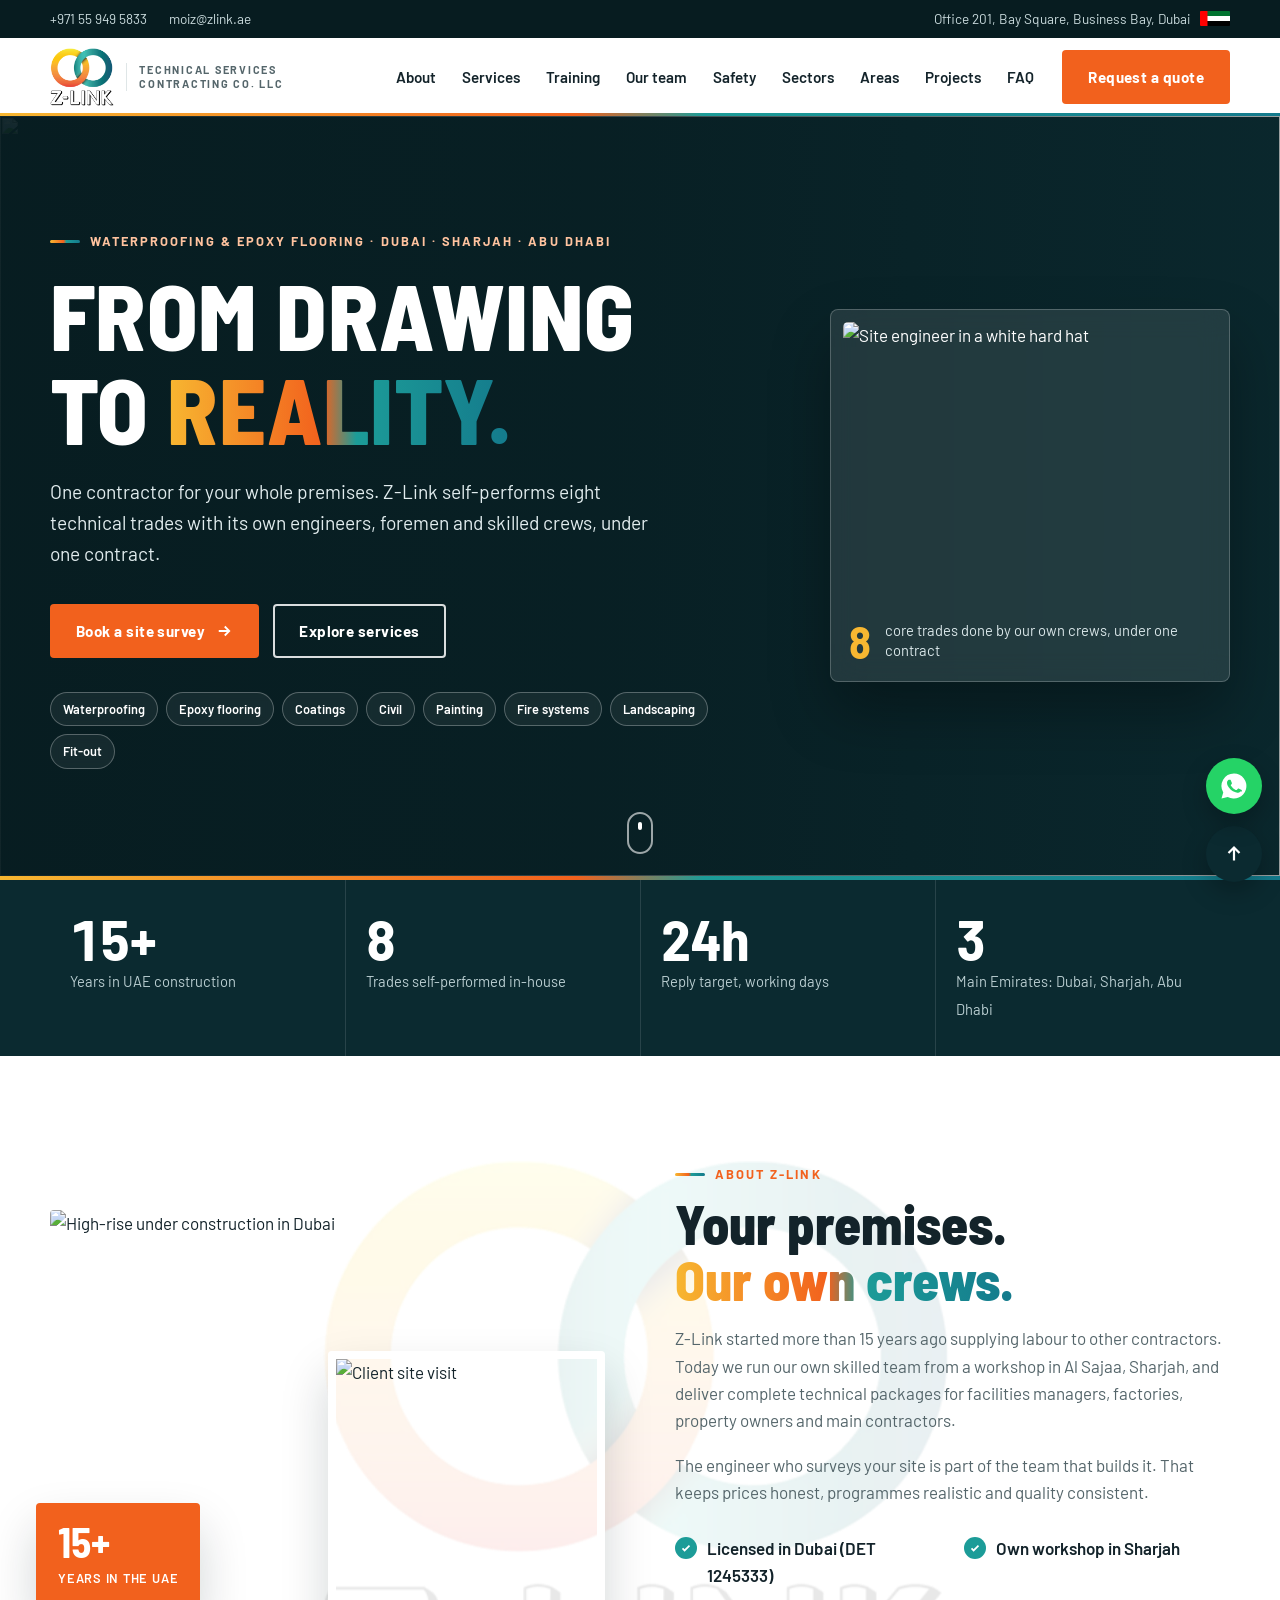
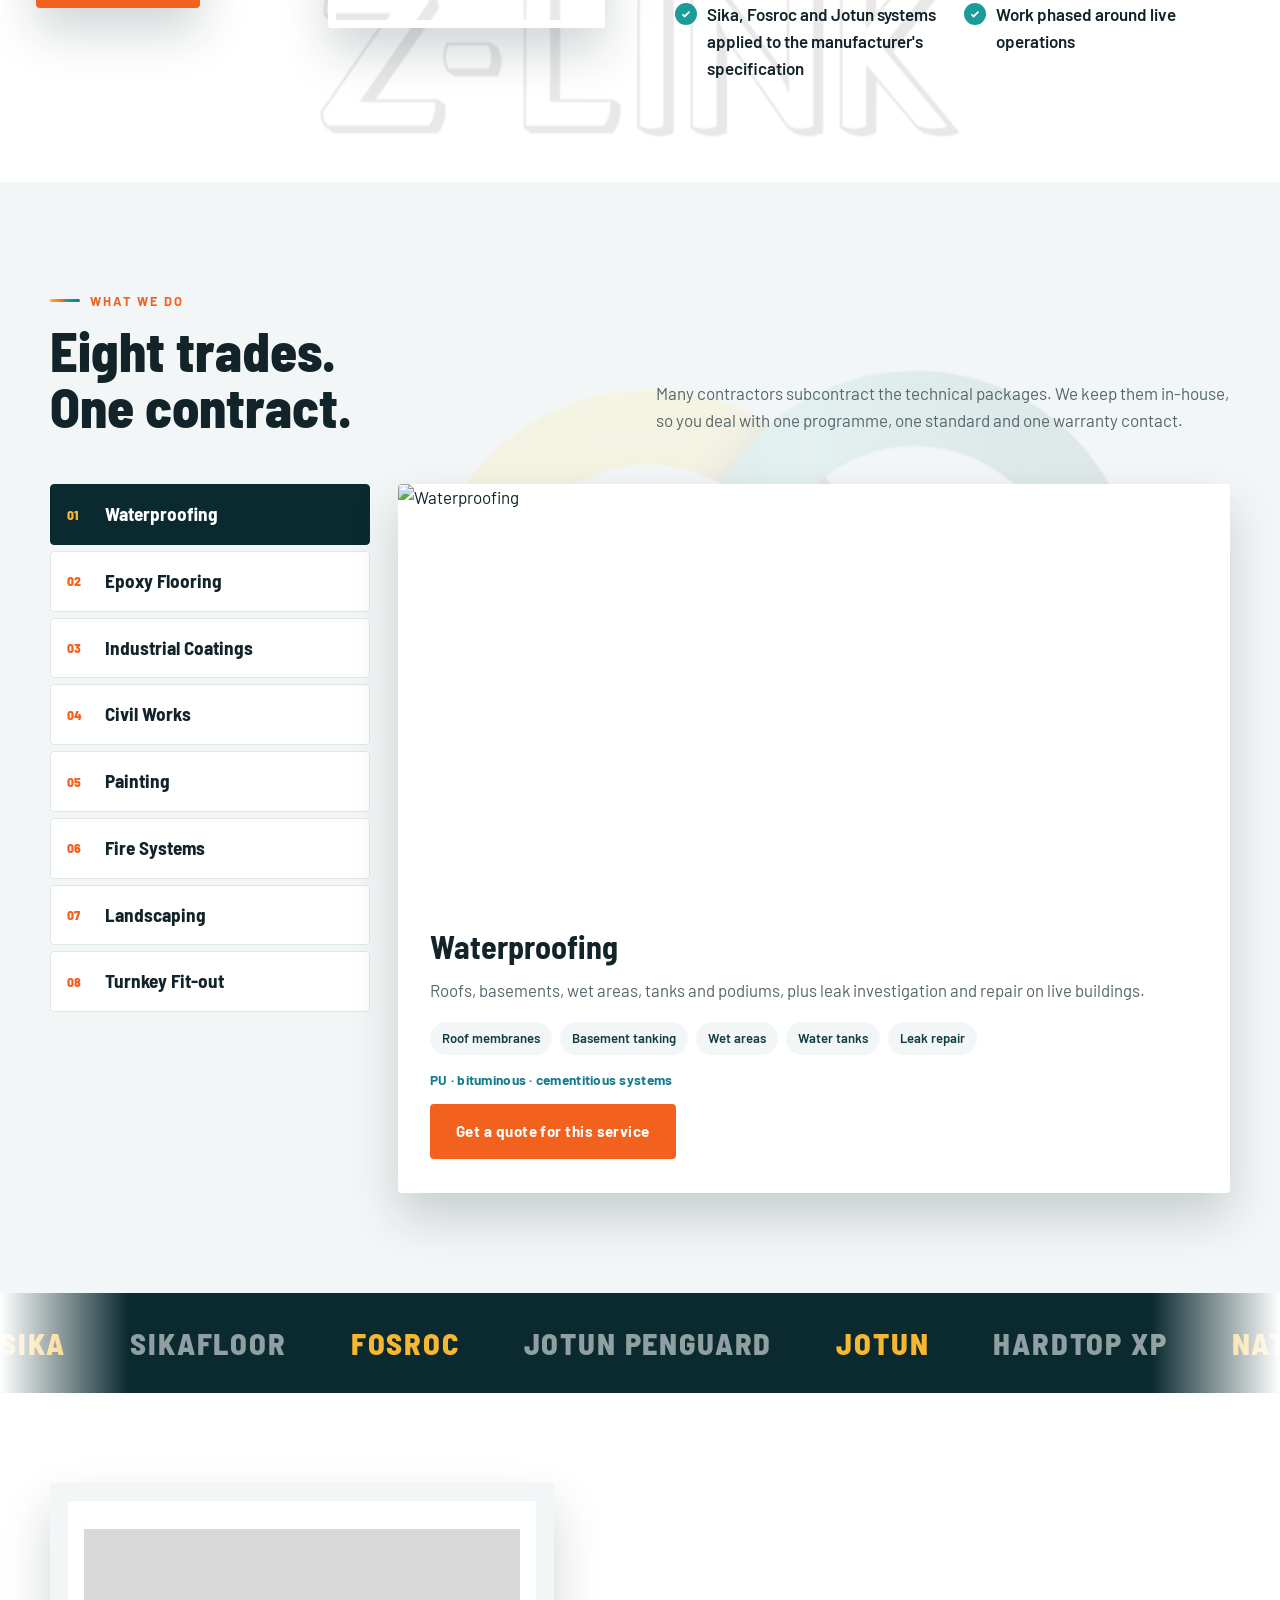
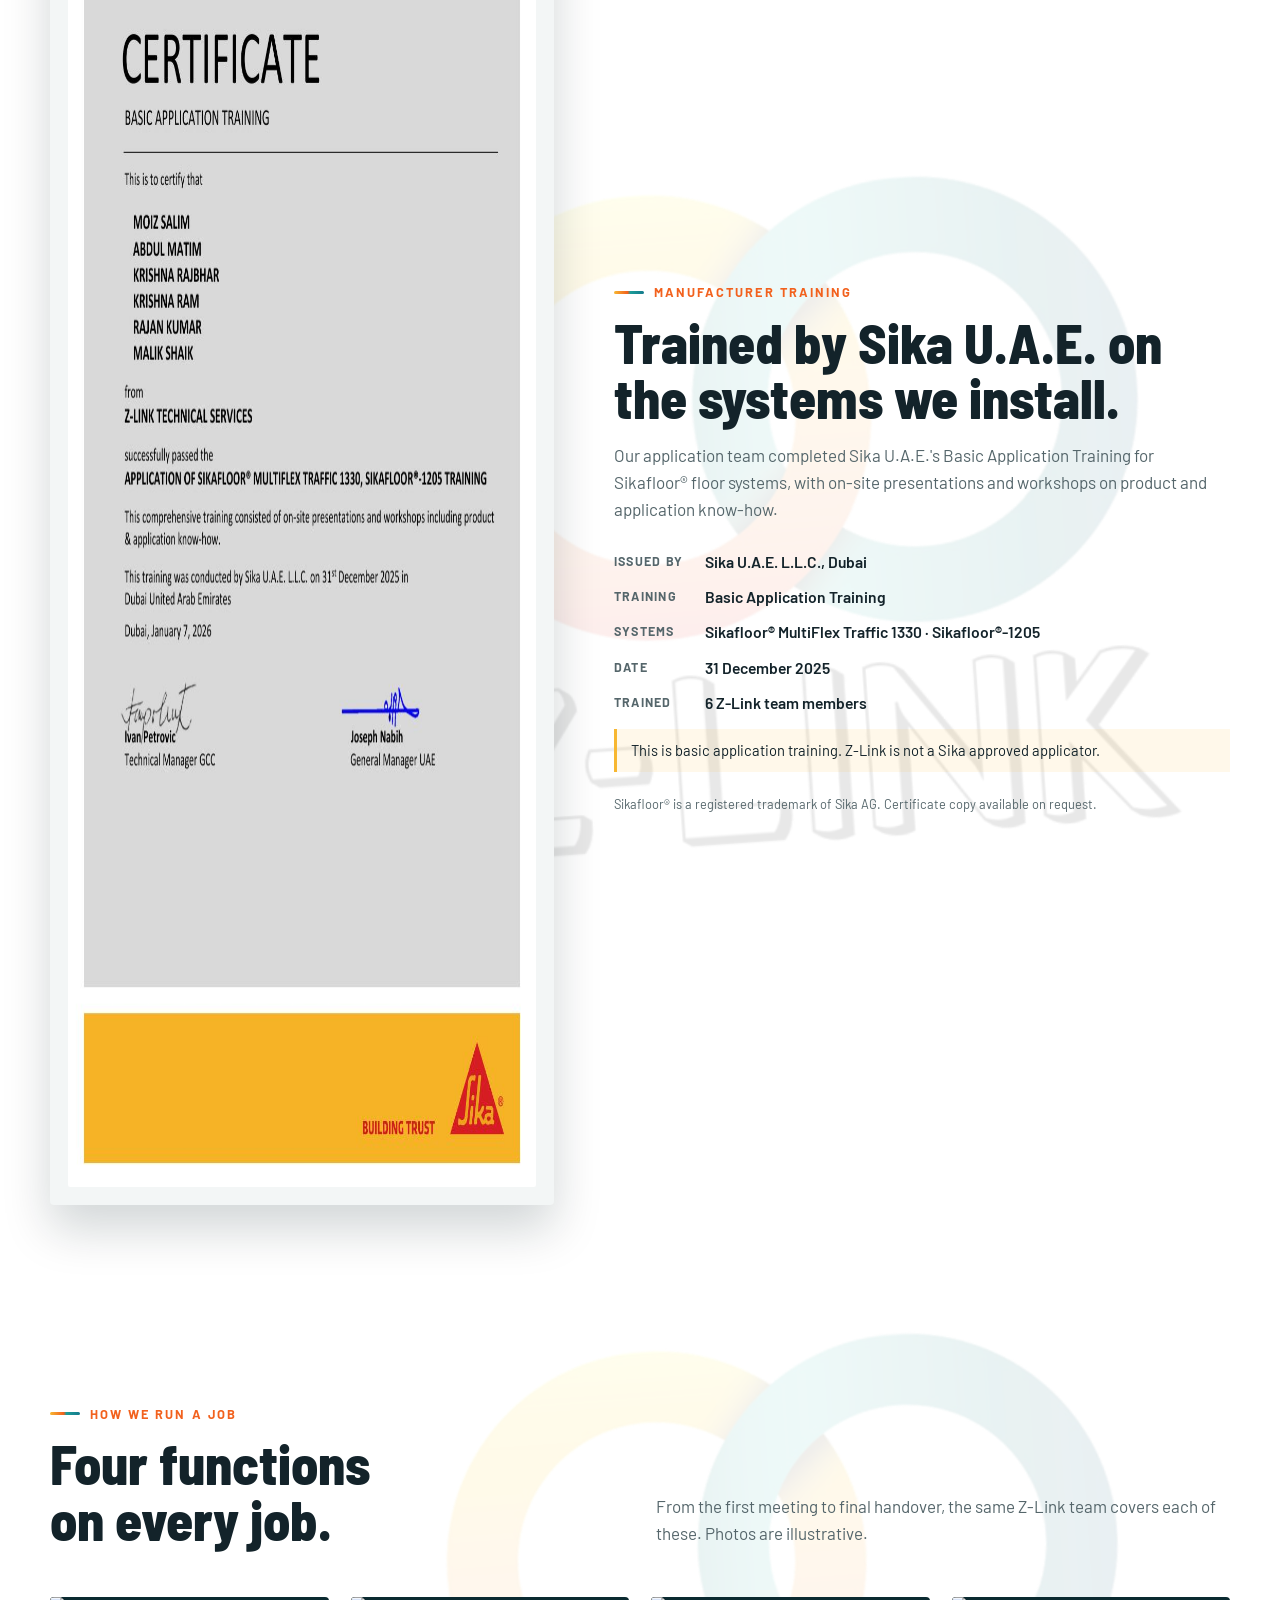
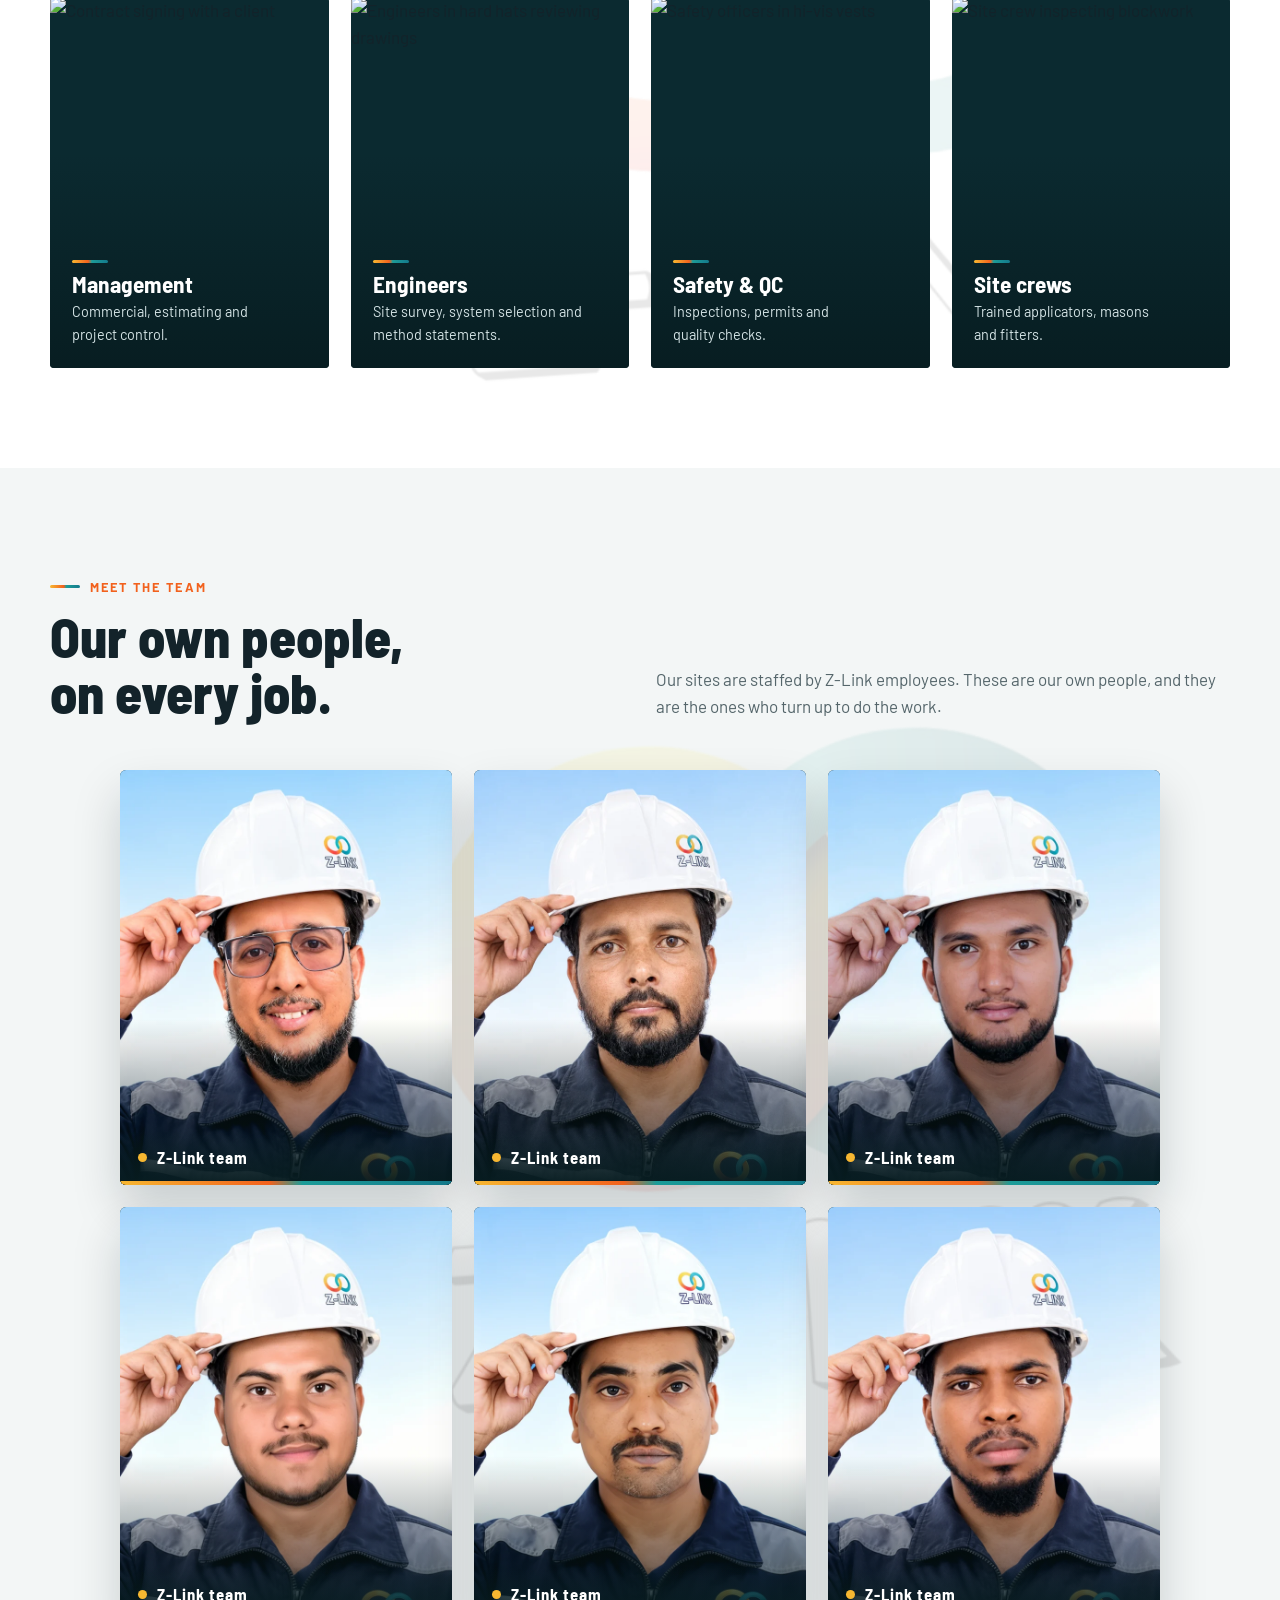
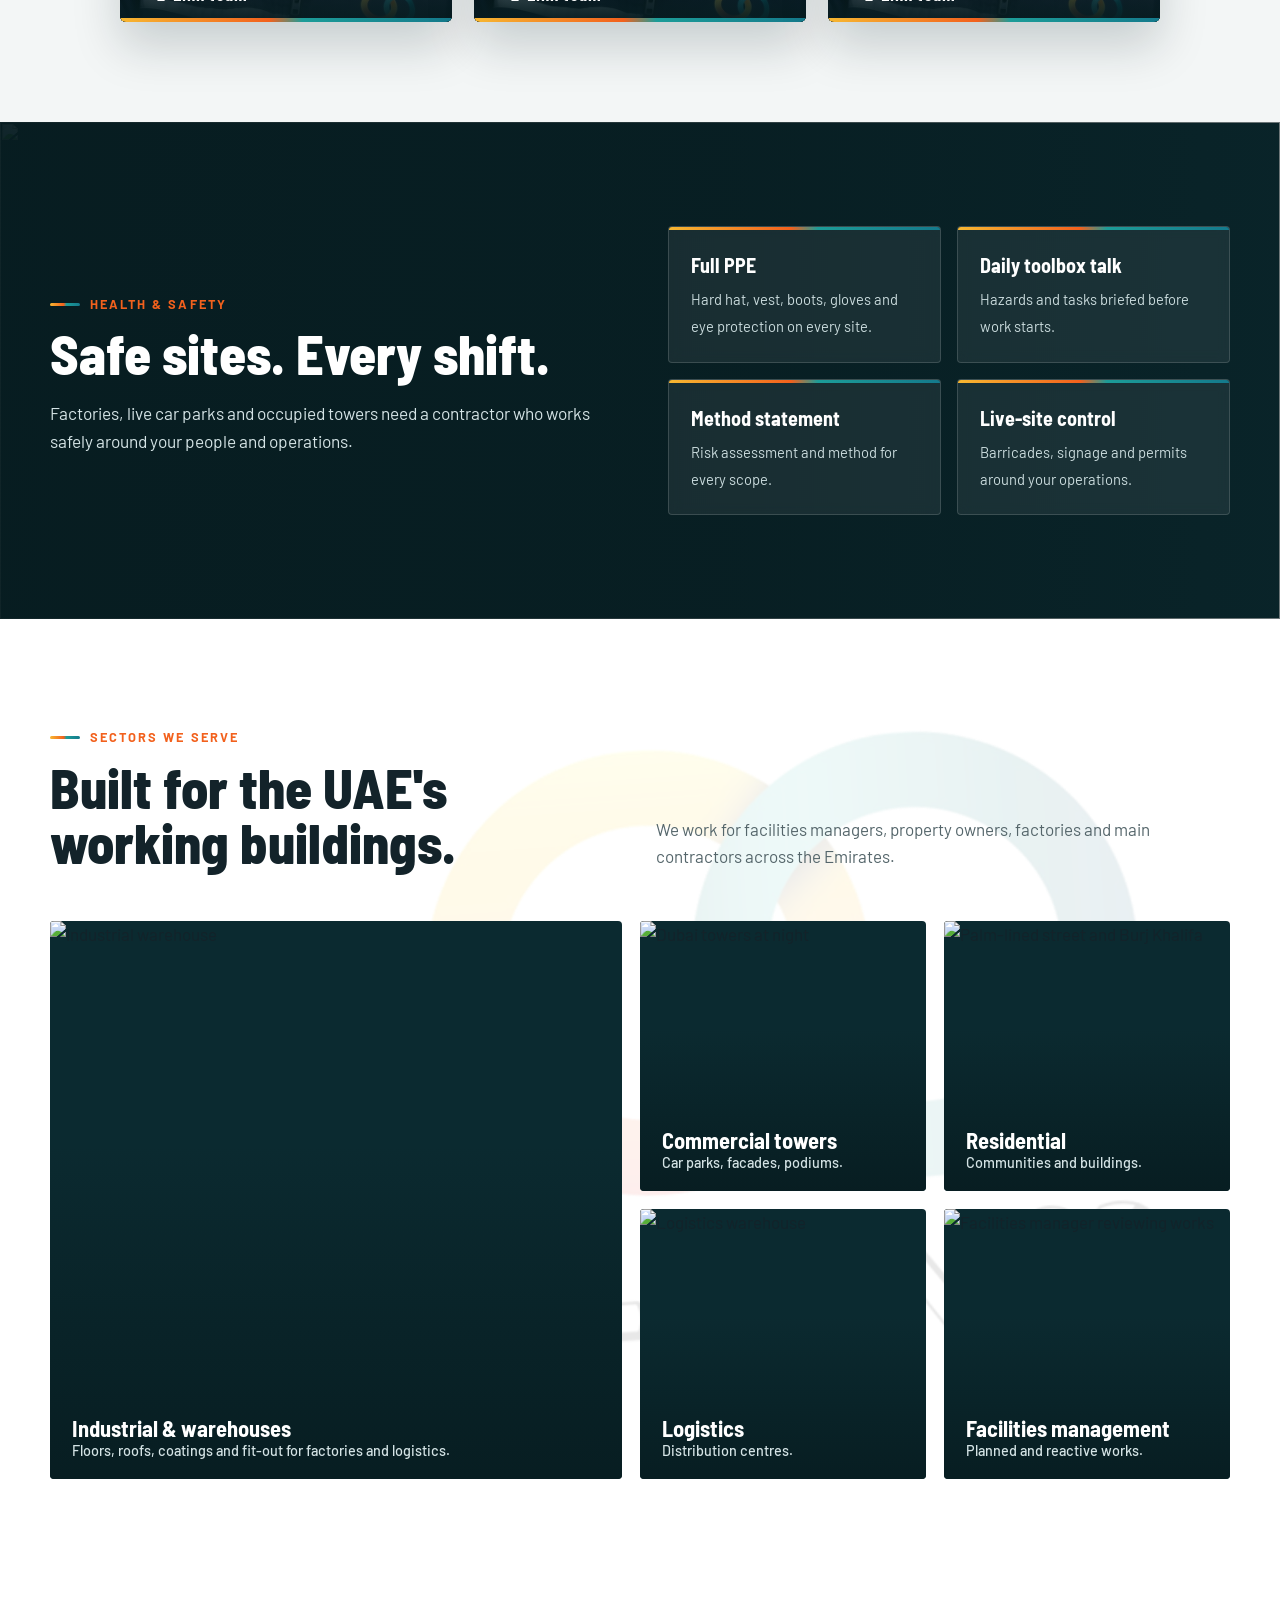
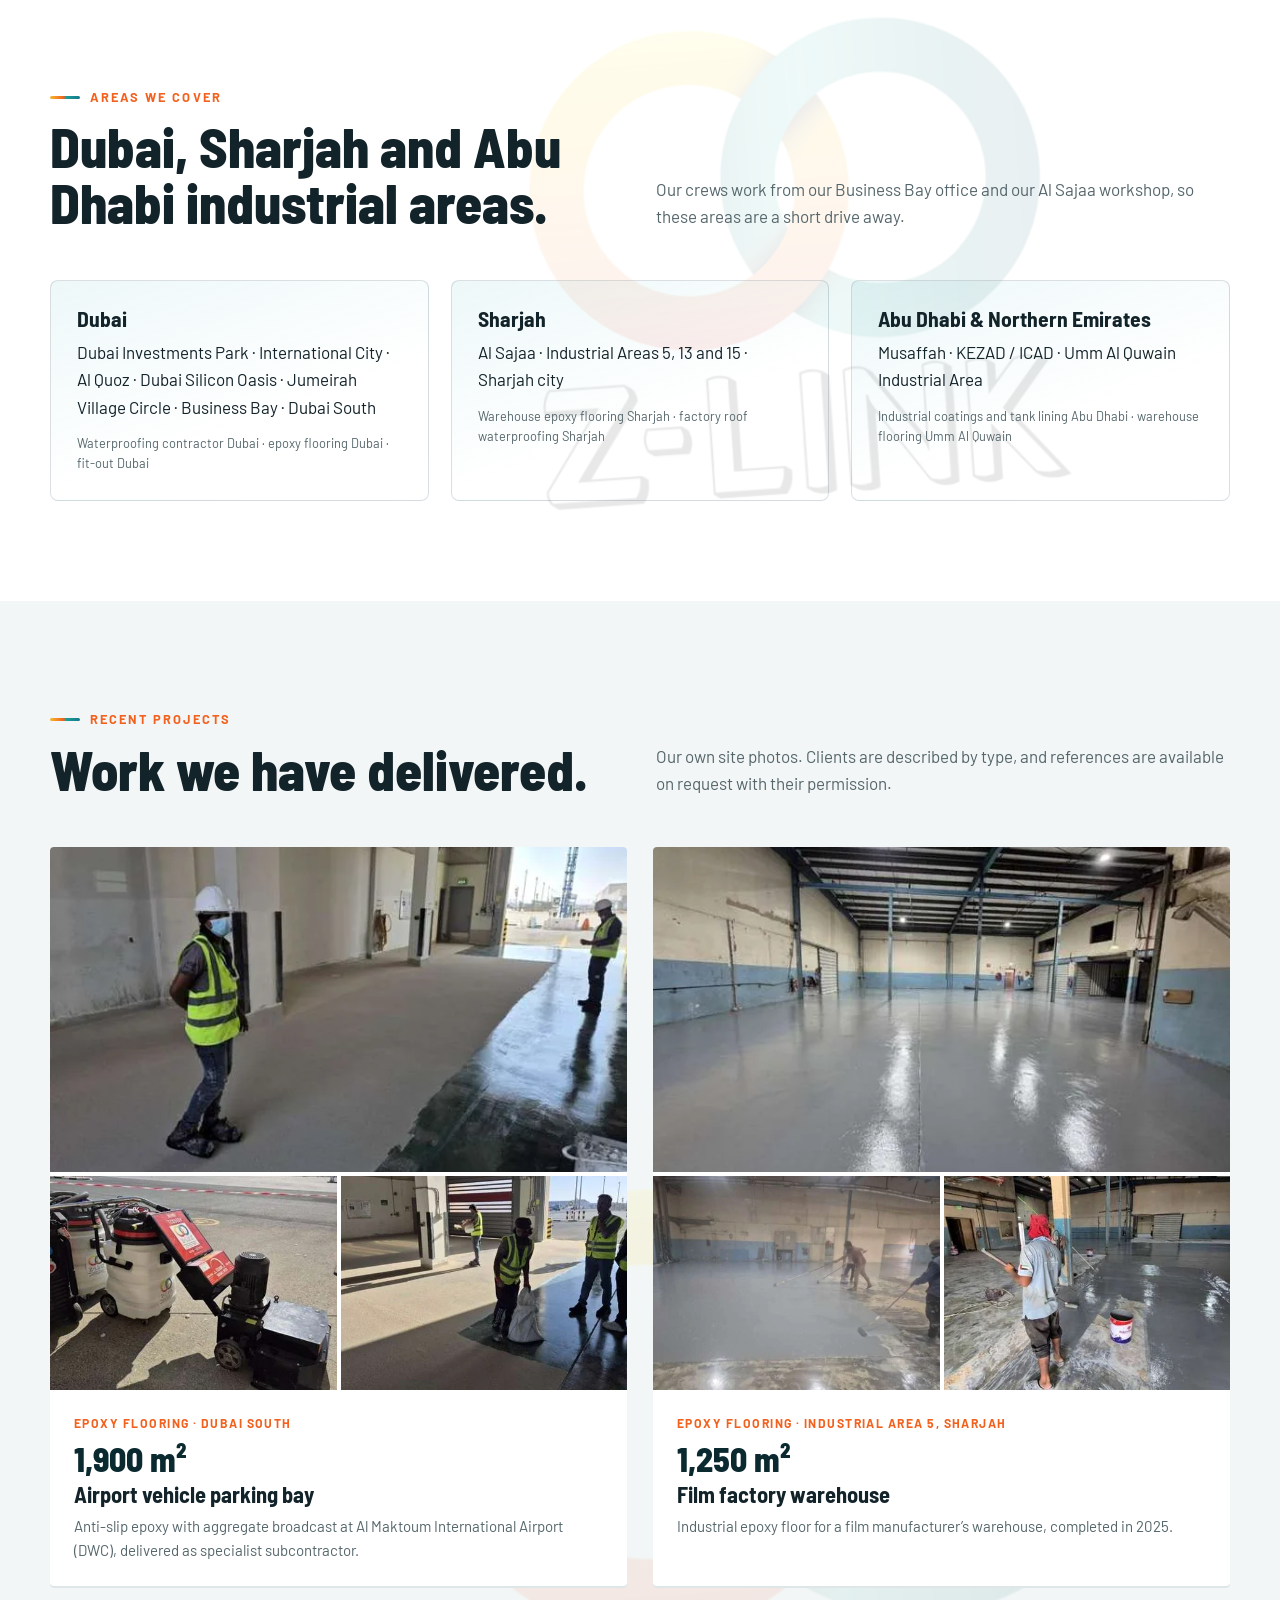
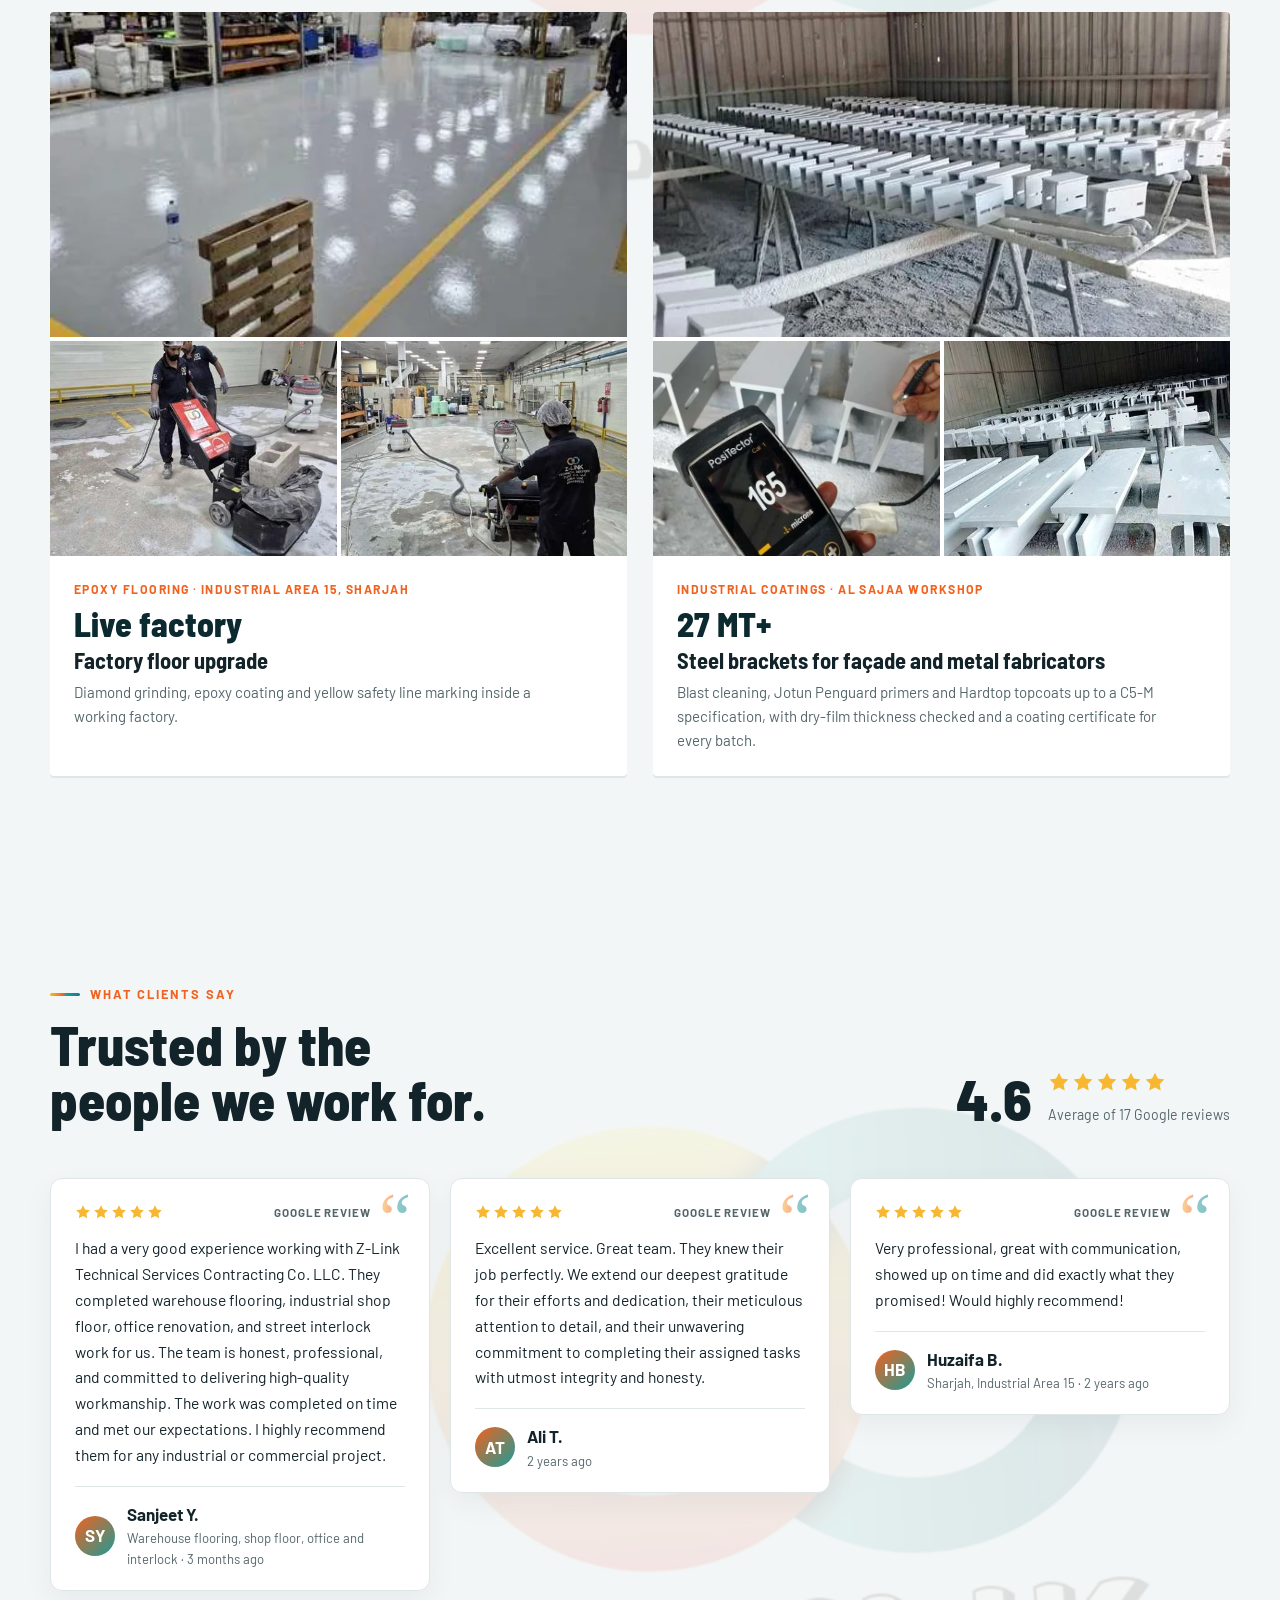
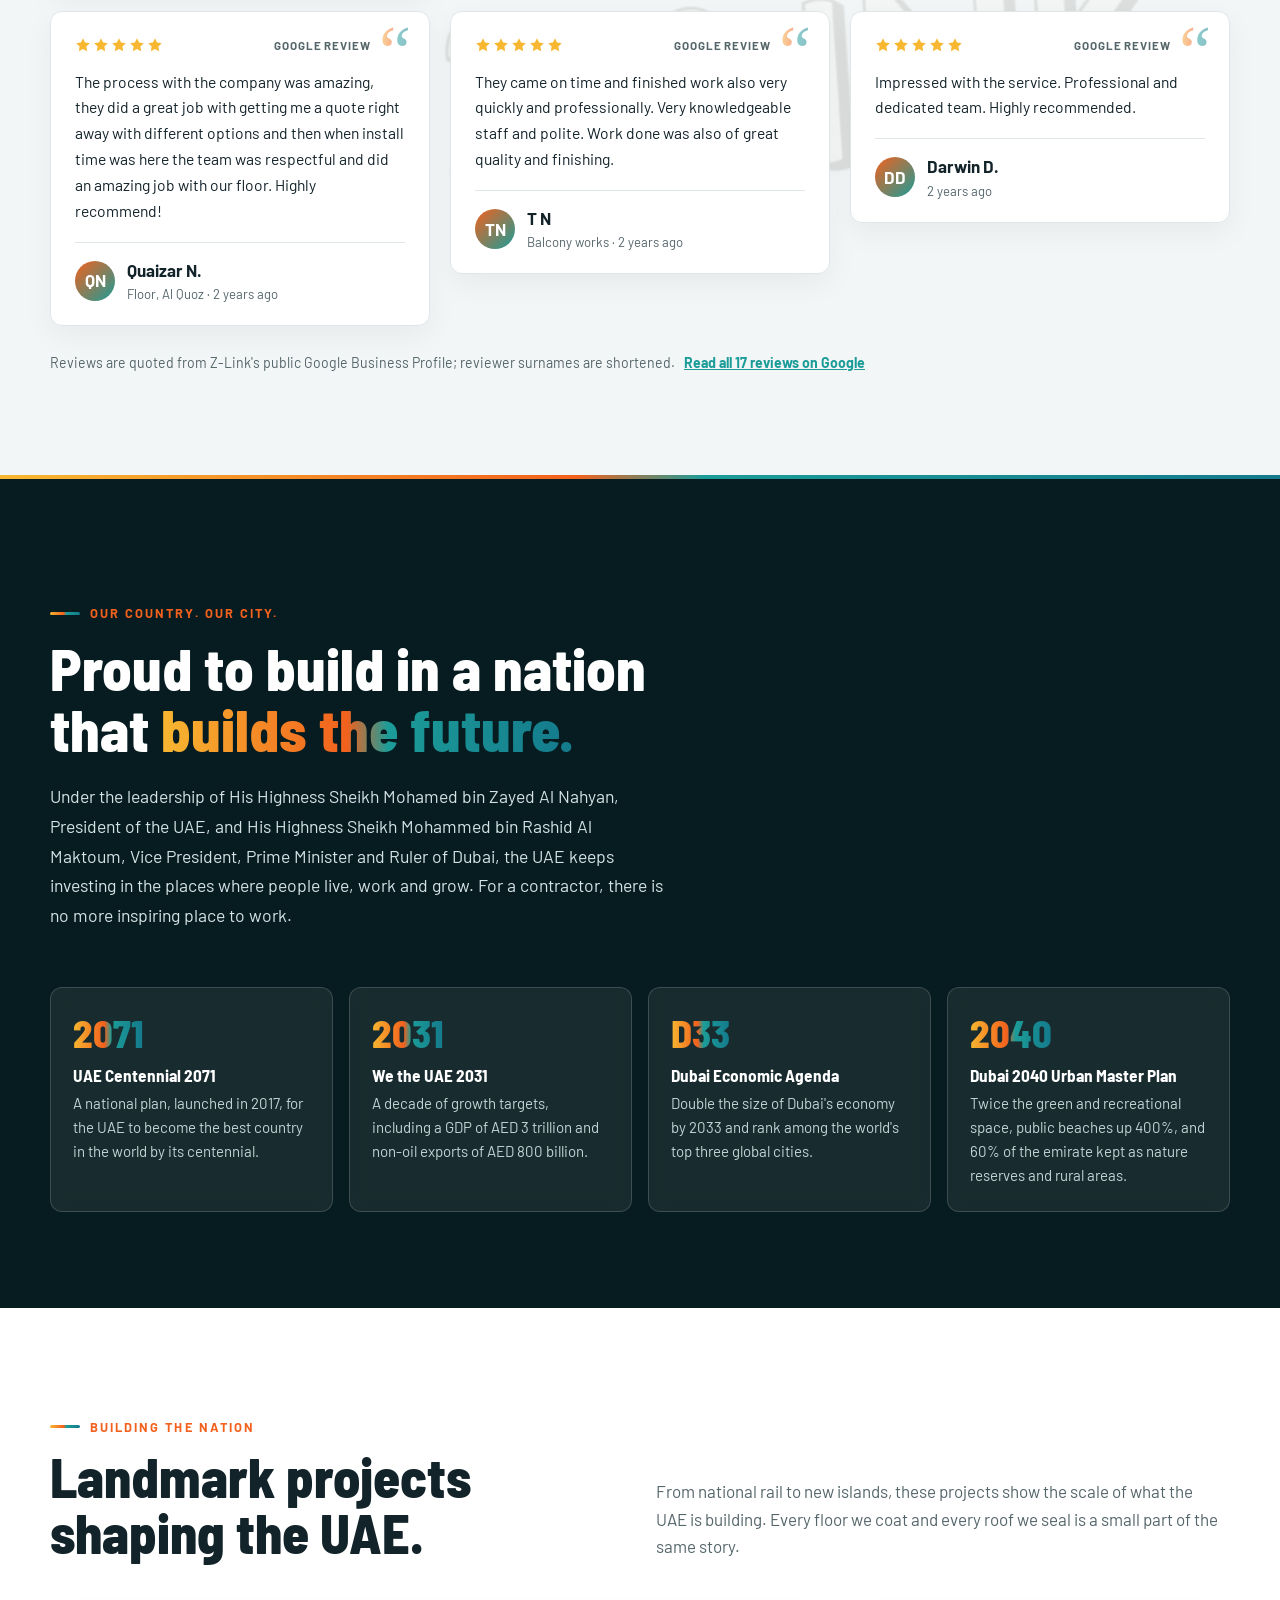
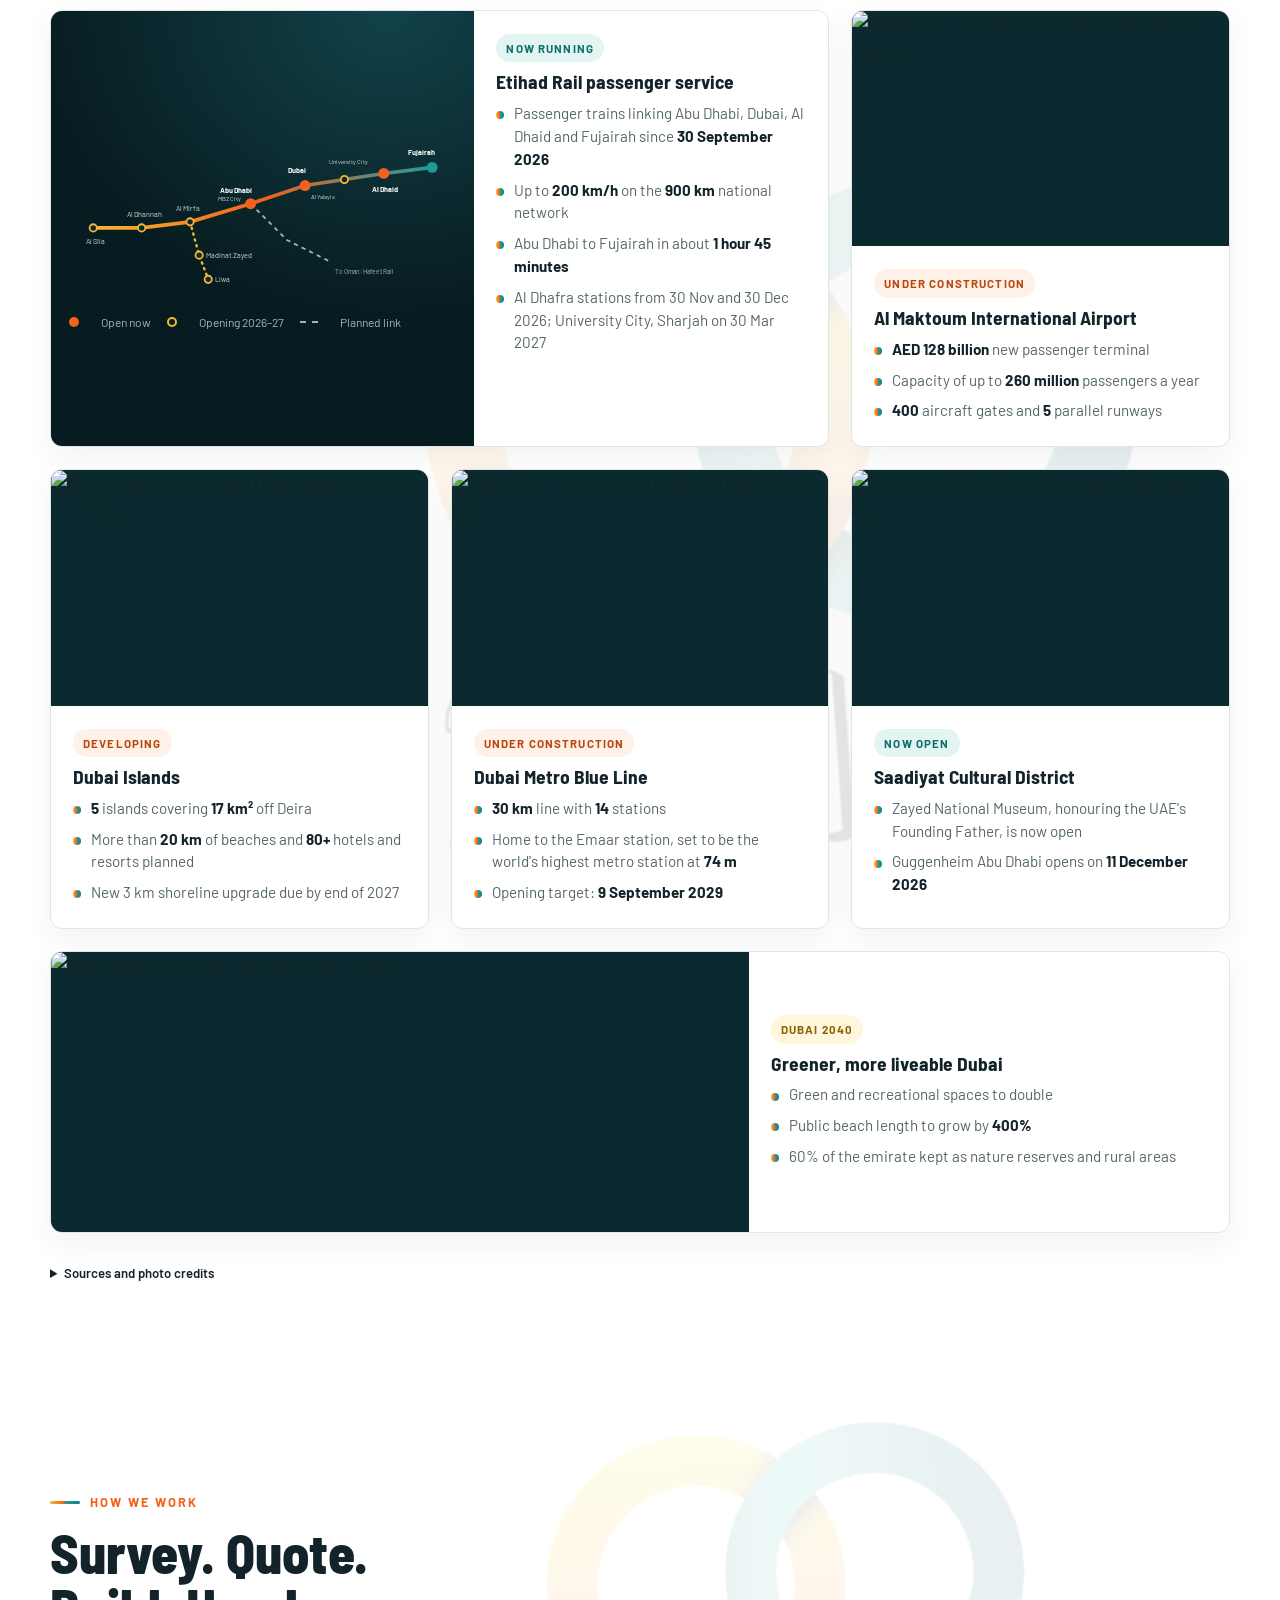
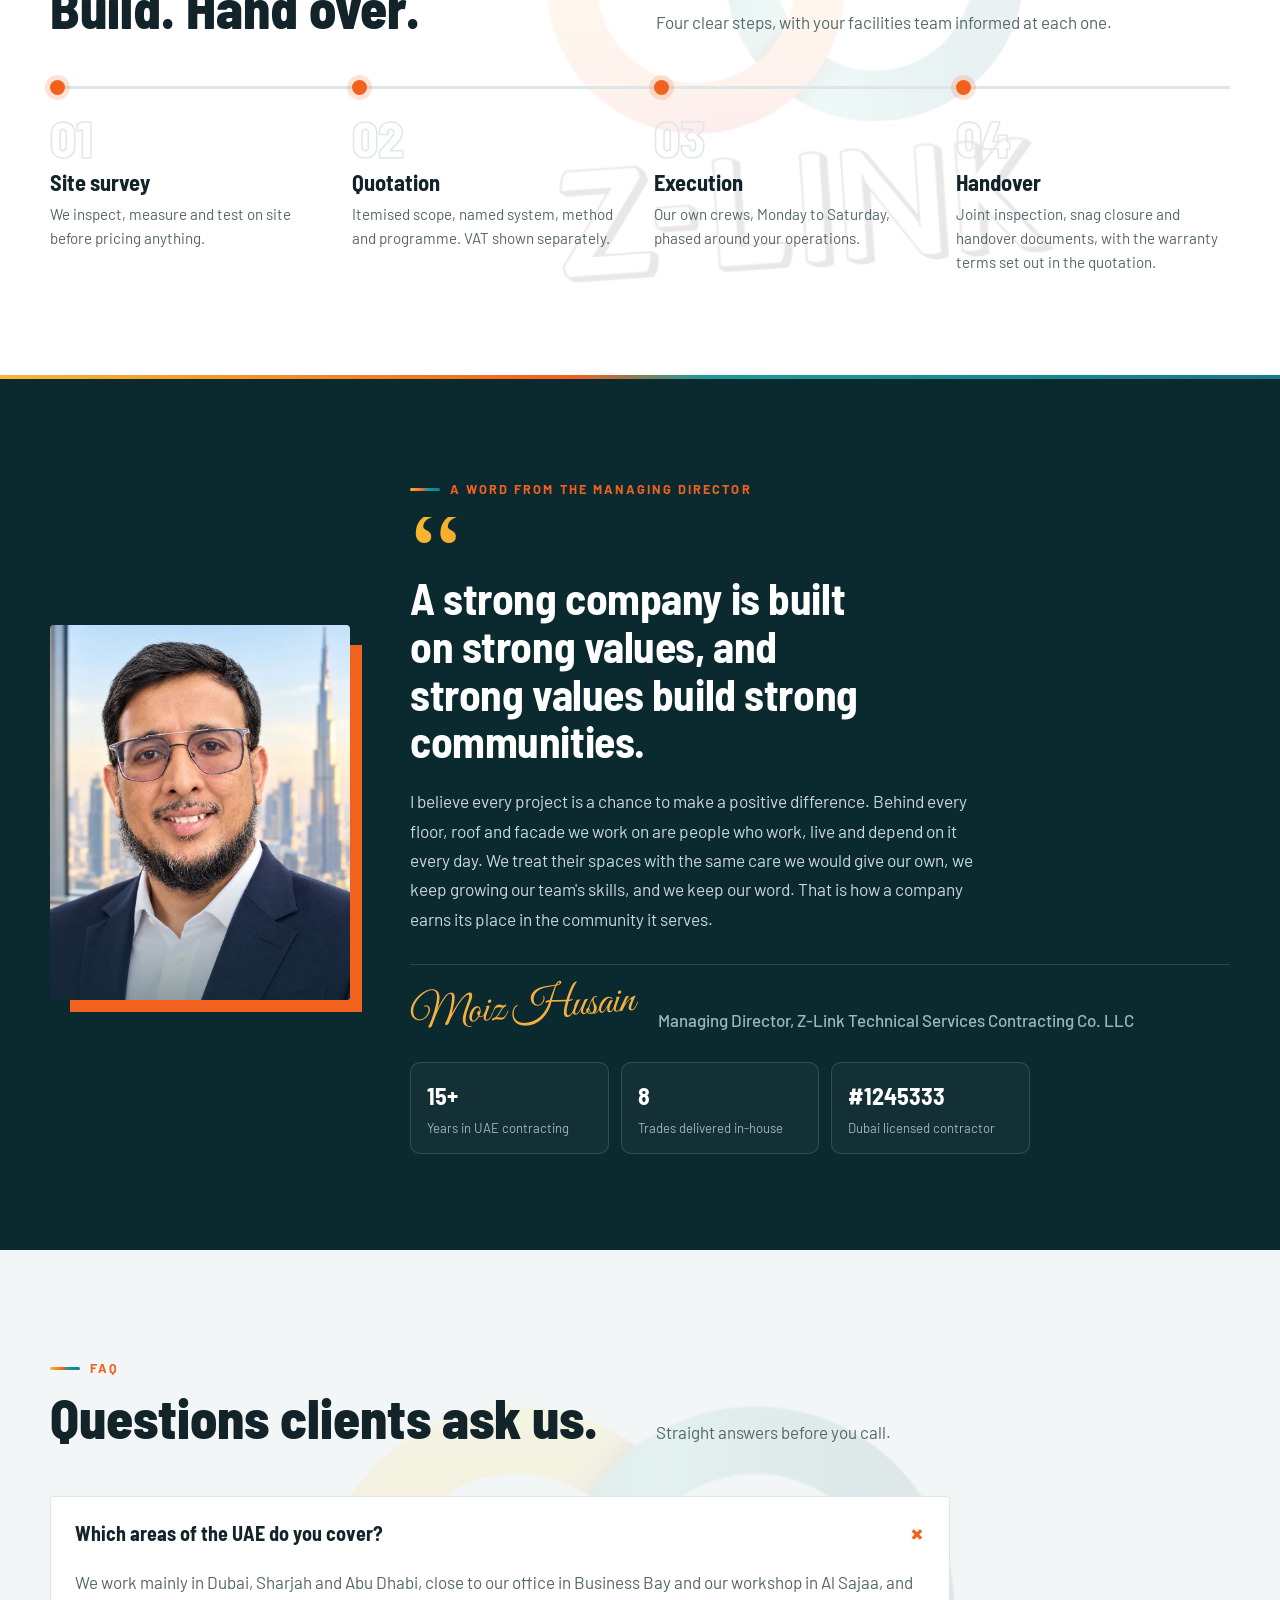
==== index.html @ 05e60f17 "Dubai Islands: aerial photo Co-Authored-By: Claude Opus 5.5 <noreply@anthropic.com> Claude-Session: " ====
<!doctype html>
<html lang="en">
<head>
<meta charset="utf-8">
<meta name="viewport" content="width=device-width, initial-scale=1, viewport-fit=cover">
<title>Waterproofing &amp; Epoxy Flooring Contractor in Dubai &amp; Sharjah | Z-Link</title>
<meta name="description" content="Dubai and Sharjah contractor for waterproofing, epoxy flooring, industrial coatings, civil works, painting, fire systems, landscaping and fit-out. Own crews, one contract. Licence 1245333.">
<meta name="theme-color" content="#0B2A30">
<meta property="og:type" content="website">
<meta property="og:url" content="https://zlink.ae/">
<link rel="canonical" href="https://zlink.ae/">
<meta property="og:title" content="Z-Link Technical Services Contracting">
<meta property="og:description" content="Eight technical trades, our own crews, one contract. Dubai, Sharjah and across the UAE.">
<meta property="og:image" content="https://zlink.ae/assets/images/logo.png">
<link rel="icon" type="image/png" href="assets/images/logo.png">
<link rel="apple-touch-icon" href="assets/images/apple-touch-icon.png">
<link rel="preconnect" href="https://images.unsplash.com">
<link rel="preconnect" href="https://fonts.googleapis.com">
<link rel="preconnect" href="https://fonts.gstatic.com" crossorigin>
<link rel="stylesheet" href="https://fonts.googleapis.com/css2?family=Barlow+Semi+Condensed:wght@600;700;800&family=Barlow:wght@400;500;600;700&family=Great+Vibes&display=swap">
<script type="application/ld+json">
{"@context":"https://schema.org","@type":"GeneralContractor","name":"Z-Link Technical Services Contracting Co. LLC","url":"https://zlink.ae","logo":"https://zlink.ae/assets/images/logo.png","telephone":"+971559495833","email":"moiz@zlink.ae","address":{"@type":"PostalAddress","streetAddress":"Office 201, Bay Square, Business Bay","addressLocality":"Dubai","addressCountry":"AE"},"areaServed":["Dubai","Sharjah","Abu Dhabi","Ajman","Umm Al Quwain","Ras Al Khaimah","Fujairah"],"knowsAbout":["Waterproofing","Epoxy flooring","Industrial coatings","Civil works","Painting","Fire systems","Landscaping","Fit-out"]}
</script>
<style>
/* Layout: photo-led corporate. Navy-teal ground, logo ring colours (amber-orange + teal) as the brand gradient, one orange action colour. */
:root{
  --navy:#0B2A30; --navy-2:#123C44; --deep:#071C20;
  --amber:#F7B731; --orange:#F2611D; --orange-2:#D94F0F; --teal:#1C9C98; --teal-2:#147A8C;
  --brand:linear-gradient(90deg,var(--amber),var(--orange) 45%,var(--teal) 55%,var(--teal-2));
  --ink:#13232A; --muted:#55666B; --paper:#FFFFFF; --mist:#F3F6F6; --line:#DFE6E7;
  --f-display:"Barlow Semi Condensed","Arial Narrow",Arial,sans-serif;
  --f-body:"Barlow",system-ui,-apple-system,"Segoe UI",Arial,sans-serif;
  --radius:4px; --shadow:0 24px 48px rgba(7,28,32,.18);
  color-scheme:light;
}
*{box-sizing:border-box}
html{scroll-behavior:smooth;scroll-padding-top:90px}
body{margin:0;background:var(--paper);color:var(--ink);font-family:var(--f-body);font-size:17px;line-height:1.6;-webkit-font-smoothing:antialiased}
img{max-width:100%;display:block}
[hidden]{display:none!important}
a{color:inherit}
:focus-visible{outline:3px solid var(--orange);outline-offset:3px}
.skip{position:absolute;left:-999px;top:8px;background:#fff;padding:8px 12px;z-index:100}
.skip:focus{left:8px}
.wrap{max-width:1220px;margin:0 auto;padding-left:max(20px,env(safe-area-inset-left,0px));padding-right:max(20px,env(safe-area-inset-right,0px))}
h1,h2,h3{font-family:var(--f-display);font-weight:800;line-height:1.02;margin:0;text-wrap:balance}
h2{font-size:clamp(2.1rem,4.4vw,3.4rem)}
h3{font-size:1.4rem;font-weight:700}
p{margin:0;text-wrap:pretty}
.kicker{display:inline-flex;align-items:center;gap:10px;font-weight:700;font-size:.8rem;letter-spacing:.16em;text-transform:uppercase;color:var(--orange)}
.kicker::before{content:"";width:30px;height:3px;background:var(--brand);border-radius:2px}
.grad{background:var(--brand);-webkit-background-clip:text;background-clip:text;color:transparent}
.btn{display:inline-flex;align-items:center;justify-content:center;gap:10px;background:var(--orange);color:#fff;font:inherit;font-weight:700;font-size:.95rem;letter-spacing:.03em;padding:15px 26px;border:0;border-radius:var(--radius);text-decoration:none;cursor:pointer;transition:background .2s,transform .2s,box-shadow .2s}
.btn:hover{background:var(--orange-2);transform:translateY(-2px);box-shadow:0 10px 22px rgba(242,97,29,.35)}
.btn.line{background:transparent;box-shadow:inset 0 0 0 2px rgba(255,255,255,.85)}
.btn.line:hover{background:rgba(255,255,255,.12);box-shadow:inset 0 0 0 2px #fff}
.btn svg{width:18px;height:18px;flex:none}

/* scroll progress (scroll-driven animation) */
.progress{position:fixed;inset:0 0 auto;height:3px;background:var(--brand);transform-origin:0 50%;transform:scaleX(0);z-index:60}
@supports (animation-timeline: scroll()){
  .progress{animation:grow linear both;animation-timeline:scroll(root)}
}
@keyframes grow{to{transform:scaleX(1)}}

/* top bar + header */
.topbar{background:var(--deep);color:#c9dadc;font-size:.85rem}
.topbar .wrap{display:flex;gap:22px;align-items:center;padding-block:8px;flex-wrap:wrap}
.topbar a{text-decoration:none}
.topbar .r{margin-left:auto;display:flex;align-items:center;gap:10px}
.flag{width:30px;height:15px;display:block;border-radius:1px}
header.site{position:sticky;top:0;z-index:50;background:rgba(255,255,255,.92);backdrop-filter:saturate(1.4) blur(10px);-webkit-backdrop-filter:saturate(1.4) blur(10px);transition:box-shadow .3s}
header.site::after{content:"";position:absolute;inset:auto 0 0;height:3px;background:var(--brand)}
header.site.scrolled{box-shadow:0 8px 24px rgba(7,28,32,.1)}
.hd{display:flex;align-items:center;gap:28px;padding-block:10px;transition:padding .3s}
header.site.scrolled .hd{padding-block:5px}
.logo{display:flex;align-items:center;gap:12px;text-decoration:none}
.logo img{height:58px;width:auto;transition:height .3s}
header.site.scrolled .logo img{height:46px}
.logo span{font-size:.68rem;letter-spacing:.16em;color:var(--muted);font-weight:700;line-height:1.3;border-left:1px solid var(--line);padding-left:12px}
nav.main{margin-left:auto;display:flex;gap:26px;font-weight:600;font-size:.95rem}
nav.main a{text-decoration:none;padding-block:6px;position:relative}
nav.main a::after{content:"";position:absolute;left:0;right:0;bottom:0;height:2px;background:var(--orange);transform:scaleX(0);transform-origin:left;transition:transform .25s}
nav.main a:hover::after{transform:scaleX(1)}
.menu-btn{display:none;margin-left:auto;background:none;border:0;padding:8px;cursor:pointer}
.menu-btn svg{width:30px;height:30px}
#mobile-menu{border:0;padding:24px;width:min(340px,86vw);height:100dvh;margin:0 0 0 auto;background:var(--navy);color:#fff;inset:0 0 0 auto}
#mobile-menu::backdrop{background:rgba(7,28,32,.6);backdrop-filter:blur(3px)}
#mobile-menu nav{display:grid;gap:4px;margin-top:40px}
#mobile-menu nav a{text-decoration:none;font-family:var(--f-display);font-size:1.6rem;font-weight:700;padding:8px 0;border-bottom:1px solid rgba(255,255,255,.12)}
#mobile-menu .close{position:absolute;top:16px;right:16px;background:none;border:0;color:#fff;font-size:2rem;cursor:pointer;line-height:1}
@media (max-width:980px){nav.main,.hd>.btn{display:none}.menu-btn{display:block}.logo span{display:none}}

/* hero: crossfading slides with slow zoom */
.hero{position:relative;color:#fff;min-height:min(86vh,760px);display:flex;align-items:center;overflow:hidden;background:var(--navy);isolation:isolate}
.slides{position:absolute;inset:0;z-index:-2}
.slides img{position:absolute;inset:0;width:100%;height:100%;object-fit:cover;opacity:0;animation:slide 24s infinite}
.slides img:nth-child(1){opacity:1;animation-delay:0s}
.slides img:nth-child(2){animation-delay:8s}
.slides img:nth-child(3){animation-delay:16s}
@keyframes slide{0%{opacity:0;transform:scale(1.08)}6%{opacity:1}33%{opacity:1}40%{opacity:0;transform:scale(1)}100%{opacity:0}}
.hero::before{content:"";position:absolute;inset:0;z-index:-1;background:linear-gradient(90deg,rgba(7,28,32,.94) 0%,rgba(7,28,32,.74) 48%,rgba(7,28,32,.2) 100%)}
.hero .wrap{display:grid;grid-template-columns:1.2fr .8fr;gap:48px;align-items:center;padding-block:96px;width:100%}
.hero .wrap>*{min-width:0}
.hero h1{font-size:clamp(3rem,7.2vw,6rem);text-transform:uppercase;letter-spacing:.005em}
.hero .lede{font-size:1.2rem;max-width:32em;margin-top:22px;color:#e1ecee}
.hero .cta{display:flex;gap:14px;flex-wrap:wrap;margin-top:34px}
.chips{display:flex;flex-wrap:wrap;gap:8px;margin-top:34px}
.chips span{font-size:.8rem;font-weight:600;padding:6px 12px;border:1px solid rgba(255,255,255,.28);border-radius:99px;background:rgba(255,255,255,.06);backdrop-filter:blur(4px)}
.hero-card{background:rgba(255,255,255,.1);border:1px solid rgba(255,255,255,.22);backdrop-filter:blur(14px);-webkit-backdrop-filter:blur(14px);border-radius:8px;padding:12px;box-shadow:0 30px 60px rgba(0,0,0,.3);justify-self:end;max-width:400px;width:100%}
.hero-card img{aspect-ratio:4/3;object-fit:cover;width:100%;border-radius:5px}
.hero-card .row{display:flex;gap:14px;align-items:center;padding:16px 6px 6px}
.hero-card strong{font-family:var(--f-display);font-size:2.8rem;line-height:1}
.hero-card .row span{font-size:.92rem;color:#d9e6e8;line-height:1.35}
.scroll-cue{position:absolute;left:50%;bottom:22px;translate:-50% 0;width:26px;height:42px;border:2px solid rgba(255,255,255,.6);border-radius:14px}
.scroll-cue::after{content:"";position:absolute;left:50%;top:8px;width:4px;height:8px;margin-left:-2px;border-radius:2px;background:#fff;animation:cue 1.8s infinite}
@keyframes cue{0%{opacity:0;transform:translateY(0)}40%{opacity:1}100%{opacity:0;transform:translateY(12px)}}
@media (max-width:900px){.hero .wrap{grid-template-columns:1fr;padding-block:70px}.hero-card{justify-self:start}.scroll-cue{display:none}}

/* stats with count-up */
.stats{background:var(--navy);color:#fff;position:relative}
.stats::before{content:"";position:absolute;inset:0 0 auto;height:4px;background:var(--brand)}
.stats .wrap{display:grid;grid-template-columns:repeat(4,1fr)}
.stat{padding:34px 20px;border-left:1px solid rgba(255,255,255,.12)}
.stat:first-child{border-left:0}
.stat b{display:block;font-family:var(--f-display);font-size:clamp(2.6rem,5vw,3.6rem);line-height:1;font-variant-numeric:tabular-nums}
.stat span{font-size:.92rem;color:#b9cdd0}
@media (max-width:760px){.stats .wrap{grid-template-columns:1fr 1fr}.stat{border-left:0;border-top:1px solid rgba(255,255,255,.12)}.stat:nth-child(-n+2){border-top:0}}

/* sections */
section.sec{padding-block:100px}
.sec-head{display:grid;grid-template-columns:1fr 1fr;gap:32px;align-items:end;margin-bottom:50px}
.sec-head>*{min-width:0}
.sec-head h2{margin-top:12px}
.sec-head p{color:var(--muted)}
@media (max-width:820px){.sec-head{grid-template-columns:1fr}}

/* reveal on scroll (scroll-driven, with JS fallback) */
.reveal{opacity:1}
@supports (animation-timeline: view()){
  @media (prefers-reduced-motion:no-preference){
    .reveal{animation:rise both ease-out;animation-timeline:view();animation-range:entry 0% entry 35%}
  }
}
@keyframes rise{from{opacity:0;transform:translateY(40px)}to{opacity:1;transform:none}}

/* about split */
.split{display:grid;grid-template-columns:1fr 1fr;gap:70px;align-items:center}
.split>*{min-width:0}
.photo-stack{position:relative;padding:0 0 60px}
.photo-stack .a{width:86%;aspect-ratio:4/3;object-fit:cover;border-radius:var(--radius)}
.photo-stack .b{position:absolute;right:0;bottom:0;width:50%;aspect-ratio:1;object-fit:cover;border:8px solid #fff;border-radius:var(--radius);box-shadow:var(--shadow)}
.badge-years{position:absolute;left:-14px;bottom:20px;background:var(--orange);color:#fff;padding:18px 22px;border-radius:var(--radius);box-shadow:var(--shadow)}
.badge-years b{display:block;font-family:var(--f-display);font-size:2.6rem;line-height:1}
.badge-years span{font-size:.8rem;font-weight:600;letter-spacing:.06em}
.split p.body{color:var(--muted);margin-top:18px}
.ticks{list-style:none;padding:0;margin:28px 0 0;display:grid;grid-template-columns:1fr 1fr;gap:12px 22px}
.ticks li{display:flex;gap:10px;font-weight:600}
.ticks li::before{content:"";flex:none;width:22px;height:22px;margin-top:2px;border-radius:50%;background:var(--teal) url("data:image/svg+xml,%3Csvg xmlns='http://www.w3.org/2000/svg' viewBox='0 0 20 20'%3E%3Cpath d='M5 10.5l3 3 7-7' stroke='white' stroke-width='2.4' fill='none'/%3E%3C/svg%3E") center/14px no-repeat}
@media (max-width:880px){.split{grid-template-columns:1fr;gap:44px}.ticks{grid-template-columns:1fr}}

/* services explorer (tabs + view transitions) */
.svc-sec{background:var(--mist)}
.svc{display:grid;grid-template-columns:320px 1fr;gap:28px;align-items:start}
.svc>*{min-width:0}
.svc-tabs{display:grid;gap:6px}
.svc-tabs button{all:unset;cursor:pointer;display:flex;align-items:center;gap:14px;padding:14px 16px;border-radius:var(--radius);background:#fff;border:1px solid var(--line);font-family:var(--f-display);font-size:1.2rem;font-weight:700;transition:background .2s,color .2s,border-color .2s}
.svc-tabs button span{font-size:.85rem;color:var(--orange);font-weight:800;min-width:24px}
.svc-tabs button:hover{border-color:var(--orange)}
.svc-tabs button[aria-selected="true"]{background:var(--navy);color:#fff;border-color:var(--navy)}
.svc-tabs button[aria-selected="true"] span{color:var(--amber)}
.svc-tabs button:focus-visible{outline:3px solid var(--orange)}
.svc-panel{background:#fff;border-radius:var(--radius);overflow:hidden;box-shadow:var(--shadow);view-transition-name:svc-panel}
.svc-media{display:grid;gap:3px;background:#fff;grid-template-columns:1fr}.svc-media img{width:100%;aspect-ratio:16/8;object-fit:cover;min-width:0}.svc-media.n2{grid-template-columns:1fr 1fr}.svc-media.n2 img{aspect-ratio:4/3}.svc-media.n4{grid-template-columns:1fr 1fr}.svc-media.n4 img{aspect-ratio:16/10}
.svc-panel .b{padding:30px 32px 34px;display:grid;gap:14px}
.svc-panel p{color:var(--muted);font-size:1.05rem}
.svc-panel ul{list-style:none;padding:0;margin:4px 0 0;display:flex;flex-wrap:wrap;gap:8px}
.svc-panel li{font-size:.82rem;font-weight:600;padding:6px 12px;border-radius:99px;background:var(--mist);color:var(--navy-2)}
.svc-panel .sys{font-size:.85rem;font-weight:700;color:var(--teal-2);letter-spacing:.02em}
@media (max-width:900px){.svc{grid-template-columns:1fr}.svc-tabs{grid-auto-flow:column;grid-auto-columns:max-content;overflow-x:auto;scroll-snap-type:x mandatory;padding-bottom:8px}.svc-tabs button{scroll-snap-align:start;font-size:1rem}}

/* people */
.people{display:grid;grid-template-columns:repeat(4,1fr);gap:22px}
.person{position:relative;overflow:hidden;min-width:0;aspect-ratio:3/4;max-width:100%;background:var(--navy);border-radius:var(--radius)}
.person img{width:100%;height:100%;object-fit:cover;transition:transform .6s}
.person:hover img{transform:scale(1.06)}
.person::after{content:"";position:absolute;inset:0;background:linear-gradient(180deg,transparent 42%,rgba(7,28,32,.92))}
.person div{position:absolute;left:0;right:0;bottom:0;padding:22px;color:#fff;z-index:1}
.person div::before{content:"";display:block;width:36px;height:3px;background:var(--brand);margin-bottom:10px;border-radius:2px}
.person h3{font-size:1.45rem}
.person p{font-size:.9rem;color:#d4e3e5;margin-top:4px}
@media (max-width:980px){.people{grid-template-columns:1fr 1fr}}
@media (max-width:480px){.people{grid-template-columns:1fr}.person{aspect-ratio:4/3}}

/* safety */
.safety{position:relative;color:#fff;overflow:hidden;background:var(--navy);isolation:isolate}
.safety>img{position:absolute;inset:0;width:100%;height:100%;object-fit:cover;z-index:-2}
.safety::before{content:"";position:absolute;inset:0;z-index:-1;background:linear-gradient(90deg,rgba(7,28,32,.95) 0%,rgba(7,28,32,.82) 55%,rgba(7,28,32,.45))}
.safety .wrap{padding-block:104px;display:grid;grid-template-columns:1fr 1fr;gap:56px;align-items:center}
.safety .wrap>*{min-width:0}
.safety p.lead{margin-top:18px;color:#d4e3e5;font-size:1.08rem}
.rules{display:grid;grid-template-columns:1fr 1fr;gap:16px}
.rule{background:rgba(255,255,255,.07);border:1px solid rgba(255,255,255,.15);border-radius:var(--radius);padding:22px;backdrop-filter:blur(6px);position:relative;overflow:hidden}
.rule::before{content:"";position:absolute;inset:0 0 auto;height:3px;background:var(--brand)}
.rule b{display:block;font-family:var(--f-display);font-size:1.25rem;margin-bottom:4px}
.rule span{font-size:.92rem;color:#c9dadc}
@media (max-width:860px){.safety .wrap{grid-template-columns:1fr}.rules{grid-template-columns:1fr}}

/* sectors */
.sectors{display:grid;grid-template-columns:2fr 1fr 1fr;grid-template-rows:270px 270px;gap:18px}
.sector{position:relative;overflow:hidden;min-width:0;background:var(--navy);border-radius:var(--radius)}
.sector:first-child{grid-row:span 2}
.sector img{width:100%;height:100%;object-fit:cover;transition:transform .6s}
.sector:hover img{transform:scale(1.06)}
.sector::after{content:"";position:absolute;inset:0;background:linear-gradient(180deg,transparent 40%,rgba(7,28,32,.9))}
.sector h3{position:absolute;left:22px;right:22px;bottom:20px;color:#fff;z-index:1}
.sector h3 small{display:block;font-family:var(--f-body);font-weight:500;font-size:.9rem;color:#d4e3e5;margin-top:4px}
@media (max-width:860px){.sectors{grid-template-columns:1fr 1fr;grid-template-rows:auto}.sector{aspect-ratio:4/3}.sector:first-child{grid-column:1/-1;grid-row:auto}}
@media (max-width:480px){.sectors{grid-template-columns:1fr}}

/* systems marquee */
.marquee{background:var(--navy);color:#fff;overflow:hidden;padding-block:26px;mask-image:linear-gradient(90deg,transparent,#000 10%,#000 90%,transparent)}
.marquee .track{display:flex;gap:64px;width:max-content;animation:marq 30s linear infinite}
.marquee span{font-family:var(--f-display);font-size:1.9rem;font-weight:800;letter-spacing:.06em;text-transform:uppercase;color:rgba(255,255,255,.55);white-space:nowrap}
.marquee span b{color:var(--amber);font-weight:800}
@keyframes marq{to{transform:translateX(-50%)}}

/* projects */
.projects-sec{background:var(--mist)}
.projects{display:grid;grid-template-columns:repeat(2,1fr);gap:26px}
.proj{background:#fff;border-radius:var(--radius);overflow:hidden;display:flex;flex-direction:column;min-width:0;box-shadow:0 2px 0 var(--line);transition:transform .25s,box-shadow .25s}
.proj:hover{transform:translateY(-6px);box-shadow:var(--shadow)}
.proj .slot{aspect-ratio:16/10;max-width:100%;background:repeating-linear-gradient(-45deg,#e8eeee 0 12px,#f2f6f6 12px 24px);display:grid;place-items:center;color:var(--muted);font-size:.8rem;font-weight:700;letter-spacing:.06em;text-align:center;padding:12px}
.proj .b{padding:24px;display:grid;gap:8px}
.proj .t{font-size:.76rem;font-weight:700;letter-spacing:.12em;color:var(--orange);text-transform:uppercase}
.proj .q{font-family:var(--f-display);font-size:2.1rem;font-weight:800;color:var(--navy);line-height:1}
.proj p{color:var(--muted);font-size:.94rem}
@media (max-width:900px){.projects{grid-template-columns:1fr}}
@media (max-width:560px){.projects{grid-template-columns:1fr}}

/* process */
.steps{display:grid;grid-template-columns:repeat(4,1fr);gap:28px;position:relative}
.step{padding-top:26px;position:relative}
.step::before{content:"";position:absolute;top:0;left:0;right:-28px;height:3px;background:var(--line)}
.step:last-child::before{right:0}
.step::after{content:"";position:absolute;top:-6px;left:0;width:15px;height:15px;border-radius:50%;background:var(--orange);box-shadow:0 0 0 5px rgba(242,97,29,.18)}
.step .n{font-family:var(--f-display);font-weight:800;font-size:3.2rem;line-height:1;color:transparent;-webkit-text-stroke:1.5px var(--line)}
.step h3{margin-top:6px}
.step p{color:var(--muted);font-size:.95rem;margin-top:8px}
@media (max-width:900px){.steps{grid-template-columns:1fr 1fr;row-gap:36px}.step::before{right:0}}
@media (max-width:480px){.steps{grid-template-columns:1fr}}

/* FAQ (exclusive accordion) */
.faq-sec{background:var(--mist)}
.faq{display:grid;gap:12px;max-width:900px}
.faq details{background:#fff;border-radius:var(--radius);border:1px solid var(--line);overflow:hidden}
.faq summary{cursor:pointer;list-style:none;padding:20px 24px;font-family:var(--f-display);font-size:1.25rem;font-weight:700;display:flex;justify-content:space-between;gap:16px;align-items:center}
.faq summary::-webkit-details-marker{display:none}
.faq summary::after{content:"+";font-size:1.8rem;line-height:1;color:var(--orange);transition:rotate .25s}
.faq details[open] summary::after{rotate:45deg}
.faq details p{padding:0 24px 22px;color:var(--muted)}
.faq details::details-content{block-size:0;overflow:hidden;transition:block-size .3s,content-visibility .3s allow-discrete}
.faq details[open]::details-content{block-size:auto}
@supports (interpolate-size: allow-keywords){:root{interpolate-size:allow-keywords}}

/* founder */
.founder{background:var(--navy);color:#fff;position:relative}
.founder::before{content:"";position:absolute;inset:0 0 auto;height:4px;background:var(--brand)}
.founder .wrap{display:grid;grid-template-columns:300px 1fr;gap:60px;align-items:center;padding-block:96px}
.founder .wrap>*{min-width:0}
.mono{aspect-ratio:4/5;max-width:100%;background:var(--navy-2);border:1px solid rgba(255,255,255,.18);border-radius:var(--radius);display:grid;place-items:center;text-align:center;color:#9fb6b9;font-size:.8rem;font-weight:700;letter-spacing:.08em;position:relative}
.mono img{width:58%;margin:0 auto 14px}
.founder blockquote{margin:16px 0 0;font-family:var(--f-display);font-weight:700;font-size:clamp(1.7rem,3.2vw,2.6rem);line-height:1.12}
.founder .who{margin-top:22px;font-weight:700;letter-spacing:.06em}
.founder .who span{display:block;font-weight:500;color:#9fb6b9;letter-spacing:0}
@media (max-width:800px){.founder .wrap{grid-template-columns:1fr}.mono{max-width:240px}}

/* contact */
.contact .wrap{display:grid;grid-template-columns:1fr 1.15fr;gap:60px}
.contact .wrap>*{min-width:0}
.cl{display:grid;gap:16px;margin-top:30px}
.ci{display:flex;gap:16px;align-items:flex-start;padding-bottom:16px;border-bottom:1px solid var(--line)}
.ci i{flex:none;width:44px;height:44px;border-radius:50%;background:var(--mist);display:grid;place-items:center}
.ci i svg{width:20px;height:20px}
.ci small{display:block;font-size:.76rem;font-weight:700;letter-spacing:.1em;color:var(--muted);text-transform:uppercase}
.ci b{font-weight:600}
form.rfq{background:var(--mist);padding:34px;display:grid;grid-template-columns:1fr 1fr;gap:16px;align-content:start;border-radius:var(--radius);position:relative;overflow:hidden}
form.rfq::before{content:"";position:absolute;inset:0 0 auto;height:4px;background:var(--brand)}
form.rfq .full{grid-column:1/-1}
label{display:grid;gap:6px;font-size:.85rem;font-weight:600}
input,select,textarea{font:inherit;font-size:.98rem;padding:13px 14px;border:1px solid var(--line);background:#fff;color:var(--ink);border-radius:var(--radius);width:100%;min-width:0;transition:border-color .2s,box-shadow .2s}
input:focus,select:focus,textarea:focus{outline:none;border-color:var(--teal);box-shadow:0 0 0 3px rgba(28,156,152,.2)}
input:user-invalid,textarea:user-invalid{border-color:#C62828;box-shadow:0 0 0 3px rgba(198,40,40,.12)}
textarea{min-height:120px;resize:vertical;field-sizing:content}
.ok{grid-column:1/-1;background:#fff;border-left:4px solid var(--teal);padding:16px;border-radius:var(--radius)}
@media (max-width:860px){.contact .wrap{grid-template-columns:1fr}}
@media (max-width:520px){form.rfq{grid-template-columns:1fr;padding:22px}}

/* quote dialog */
dialog.quote{border:0;border-radius:8px;padding:0;width:min(560px,92vw);box-shadow:0 40px 80px rgba(0,0,0,.35)}
dialog.quote::backdrop{background:rgba(7,28,32,.65);backdrop-filter:blur(4px)}
dialog.quote[open]{animation:pop .3s ease-out}
@keyframes pop{from{opacity:0;transform:translateY(20px) scale(.97)}}
dialog.quote .dh{background:var(--navy);color:#fff;padding:22px 26px;display:flex;justify-content:space-between;align-items:center;gap:16px}
dialog.quote .dh img{height:40px}
dialog.quote .dh button{background:none;border:0;color:#fff;font-size:1.8rem;cursor:pointer;line-height:1}
dialog.quote form{padding:24px 26px 28px;display:grid;gap:14px}


/* manufacturer training */
.train{background:#fff;padding-block:90px}
.train .wrap{display:grid;grid-template-columns:.9fr 1.1fr;gap:60px;align-items:center}
.train .wrap>*{min-width:0}
.cert-thumb{all:unset;cursor:zoom-in;display:block;background:var(--mist);padding:18px;border-radius:var(--radius);box-shadow:var(--shadow);transition:transform .25s}
.cert-thumb:hover{transform:translateY(-4px) rotate(-.5deg)}
.cert-thumb img{width:100%;border-radius:2px}
.train dl{display:grid;grid-template-columns:max-content 1fr;gap:10px 22px;margin:26px 0 0;font-size:.98rem}
.train dt{font-weight:700;color:var(--muted);font-size:.78rem;letter-spacing:.1em;text-transform:uppercase;padding-top:3px}
.train dd{margin:0;font-weight:600}
.train .fine{margin-top:22px;font-size:.8rem;color:var(--muted)}
dialog.cert{border:0;padding:0;background:transparent;max-width:min(720px,94vw)}
dialog.cert::backdrop{background:rgba(7,28,32,.8)}
dialog.cert img{width:100%;border-radius:4px}
@media (max-width:860px){.train .wrap{grid-template-columns:1fr}.train dl{grid-template-columns:1fr;gap:2px}.train dd{margin-bottom:10px}}


/* real team */
.founder-photo{margin:0;position:relative;aspect-ratio:4/5;max-width:100%;border-radius:var(--radius);overflow:hidden;box-shadow:16px 16px 0 -4px var(--orange)}
.founder-photo::after{content:"";position:absolute;inset:0;background:linear-gradient(180deg,transparent 65%,rgba(11,42,48,.45))}
.founder-photo img{position:absolute;inset:0;width:100%;height:100%;object-fit:cover;object-position:50% 20%}
.team-real{background:var(--mist)}
.crew-grid{display:grid;grid-template-columns:repeat(3,1fr);gap:22px;max-width:1040px;margin-inline:auto}
.crew-card{margin:0;position:relative;aspect-ratio:4/5;max-width:100%;border-radius:6px;overflow:hidden;background:var(--navy);isolation:isolate;box-shadow:var(--shadow)}
.crew-card::after{content:"";position:absolute;inset:0;z-index:1;background:linear-gradient(180deg,transparent 60%,rgba(7,28,32,.7))}
.crew-card img{position:absolute;inset:0;width:100%;height:100%;object-fit:cover;object-position:50% 30%;transition:transform .6s}
.crew-card:hover img{transform:scale(1.04)}
.crew-card figcaption{position:absolute;inset:auto 0 0 0;padding:14px 18px;z-index:2;color:#fff;font-family:var(--f-display);font-weight:700;letter-spacing:.06em;font-size:1.05rem;background:linear-gradient(0deg,rgba(7,28,32,.95),rgba(7,28,32,0));display:flex;align-items:center;gap:10px}
.crew-card figcaption::before{content:"";width:9px;height:9px;border-radius:50%;background:var(--amber)}
.crew-card figcaption::after{content:"";position:absolute;inset:auto 0 0 0;height:4px;background:var(--brand)}
@media (max-width:900px){.crew-grid{grid-template-columns:1fr 1fr}}
@media (max-width:560px){.crew-grid{grid-template-columns:1fr;max-width:420px}}
/* footer */
footer{background:var(--deep);color:#b4c8cb;font-size:.92rem;position:relative}
footer::before{content:"";position:absolute;inset:0 0 auto;height:4px;background:var(--brand)}
footer .wrap.top{display:grid;grid-template-columns:1.4fr 1fr 1fr 1fr;gap:36px;padding-block:64px}
footer .wrap>*{min-width:0}
footer img.fl{height:72px;margin-bottom:16px}
footer h4{font-family:var(--f-display);color:#fff;font-size:1.15rem;margin:0 0 14px;letter-spacing:.04em}
footer ul{list-style:none;padding:0;margin:0;display:grid;gap:8px}
footer a{text-decoration:none}
footer a:hover{color:#fff}
footer .bar{border-top:1px solid rgba(255,255,255,.08)}
footer .bar .wrap{display:flex;justify-content:space-between;flex-wrap:wrap;gap:10px;padding-block:20px;font-size:.82rem}
@media (max-width:900px){footer .wrap.top{grid-template-columns:1fr 1fr}}
@media (max-width:520px){footer .wrap.top{grid-template-columns:1fr}}

/* floating actions */
.fab{position:fixed;right:max(18px,env(safe-area-inset-right,0px));bottom:max(18px,env(safe-area-inset-bottom,0px));display:grid;gap:12px;z-index:40}
.fab a,.fab button{width:56px;height:56px;border-radius:50%;display:grid;place-items:center;box-shadow:0 10px 24px rgba(0,0,0,.25);border:0;cursor:pointer}
.fab .wa{background:#25D366;position:relative}
.fab .wa::after{content:"";position:absolute;inset:0;border-radius:50%;box-shadow:0 0 0 0 rgba(37,211,102,.6);animation:pulse 2.4s infinite}
@keyframes pulse{70%{box-shadow:0 0 0 16px rgba(37,211,102,0)}100%{box-shadow:0 0 0 0 rgba(37,211,102,0)}}
.fab .wa svg{width:30px;height:30px}
.fab .top{background:var(--navy);color:#fff;opacity:0;pointer-events:none;transition:opacity .3s}
.fab .top.show{opacity:1;pointer-events:auto}
.fab .top svg{width:22px;height:22px}



/* Founder statement, executive layout */
.founder-body{position:relative}
.fq-mark{display:block;font-family:Georgia,"Times New Roman",serif;font-size:7.5rem;line-height:.6;height:.42em;margin-top:18px;background:var(--brand);-webkit-background-clip:text;background-clip:text;color:transparent}
.founder blockquote{margin:6px 0 0;font-size:clamp(2rem,3.4vw,2.9rem);line-height:1.1;letter-spacing:-.01em;max-width:22ch}
.founder-lead{margin:22px 0 0;max-width:58ch;color:#c9d8da;font-size:1.08rem;line-height:1.7}
.founder-sign{display:flex;align-items:flex-end;gap:22px;flex-wrap:wrap;margin-top:30px;padding-top:22px;border-top:1px solid rgba(255,255,255,.14)}
.founder-sign .sig{font-family:"Great Vibes",cursive;font-size:2.7rem;line-height:1;color:#f6b042;transform:rotate(-4deg);padding-bottom:4px}
.founder-sign .who{margin:0}
.founder-creds{list-style:none;margin:28px 0 0;padding:0;display:grid;grid-template-columns:repeat(3,minmax(0,1fr));gap:12px;max-width:620px}
.founder-creds li{border:1px solid rgba(255,255,255,.14);border-radius:10px;padding:14px 16px;background:rgba(255,255,255,.03)}
.founder-creds b{display:block;font-family:var(--f-display);font-size:1.5rem;color:#fff}
.founder-creds span{display:block;font-size:.82rem;color:#9fb6b9;margin-top:2px}
@media (max-width:600px){.founder-creds{grid-template-columns:1fr}.fq-mark{font-size:5.5rem}}


/* Google reviews */
.reviews{background:var(--mist)}
.rv-score{display:flex;align-items:center;gap:16px;justify-self:end}
.rv-num{font-family:var(--f-display);font-weight:800;font-size:3.6rem;line-height:1;color:var(--ink)}
.rv-score small{display:block;color:var(--muted);font-size:.88rem;margin-top:4px}
.rv-stars{display:inline-flex;gap:2px}.rv-stars svg{width:16px;height:16px;fill:#F7B731}
.rv-stars.big svg{width:22px;height:22px}
.rv-grid{display:grid;grid-template-columns:repeat(3,minmax(0,1fr));gap:20px;align-items:start}
.rv{margin:0;background:#fff;border:1px solid var(--line);border-radius:12px;padding:24px 24px 20px;box-shadow:0 10px 30px rgba(7,28,32,.05);position:relative;transition:transform .3s,box-shadow .3s}
.rv:hover{transform:translateY(-4px);box-shadow:var(--shadow)}
.rv::before{content:"\201C";position:absolute;right:18px;top:4px;font-family:Georgia,serif;font-size:4.5rem;line-height:1;background:var(--brand);-webkit-background-clip:text;background-clip:text;color:transparent;opacity:.5}
.rv-top{display:flex;align-items:center;justify-content:space-between;gap:10px;padding-right:34px}
.rv-g{font-size:.72rem;font-weight:700;letter-spacing:.08em;text-transform:uppercase;color:var(--muted)}
.rv blockquote{margin:14px 0 18px;color:var(--ink);font-size:.98rem;line-height:1.65}
.rv figcaption{display:flex;align-items:center;gap:12px;padding-top:14px;border-top:1px solid var(--line)}
.rv-av{flex:none;width:40px;height:40px;border-radius:50%;display:grid;place-items:center;font-weight:700;color:#fff;background:linear-gradient(135deg,var(--orange),var(--teal))}
.rv figcaption b{display:block;color:var(--ink)}
.rv figcaption small{display:block;color:var(--muted);font-size:.82rem}
.rv-foot{margin-top:26px;color:var(--muted);font-size:.88rem}
.rv-foot a{color:var(--teal);font-weight:700;margin-left:6px}
@media (max-width:980px){.rv-grid{grid-template-columns:1fr 1fr}.rv-score{justify-self:start}}
@media (max-width:640px){.rv-grid{grid-template-columns:1fr}}
/* UAE vision + landmarks */
.uae{position:relative;color:#fff;overflow:hidden;isolation:isolate;background:var(--deep)}
.uae-bg{position:absolute;inset:0;background-size:cover;background-position:center 40%;z-index:-2;transform:scale(1.05)}
.uae::before{content:"";position:absolute;inset:0;z-index:-1;background:linear-gradient(180deg,rgba(7,28,32,.55) 0%,rgba(7,28,32,.78) 45%,rgba(7,28,32,.96) 100%)}
.uae::after{content:"";position:absolute;left:0;right:0;top:0;height:4px;background:var(--brand)}
.uae .wrap{padding-block:120px 96px}
.uae-intro{max-width:760px}
.uae-intro h2{font-family:var(--f-display);font-size:clamp(2.2rem,4.6vw,3.8rem);line-height:1.04;margin:14px 0 0}
.uae-intro h2 em{font-style:normal;background:var(--brand);-webkit-background-clip:text;background-clip:text;color:transparent}
.uae-intro p{margin:22px 0 0;color:#d5e3e5;font-size:1.1rem;line-height:1.7;max-width:62ch}
.vision-grid{display:grid;grid-template-columns:repeat(4,minmax(0,1fr));gap:16px;margin-top:56px}
.vision{position:relative;padding:26px 22px 24px;border-radius:12px;background:rgba(255,255,255,.07);border:1px solid rgba(255,255,255,.16);backdrop-filter:blur(8px);-webkit-backdrop-filter:blur(8px);transition:transform .3s,background .3s}
.vision:hover{transform:translateY(-4px);background:rgba(255,255,255,.11)}
.v-year{display:inline-block;font-family:var(--f-display);font-weight:800;font-size:2.4rem;line-height:1;background:var(--brand);-webkit-background-clip:text;background-clip:text;color:transparent}
.vision h3{margin:12px 0 6px;font-size:1.08rem}
.vision p{margin:0;color:#c3d4d6;font-size:.94rem;line-height:1.6}
@media (max-width:980px){.vision-grid{grid-template-columns:1fr 1fr}}
@media (max-width:560px){.vision-grid{grid-template-columns:1fr}.uae .wrap{padding-block:88px 72px}}
.landmarks{background:var(--paper)}
.lm-grid{display:grid;grid-template-columns:repeat(3,minmax(0,1fr));gap:22px}
.lm{background:#fff;border:1px solid var(--line);border-radius:12px;overflow:hidden;display:flex;flex-direction:column;box-shadow:0 10px 30px rgba(7,28,32,.06);transition:transform .35s,box-shadow .35s}
.lm:hover{transform:translateY(-6px);box-shadow:var(--shadow)}
.lm-media{position:relative;aspect-ratio:16/10;overflow:hidden;background:var(--navy)}
.lm-media img{width:100%;height:100%;object-fit:cover;transition:transform 1.2s cubic-bezier(.2,.7,.2,1)}
.lm:hover .lm-media img{transform:scale(1.07)}
.lm-body{padding:22px 22px 24px}
.lm-body h3{margin:10px 0 10px;font-size:1.22rem}
.lm-body ul{margin:0;padding:0;list-style:none;display:grid;gap:8px}
.lm-body li{position:relative;padding-left:18px;color:var(--muted);font-size:.95rem;line-height:1.5}
.lm-body li::before{content:"";position:absolute;left:0;top:.6em;width:8px;height:8px;border-radius:50%;background:var(--brand)}
.lm-body b{color:var(--ink)}
.chip{display:inline-block;font-size:.72rem;font-weight:700;letter-spacing:.1em;text-transform:uppercase;padding:5px 10px;border-radius:999px}
.chip.live{background:#e3f5f3;color:#0e6f6b}.chip.build{background:#fff1e8;color:#b8460f}.chip.plan{background:#fff7dd;color:#8a6200}
.lm-rail{grid-column:span 2;flex-direction:row}
.lm-rail .lm-media{flex:1.25;aspect-ratio:auto;min-height:300px;display:flex;flex-direction:column;justify-content:center;padding:18px;background:radial-gradient(120% 100% at 80% 0%,#12424a 0%,var(--deep) 70%)}
.lm-rail .lm-body{flex:1}
.lm-wide{grid-column:1/-1;flex-direction:row}.lm-wide .lm-media{flex:1.6;aspect-ratio:auto;min-height:280px}.lm-wide .lm-body{flex:1;align-self:center}
.rail-map{width:100%;height:auto}
.rail-map path:first-of-type{stroke-dasharray:900;stroke-dashoffset:900;animation:railDraw 2.6s ease forwards .3s}
@keyframes railDraw{to{stroke-dashoffset:0}}
.lm-legend{display:flex;flex-wrap:wrap;gap:6px 16px;align-items:center;font-size:.75rem;color:#9fb6b9;margin-top:6px}
.lm-legend .dot{display:inline-block;width:10px;height:10px;border-radius:50%;margin-right:6px;vertical-align:-1px}
.lm-legend .dot.on{background:#F2611D}.lm-legend .dot.soon{border:2px solid #F7B731}
.lm-legend .dash{display:inline-block;width:18px;border-top:2px dashed #9fb6b9;margin-right:6px;vertical-align:3px}
@media (max-width:980px){.lm-grid{grid-template-columns:1fr 1fr}.lm-rail{grid-column:1/-1}}
@media (max-width:640px){.lm-wide{flex-direction:column}.lm-wide .lm-media{min-height:0;aspect-ratio:16/10}}
@media (max-width:640px){.lm-grid{grid-template-columns:1fr}.lm-rail{flex-direction:column}.lm-rail .lm-media{min-height:0}}
.lm-credits{margin-top:30px;font-size:.82rem;color:var(--muted)}
.lm-credits summary{cursor:pointer;font-weight:600;color:var(--ink)}
.lm-credits p{margin:10px 0 0;line-height:1.6;max-width:110ch}
.lm-credits a{color:var(--teal)}
@media (prefers-reduced-motion:reduce){.rail-map path:first-of-type{animation:none;stroke-dashoffset:0}.lm,.lm-media img,.vision{transition:none}}
/* Floating Z-Link logo: starts centre, floats to the side, zooms, blinks */
.has-wm{position:relative;overflow:hidden;isolation:isolate}
.has-wm>.wrap{position:relative;z-index:1}
.wm{position:absolute;left:50%;top:50%;width:min(52vw,960px);aspect-ratio:480/432;pointer-events:none;z-index:0;transform:translate3d(-50%,-50%,0);will-change:transform}
.wm i{display:block;width:100%;height:100%;background:url(assets/images/logo.png) center/contain no-repeat;opacity:.09;animation:wmBlink 2.6s ease-in-out infinite,wmBob 6s ease-in-out infinite}
@keyframes wmBlink{0%,100%{opacity:.04}50%{opacity:.15}}
@keyframes wmBob{0%,100%{translate:0 0}50%{translate:0 -18px}}
@media (max-width:900px){.wm{width:88vw}@keyframes wmBlink{0%,100%{opacity:.03}50%{opacity:.10}}}
@media (prefers-reduced-motion:reduce){.wm i{animation:none;opacity:.06}}
@media (prefers-reduced-motion:reduce){
  *,*::before,*::after{animation:none!important;transition:none!important}
  .slides img:nth-child(n+2){display:none}
  html{scroll-behavior:auto}
}
::view-transition-old(svc-panel),::view-transition-new(svc-panel){animation-duration:.35s}

.note-plain{margin-top:14px;padding:10px 14px;border-left:3px solid var(--amber);background:rgba(247,183,49,.1);font-size:.92rem}
.trust{list-style:none;padding:0;margin:18px 0 0;display:flex;flex-wrap:wrap;gap:8px}
.trust li{font-size:.82rem;padding:6px 12px;border-radius:99px;border:1px solid rgba(127,140,150,.35);background:rgba(127,140,150,.08)}
.area-grid{display:grid;grid-template-columns:repeat(3,1fr);gap:22px}
.area{padding:26px;border-radius:8px;border:1px solid rgba(127,140,150,.28);background:linear-gradient(160deg,rgba(28,163,176,.08),transparent 60%)}
.area h3{font-size:1.35rem;margin-bottom:10px}
.area p{line-height:1.6}
.area small{display:block;margin-top:12px;color:var(--muted);font-size:.8rem}
@media (max-width:900px){.area-grid{grid-template-columns:1fr}}
.proj .ph{display:grid;grid-template-columns:1fr 1fr;gap:4px;background:#fff}
.proj .ph img{width:100%;height:100%;object-fit:cover;display:block;aspect-ratio:4/3;transition:transform .5s}
.proj .ph img:first-child{grid-column:1/-1;aspect-ratio:16/9}
.proj:hover .ph img:first-child{transform:scale(1.03)}
.proj .ph{overflow:hidden}
.form-note{font-size:.78rem;color:var(--muted);margin-top:8px}
.hp{position:absolute!important;left:-9999px!important;width:1px;height:1px;overflow:hidden}
</style>
</head>
<body>
<a class="skip" href="#main">Skip to content</a>
<div class="progress" aria-hidden="true"></div>

<div class="topbar"><div class="wrap">
  <a href="tel:+971559495833">+971 55 949 5833</a><a href="mailto:moiz@zlink.ae">moiz@zlink.ae</a>
  <span class="r">Office 201, Bay Square, Business Bay, Dubai
    <svg class="flag" viewBox="0 0 12 6" role="img" aria-label="UAE flag"><rect width="12" height="2" fill="#00732F"/><rect y="2" width="12" height="2" fill="#fff"/><rect y="4" width="12" height="2" fill="#000"/><rect width="3" height="6" fill="#FF0000"/></svg></span>
</div></div>

<header class="site" id="hdr"><div class="wrap hd">
  <a class="logo" href="#top" aria-label="Z-Link home"><img src="assets/images/logo.png" alt="Z-Link logo" width="63" height="58"><span>TECHNICAL SERVICES<br>CONTRACTING CO. LLC</span></a>
  <nav class="main" aria-label="Main"><a href="#about">About</a><a href="#services">Services</a><a href="#training">Training</a><a href="#team">Our team</a><a href="#safety">Safety</a><a href="#sectors">Sectors</a><a href="#areas">Areas</a><a href="#projects">Projects</a><a href="#faq">FAQ</a></nav>
  <button class="btn" type="button" data-quote>Request a quote</button>
  <button class="menu-btn" popovertarget="mobile-menu" aria-label="Open menu"><svg viewBox="0 0 24 24" fill="none" stroke="#0B2A30" stroke-width="2.2"><path d="M3 6h18M3 12h18M3 18h18"/></svg></button>
</div></header>

<div id="mobile-menu" popover>
  <button class="close" popovertarget="mobile-menu" popovertargetaction="hide" aria-label="Close menu">×</button>
  <img src="assets/images/logo.png" alt="Z-Link" style="height:64px">
  <nav aria-label="Mobile"><a href="#about">About</a><a href="#services">Services</a><a href="#training">Training</a><a href="#team">Our team</a><a href="#safety">Safety</a><a href="#sectors">Sectors</a><a href="#areas">Areas</a><a href="#projects">Projects</a><a href="#uae">Our UAE</a><a href="#faq">FAQ</a><a href="#contact">Contact</a></nav>
  <button class="btn" type="button" data-quote style="margin-top:28px;width:100%">Request a quote</button>
</div>

<main id="main">
<section class="hero" id="top">
  <div class="slides" aria-hidden="true">
    <img src="https://images.unsplash.com/photo-1629957654589-ad5aea15152c?auto=format&fit=crop&w=2000&q=70" alt="" fetchpriority="high">
    <img src="https://images.unsplash.com/photo-1739900345763-391d9b62c938?auto=format&fit=crop&w=2000&q=70" alt="" loading="lazy">
    <img src="https://images.unsplash.com/photo-1762536859942-8076505f7c62?auto=format&fit=crop&w=2000&q=70" alt="" loading="lazy">
  </div>
  <div class="wrap">
    <div>
      <span class="kicker" style="color:#ffc39f">Waterproofing &amp; epoxy flooring · Dubai · Sharjah · Abu Dhabi</span>
      <h1 style="margin-top:16px">From drawing <br>to <span class="grad">reality.</span></h1>
      <p class="lede">One contractor for your whole premises. Z-Link self-performs eight technical trades with its own engineers, foremen and skilled crews, under one contract.</p>
      <div class="cta">
        <button class="btn" type="button" data-quote>Book a site survey <svg viewBox="0 0 24 24" fill="none" stroke="currentColor" stroke-width="2.4"><path d="M5 12h14M13 6l6 6-6 6"/></svg></button>
        <a class="btn line" href="#services">Explore services</a>
      </div>
      <div class="chips"><span>Waterproofing</span><span>Epoxy flooring</span><span>Coatings</span><span>Civil</span><span>Painting</span><span>Fire systems</span><span>Landscaping</span><span>Fit-out</span></div>
    </div>
    <figure class="hero-card" style="margin:0">
      <img src="https://images.unsplash.com/photo-1646227655685-a530813759b3?auto=format&fit=crop&w=900&q=70" alt="Site engineer in a white hard hat">
      <div class="row"><strong style="color:var(--amber)">8</strong><span>core trades done by our own crews, under one contract</span></div>
    </figure>
  </div>
  <span class="scroll-cue" aria-hidden="true"></span>
</section>

<section class="stats" aria-label="Key facts"><div class="wrap">
  <div class="stat"><b data-count="15" data-suffix="+">15+</b><span>Years in UAE construction</span></div>
  <div class="stat"><b data-count="8">8</b><span>Trades self-performed in-house</span></div>
  <div class="stat"><b data-count="24" data-suffix="h">24h</b><span>Reply target, working days</span></div>
  <div class="stat"><b data-count="3">3</b><span>Main Emirates: Dubai, Sharjah, Abu Dhabi</span></div>
</div></section>

<section class="sec" id="about"><div class="wrap split">
  <div class="photo-stack reveal">
    <img class="a" src="https://images.unsplash.com/photo-1743819336189-71deffe7835b?auto=format&fit=crop&w=1100&q=70" alt="High-rise under construction in Dubai" loading="lazy">
    <img class="b" src="https://images.unsplash.com/photo-1720722023445-08568ffbfc02?auto=format&fit=crop&w=700&q=70" alt="Client site visit" loading="lazy">
    <div class="badge-years"><b>15+</b><span>YEARS IN THE UAE</span></div>
  </div>
  <div class="reveal">
    <span class="kicker">About Z-Link</span>
    <h2 style="margin-top:12px">Your premises. <span class="grad">Our own crews.</span></h2>
    <p class="body">Z-Link started more than 15 years ago supplying labour to other contractors. Today we run our own skilled team from a workshop in Al Sajaa, Sharjah, and deliver complete technical packages for facilities managers, factories, property owners and main contractors.</p>
    <p class="body">The engineer who surveys your site is part of the team that builds it. That keeps prices honest, programmes realistic and quality consistent.</p>
    <ul class="ticks">
      <li>Licensed in Dubai (DET 1245333)</li><li>Own workshop in Sharjah</li>
      <li>Sika, Fosroc and Jotun systems applied to the manufacturer's specification</li><li>Work phased around live operations</li>
    </ul>
  </div>
</div></section>

<section class="sec svc-sec" id="services"><div class="wrap">
  <div class="sec-head"><div><span class="kicker">What we do</span><h2>Eight trades. One contract.</h2></div><p>Many contractors subcontract the technical packages. We keep them in-house, so you deal with one programme, one standard and one warranty contact.</p></div>
  <div class="svc">
    <div class="svc-tabs" role="tablist" aria-label="Services"></div>
    <article class="svc-panel" id="svc-panel" role="tabpanel" aria-live="polite">
      <div class="svc-media" id="svc-media"></div>
      <div class="b"><h3 id="svc-title" style="font-size:2rem">Waterproofing</h3><p id="svc-text"></p><ul id="svc-list"></ul><span class="sys" id="svc-sys"></span>
        <div><button class="btn" type="button" data-quote>Get a quote for this service</button></div></div>
    </article>
  </div>
</div></section>

<div class="marquee" aria-label="Systems we apply"><div class="track">
  <span><b>Sika</b></span><span>Sikafloor</span><span><b>Fosroc</b></span><span>Jotun Penguard</span><span><b>Jotun</b></span><span>Hardtop XP</span><span><b>National Paints</b></span><span>GRP lining</span><span>HDPE fire lines</span>
  <span><b>Sika</b></span><span>Sikafloor</span><span><b>Fosroc</b></span><span>Jotun Penguard</span><span><b>Jotun</b></span><span>Hardtop XP</span><span><b>National Paints</b></span><span>GRP lining</span><span>HDPE fire lines</span>
</div></div>


<section class="train" id="training"><div class="wrap">
  <button class="cert-thumb reveal" type="button" data-cert aria-label="View the Sika training certificate"><img src="assets/sika-training-certificate.jpg" alt="Sika U.A.E. Basic Application Training certificate issued to the Z-Link team" loading="lazy" width="909" height="1286"></button>
  <div class="reveal">
    <span class="kicker">Manufacturer training</span>
    <h2 style="margin-top:12px">Trained by Sika U.A.E. on the systems we install.</h2>
    <p style="color:var(--muted);margin-top:16px">Our application team completed Sika U.A.E.'s Basic Application Training for Sikafloor® floor systems, with on-site presentations and workshops on product and application know-how.</p>
    <dl>
      <dt>Issued by</dt><dd>Sika U.A.E. L.L.C., Dubai</dd>
      <dt>Training</dt><dd>Basic Application Training</dd>
      <dt>Systems</dt><dd>Sikafloor® MultiFlex Traffic 1330 · Sikafloor®-1205</dd>
      <dt>Date</dt><dd>31 December 2025</dd>
      <dt>Trained</dt><dd>6 Z-Link team members</dd>
    </dl>
    <p class="note-plain">This is basic application training. Z-Link is not a Sika approved applicator.</p>
    <p class="fine">Sikafloor® is a registered trademark of Sika AG. Certificate copy available on request.</p>
  </div>
</div></section>
<dialog class="cert" id="cert-dialog"><form method="dialog"><button style="all:unset;cursor:zoom-out;display:block" aria-label="Close"><img src="assets/sika-training-certificate.jpg" alt="Sika training certificate, full size"></button></form></dialog>
<section class="sec" id="people"><div class="wrap">
  <div class="sec-head"><div><span class="kicker">How we run a job</span><h2>Four functions on every job.</h2></div><p>From the first meeting to final handover, the same Z-Link team covers each of these. Photos are illustrative.</p></div>
  <div class="people">
    <article class="person reveal"><img src="https://images.unsplash.com/photo-1758518731468-98e90ffd7430?auto=format&fit=crop&w=700&q=70" alt="Contract signing with a client" loading="lazy"><div><h3>Management</h3><p>Commercial, estimating and project control.</p></div></article>
    <article class="person reveal"><img src="https://images.unsplash.com/photo-1774600166834-175d06febcd4?auto=format&fit=crop&w=700&q=70" alt="Engineers in hard hats reviewing drawings" loading="lazy"><div><h3>Engineers</h3><p>Site survey, system selection and method statements.</p></div></article>
    <article class="person reveal"><img src="https://images.unsplash.com/photo-1569496736555-47c448d556f7?auto=format&fit=crop&w=700&q=70" alt="Safety officers in hi-vis vests" loading="lazy"><div><h3>Safety &amp; QC</h3><p>Inspections, permits and quality checks.</p></div></article>
    <article class="person reveal"><img src="https://images.unsplash.com/photo-1694521787193-9293daeddbaa?auto=format&fit=crop&w=700&q=70" alt="Site crew inspecting blockwork" loading="lazy"><div><h3>Site crews</h3><p>Trained applicators, masons and fitters.</p></div></article>
  </div>
</div></section>


<section class="sec team-real" id="team"><div class="wrap">
  <div class="sec-head"><div><span class="kicker">Meet the team</span><h2>Our own people, on every job.</h2></div><p>Our sites are staffed by Z-Link employees. These are our own people, and they are the ones who turn up to do the work.</p></div>
  <div class="crew-grid">
    <figure class="crew-card reveal"><img src="assets/team/u-moiz.webp" alt="Moiz Husain, Managing Director of Z-Link" width="720" height="900" loading="lazy"><figcaption>Z-Link team</figcaption></figure>
    <figure class="crew-card reveal"><img src="assets/team/u-staff1.webp" alt="Z-Link team member" width="720" height="900" loading="lazy"><figcaption>Z-Link team</figcaption></figure>
    <figure class="crew-card reveal"><img src="assets/team/u-staff3.webp" alt="Z-Link team member" width="720" height="900" loading="lazy"><figcaption>Z-Link team</figcaption></figure>
    <figure class="crew-card reveal"><img src="assets/team/u-staff4.webp" alt="Z-Link team member" width="720" height="900" loading="lazy"><figcaption>Z-Link team</figcaption></figure>
    <figure class="crew-card reveal"><img src="assets/team/u-staff5.webp" alt="Z-Link team member" width="720" height="900" loading="lazy"><figcaption>Z-Link team</figcaption></figure>
    <figure class="crew-card reveal"><img src="assets/team/u-staff6.webp" alt="Z-Link team member" width="720" height="900" loading="lazy"><figcaption>Z-Link team</figcaption></figure>
  </div>
</div></section>
<section class="safety" id="safety">
  <img src="https://images.unsplash.com/photo-1662309376159-b95fb193d96b?auto=format&fit=crop&w=2000&q=70" alt="" loading="lazy">
  <div class="wrap">
    <div class="reveal"><span class="kicker">Health &amp; safety</span><h2 style="margin-top:12px">Safe sites. Every shift.</h2><p class="lead">Factories, live car parks and occupied towers need a contractor who works safely around your people and operations.</p></div>
    <div class="rules reveal">
      <div class="rule"><b>Full PPE</b><span>Hard hat, vest, boots, gloves and eye protection on every site.</span></div>
      <div class="rule"><b>Daily toolbox talk</b><span>Hazards and tasks briefed before work starts.</span></div>
      <div class="rule"><b>Method statement</b><span>Risk assessment and method for every scope.</span></div>
      <div class="rule"><b>Live-site control</b><span>Barricades, signage and permits around your operations.</span></div>
    </div>
  </div>
</section>

<section class="sec" id="sectors"><div class="wrap">
  <div class="sec-head"><div><span class="kicker">Sectors we serve</span><h2>Built for the UAE's working buildings.</h2></div><p>We work for facilities managers, property owners, factories and main contractors across the Emirates.</p></div>
  <div class="sectors">
    <article class="sector reveal"><img src="https://images.unsplash.com/photo-1772299121503-cd62a57e3a26?auto=format&fit=crop&w=1300&q=70" alt="Industrial warehouse" loading="lazy"><h3>Industrial &amp; warehouses<small>Floors, roofs, coatings and fit-out for factories and logistics.</small></h3></article>
    <article class="sector reveal"><img src="https://images.unsplash.com/photo-1634007626524-f47fa37810a7?auto=format&fit=crop&w=800&q=70" alt="Dubai towers at night" loading="lazy"><h3>Commercial towers<small>Car parks, facades, podiums.</small></h3></article>
    <article class="sector reveal"><img src="https://images.unsplash.com/photo-1703866367063-71eae5acbf5d?auto=format&fit=crop&w=800&q=70" alt="Palm-lined street and Burj Khalifa" loading="lazy"><h3>Residential<small>Communities and buildings.</small></h3></article>
    <article class="sector reveal"><img src="https://images.unsplash.com/photo-1553413077-190dd305871c?auto=format&fit=crop&w=800&q=70" alt="Logistics warehouse" loading="lazy"><h3>Logistics<small>Distribution centres.</small></h3></article>
    <article class="sector reveal"><img src="https://images.unsplash.com/photo-1681505515542-3a6c4ef756c4?auto=format&fit=crop&w=800&q=70" alt="Facilities manager reviewing works" loading="lazy"><h3>Facilities management<small>Planned and reactive works.</small></h3></article>
  </div>
</div></section>


<section class="sec areas" id="areas"><div class="wrap">
  <div class="sec-head"><div><span class="kicker">Areas we cover</span><h2>Dubai, Sharjah and Abu Dhabi industrial areas.</h2></div><p>Our crews work from our Business Bay office and our Al Sajaa workshop, so these areas are a short drive away.</p></div>
  <div class="area-grid">
    <article class="area reveal"><h3>Dubai</h3><p>Dubai Investments Park · International City · Al Quoz · Dubai Silicon Oasis · Jumeirah Village Circle · Business Bay · Dubai South</p><small>Waterproofing contractor Dubai · epoxy flooring Dubai · fit-out Dubai</small></article>
    <article class="area reveal"><h3>Sharjah</h3><p>Al Sajaa · Industrial Areas 5, 13 and 15 · Sharjah city</p><small>Warehouse epoxy flooring Sharjah · factory roof waterproofing Sharjah</small></article>
    <article class="area reveal"><h3>Abu Dhabi &amp; Northern Emirates</h3><p>Musaffah · KEZAD / ICAD · Umm Al Quwain Industrial Area</p><small>Industrial coatings and tank lining Abu Dhabi · warehouse flooring Umm Al Quwain</small></article>
  </div>
</div></section>

<section class="sec projects-sec" id="projects"><div class="wrap">
  <div class="sec-head"><div><span class="kicker">Recent projects</span><h2>Work we have delivered.</h2></div><p>Our own site photos. Clients are described by type, and references are available on request with their permission.</p></div>
  <div class="projects">
    <article class="proj reveal"><div class="ph"><img src="assets/projects/dwc-1.webp" alt="Z-Link crew laying anti-slip epoxy at an airport parking bay in Dubai South" loading="lazy" width="620" height="387"><img src="assets/projects/dwc-2.webp" alt="Z-Link crew laying anti-slip epoxy at an airport parking bay in Dubai South, work in progress" loading="lazy" width="465" height="348"><img src="assets/projects/dwc-3.webp" alt="Z-Link crew laying anti-slip epoxy at an airport parking bay in Dubai South, detail" loading="lazy" width="465" height="348"></div><div class="b"><span class="t">Epoxy flooring · Dubai South</span><span class="q">1,900 m²</span><h3>Airport vehicle parking bay</h3><p>Anti-slip epoxy with aggregate broadcast at Al Maktoum International Airport (DWC), delivered as specialist subcontractor.</p></div></article>
    <article class="proj reveal"><div class="ph"><img src="assets/projects/enpi-1.webp" alt="Finished glossy epoxy floor in a Sharjah factory warehouse" loading="lazy" width="620" height="387"><img src="assets/projects/enpi-2.webp" alt="Finished glossy epoxy floor in a Sharjah factory warehouse, work in progress" loading="lazy" width="465" height="348"><img src="assets/projects/enpi-3.webp" alt="Finished glossy epoxy floor in a Sharjah factory warehouse, detail" loading="lazy" width="465" height="348"></div><div class="b"><span class="t">Epoxy flooring · Industrial Area 5, Sharjah</span><span class="q">1,250 m²</span><h3>Film factory warehouse</h3><p>Industrial epoxy floor for a film manufacturer’s warehouse, completed in 2025.</p></div></article>
    <article class="proj reveal"><div class="ph"><img src="assets/projects/cupco-1.webp" alt="Factory floor with new epoxy and yellow line marking in Sharjah" loading="lazy" width="620" height="387"><img src="assets/projects/cupco-2.webp" alt="Factory floor with new epoxy and yellow line marking in Sharjah, work in progress" loading="lazy" width="465" height="348"><img src="assets/projects/cupco-3.webp" alt="Factory floor with new epoxy and yellow line marking in Sharjah, detail" loading="lazy" width="465" height="348"></div><div class="b"><span class="t">Epoxy flooring · Industrial Area 15, Sharjah</span><span class="q">Live factory</span><h3>Factory floor upgrade</h3><p>Diamond grinding, epoxy coating and yellow safety line marking inside a working factory.</p></div></article>
    <article class="proj reveal"><div class="ph"><img src="assets/projects/steel-1.webp" alt="Coated steel brackets on drying racks at the Z-Link workshop" loading="lazy" width="620" height="387"><img src="assets/projects/steel-2.webp" alt="Coated steel brackets on drying racks at the Z-Link workshop, work in progress" loading="lazy" width="465" height="348"><img src="assets/projects/steel-3.webp" alt="Coated steel brackets on drying racks at the Z-Link workshop, detail" loading="lazy" width="465" height="348"></div><div class="b"><span class="t">Industrial coatings · Al Sajaa workshop</span><span class="q">27 MT+</span><h3>Steel brackets for façade and metal fabricators</h3><p>Blast cleaning, Jotun Penguard primers and Hardtop topcoats up to a C5-M specification, with dry-film thickness checked and a coating certificate for every batch.</p></div></article>
  </div>
</div></section>

<section class="sec reviews" id="reviews" aria-labelledby="rv-h"><div class="wrap">
  <div class="sec-head"><div><span class="kicker">What clients say</span><h2 id="rv-h">Trusted by the people we work for.</h2></div>
    <div class="rv-score"><span class="rv-num">4.6</span><span><span class="rv-stars big" role="img" aria-label="Rated 4.6 out of 5"><svg viewBox="0 0 20 20" aria-hidden="true"><path d="M10 1.5l2.6 5.4 5.9.8-4.3 4.1 1 5.9L10 14.9l-5.2 2.8 1-5.9L1.5 7.7l5.9-.8z"/></svg><svg viewBox="0 0 20 20" aria-hidden="true"><path d="M10 1.5l2.6 5.4 5.9.8-4.3 4.1 1 5.9L10 14.9l-5.2 2.8 1-5.9L1.5 7.7l5.9-.8z"/></svg><svg viewBox="0 0 20 20" aria-hidden="true"><path d="M10 1.5l2.6 5.4 5.9.8-4.3 4.1 1 5.9L10 14.9l-5.2 2.8 1-5.9L1.5 7.7l5.9-.8z"/></svg><svg viewBox="0 0 20 20" aria-hidden="true"><path d="M10 1.5l2.6 5.4 5.9.8-4.3 4.1 1 5.9L10 14.9l-5.2 2.8 1-5.9L1.5 7.7l5.9-.8z"/></svg><svg viewBox="0 0 20 20" aria-hidden="true"><path d="M10 1.5l2.6 5.4 5.9.8-4.3 4.1 1 5.9L10 14.9l-5.2 2.8 1-5.9L1.5 7.7l5.9-.8z"/></svg></span><small>Average of 17 Google reviews</small></span></div></div>
  <div class="rv-grid"><figure class="rv reveal"><div class="rv-top"><span class="rv-stars" role="img" aria-label="5 out of 5 stars"><svg viewBox="0 0 20 20" aria-hidden="true"><path d="M10 1.5l2.6 5.4 5.9.8-4.3 4.1 1 5.9L10 14.9l-5.2 2.8 1-5.9L1.5 7.7l5.9-.8z"/></svg><svg viewBox="0 0 20 20" aria-hidden="true"><path d="M10 1.5l2.6 5.4 5.9.8-4.3 4.1 1 5.9L10 14.9l-5.2 2.8 1-5.9L1.5 7.7l5.9-.8z"/></svg><svg viewBox="0 0 20 20" aria-hidden="true"><path d="M10 1.5l2.6 5.4 5.9.8-4.3 4.1 1 5.9L10 14.9l-5.2 2.8 1-5.9L1.5 7.7l5.9-.8z"/></svg><svg viewBox="0 0 20 20" aria-hidden="true"><path d="M10 1.5l2.6 5.4 5.9.8-4.3 4.1 1 5.9L10 14.9l-5.2 2.8 1-5.9L1.5 7.7l5.9-.8z"/></svg><svg viewBox="0 0 20 20" aria-hidden="true"><path d="M10 1.5l2.6 5.4 5.9.8-4.3 4.1 1 5.9L10 14.9l-5.2 2.8 1-5.9L1.5 7.7l5.9-.8z"/></svg></span><span class="rv-g">Google review</span></div><blockquote>I had a very good experience working with Z-Link Technical Services Contracting Co. LLC. They completed warehouse flooring, industrial shop floor, office renovation, and street interlock work for us. The team is honest, professional, and committed to delivering high-quality workmanship. The work was completed on time and met our expectations. I highly recommend them for any industrial or commercial project.</blockquote><figcaption><span class="rv-av" aria-hidden="true">SY</span><span><b>Sanjeet Y.</b><small>Warehouse flooring, shop floor, office and interlock · 3 months ago</small></span></figcaption></figure><figure class="rv reveal"><div class="rv-top"><span class="rv-stars" role="img" aria-label="5 out of 5 stars"><svg viewBox="0 0 20 20" aria-hidden="true"><path d="M10 1.5l2.6 5.4 5.9.8-4.3 4.1 1 5.9L10 14.9l-5.2 2.8 1-5.9L1.5 7.7l5.9-.8z"/></svg><svg viewBox="0 0 20 20" aria-hidden="true"><path d="M10 1.5l2.6 5.4 5.9.8-4.3 4.1 1 5.9L10 14.9l-5.2 2.8 1-5.9L1.5 7.7l5.9-.8z"/></svg><svg viewBox="0 0 20 20" aria-hidden="true"><path d="M10 1.5l2.6 5.4 5.9.8-4.3 4.1 1 5.9L10 14.9l-5.2 2.8 1-5.9L1.5 7.7l5.9-.8z"/></svg><svg viewBox="0 0 20 20" aria-hidden="true"><path d="M10 1.5l2.6 5.4 5.9.8-4.3 4.1 1 5.9L10 14.9l-5.2 2.8 1-5.9L1.5 7.7l5.9-.8z"/></svg><svg viewBox="0 0 20 20" aria-hidden="true"><path d="M10 1.5l2.6 5.4 5.9.8-4.3 4.1 1 5.9L10 14.9l-5.2 2.8 1-5.9L1.5 7.7l5.9-.8z"/></svg></span><span class="rv-g">Google review</span></div><blockquote>Excellent service. Great team. They knew their job perfectly. We extend our deepest gratitude for their efforts and dedication, their meticulous attention to detail, and their unwavering commitment to completing their assigned tasks with utmost integrity and honesty.</blockquote><figcaption><span class="rv-av" aria-hidden="true">AT</span><span><b>Ali T.</b><small>2 years ago</small></span></figcaption></figure><figure class="rv reveal"><div class="rv-top"><span class="rv-stars" role="img" aria-label="5 out of 5 stars"><svg viewBox="0 0 20 20" aria-hidden="true"><path d="M10 1.5l2.6 5.4 5.9.8-4.3 4.1 1 5.9L10 14.9l-5.2 2.8 1-5.9L1.5 7.7l5.9-.8z"/></svg><svg viewBox="0 0 20 20" aria-hidden="true"><path d="M10 1.5l2.6 5.4 5.9.8-4.3 4.1 1 5.9L10 14.9l-5.2 2.8 1-5.9L1.5 7.7l5.9-.8z"/></svg><svg viewBox="0 0 20 20" aria-hidden="true"><path d="M10 1.5l2.6 5.4 5.9.8-4.3 4.1 1 5.9L10 14.9l-5.2 2.8 1-5.9L1.5 7.7l5.9-.8z"/></svg><svg viewBox="0 0 20 20" aria-hidden="true"><path d="M10 1.5l2.6 5.4 5.9.8-4.3 4.1 1 5.9L10 14.9l-5.2 2.8 1-5.9L1.5 7.7l5.9-.8z"/></svg><svg viewBox="0 0 20 20" aria-hidden="true"><path d="M10 1.5l2.6 5.4 5.9.8-4.3 4.1 1 5.9L10 14.9l-5.2 2.8 1-5.9L1.5 7.7l5.9-.8z"/></svg></span><span class="rv-g">Google review</span></div><blockquote>Very professional, great with communication, showed up on time and did exactly what they promised! Would highly recommend!</blockquote><figcaption><span class="rv-av" aria-hidden="true">HB</span><span><b>Huzaifa B.</b><small>Sharjah, Industrial Area 15 · 2 years ago</small></span></figcaption></figure><figure class="rv reveal"><div class="rv-top"><span class="rv-stars" role="img" aria-label="5 out of 5 stars"><svg viewBox="0 0 20 20" aria-hidden="true"><path d="M10 1.5l2.6 5.4 5.9.8-4.3 4.1 1 5.9L10 14.9l-5.2 2.8 1-5.9L1.5 7.7l5.9-.8z"/></svg><svg viewBox="0 0 20 20" aria-hidden="true"><path d="M10 1.5l2.6 5.4 5.9.8-4.3 4.1 1 5.9L10 14.9l-5.2 2.8 1-5.9L1.5 7.7l5.9-.8z"/></svg><svg viewBox="0 0 20 20" aria-hidden="true"><path d="M10 1.5l2.6 5.4 5.9.8-4.3 4.1 1 5.9L10 14.9l-5.2 2.8 1-5.9L1.5 7.7l5.9-.8z"/></svg><svg viewBox="0 0 20 20" aria-hidden="true"><path d="M10 1.5l2.6 5.4 5.9.8-4.3 4.1 1 5.9L10 14.9l-5.2 2.8 1-5.9L1.5 7.7l5.9-.8z"/></svg><svg viewBox="0 0 20 20" aria-hidden="true"><path d="M10 1.5l2.6 5.4 5.9.8-4.3 4.1 1 5.9L10 14.9l-5.2 2.8 1-5.9L1.5 7.7l5.9-.8z"/></svg></span><span class="rv-g">Google review</span></div><blockquote>The process with the company was amazing, they did a great job with getting me a quote right away with different options and then when install time was here the team was respectful and did an amazing job with our floor. Highly recommend!</blockquote><figcaption><span class="rv-av" aria-hidden="true">QN</span><span><b>Quaizar N.</b><small>Floor, Al Quoz · 2 years ago</small></span></figcaption></figure><figure class="rv reveal"><div class="rv-top"><span class="rv-stars" role="img" aria-label="5 out of 5 stars"><svg viewBox="0 0 20 20" aria-hidden="true"><path d="M10 1.5l2.6 5.4 5.9.8-4.3 4.1 1 5.9L10 14.9l-5.2 2.8 1-5.9L1.5 7.7l5.9-.8z"/></svg><svg viewBox="0 0 20 20" aria-hidden="true"><path d="M10 1.5l2.6 5.4 5.9.8-4.3 4.1 1 5.9L10 14.9l-5.2 2.8 1-5.9L1.5 7.7l5.9-.8z"/></svg><svg viewBox="0 0 20 20" aria-hidden="true"><path d="M10 1.5l2.6 5.4 5.9.8-4.3 4.1 1 5.9L10 14.9l-5.2 2.8 1-5.9L1.5 7.7l5.9-.8z"/></svg><svg viewBox="0 0 20 20" aria-hidden="true"><path d="M10 1.5l2.6 5.4 5.9.8-4.3 4.1 1 5.9L10 14.9l-5.2 2.8 1-5.9L1.5 7.7l5.9-.8z"/></svg><svg viewBox="0 0 20 20" aria-hidden="true"><path d="M10 1.5l2.6 5.4 5.9.8-4.3 4.1 1 5.9L10 14.9l-5.2 2.8 1-5.9L1.5 7.7l5.9-.8z"/></svg></span><span class="rv-g">Google review</span></div><blockquote>They came on time and finished work also very quickly and professionally. Very knowledgeable staff and polite. Work done was also of great quality and finishing.</blockquote><figcaption><span class="rv-av" aria-hidden="true">TN</span><span><b>T N</b><small>Balcony works · 2 years ago</small></span></figcaption></figure><figure class="rv reveal"><div class="rv-top"><span class="rv-stars" role="img" aria-label="5 out of 5 stars"><svg viewBox="0 0 20 20" aria-hidden="true"><path d="M10 1.5l2.6 5.4 5.9.8-4.3 4.1 1 5.9L10 14.9l-5.2 2.8 1-5.9L1.5 7.7l5.9-.8z"/></svg><svg viewBox="0 0 20 20" aria-hidden="true"><path d="M10 1.5l2.6 5.4 5.9.8-4.3 4.1 1 5.9L10 14.9l-5.2 2.8 1-5.9L1.5 7.7l5.9-.8z"/></svg><svg viewBox="0 0 20 20" aria-hidden="true"><path d="M10 1.5l2.6 5.4 5.9.8-4.3 4.1 1 5.9L10 14.9l-5.2 2.8 1-5.9L1.5 7.7l5.9-.8z"/></svg><svg viewBox="0 0 20 20" aria-hidden="true"><path d="M10 1.5l2.6 5.4 5.9.8-4.3 4.1 1 5.9L10 14.9l-5.2 2.8 1-5.9L1.5 7.7l5.9-.8z"/></svg><svg viewBox="0 0 20 20" aria-hidden="true"><path d="M10 1.5l2.6 5.4 5.9.8-4.3 4.1 1 5.9L10 14.9l-5.2 2.8 1-5.9L1.5 7.7l5.9-.8z"/></svg></span><span class="rv-g">Google review</span></div><blockquote>Impressed with the service. Professional and dedicated team. Highly recommended.</blockquote><figcaption><span class="rv-av" aria-hidden="true">DD</span><span><b>Darwin D.</b><small>2 years ago</small></span></figcaption></figure></div>
  <p class="rv-foot">Reviews are quoted from Z-Link's public Google Business Profile; reviewer surnames are shortened. <a href="https://www.google.com/maps/place/Z-Link+Technical+Services+Contracting+Co+LLC/@25.18498,55.2796816,17z/data=!4m8!3m7!1s0x3e5f696270102093:0x3590fbf9e1ca3ab6!8m2!3d25.18498!4d55.2796816!9m1!1b1!16s%2Fg%2F11y3101661" target="_blank" rel="noopener">Read all 17 reviews on Google</a></p>
</div></section>

<section class="uae" id="uae" aria-labelledby="uae-h">
  <div class="uae-bg" style="background-image:url('https://thumb.wikimedia.org/wikipedia/commons/thumb/e/e4/Dubai_skyline_unsplash.jpg/1920px-Dubai_skyline_unsplash.jpg')" role="img" aria-label="Dubai skyline with Burj Khalifa"></div>
  <div class="wrap">
    <div class="uae-intro reveal">
      <span class="kicker">Our country. Our city.</span>
      <h2 id="uae-h">Proud to build in a nation that <em>builds the future.</em></h2>
      <p>Under the leadership of His Highness Sheikh Mohamed bin Zayed Al Nahyan, President of the UAE, and His Highness Sheikh Mohammed bin Rashid Al Maktoum, Vice President, Prime Minister and Ruler of Dubai, the UAE keeps investing in the places where people live, work and grow. For a contractor, there is no more inspiring place to work.</p>
    </div>
    <div class="vision-grid">
      <article class="vision reveal"><span class="v-year">2071</span><h3>UAE Centennial 2071</h3><p>A national plan, launched in 2017, for the UAE to become the best country in the world by its centennial.</p></article>
      <article class="vision reveal"><span class="v-year">2031</span><h3>We the UAE 2031</h3><p>A decade of growth targets, including a GDP of AED 3 trillion and non-oil exports of AED 800 billion.</p></article>
      <article class="vision reveal"><span class="v-year">D33</span><h3>Dubai Economic Agenda</h3><p>Double the size of Dubai's economy by 2033 and rank among the world's top three global cities.</p></article>
      <article class="vision reveal"><span class="v-year">2040</span><h3>Dubai 2040 Urban Master Plan</h3><p>Twice the green and recreational space, public beaches up 400%, and 60% of the emirate kept as nature reserves and rural areas.</p></article>
    </div>
  </div>
</section>

<section class="sec landmarks" id="landmarks" aria-labelledby="lm-h"><div class="wrap">
  <div class="sec-head"><div><span class="kicker">Building the nation</span><h2 id="lm-h">Landmark projects shaping the UAE.</h2></div><p>From national rail to new islands, these projects show the scale of what the UAE is building. Every floor we coat and every roof we seal is a small part of the same story.</p></div>
  <div class="lm-grid">
    <article class="lm lm-rail reveal">
      <div class="lm-media lm-map"><svg class="rail-map" viewBox="0 0 640 300" role="img" aria-label="Schematic of Etihad Rail passenger stations: open stations Mohamed Bin Zayed City, Al Yalayis Dubai, Al Dhaid and Fujairah; upcoming Al Dhafra stations and University City Sharjah">
  <defs><linearGradient id="rl" x1="0" x2="1"><stop offset="0" stop-color="#F7B731"/><stop offset=".5" stop-color="#F2611D"/><stop offset="1" stop-color="#1C9C98"/></linearGradient></defs>
  <path d="M40 170 L120 170 L200 160 L300 130 L390 100 L455 90 L520 80 L600 70" fill="none" stroke="url(#rl)" stroke-width="6" stroke-linecap="round"/>
  <path d="M200 160 L215 215 L230 255" fill="none" stroke="#F7B731" stroke-width="4" stroke-dasharray="2 8" stroke-linecap="round"/>
  <path d="M300 130 L360 190 L430 225" fill="none" stroke="#9fb6b9" stroke-width="3" stroke-dasharray="7 7"/>
  <g font-family="Barlow, sans-serif" font-size="12" fill="#cfe0e2">
    <circle cx="40" cy="170" r="6" fill="#0B2A30" stroke="#F7B731" stroke-width="3"/><text x="28" y="196">Al Sila</text>
    <circle cx="120" cy="170" r="6" fill="#0B2A30" stroke="#F7B731" stroke-width="3"/><text x="96" y="152">Al Dhannah</text>
    <circle cx="200" cy="160" r="6" fill="#0B2A30" stroke="#F7B731" stroke-width="3"/><text x="176" y="142">Al Mirfa</text>
    <circle cx="215" cy="215" r="6" fill="#0B2A30" stroke="#F7B731" stroke-width="3"/><text x="226" y="219">Madinat Zayed</text>
    <circle cx="230" cy="255" r="6" fill="#0B2A30" stroke="#F7B731" stroke-width="3"/><text x="242" y="259">Liwa</text>
    <circle cx="300" cy="130" r="9" fill="#F2611D"/><text x="250" y="112" fill="#fff" font-weight="700">Abu Dhabi</text><text x="246" y="126" font-size="10">MBZ City</text>
    <circle cx="390" cy="100" r="9" fill="#F2611D"/><text x="362" y="80" fill="#fff" font-weight="700">Dubai</text><text x="400" y="122" font-size="10">Al Yalayis</text>
    <circle cx="455" cy="90" r="6" fill="#0B2A30" stroke="#F7B731" stroke-width="3"/><text x="430" y="64" font-size="10">University City</text>
    <circle cx="520" cy="80" r="9" fill="#F2611D"/><text x="500" y="110" fill="#fff" font-weight="700">Al Dhaid</text>
    <circle cx="600" cy="70" r="9" fill="#1C9C98"/><text x="560" y="50" fill="#fff" font-weight="700">Fujairah</text>
    <text x="440" y="246" font-size="11" fill="#9fb6b9">To Oman: Hafeet Rail</text>
  </g>
</svg><span class="lm-legend"><i class="dot on"></i>Open now <i class="dot soon"></i>Opening 2026–27 <i class="dash"></i>Planned link</span></div>
      <div class="lm-body"><span class="chip live">Now running</span><h3>Etihad Rail passenger service</h3>
        <ul><li>Passenger trains linking Abu Dhabi, Dubai, Al Dhaid and Fujairah since <b>30 September 2026</b></li><li>Up to <b>200 km/h</b> on the <b>900 km</b> national network</li><li>Abu Dhabi to Fujairah in about <b>1 hour 45 minutes</b></li><li>Al Dhafra stations from 30 Nov and 30 Dec 2026; University City, Sharjah on 30 Mar 2027</li></ul></div>
    </article>
    <article class="lm reveal"><div class="lm-media"><img src="https://upload.wikimedia.org/wikipedia/commons/7/77/Dubai-World_Central_-_Al_Maktoum_International_Airport.jpg" alt="Al Maktoum International Airport, Dubai World Central" loading="lazy"></div>
      <div class="lm-body"><span class="chip build">Under construction</span><h3>Al Maktoum International Airport</h3>
        <ul><li><b>AED 128 billion</b> new passenger terminal</li><li>Capacity of up to <b>260 million</b> passengers a year</li><li><b>400</b> aircraft gates and <b>5</b> parallel runways</li></ul></div></article>
    <article class="lm reveal"><div class="lm-media"><img src="https://thumb.wikimedia.org/wikipedia/commons/thumb/9/98/Deira_Islands_-_Palm_Deira_-_partial_view_-_under_construction_-_%D8%AC%D8%B2%D8%B1_%D8%AF%D9%8A%D8%B1%D8%A9_-_%D8%A7%D9%84%D9%86%D8%AE%D9%84%D8%A9_%D8%AF%D9%8A%D8%B1%D8%A9_-_%D9%86%D8%B8%D8%B1%D8%A9_%D8%AC%D8%B2%D8%A6%D9%8A%D8%A9_-_%D8%AA%D8%AD%D8%AA_%D8%A7%D9%84%D8%A5%D9%86%D8%B4%D8%A7%D8%A1_-_panoramio.jpg/1280px-thumbnail.jpg" alt="Aerial view of a reclaimed Dubai Islands island in the Arabian Gulf" loading="lazy"></div>
      <div class="lm-body"><span class="chip build">Developing</span><h3>Dubai Islands</h3>
        <ul><li><b>5</b> islands covering <b>17 km²</b> off Deira</li><li>More than <b>20 km</b> of beaches and <b>80+</b> hotels and resorts planned</li><li>New 3 km shoreline upgrade due by end of 2027</li></ul></div></article>
    <article class="lm reveal"><div class="lm-media"><img src="https://thumb.wikimedia.org/wikipedia/commons/thumb/f/fe/5034_entering_World_Trade_Centre_Station%2C_Dubai_Metro_20240426.jpg/1280px-5034_entering_World_Trade_Centre_Station%2C_Dubai_Metro_20240426.jpg" alt="Dubai Metro train arriving at World Trade Centre station" loading="lazy"></div>
      <div class="lm-body"><span class="chip build">Under construction</span><h3>Dubai Metro Blue Line</h3>
        <ul><li><b>30 km</b> line with <b>14</b> stations</li><li>Home to the Emaar station, set to be the world's highest metro station at <b>74 m</b></li><li>Opening target: <b>9 September 2029</b></li></ul></div></article>
    <article class="lm reveal"><div class="lm-media"><img src="https://thumb.wikimedia.org/wikipedia/commons/thumb/6/69/Zayed_national_Museum_front_entrance_-_23_may_2026.jpg/1280px-Zayed_national_Museum_front_entrance_-_23_may_2026.jpg" alt="Entrance of Zayed National Museum, Saadiyat Island" loading="lazy"></div>
      <div class="lm-body"><span class="chip live">Now open</span><h3>Saadiyat Cultural District</h3>
        <ul><li>Zayed National Museum, honouring the UAE's Founding Father, is now open</li><li>Guggenheim Abu Dhabi opens on <b>11 December 2026</b></li></ul></div></article>
    <article class="lm lm-wide reveal"><div class="lm-media"><img src="https://thumb.wikimedia.org/wikipedia/commons/thumb/e/e0/Hatta_Dam_View.jpg/1280px-Hatta_Dam_View.jpg" alt="Hatta Dam among the Hajar Mountains, Dubai" loading="lazy"></div>
      <div class="lm-body"><span class="chip plan">Dubai 2040</span><h3>Greener, more liveable Dubai</h3>
        <ul><li>Green and recreational spaces to double</li><li>Public beach length to grow by <b>400%</b></li><li>60% of the emirate kept as nature reserves and rural areas</li></ul></div></article>
  </div>
  <details class="lm-credits"><summary>Sources and photo credits</summary>
    <p>Figures are taken from official announcements and verified reporting: UAE Cabinet, Dubai Media Office, Dubai Government (dubai.ae), Dubai Aviation Engineering Projects, RTA, Nakheel, Etihad Rail, Abu Dhabi Media Office, Railway Gazette, Gulf News and Khaleej Times. Checked October 2026; dates for projects under construction are official targets.</p>
    <p>Photos from Wikimedia Commons: Dubai skyline, Robert Bock (CC0); Al Maktoum International Airport, Marlin Le (CC0); Dubai Islands aerial (2015), Edgar El (<a href="https://creativecommons.org/licenses/by/3.0" rel="noopener" target="_blank">CC BY 3.0</a>); Dubai Metro, Tim Wu (<a href="https://creativecommons.org/licenses/by-sa/4.0" rel="noopener" target="_blank">CC BY-SA 4.0</a>); Zayed National Museum, Blahajsdm2025 (CC0); Hatta Dam, Srivath (<a href="https://creativecommons.org/licenses/by-sa/4.0" rel="noopener" target="_blank">CC BY-SA 4.0</a>). Etihad Rail map is a Z-Link schematic, not to scale.</p>
  </details>
</div></section>

<section class="sec" id="process"><div class="wrap">
  <div class="sec-head"><div><span class="kicker">How we work</span><h2>Survey. Quote. Build. Hand over.</h2></div><p>Four clear steps, with your facilities team informed at each one.</p></div>
  <div class="steps">
    <div class="step reveal"><span class="n">01</span><h3>Site survey</h3><p>We inspect, measure and test on site before pricing anything.</p></div>
    <div class="step reveal"><span class="n">02</span><h3>Quotation</h3><p>Itemised scope, named system, method and programme. VAT shown separately.</p></div>
    <div class="step reveal"><span class="n">03</span><h3>Execution</h3><p>Our own crews, Monday to Saturday, phased around your operations.</p></div>
    <div class="step reveal"><span class="n">04</span><h3>Handover</h3><p>Joint inspection, snag closure and handover documents, with the warranty terms set out in the quotation.</p></div>
  </div>
</div></section>

<section class="founder"><div class="wrap">
  <figure class="founder-photo"><img src="assets/team/moiz-md.webp" alt="Moiz Husain, Managing Director of Z-Link" width="880" height="1100" loading="lazy"></figure>
  <div class="reveal founder-body">
    <span class="kicker">A word from the Managing Director</span>
    <span class="fq-mark" aria-hidden="true">&ldquo;</span>
    <blockquote>A strong company is built on strong values, and strong values build strong communities.</blockquote>
    <p class="founder-lead">I believe every project is a chance to make a positive difference. Behind every floor, roof and facade we work on are people who work, live and depend on it every day. We treat their spaces with the same care we would give our own, we keep growing our team's skills, and we keep our word. That is how a company earns its place in the community it serves.</p>
    <div class="founder-sign">
      <span class="sig" aria-hidden="true">Moiz Husain</span>
      <p class="who"><span>Managing Director, Z-Link Technical Services Contracting Co. LLC</span></p>
    </div>
    <ul class="founder-creds">
      <li><b>15+</b><span>Years in UAE contracting</span></li>
      <li><b>8</b><span>Trades delivered in-house</span></li>
      <li><b>#1245333</b><span>Dubai licensed contractor</span></li>
    </ul>
  </div>
</div></section>

<section class="sec faq-sec" id="faq"><div class="wrap">
  <div class="sec-head"><div><span class="kicker">FAQ</span><h2>Questions clients ask us.</h2></div><p>Straight answers before you call.</p></div>
  <div class="faq">
    <details name="faq" open><summary>Which areas of the UAE do you cover?</summary><p>We work mainly in Dubai, Sharjah and Abu Dhabi, close to our office in Business Bay and our workshop in Al Sajaa, and we support projects in the other Emirates directly or through licensed main contractors.</p></details>
    <details name="faq"><summary>Do you visit the site before quoting?</summary><p>Yes. We inspect, measure and test on site, then send an itemised quotation naming the system, method and programme. VAT is shown separately.</p></details>
    <details name="faq"><summary>Can you work while our building or factory stays open?</summary><p>Yes. We phase work around live operations, with barricades, signage and permits, and we can plan night or weekend shifts where needed.</p></details>
    <details name="faq"><summary>Do you subcontract the work?</summary><p>Our eight core trades are carried out by our own crews. Where a project needs a specialist outside these trades, we tell you at quotation stage.</p></details>
    <details name="faq"><summary>How quickly will you respond?</summary><p>We aim to reply within 24 working hours with a survey date or a quotation.</p></details>
  </div>
</div></section>

<section class="sec contact" id="contact"><div class="wrap">
  <div class="reveal">
    <span class="kicker">Contact us</span>
    <h2 style="margin-top:12px">Tell us about your site.</h2>
    <p style="color:var(--muted);margin-top:14px">We aim to reply within 24 working hours with a survey date or a quotation.</p>
    <ul class="trust"><li>Dubai trade licence 1245333</li><li>VAT registered · TRN 104180458200003</li><li>Site survey before every quotation</li><li>References on request</li></ul>
    <div class="cl">
      <div class="ci"><i><svg viewBox="0 0 24 24" fill="none" stroke="#0B2A30" stroke-width="2"><path d="M22 16.9v3a2 2 0 0 1-2.2 2 19.8 19.8 0 0 1-8.6-3.1 19.5 19.5 0 0 1-6-6A19.8 19.8 0 0 1 2.1 4.2 2 2 0 0 1 4.1 2h3a2 2 0 0 1 2 1.7c.1 1 .4 1.9.7 2.8a2 2 0 0 1-.5 2.1L8 9.9a16 16 0 0 0 6 6l1.3-1.3a2 2 0 0 1 2.1-.4c.9.3 1.8.6 2.8.7a2 2 0 0 1 1.7 2z"/></svg></i><div><small>Mobile / WhatsApp</small><b><a href="tel:+971559495833">+971 55 949 5833</a></b></div></div>
      <div class="ci"><i><svg viewBox="0 0 24 24" fill="none" stroke="#0B2A30" stroke-width="2"><rect x="3" y="4" width="18" height="16" rx="2"/><path d="M3 7l9 6 9-6"/></svg></i><div><small>Email</small><b><a href="mailto:moiz@zlink.ae">moiz@zlink.ae</a></b></div></div>
      <div class="ci"><i><svg viewBox="0 0 24 24" fill="none" stroke="#0B2A30" stroke-width="2"><path d="M12 22s7-6.1 7-12a7 7 0 0 0-14 0c0 5.9 7 12 7 12z"/><circle cx="12" cy="10" r="2.5"/></svg></i><div><small>Office</small><b>Office 201, Bay Square, Business Bay, Dubai, United Arab Emirates</b></div></div>
      <div class="ci"><i><svg viewBox="0 0 24 24" fill="none" stroke="#0B2A30" stroke-width="2"><path d="M3 21V9l9-6 9 6v12"/><path d="M9 21v-6h6v6"/></svg></i><div><small>Workshop</small><b>Al Sajaa Industrial Area, Sharjah</b></div></div>
    </div>
  </div>
  <form class="rfq reveal" id="rfq" novalidate>
    <label>Name<input name="name" required autocomplete="name"></label>
    <label class="hp" aria-hidden="true">Website<input name="website" tabindex="-1" autocomplete="off"></label>
    <label>Company<input name="company" autocomplete="organization"></label>
    <label>Mobile<input name="phone" type="tel" required autocomplete="tel" pattern="[+0-9 ]{8,}"></label>
    <label>Email<input name="email" type="email" autocomplete="email"></label>
    <label>Emirate<select name="emirate"><option>Dubai</option><option>Sharjah</option><option>Abu Dhabi</option><option>Ajman</option><option>Umm Al Quwain</option><option>Ras Al Khaimah</option><option>Fujairah</option></select></label>
    <label>Service<select name="service" class="svc-select"></select></label>
    <label class="full">Project details<textarea name="details" required placeholder="Location, approximate area and what needs doing"></textarea></label>
    <div class="full"><button class="btn" type="submit">Send enquiry</button></div>
    <p class="form-note">We use your details only to reply to your enquiry. We do not share them.</p>
    <div class="ok" hidden role="status"></div>
  </form>
</div></section>
</main>

<dialog class="quote" id="quote-dialog" aria-labelledby="qd-title">
  <div class="dh"><div style="display:flex;align-items:center;gap:12px"><img src="assets/images/logo.png" alt=""><strong id="qd-title" style="font-family:var(--f-display);font-size:1.4rem">Request a quote</strong></div><button type="button" aria-label="Close" data-close>×</button></div>
  <form id="quick" novalidate>
    <label>Name<input name="name" required autocomplete="name"></label>
    <label class="hp" aria-hidden="true">Website<input name="website" tabindex="-1" autocomplete="off"></label>
    <label>Mobile<input name="phone" type="tel" required autocomplete="tel"></label>
    <label>Service<select name="service" class="svc-select"></select></label>
    <label>What needs doing?<textarea name="details" required></textarea></label>
    <button class="btn" type="submit">Send enquiry</button>
    <p class="form-note">We use your details only to reply to your enquiry. We do not share them.</p>
    <div class="ok" hidden role="status"></div>
  </form>
</dialog>

<footer>
  <div class="wrap top">
    <div><img class="fl" src="assets/images/logo.png" alt="Z-Link"><p>Z-Link Technical Services Contracting Co. LLC. Eight technical trades, our own crews, one contract, across the UAE.</p></div>
    <div><h4>Services</h4><ul><li><a href="#services">Waterproofing</a></li><li><a href="#services">Epoxy flooring</a></li><li><a href="#services">Industrial coatings</a></li><li><a href="#services">Turnkey fit-out</a></li></ul></div>
    <div><h4>Company</h4><ul><li><a href="#about">About</a></li><li><a href="#safety">Safety</a></li><li><a href="#areas">Areas</a></li><li><a href="#projects">Projects</a></li><li><a href="#reviews">Reviews</a></li><li><a href="#uae">Our UAE</a></li><li><a href="#faq">FAQ</a></li></ul></div>
    <div><h4>Contact</h4><ul><li><a href="tel:+971559495833">+971 55 949 5833</a></li><li><a href="tel:+97143861940">+971 4 386 1940</a></li><li><a href="mailto:moiz@zlink.ae">moiz@zlink.ae</a></li><li>Office 201, Bay Square, Business Bay, Dubai, UAE</li></ul></div>
  </div>
  <div class="bar"><div class="wrap"><span>© <span id="yr">2026</span> Z-Link Technical Services Contracting Co. LLC · Dubai trade licence 1245333</span><span>Stock photography: Unsplash</span></div></div>
</footer>

<div class="fab">
  <a class="wa" href="https://wa.me/971559495833?text=Hello%20Z-Link%2C%20I%20have%20an%20enquiry" target="_blank" rel="noopener" aria-label="Chat on WhatsApp"><svg viewBox="0 0 24 24" fill="#fff"><path d="M12 2a10 10 0 0 0-8.6 15.1L2 22l5-1.3A10 10 0 1 0 12 2zm5.3 14.1c-.2.6-1.3 1.2-1.8 1.2-.5.1-1 .2-3.3-.7-2.8-1.1-4.5-3.9-4.7-4.1-.1-.2-1.1-1.5-1.1-2.9s.7-2.1 1-2.4c.3-.3.6-.3.8-.3h.6c.2 0 .4 0 .6.5l.9 2.1c.1.2.1.3 0 .5l-.3.5-.4.5c-.1.1-.3.3-.1.6.2.3.8 1.3 1.7 2.1 1.2 1 2.1 1.3 2.4 1.5.3.1.5.1.6-.1l.9-1c.2-.3.4-.2.6-.1l2 .9c.3.1.5.2.5.3.1.2.1.7-.1 1.3z"/></svg></a>
  <button class="top" type="button" aria-label="Back to top"><svg viewBox="0 0 24 24" fill="none" stroke="currentColor" stroke-width="2.4"><path d="M12 19V5M6 11l6-6 6 6"/></svg></button>
</div>

<script>
(function(){
  var U='https://images.unsplash.com/', Q='?auto=format&fit=crop&w=1400&q=70';
  var services=[
    {t:'Waterproofing',img:'photo-1674485169641-bcb2bf6f1df9',p:'Roofs, basements, wet areas, tanks and podiums, plus leak investigation and repair on live buildings.',l:['Roof membranes','Basement tanking','Wet areas','Water tanks','Leak repair'],s:'PU · bituminous · cementitious systems'},
    {t:'Epoxy Flooring',img:'photo-1772305336606-989a457ffbae',p:'Hard-wearing floors for car parks, warehouses, factories and food areas, with self-levelling and anti-slip finishes.',l:['Car parks','Warehouses','Factories','Anti-slip','Coving'],s:'Sikafloor · Fosroc · National Paints'},
    {t:'Industrial Coatings',img:'photo-1529479627062-5f1f0b88912a',gal:['photo-1785234395765-4a82ba26c769','photo-1586057285471-2f78bffaf074','photo-1780882899461-0b158f457b44'],p:'Protective and anti-corrosion coating systems for storage tanks, pipework, steel structures and plant: surface preparation, primers and topcoats applied to the specified DFT, with inspection records.',l:['Storage tanks','Pipework','Steel structures','Surface preparation','GRP lining'],s:'Jotun Penguard · Hardtop XP · GRP'},
    {t:'Civil Works',img:'photo-1685464196387-854858ce0f4f',p:'Concrete repair, crack injection, blockwork, drainage and demolition, done neatly around occupied spaces.',l:['Concrete repair','Crack injection','Blockwork','Drainage','Demolition'],s:'Repair mortars · injection resins'},
    {t:'Painting',img:'photo-1562259949-e8e7689d7828',gal:['photo-1655665151765-98a95126ba41','photo-1631585769904-c2bafd4fd63a','photo-1758448755778-90ebf4d0f1e7'],p:'Interior and exterior painting for villas, apartments, towers, offices and restaurants: bold colours, accent and feature walls, texture and decorative finishes such as Venetian-style plaster, plus dual-tone facades.',l:['Feature walls','Texture paint','Decorative finishes','Villa exteriors','Tower facades'],s:'Dual-tone facades · texture finishes'},
    {t:'Fire Systems',img:'photo-1785682118449-21da8825754d',gal:['photo-1612120729769-bd0d8a171ae4'],p:'Fire pump suction line replacement, fire door overhaul and fire-rated (intumescent) coatings. Works that need Dubai Civil Defence approval are carried out with DCD-approved partners.',l:['Fire mains','Pump suction lines','Fire doors','Intumescent'],s:'HDPE · GI · intumescent'},
    {t:'Landscaping',img:'photo-1734079692160-fcbe4be6ab96',gal:['photo-1597201278257-3687be27d954'],p:'Soft and hard landscaping for villas, communities and campuses: palms and lawns, interlock paving, sports grounds and water features.',l:['Palms & lawns','Interlock paving','Sports grounds','Water features','Hardscape'],s:'Interlock · granite · edging'},
    {t:'Turnkey Fit-out',img:'photo-1577412647305-991150c7d163',p:'Offices, washrooms, warehouses and post-fire reinstatement, coordinated and handed over ready to use.',l:['Offices','Washrooms','Warehouses','Post-fire reinstatement'],s:'Gypsum · joinery · MEP coordination'}
  ];
  var tabs=document.querySelector('.svc-tabs');
  services.forEach(function(s,i){
    var b=document.createElement('button');b.type='button';b.setAttribute('role','tab');b.id='tab-'+i;
    b.setAttribute('aria-selected',i===0?'true':'false');b.tabIndex=i===0?0:-1;
    b.innerHTML='<span>'+String(i+1).padStart(2,'0')+'</span>'+s.t;
    b.addEventListener('click',function(){show(i)});
    tabs.appendChild(b);
  });
  document.querySelectorAll('.svc-select').forEach(function(sel){
    services.forEach(function(s){var o=document.createElement('option');o.textContent=s.t;sel.appendChild(o)});
    var o=document.createElement('option');o.textContent='Several services';sel.appendChild(o);
  });
  var current=0;
  function render(i){
    var s=services[i];
    var all=[s.img].concat(s.gal||[]),m=document.getElementById('svc-media');m.className='svc-media n'+all.length;m.innerHTML=all.map(function(x,k){return '<img src="'+U+x+(all.length>1?'?auto=format&fit=crop&w=800&q=70':Q)+'" alt="'+s.t+(k?' example '+(k+1):'')+'">'}).join('');
    document.getElementById('svc-title').textContent=s.t;
    document.getElementById('svc-text').textContent=s.p;
    document.getElementById('svc-list').innerHTML=s.l.map(function(x){return '<li>'+x+'</li>'}).join('');
    document.getElementById('svc-sys').textContent=s.s;
    tabs.querySelectorAll('button').forEach(function(b,j){b.setAttribute('aria-selected',j===i);b.tabIndex=j===i?0:-1});
    current=i;
  }
  function show(i){
    if(document.startViewTransition&&!matchMedia('(prefers-reduced-motion: reduce)').matches){document.startViewTransition(function(){render(i)})}else{render(i)}
  }
  tabs.addEventListener('keydown',function(e){
    if(e.key==='ArrowDown'||e.key==='ArrowRight'){e.preventDefault();show((current+1)%services.length);tabs.children[current].focus()}
    if(e.key==='ArrowUp'||e.key==='ArrowLeft'){e.preventDefault();show((current+services.length-1)%services.length);tabs.children[current].focus()}
  });
  render(0);

  // sticky header + back to top
  var hdr=document.getElementById('hdr'),top=document.querySelector('.fab .top');
  addEventListener('scroll',function(){var y=scrollY;hdr.classList.toggle('scrolled',y>40);top.classList.toggle('show',y>800)},{passive:true});
  top.addEventListener('click',function(){scrollTo({top:0,behavior:'smooth'})});

  // count-up stats
  var io=new IntersectionObserver(function(entries){
    entries.forEach(function(en){
      if(!en.isIntersecting)return;var el=en.target;io.unobserve(el);
      var end=+el.dataset.count,suf=el.dataset.suffix||'',t0=performance.now();
      if(matchMedia('(prefers-reduced-motion: reduce)').matches){el.textContent=end+suf;return}
      (function step(t){var p=Math.min((t-t0)/1400,1);el.textContent=Math.round(end*(1-Math.pow(1-p,3)))+suf;if(p<1)requestAnimationFrame(step)})(t0);
    });
  },{threshold:.6});
  document.querySelectorAll('[data-count]').forEach(function(el){io.observe(el)});

  // quote dialog
  var dlg=document.getElementById('quote-dialog');
  document.querySelectorAll('[data-quote]').forEach(function(b){b.addEventListener('click',function(){
    var mm=document.getElementById('mobile-menu');if(mm.matches&&mm.matches(':popover-open'))mm.hidePopover();
    if(b.closest('.svc-panel'))dlg.querySelector('select').value=services[current].t;
    dlg.showModal();
  })});
  dlg.querySelector('[data-close]').addEventListener('click',function(){dlg.close()});
  dlg.addEventListener('click',function(e){if(e.target===dlg)dlg.close()});
  document.querySelectorAll('#mobile-menu nav a').forEach(function(a){a.addEventListener('click',function(){document.getElementById('mobile-menu').hidePopover()})});

  // forms (live site: POST to the Z-Link enquiry endpoint)
  ['rfq','quick'].forEach(function(id){
    var f=document.getElementById(id);
    f.addEventListener('submit',function(e){
      e.preventDefault();
      if(!f.checkValidity()){f.reportValidity();return}
      var btn=f.querySelector('button[type=submit]'),ok=f.querySelector('.ok'),fd=new FormData(f);
      btn.disabled=true;btn.textContent='Sending...';
      var body={form:id,name:fd.get('name')||'',company:fd.get('company')||'',mobile:fd.get('phone')||'',email:fd.get('email')||'',
        emirate:fd.get('emirate')||'',service:fd.get('service')||'',details:fd.get('details')||'',website:fd.get('website')||'',page:location.pathname};
      fetch('https://wismzgbcgyoysrgziljg.supabase.co/functions/v1/zl-web-enquiry',{method:'POST',headers:{'Content-Type':'application/json'},body:JSON.stringify(body)})
        .then(function(r){return r.json().then(function(j){return {s:r.status,j:j}})})
        .then(function(x){
          if(x.j&&x.j.ok){ok.textContent='Thank you. Your enquiry has reached Z-Link and we aim to reply within 24 working hours.';ok.hidden=false;f.reset();btn.textContent='Sent'}
          else{ok.textContent=(x.j&&x.j.error)||'Sorry, it did not send. Please call or WhatsApp +971 55 949 5833.';ok.hidden=false;btn.disabled=false;btn.textContent='Send enquiry'}
        })
        .catch(function(){ok.textContent='Sorry, it did not send. Please call or WhatsApp +971 55 949 5833.';ok.hidden=false;btn.disabled=false;btn.textContent='Send enquiry'});
    });
  });
  document.querySelectorAll('[data-cert]').forEach(function(b){b.addEventListener('click',function(){document.getElementById('cert-dialog').showModal()})});
  document.getElementById('yr').textContent=new Date().getFullYear();
})();
</script>
<script>
(function(){
  var LEFT=['contact','faq'];var ids=['about','services','training','people','team','sectors','areas','projects','reviews','landmarks','process','faq','contact'],items=[];
  ids.forEach(function(id,n){var sec=document.getElementById(id);if(!sec)return;sec.classList.add('has-wm');var w=document.createElement('div');w.className='wm';w.setAttribute('aria-hidden','true');w.appendChild(document.createElement('i'));sec.insertBefore(w,sec.firstChild);items.push({sec:sec,el:w,on:false,left:LEFT.indexOf(id)>-1})});
  if(matchMedia('(prefers-reduced-motion: reduce)').matches)return;
  var io=new IntersectionObserver(function(es){es.forEach(function(e){items.forEach(function(it){if(it.sec===e.target)it.on=e.isIntersecting})});tick()},{rootMargin:'200px 0px'});
  items.forEach(function(it){io.observe(it.sec)});
  var q=false;
  function ease(x){return x<.5?2*x*x:1-Math.pow(-2*x+2,2)/2}
  function tick(){if(q)return;q=true;requestAnimationFrame(function(){q=false;var vh=innerHeight,vw=document.documentElement.clientWidth,mob=vw<900;items.forEach(function(it){if(!it.on)return;var r=it.sec.getBoundingClientRect();
    var t=(vh-r.top)/(vh+r.height);t=Math.max(0,Math.min(1,t));
    var k=ease(Math.max(0,Math.min(1,(t-.15)/.5)));
    var sc=mob?1:1+k*.12;
    var W=mob?vw*.88:Math.min(vw*.52,960,(r.height-140)/0.9/sc);it.el.style.width=W+'px';
    var half=W*sc/2,cx;if(it.left){cx=vw*.5+k*(vw*.25-vw*.5);cx=Math.max(cx,24+half)}else{cx=vw*.5+k*(vw*.62-vw*.5);cx=Math.min(cx,vw-24-half)}if(mob)cx=vw/2;
    var y=(t-.5)*-60,rot=(it.left?4:-4)*k;
    it.el.style.transform='translate3d(calc(-50% + '+(cx-vw/2)+'px),calc(-50% + '+y+'px),0) scale('+sc+') rotate('+rot+'deg)'})})}
  addEventListener('scroll',tick,{passive:true});addEventListener('resize',tick);tick();
})();
</script>
</body>
</html>
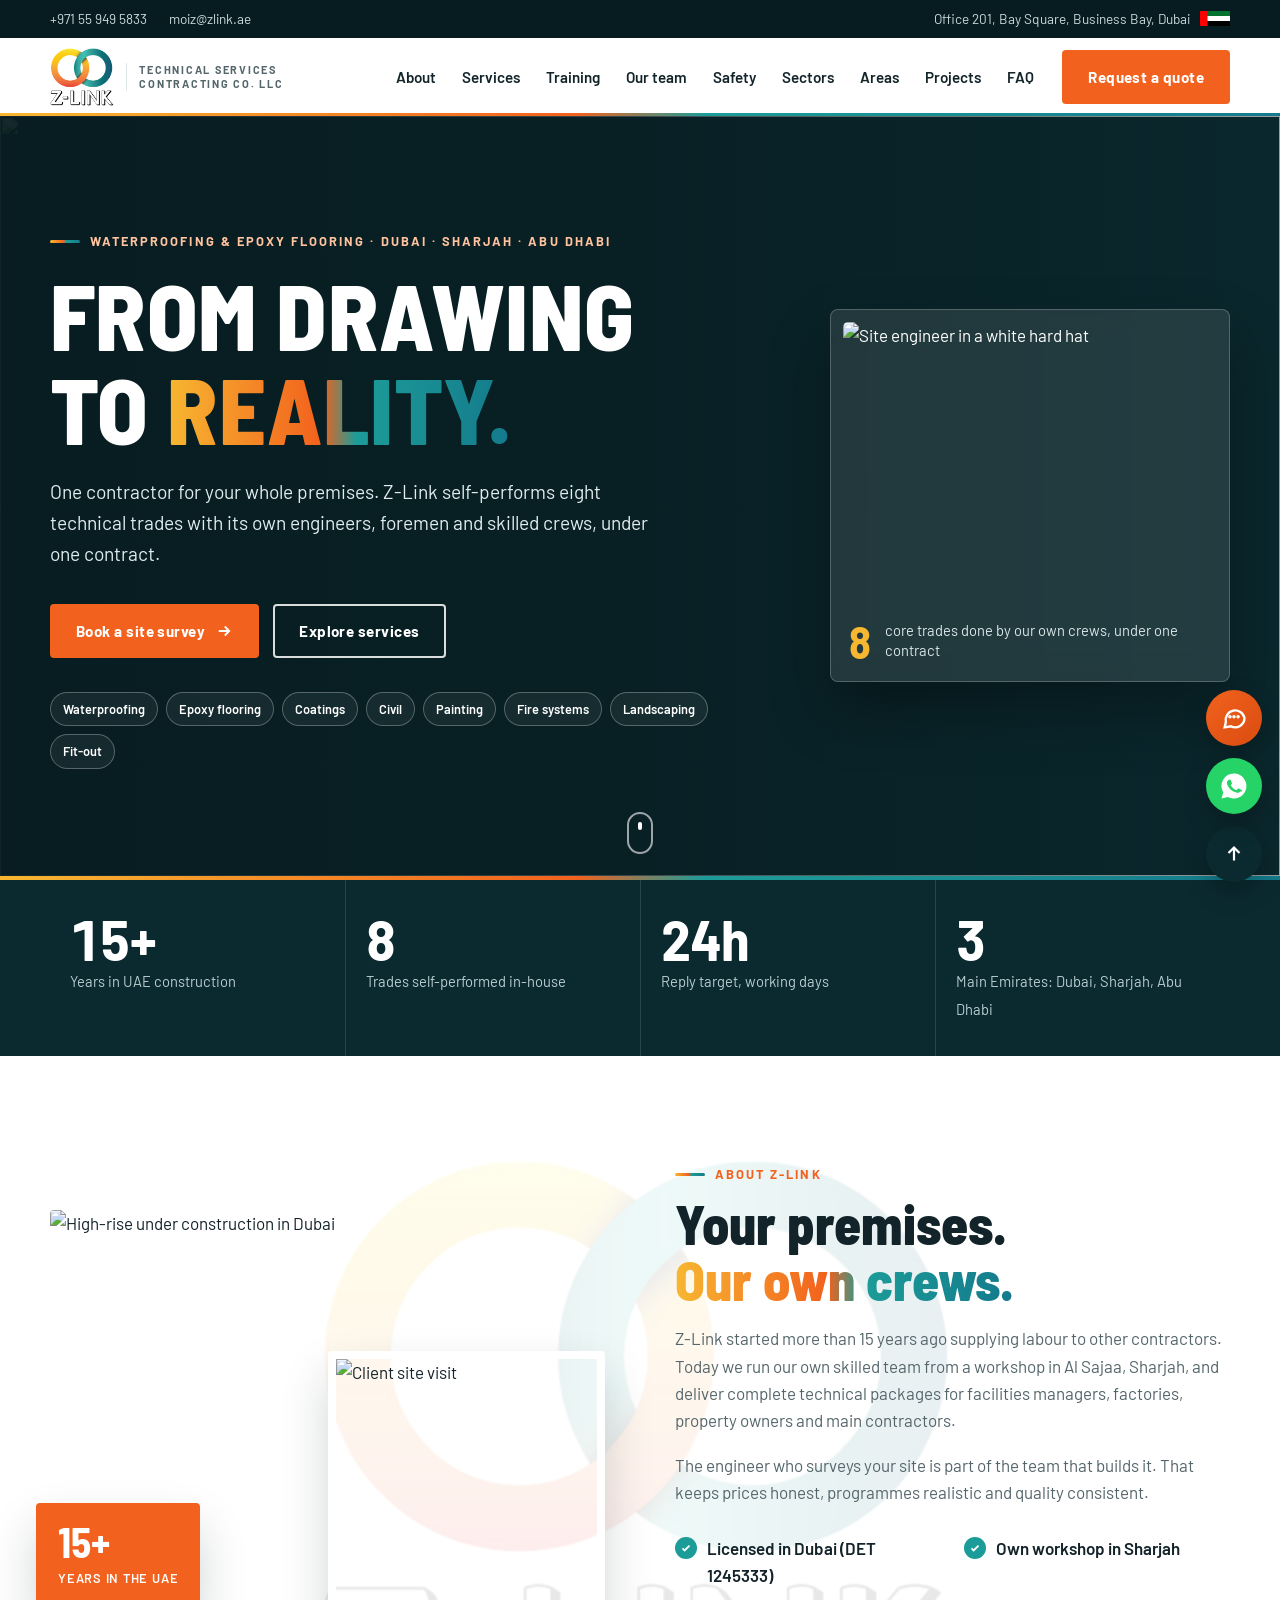
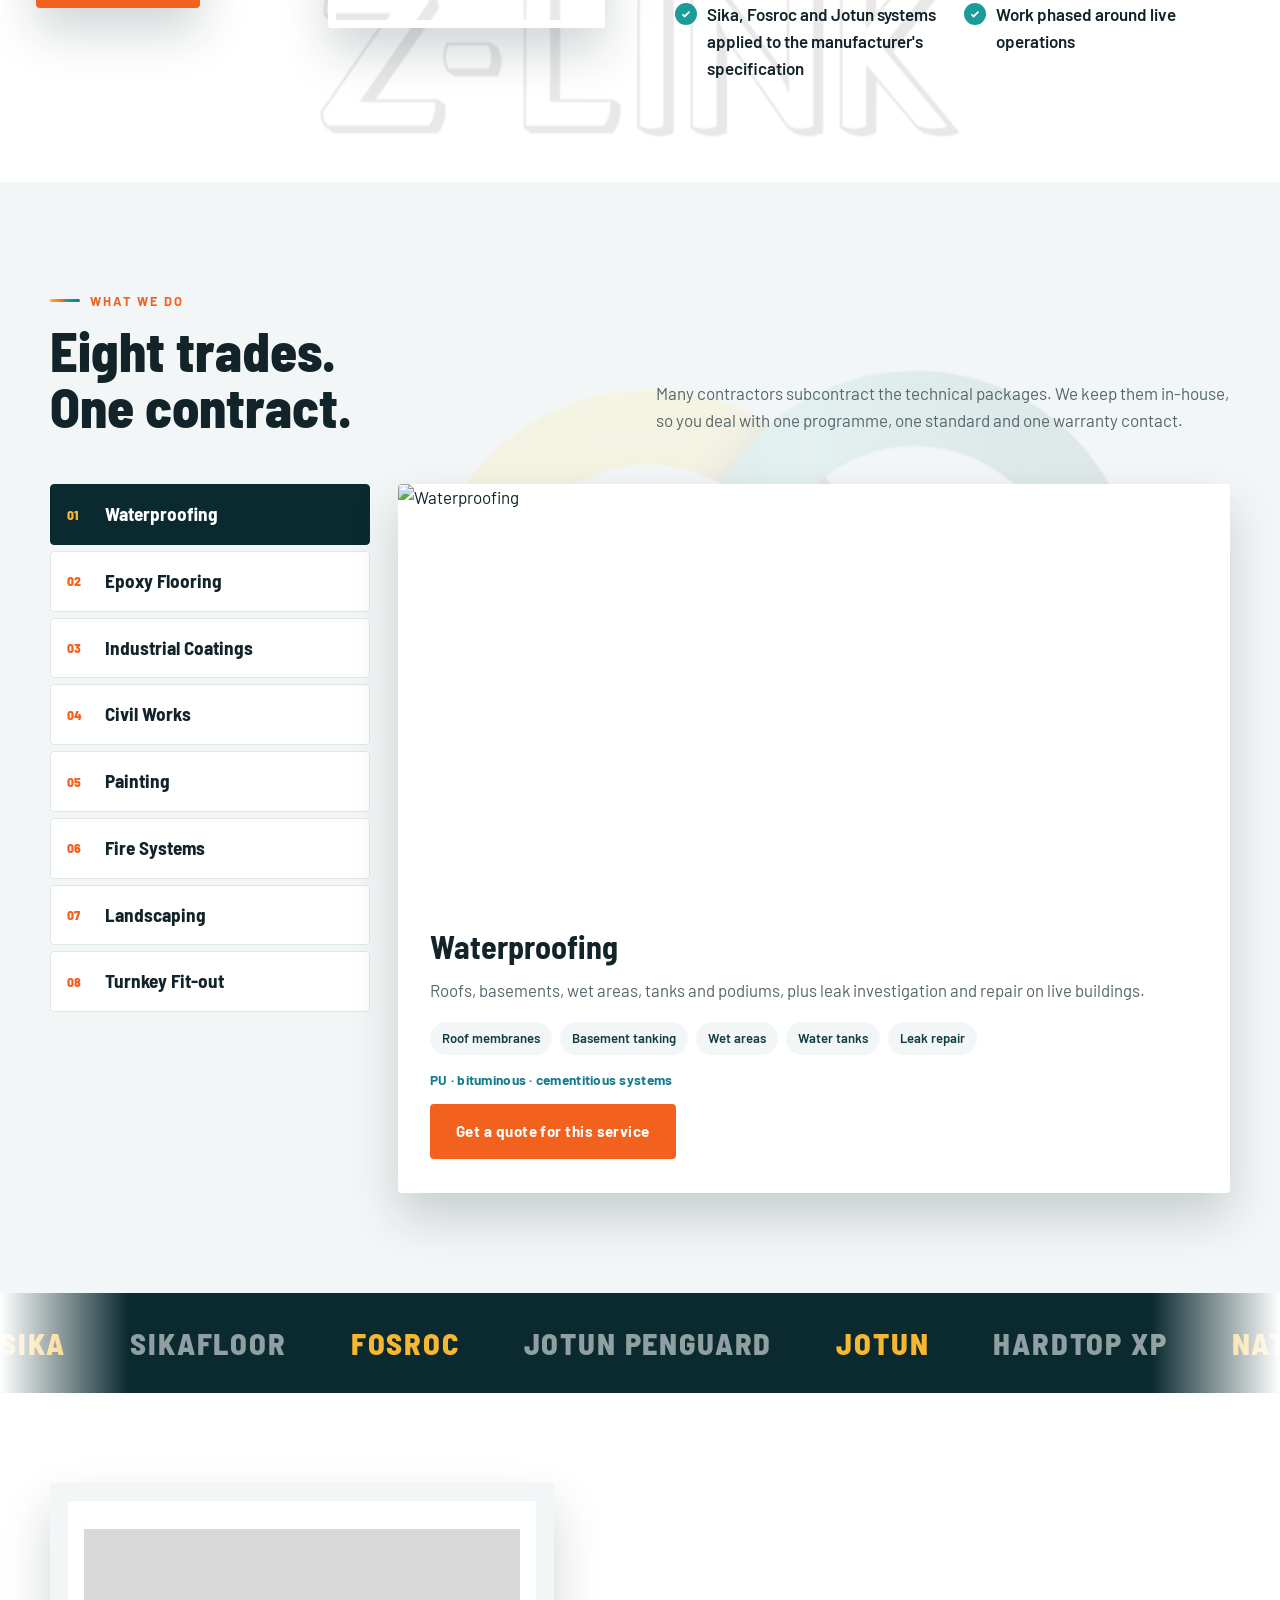
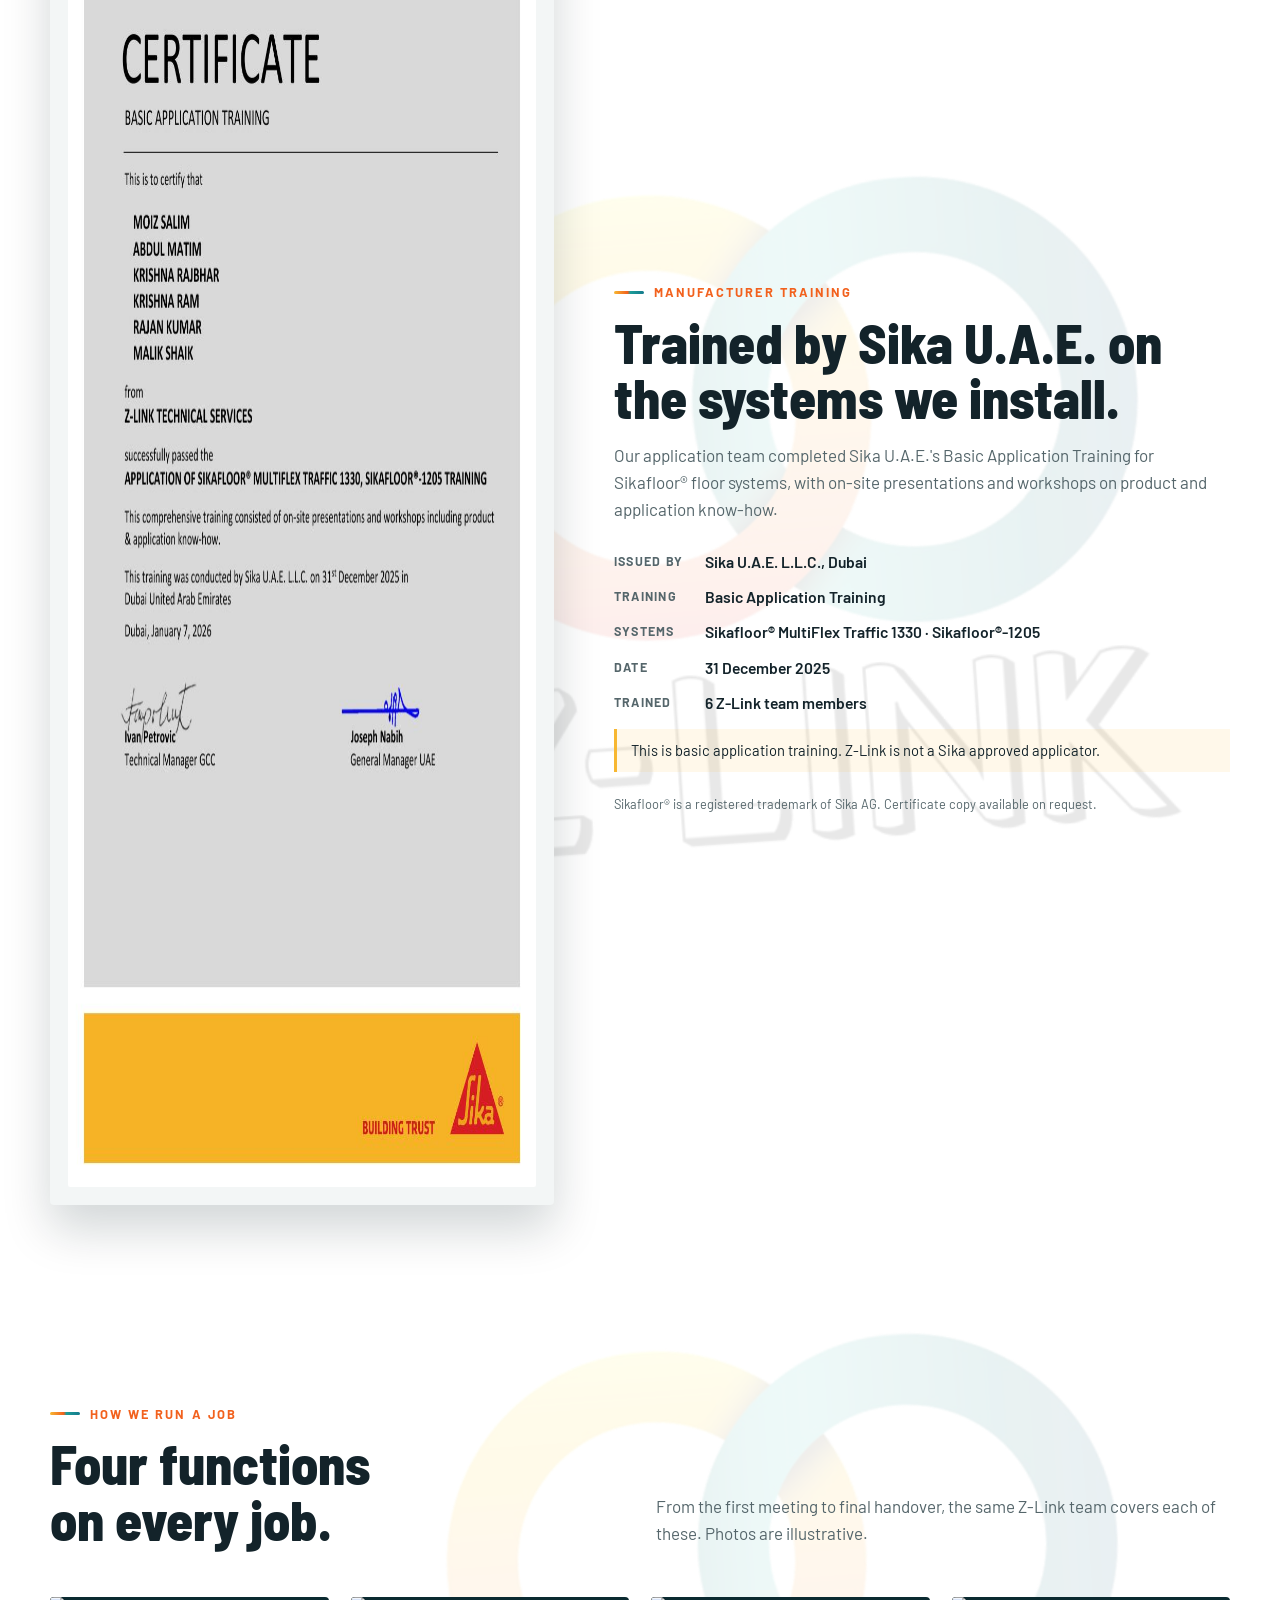
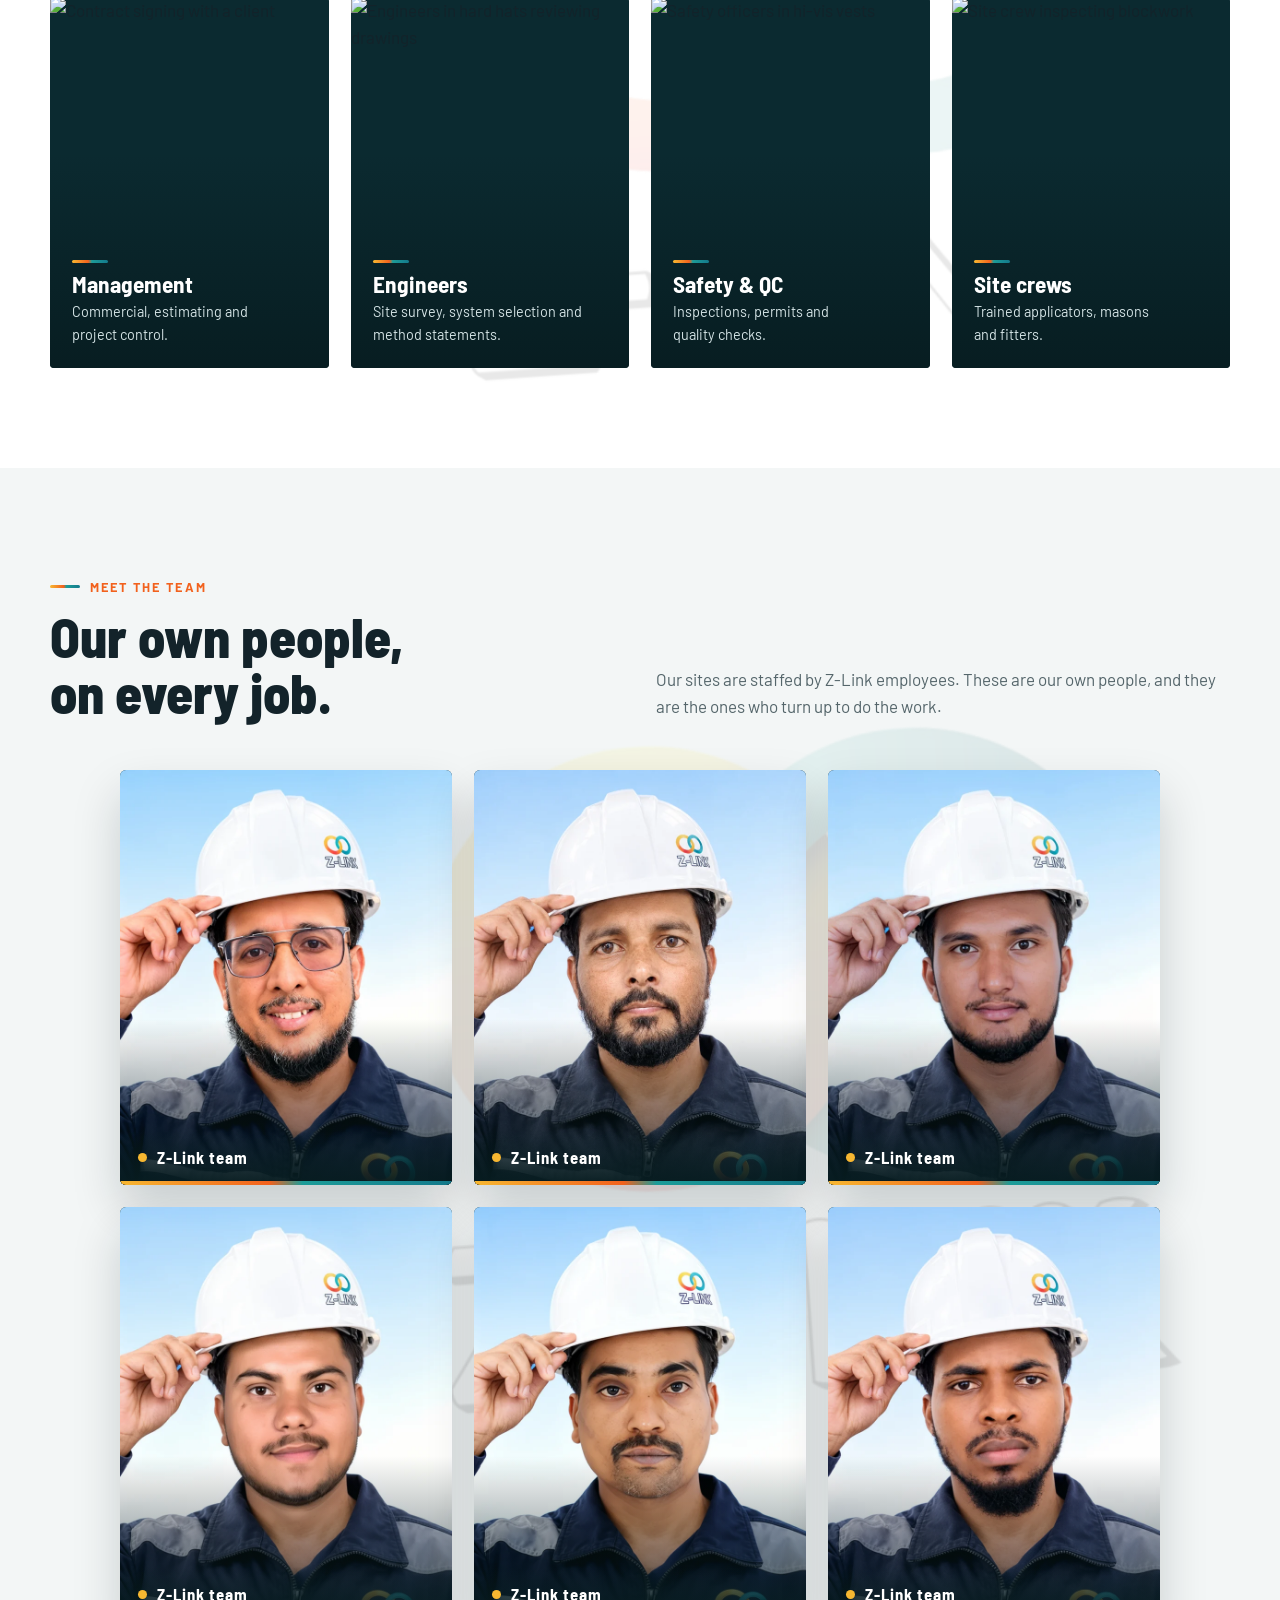
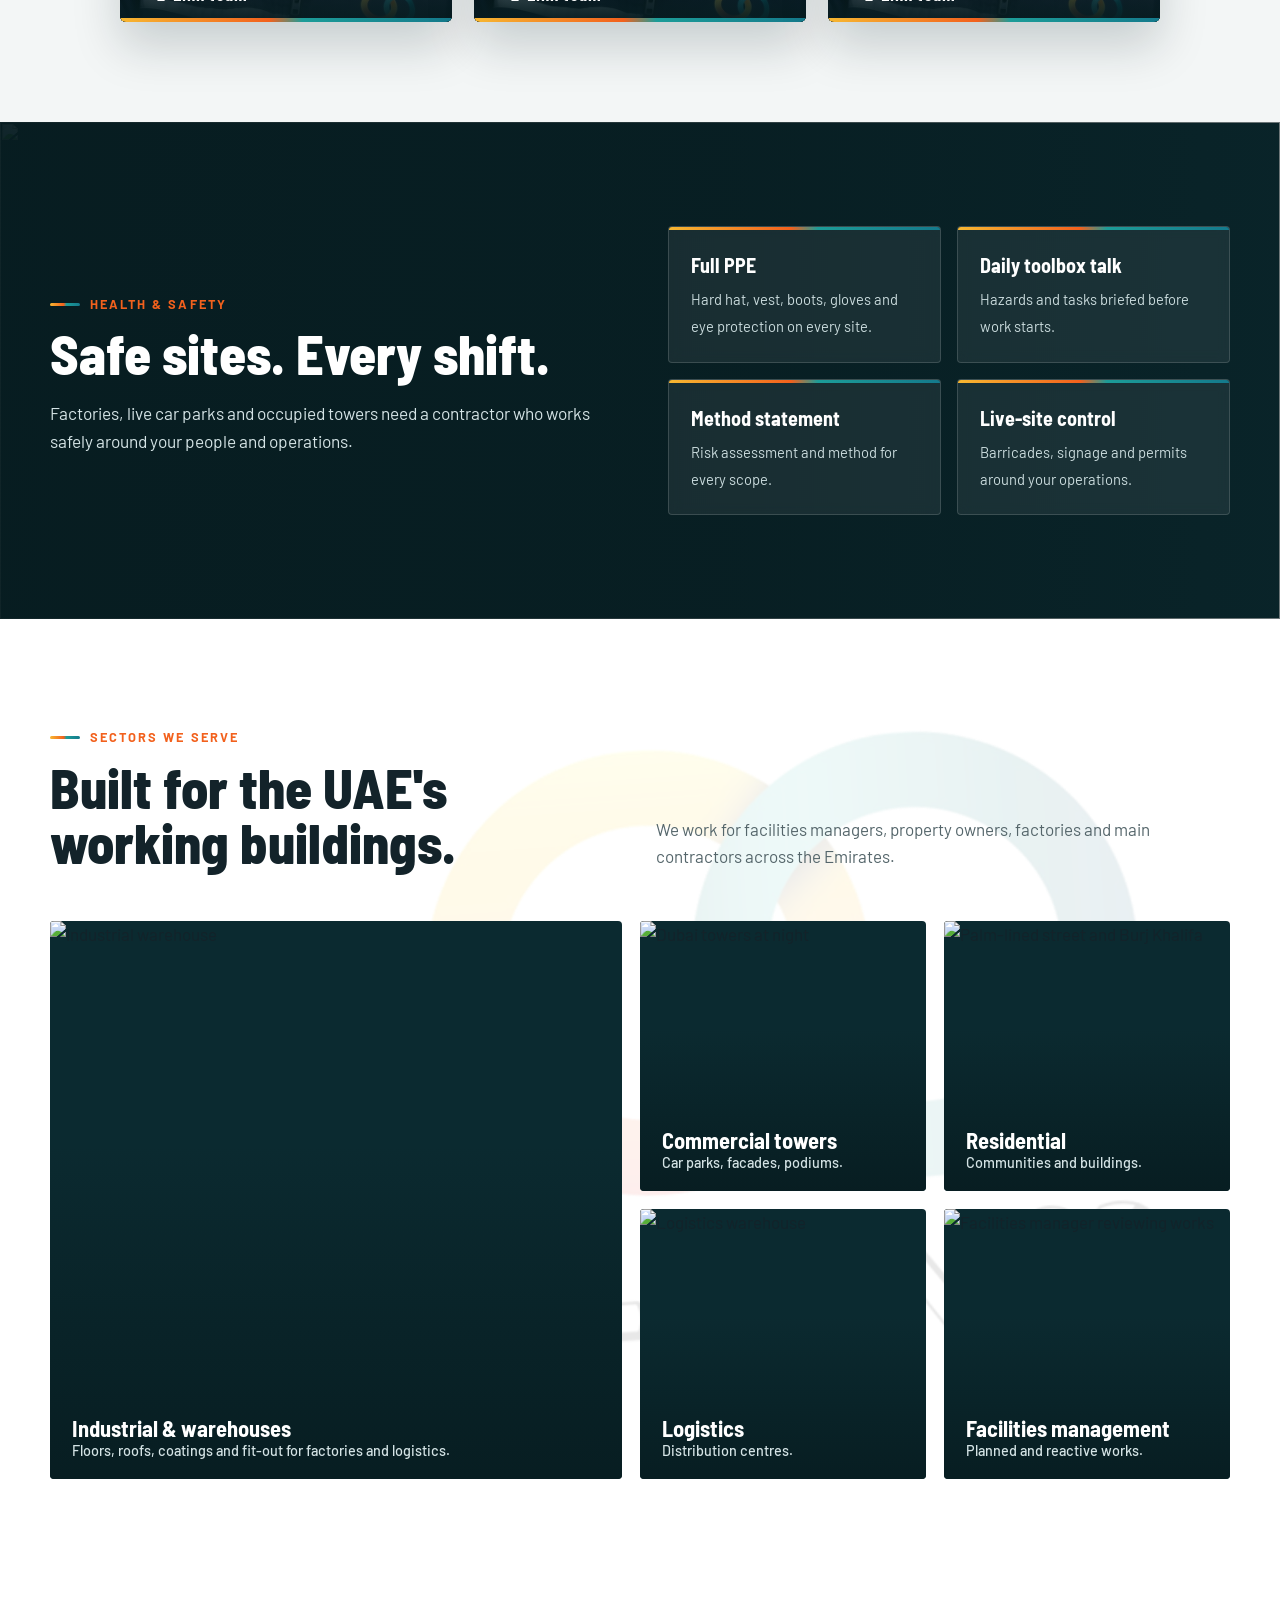
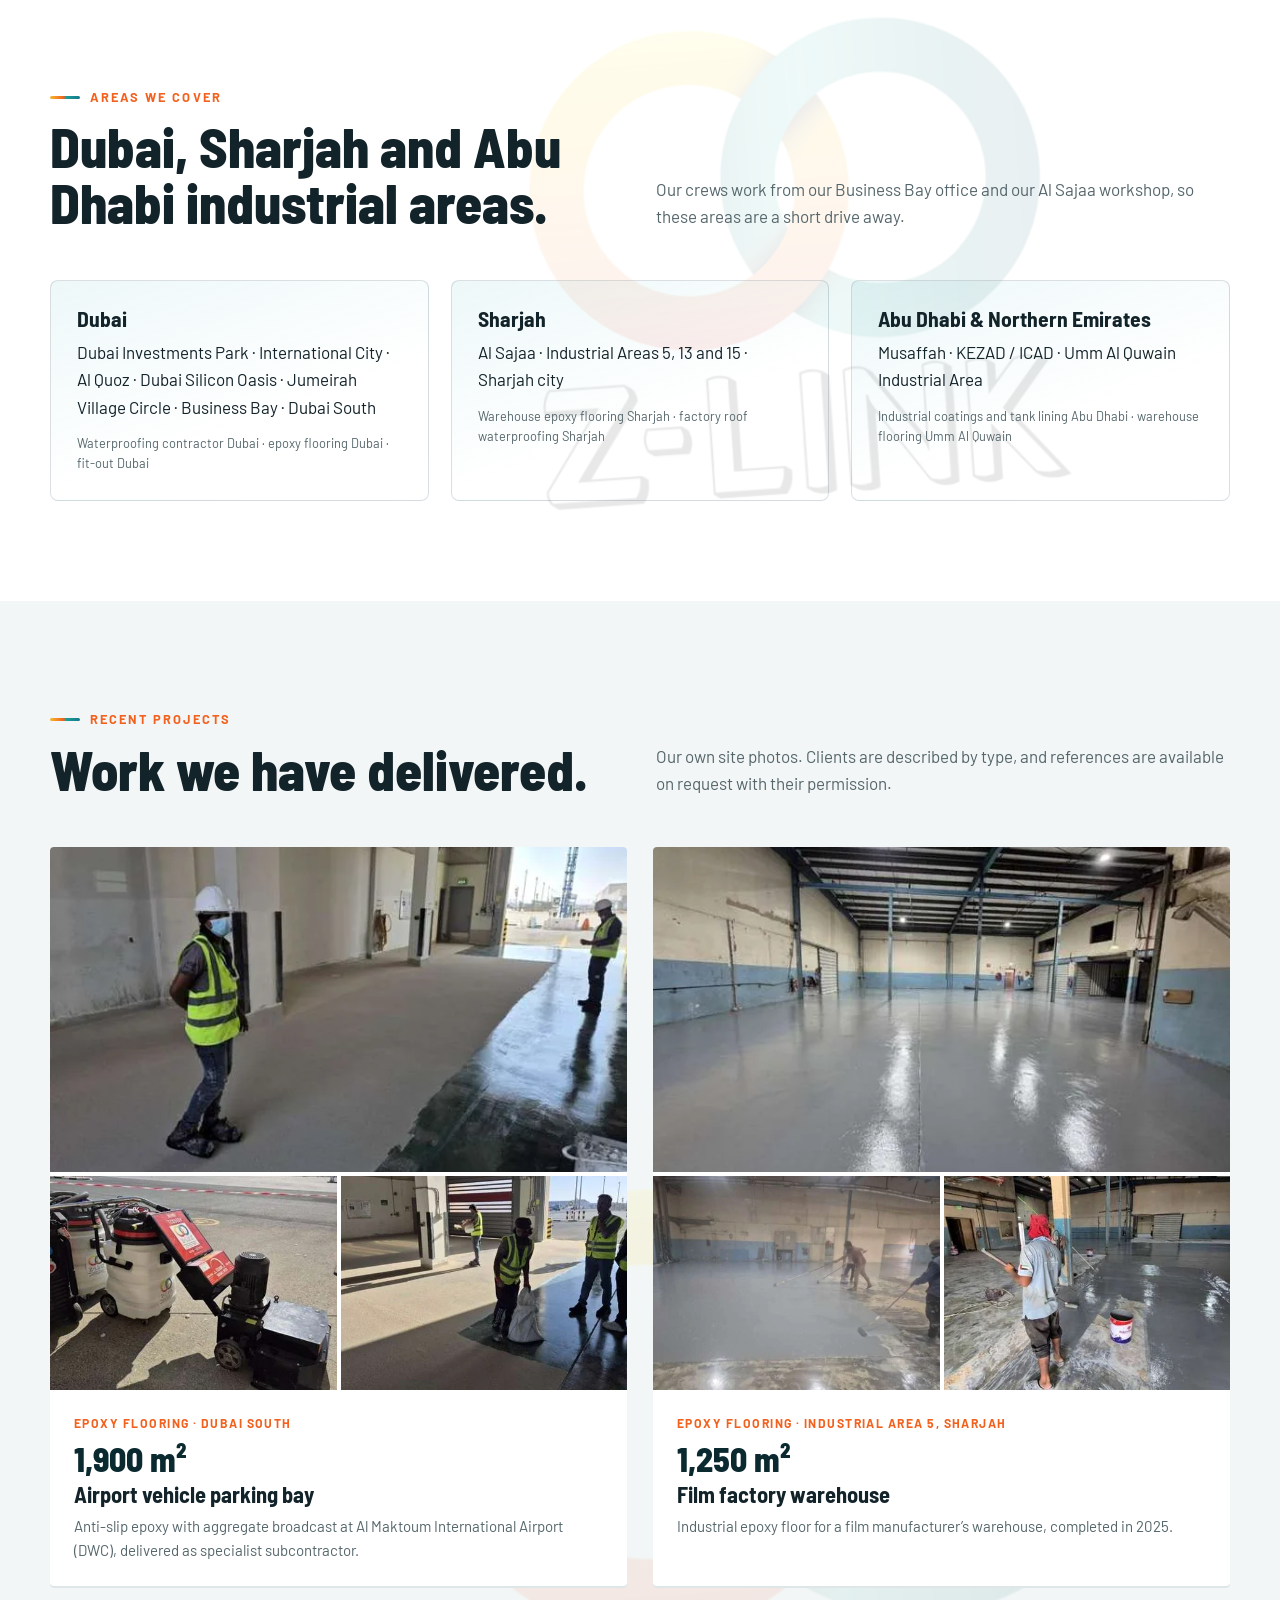
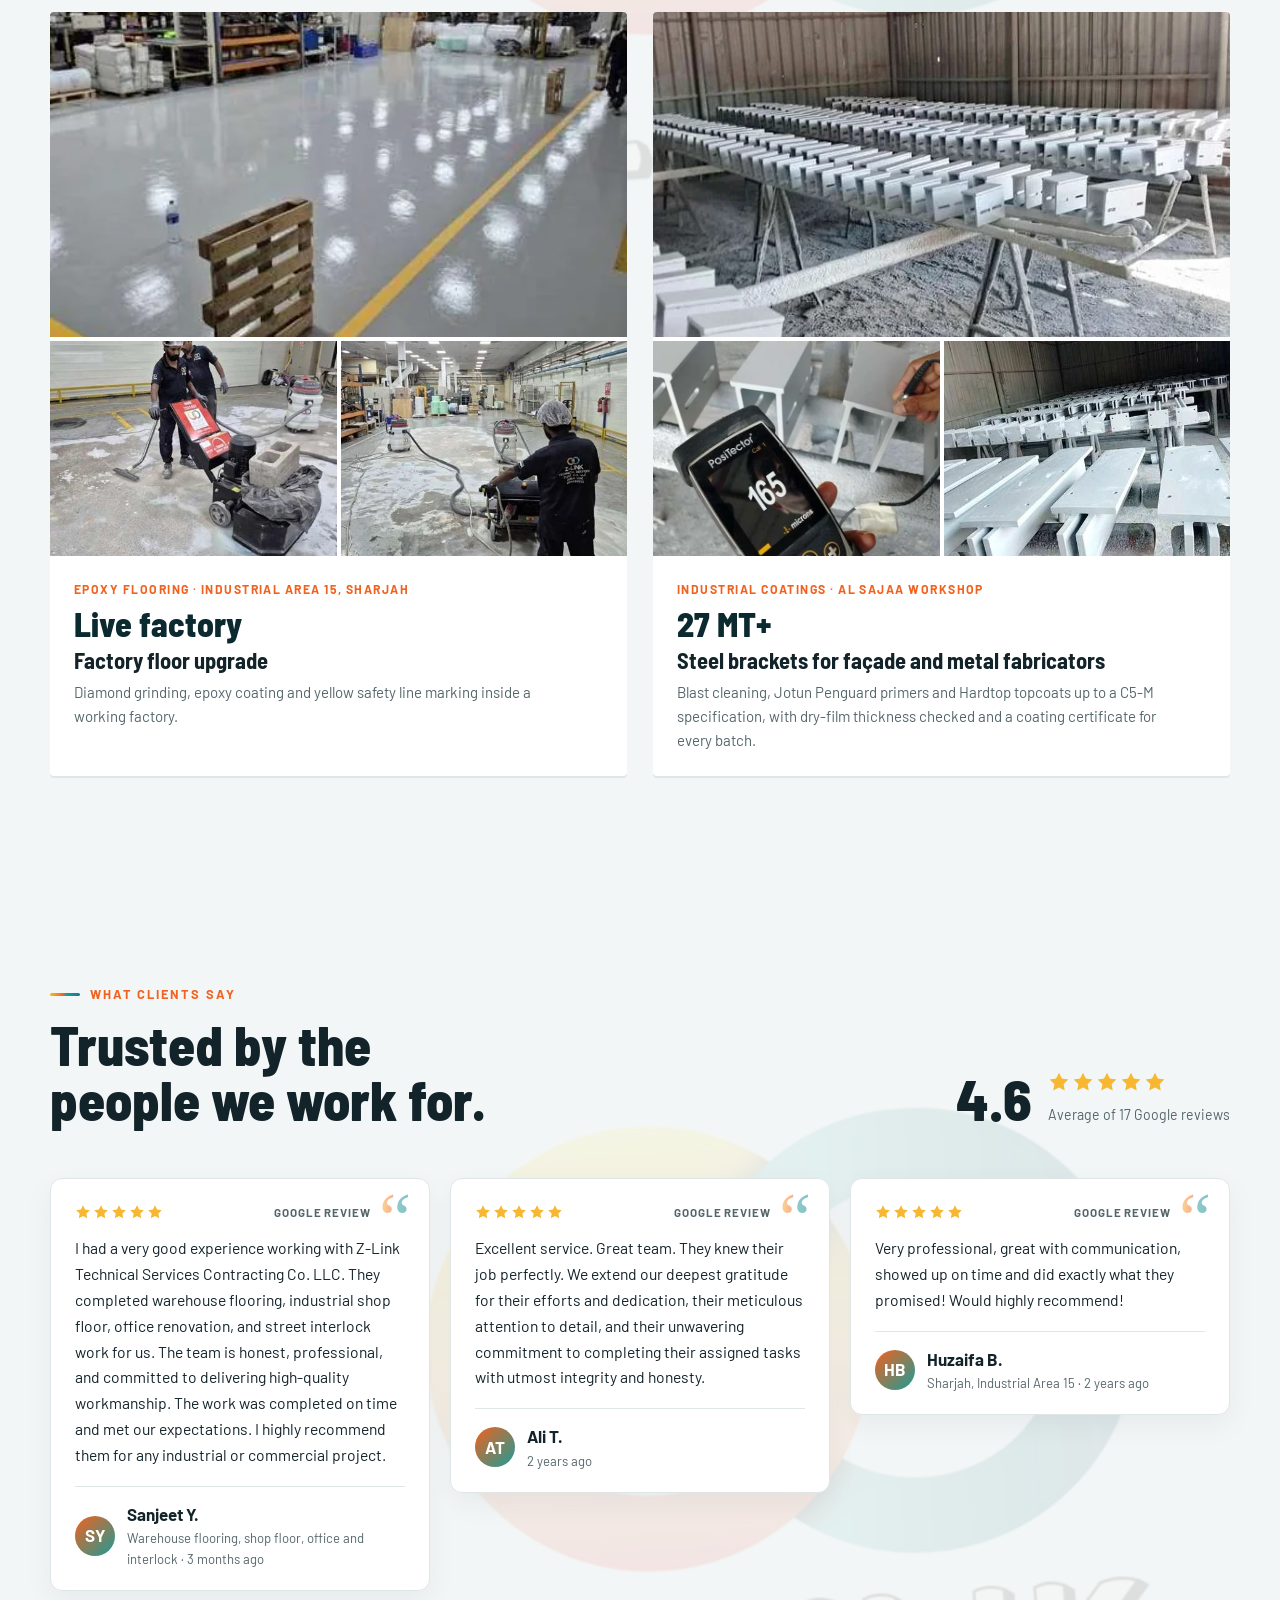
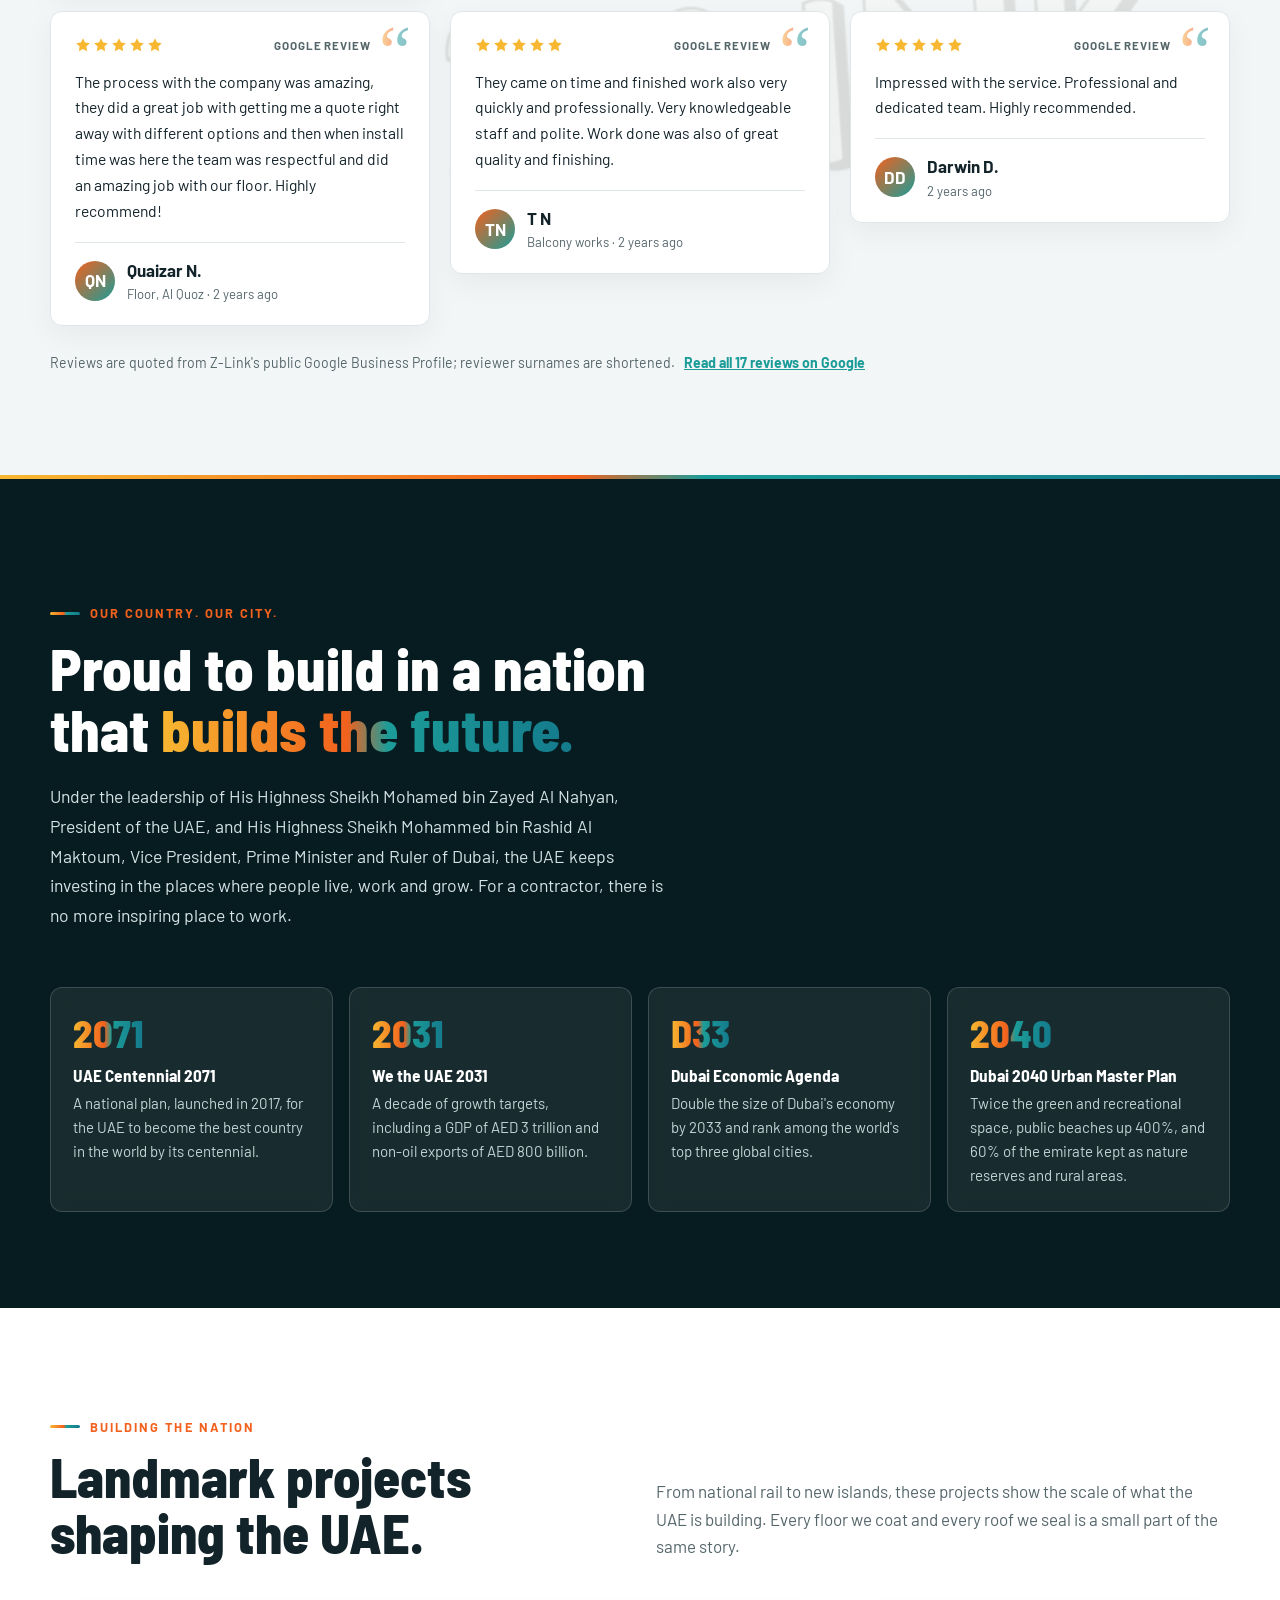
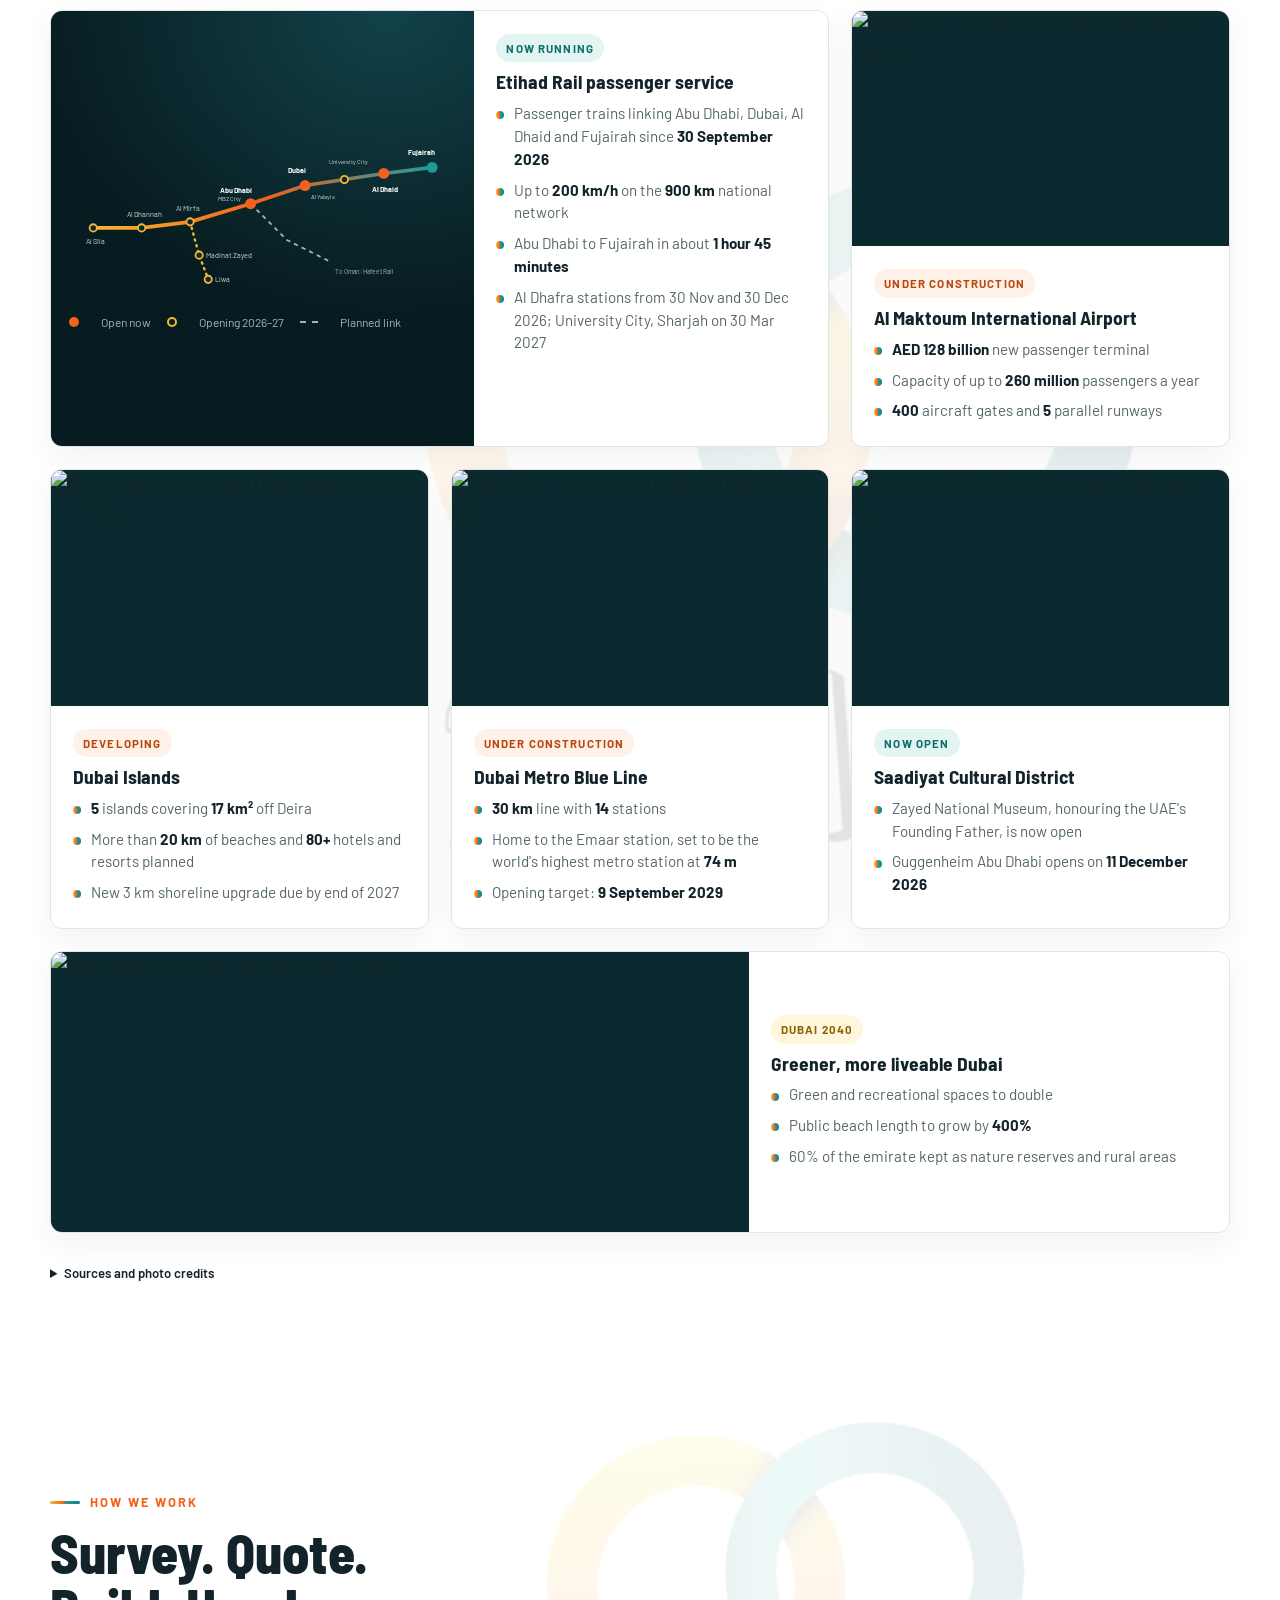
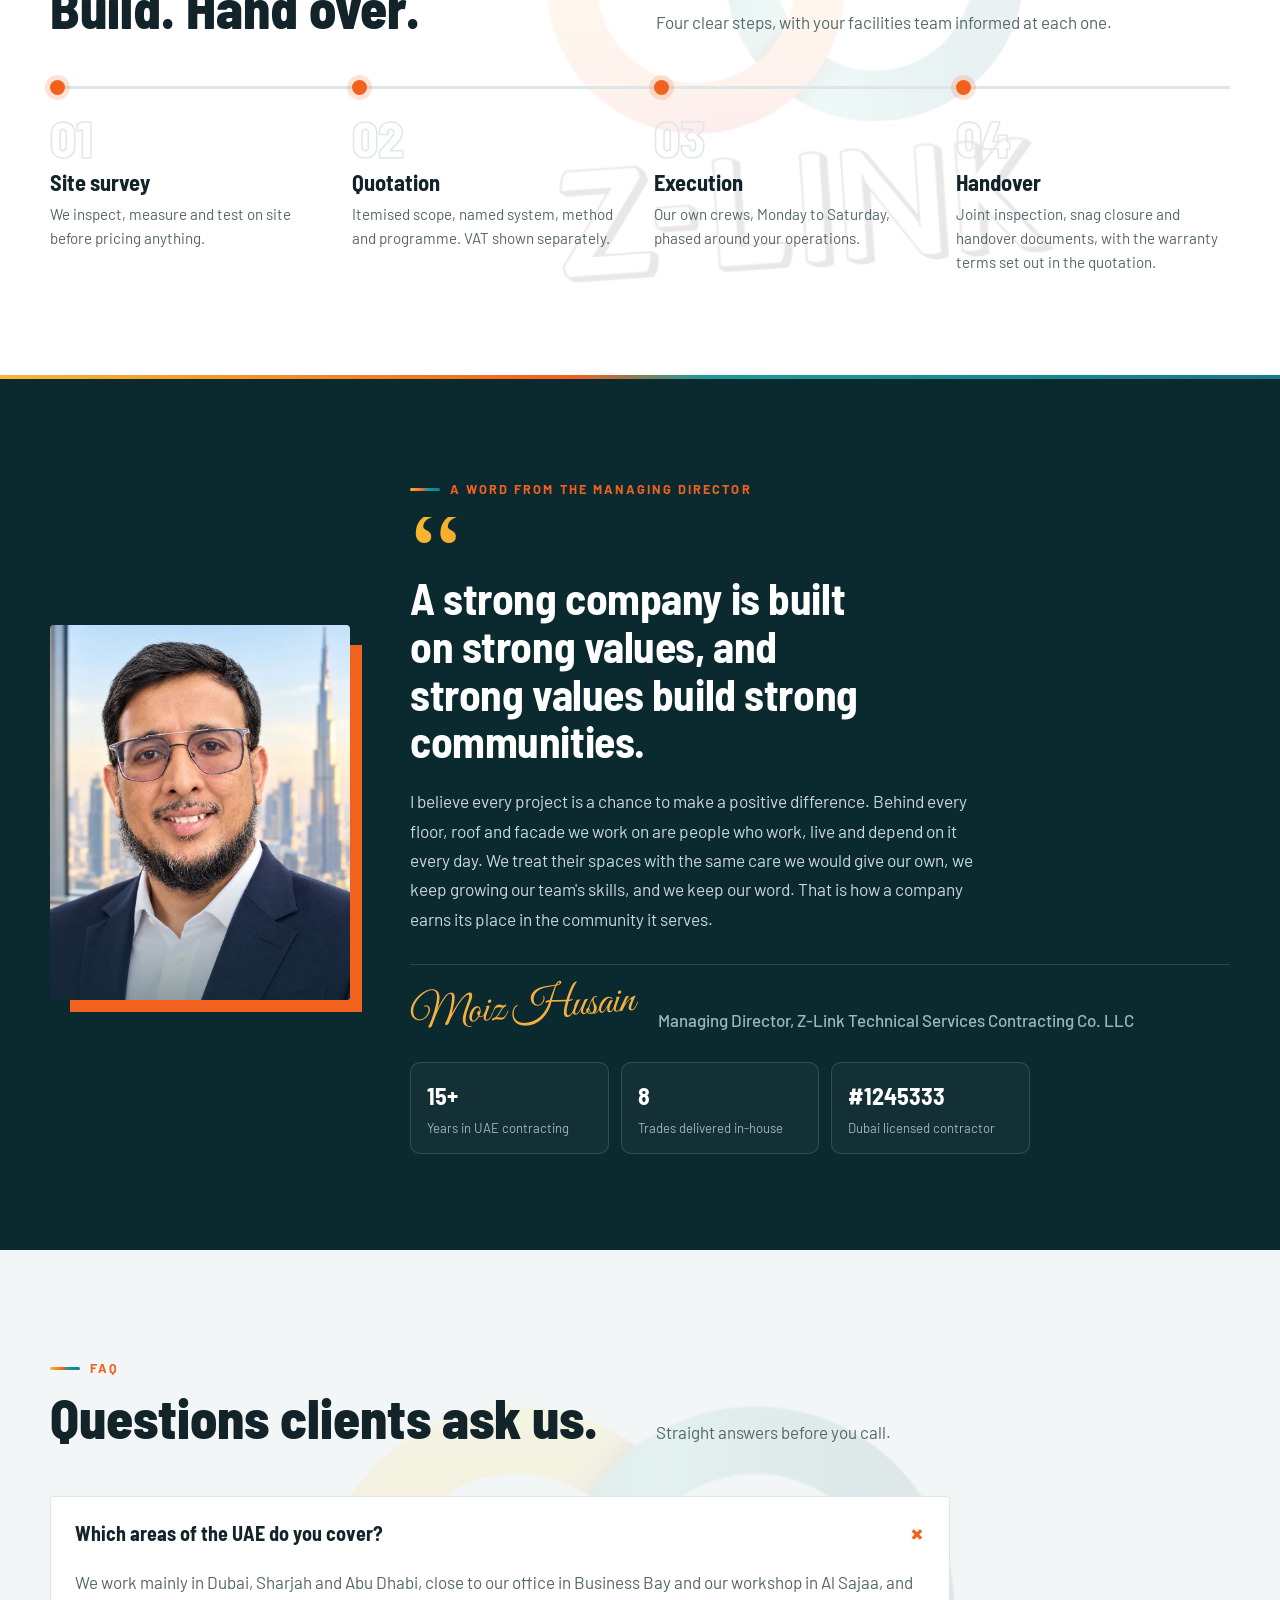
==== commit 9c88d306: "Website chat assistant: details-first chat, AI answers, handoff to MD by email/WhatsApp Co-Authored-" ====
--- a/index.html
+++ b/index.html
@@ -355,7 +355,7 @@
 @media (max-width:520px){footer .wrap.top{grid-template-columns:1fr}}
 
 /* floating actions */
-.fab{position:fixed;right:max(18px,env(safe-area-inset-right,0px));bottom:max(18px,env(safe-area-inset-bottom,0px));display:grid;gap:12px;z-index:40}
+.fab{position:fixed;right:max(18px,env(safe-area-inset-right,0px));bottom:max(18px,env(safe-area-inset-bottom,0px));display:grid;gap:12px;z-index:1000}
 .fab a,.fab button{width:56px;height:56px;border-radius:50%;display:grid;place-items:center;box-shadow:0 10px 24px rgba(0,0,0,.25);border:0;cursor:pointer}
 .fab .wa{background:#25D366;position:relative}
 .fab .wa::after{content:"";position:absolute;inset:0;border-radius:50%;box-shadow:0 0 0 0 rgba(37,211,102,.6);animation:pulse 2.4s infinite}
@@ -382,6 +382,58 @@
 @media (max-width:600px){.founder-creds{grid-template-columns:1fr}.fq-mark{font-size:5.5rem}}
 
 
+
+/* Website chat assistant */
+.fab .zc-launch{background:linear-gradient(135deg,var(--orange),#d94d10);position:relative}
+.fab .zc-launch svg{width:28px;height:28px}
+.zc-badge{position:absolute;top:-2px;right:-2px;min-width:20px;height:20px;border-radius:10px;background:var(--teal);color:#fff;font-size:.72rem;font-weight:700;display:grid;place-items:center;border:2px solid #fff}
+.zc{position:fixed;right:max(18px,env(safe-area-inset-right,0px));bottom:calc(max(18px,env(safe-area-inset-bottom,0px)) + 76px);width:min(380px,calc(100vw - 32px));height:min(600px,calc(100dvh - 120px));display:flex;flex-direction:column;background:#fff;border-radius:16px;box-shadow:0 30px 70px rgba(7,28,32,.35);z-index:1001;overflow:hidden;border:1px solid var(--line);transform-origin:bottom right;animation:zcIn .25s ease}
+.zc[hidden]{display:none}
+@keyframes zcIn{from{opacity:0;transform:translateY(12px) scale(.97)}to{opacity:1;transform:none}}
+.zc-head{display:flex;align-items:center;gap:12px;padding:14px 14px 14px 16px;background:var(--navy);color:#fff;position:relative}
+.zc-head::after{content:"";position:absolute;left:0;right:0;bottom:0;height:3px;background:var(--brand)}
+.zc-head img{background:#fff;border-radius:10px;padding:3px;width:40px;height:auto}
+.zc-head b{display:block;font-size:1rem}
+.zc-status{display:flex;align-items:center;gap:6px;color:#b7cbcd;font-size:.76rem}
+.zc-status i{width:8px;height:8px;border-radius:50%;background:#2fd17c;box-shadow:0 0 0 3px rgba(47,209,124,.25)}
+.zc-x{margin-left:auto;background:none;border:0;color:#fff;font-size:1.7rem;line-height:1;cursor:pointer;width:36px;height:36px;border-radius:50%}
+.zc-x:hover{background:rgba(255,255,255,.12)}
+.zc-body{flex:1;overflow-y:auto;padding:16px;background:var(--mist)}
+.zc-start{display:grid;gap:12px}
+.zc-intro{margin:0;color:var(--ink);font-size:.95rem;line-height:1.55;background:#fff;border:1px solid var(--line);border-radius:12px 12px 12px 4px;padding:12px 14px}
+.zc-start label{display:grid;gap:6px;font-size:.84rem;font-weight:600;color:var(--ink)}
+.zc-start label em{color:var(--orange);font-style:normal}
+.zc-start input:not(.hp){font:inherit;font-weight:400;padding:12px 14px;border:1px solid var(--line);border-radius:10px;background:#fff;color:var(--ink)}
+.zc-start input:focus,.zc-send input:focus{outline:2px solid var(--teal);outline-offset:1px}
+.zc-go{font:inherit;font-weight:700;padding:13px;border:0;border-radius:10px;background:var(--orange);color:#fff;cursor:pointer}
+.zc-go:disabled{opacity:.6;cursor:wait}
+.zc-err{margin:0;color:#b42318;font-size:.84rem;min-height:1em}
+.zc-fine{margin:0;color:var(--muted);font-size:.74rem;line-height:1.5}
+.zc .hp{position:absolute;left:-9999px;width:1px;height:1px;opacity:0}
+.zc-log{display:flex;flex-direction:column;gap:10px}
+.zc-msg{max-width:86%;padding:10px 13px;border-radius:14px;font-size:.93rem;line-height:1.55;white-space:pre-wrap;word-wrap:break-word;animation:zcIn .2s ease}
+.zc-msg.bot{align-self:flex-start;background:#fff;border:1px solid var(--line);border-bottom-left-radius:4px;color:var(--ink)}
+.zc-msg.me{align-self:flex-end;background:var(--navy);color:#fff;border-bottom-right-radius:4px}
+.zc-msg.agent{align-self:flex-start;background:#e7f6f5;border:1px solid #bfe6e3;border-bottom-left-radius:4px;color:var(--ink)}
+.zc-msg.agent::before{content:"Z-Link team";display:block;font-size:.7rem;font-weight:700;letter-spacing:.06em;text-transform:uppercase;color:#0e6f6b;margin-bottom:3px}
+.zc-msg.sys{align-self:center;max-width:100%;background:#fff4ec;border:1px solid #ffd8c2;color:#8a3b0f;font-size:.84rem;text-align:center;border-radius:10px}
+.zc-msg.sys a{display:inline-flex;align-items:center;gap:6px;margin-top:8px;padding:8px 12px;border-radius:999px;background:#25D366;color:#fff;font-weight:700;text-decoration:none}
+.zc-typing{align-self:flex-start;display:flex;gap:4px;padding:12px 14px;background:#fff;border:1px solid var(--line);border-radius:14px}
+.zc-typing i{width:7px;height:7px;border-radius:50%;background:#9aaeb1;animation:zcDot 1s infinite}
+.zc-typing i:nth-child(2){animation-delay:.15s}.zc-typing i:nth-child(3){animation-delay:.3s}
+@keyframes zcDot{0%,80%,100%{opacity:.3;transform:translateY(0)}40%{opacity:1;transform:translateY(-3px)}}
+.zc-chips{display:flex;gap:8px;overflow-x:auto;padding:10px 12px 4px;background:#fff;border-top:1px solid var(--line);scrollbar-width:none}
+.zc-chips[hidden]{display:none}
+.zc-chips button{flex:none;font:inherit;font-size:.8rem;font-weight:600;padding:7px 12px;border-radius:999px;border:1px solid var(--line);background:#fff;color:var(--ink);cursor:pointer}
+.zc-chips button:hover{border-color:var(--teal);color:var(--teal)}
+.zc-chips button[data-human]{border-color:#ffd8c2;color:#b8460f}
+.zc-send{display:flex;gap:8px;padding:10px 12px 12px;background:#fff}
+.zc-send[hidden]{display:none}
+.zc-send input{flex:1;font:inherit;padding:12px 14px;border:1px solid var(--line);border-radius:999px;min-width:0}
+.zc-send button{width:46px;height:46px;flex:none;border-radius:50%;border:0;background:var(--orange);color:#fff;display:grid;place-items:center;cursor:pointer}
+.zc-send button svg{width:20px;height:20px}
+@media (max-width:520px){.zc{right:0;left:0;top:0;bottom:0;width:auto;height:auto;border-radius:0;border:0}}
+@media (prefers-reduced-motion:reduce){.zc,.zc-msg{animation:none}.zc-typing i{animation:none}}
 /* Google reviews */
 .reviews{background:var(--mist)}
 .rv-score{display:flex;align-items:center;gap:16px;justify-self:end}
@@ -832,7 +884,38 @@
   <div class="bar"><div class="wrap"><span>© <span id="yr">2026</span> Z-Link Technical Services Contracting Co. LLC · Dubai trade licence 1245333</span><span>Stock photography: Unsplash</span></div></div>
 </footer>
 
+
+<section class="zc" id="zc" role="dialog" aria-modal="false" aria-labelledby="zc-title" hidden>
+  <header class="zc-head">
+    <img src="assets/images/logo.png" alt="" width="40" height="36">
+    <div><b id="zc-title">Z-Link Assistant</b><small class="zc-status"><i></i>Online · team on standby</small></div>
+    <button class="zc-x" type="button" aria-label="Close chat">&times;</button>
+  </header>
+  <div class="zc-body" aria-live="polite">
+    <form class="zc-start" novalidate>
+      <p class="zc-intro">Hello! Before we start, please tell us who we're talking to, so our team can follow up if needed.</p>
+      <label><span>Your name <em>*</em></span><input name="name" autocomplete="name" required maxlength="100" placeholder="e.g. Ahmed Khan"></label>
+      <label><span>Mobile or email <em>*</em></span><input name="contact" autocomplete="tel" required maxlength="120" placeholder="+971 5x xxx xxxx or name@company.com"></label>
+      <input class="hp" name="website" tabindex="-1" autocomplete="off" aria-hidden="true">
+      <button type="submit" class="zc-go">Start chat</button>
+      <p class="zc-err" role="alert"></p>
+      <p class="zc-fine">We use your details only to answer this enquiry. Messages may be read by the Z-Link team.</p>
+    </form>
+    <div class="zc-log" hidden></div>
+  </div>
+  <div class="zc-chips" hidden>
+    <button type="button" data-q="What services do you offer?">Our services</button>
+    <button type="button" data-q="Which areas do you cover?">Areas we cover</button>
+    <button type="button" data-q="I would like a quotation for my project.">Get a quote</button>
+    <button type="button" data-human>Talk to a person</button>
+  </div>
+  <form class="zc-send" hidden>
+    <input name="m" maxlength="800" placeholder="Type your question..." aria-label="Type your message" autocomplete="off">
+    <button type="submit" aria-label="Send"><svg viewBox="0 0 24 24" fill="none" stroke="currentColor" stroke-width="2.2"><path d="M4 12l16-8-6 16-2.5-6.5L4 12z"/></svg></button>
+  </form>
+</section>
 <div class="fab">
+  <button class="zc-launch" type="button" aria-label="Chat with Z-Link" aria-controls="zc" aria-expanded="false"><svg viewBox="0 0 24 24" fill="none" stroke="#fff" stroke-width="2"><path d="M21 12a8 8 0 0 1-11.6 7.1L4 20l1-4.6A8 8 0 1 1 21 12z"/><path d="M8.5 11h.01M12 11h.01M15.5 11h.01" stroke-width="3" stroke-linecap="round"/></svg><span class="zc-badge" hidden>1</span></button>
   <a class="wa" href="https://wa.me/971559495833?text=Hello%20Z-Link%2C%20I%20have%20an%20enquiry" target="_blank" rel="noopener" aria-label="Chat on WhatsApp"><svg viewBox="0 0 24 24" fill="#fff"><path d="M12 2a10 10 0 0 0-8.6 15.1L2 22l5-1.3A10 10 0 1 0 12 2zm5.3 14.1c-.2.6-1.3 1.2-1.8 1.2-.5.1-1 .2-3.3-.7-2.8-1.1-4.5-3.9-4.7-4.1-.1-.2-1.1-1.5-1.1-2.9s.7-2.1 1-2.4c.3-.3.6-.3.8-.3h.6c.2 0 .4 0 .6.5l.9 2.1c.1.2.1.3 0 .5l-.3.5-.4.5c-.1.1-.3.3-.1.6.2.3.8 1.3 1.7 2.1 1.2 1 2.1 1.3 2.4 1.5.3.1.5.1.6-.1l.9-1c.2-.3.4-.2.6-.1l2 .9c.3.1.5.2.5.3.1.2.1.7-.1 1.3z"/></svg></a>
   <button class="top" type="button" aria-label="Back to top"><svg viewBox="0 0 24 24" fill="none" stroke="currentColor" stroke-width="2.4"><path d="M12 19V5M6 11l6-6 6 6"/></svg></button>
 </div>
@@ -952,5 +1035,61 @@
   addEventListener('scroll',tick,{passive:true});addEventListener('resize',tick);tick();
 })();
 </script>
+<script>
+(function(){
+  var API='https://wismzgbcgyoysrgziljg.supabase.co/functions/v1/zl-web-chat', WA='971559495833';
+  var root=document.getElementById('zc'), launch=document.querySelector('.zc-launch'); if(!root||!launch) return;
+  var startF=root.querySelector('.zc-start'), log=root.querySelector('.zc-log'), sendF=root.querySelector('.zc-send'), chips=root.querySelector('.zc-chips'),
+      body=root.querySelector('.zc-body'), err=root.querySelector('.zc-err'), badge=launch.querySelector('.zc-badge');
+  var S={}, lastAgent=0, timer=null, busy=false, nameI=startF.querySelector('[name=name]');
+  function load(){try{S=JSON.parse(localStorage.getItem('zlchat')||'{}')}catch(e){S={}}}
+  function save(){try{localStorage.setItem('zlchat',JSON.stringify(S))}catch(e){}}
+  function api(b){return fetch(API,{method:'POST',headers:{'content-type':'application/json'},body:JSON.stringify(b)}).then(function(r){return r.json()})}
+  function add(cls,text,html){var d=document.createElement('div');d.className='zc-msg '+cls; if(html){d.innerHTML=html}else{d.textContent=text} log.appendChild(d); body.scrollTop=body.scrollHeight; return d}
+  function record(cls,text){(S.h=S.h||[]).push([cls,text]); if(S.h.length>60)S.h=S.h.slice(-60); save()}
+  function waLink(){var t='Hello Z-Link, I was chatting on your website (ref '+(S.ref||'')+'). My name is '+(S.name||'')+'.';return 'https://wa.me/'+WA+'?text='+encodeURIComponent(t)}
+  function handoffNote(){if(root.querySelector('.zc-msg.sys'))return; add('sys','', 'Your question is with the Z-Link team (ref <b>'+(S.ref||'')+'</b>). They will reply here or contact you directly.<br><a href="'+waLink()+'" target="_blank" rel="noopener">Continue on WhatsApp</a>');}
+  function chatMode(){startF.hidden=true; log.hidden=false; sendF.hidden=false; chips.hidden=false;}
+  function open(){root.hidden=false; launch.setAttribute('aria-expanded','true'); badge.hidden=true; var f=S.id?sendF.m:nameI; setTimeout(function(){f&&f.focus()},50); poll()}
+  function close(){root.hidden=true; launch.setAttribute('aria-expanded','false'); launch.focus()}
+  launch.addEventListener('click',function(){root.hidden?open():close()});
+  root.querySelector('.zc-x').addEventListener('click',close);
+  document.addEventListener('keydown',function(e){if(e.key==='Escape'&&!root.hidden)close()});
+  function restore(){load(); if(!S.id)return; chatMode(); (S.h||[]).forEach(function(m){add(m[0],m[1])}); lastAgent=S.la||0; if(S.handoff)handoffNote(); startPolling()}
+  startF.addEventListener('submit',function(e){e.preventDefault(); err.textContent='';
+    var name=nameI.value.trim(), contact=startF.contact.value.trim();
+    if(name.length<2){err.textContent='Please enter your name.';nameI.focus();return}
+    if(!/^[^\s@]+@[^\s@]+\.[^\s@]{2,}$/.test(contact)&&!/^\+?[\d\s()-]{7,20}$/.test(contact)){err.textContent='Please enter a valid mobile number or email.';startF.contact.focus();return}
+    var b=startF.querySelector('.zc-go'); b.disabled=true; b.textContent='Starting...';
+    api({action:'start',name:name,contact:contact,website:startF.website.value,page:location.pathname+location.hash}).then(function(j){
+      if(!j.ok){err.textContent=j.error||'Could not start the chat.';return}
+      S={id:j.chat_id,tk:j.token,ref:j.ref,name:name,h:[]}; save(); chatMode(); add('bot',j.reply); record('bot',j.reply); sendF.m.focus();
+    }).catch(function(){err.textContent='Connection problem. Please WhatsApp +971 55 949 5833.'}).finally(function(){b.disabled=false;b.textContent='Start chat'});
+  });
+  function send(text){ if(!text||busy||!S.id)return; busy=true; add('me',text); record('me',text);
+    var t=document.createElement('div'); t.className='zc-typing'; t.innerHTML='<i></i><i></i><i></i>'; log.appendChild(t); body.scrollTop=body.scrollHeight;
+    api({action:'send',chat_id:S.id,token:S.tk,message:text}).then(function(j){ t.remove();
+      if(!j.ok){add('bot',j.error||'Sorry, something went wrong.');return}
+      if(j.reply){add('bot',j.reply);record('bot',j.reply)}
+      if(j.handoff||j.status==='handoff'){S.handoff=true;save();handoffNote();startPolling()}
+    }).catch(function(){t.remove();add('bot','Connection problem. Please WhatsApp +971 55 949 5833.')}).finally(function(){busy=false});
+  }
+  sendF.addEventListener('submit',function(e){e.preventDefault(); var v=sendF.m.value.trim(); sendF.m.value=''; send(v)});
+  chips.addEventListener('click',function(e){var b=e.target.closest('button'); if(!b)return;
+    if(b.hasAttribute('data-human')){ if(S.handoff){handoffNote();return}
+      add('me','Talk to a person'); record('me','Talk to a person');
+      api({action:'handoff',chat_id:S.id,token:S.tk}).then(function(j){ if(j.ok){var m='I have passed your details to the Z-Link team. They will reply here or contact you directly.'; add('bot',m);record('bot',m); S.handoff=true;save();handoffNote();startPolling()} });
+      return }
+    send(b.getAttribute('data-q'));
+  });
+  function poll(){ if(!S.id||!S.handoff)return;
+    api({action:'poll',chat_id:S.id,token:S.tk,after:lastAgent}).then(function(j){ if(!j.ok)return;
+      (j.messages||[]).forEach(function(m){ add('agent',m.content); record('agent',m.content); lastAgent=Math.max(lastAgent,m.id); S.la=lastAgent; save(); if(root.hidden){badge.hidden=false} });
+    }).catch(function(){});
+  }
+  function startPolling(){ if(timer)return; timer=setInterval(function(){ if(document.visibilityState==='visible')poll() },20000) }
+  restore();
+})();
+</script>
 </body>
 </html>
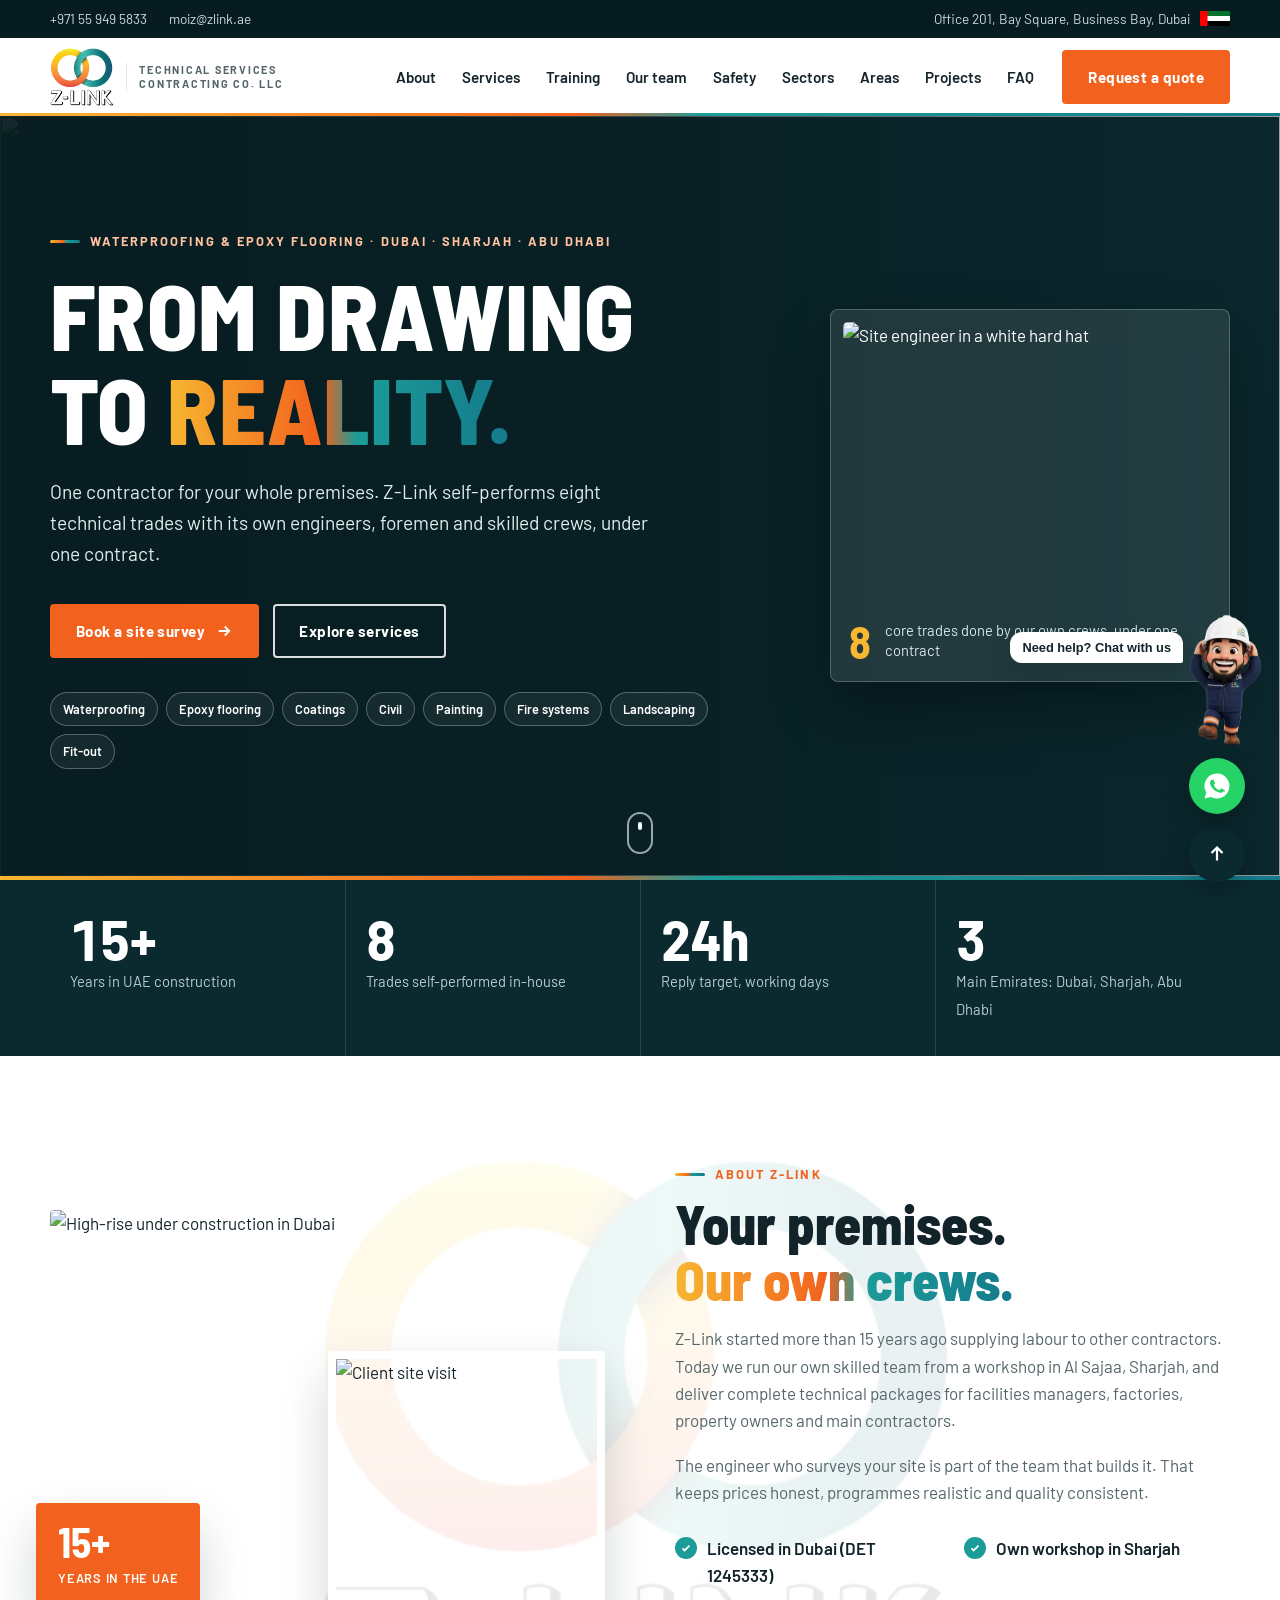
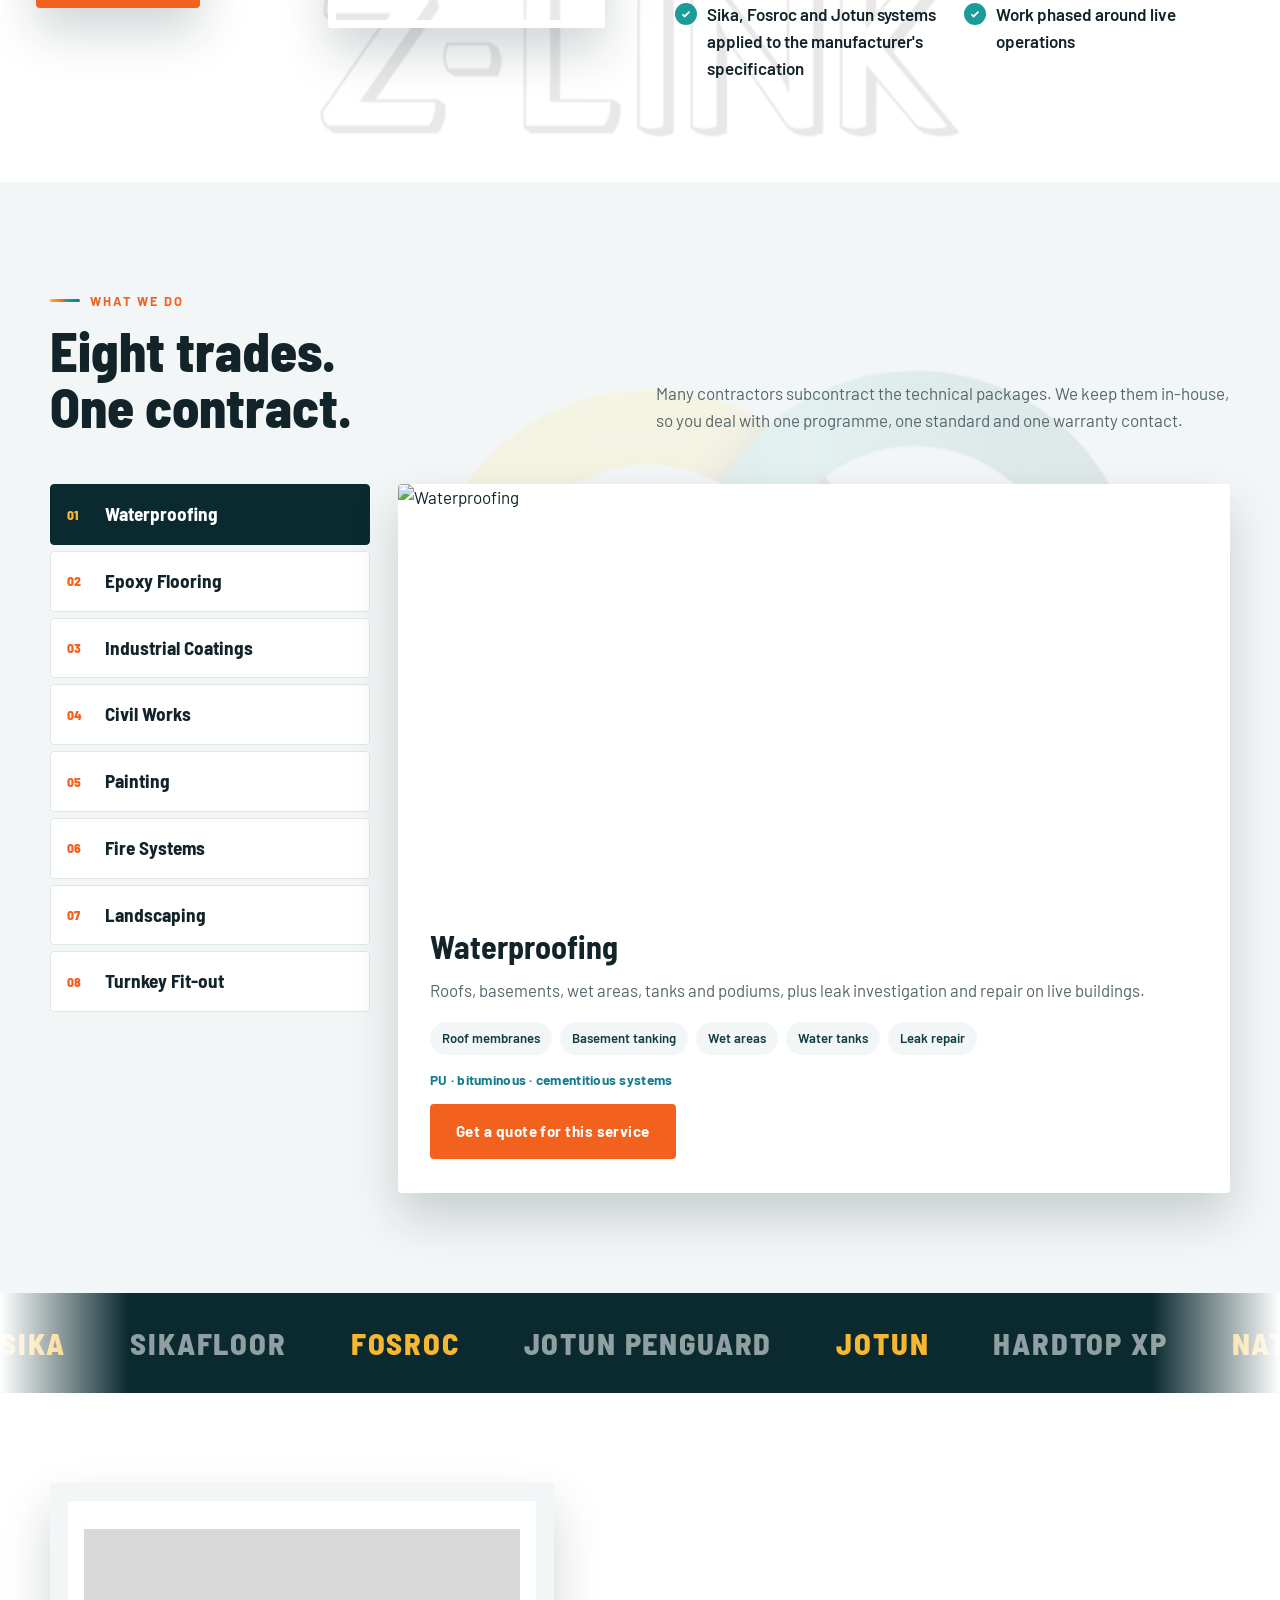
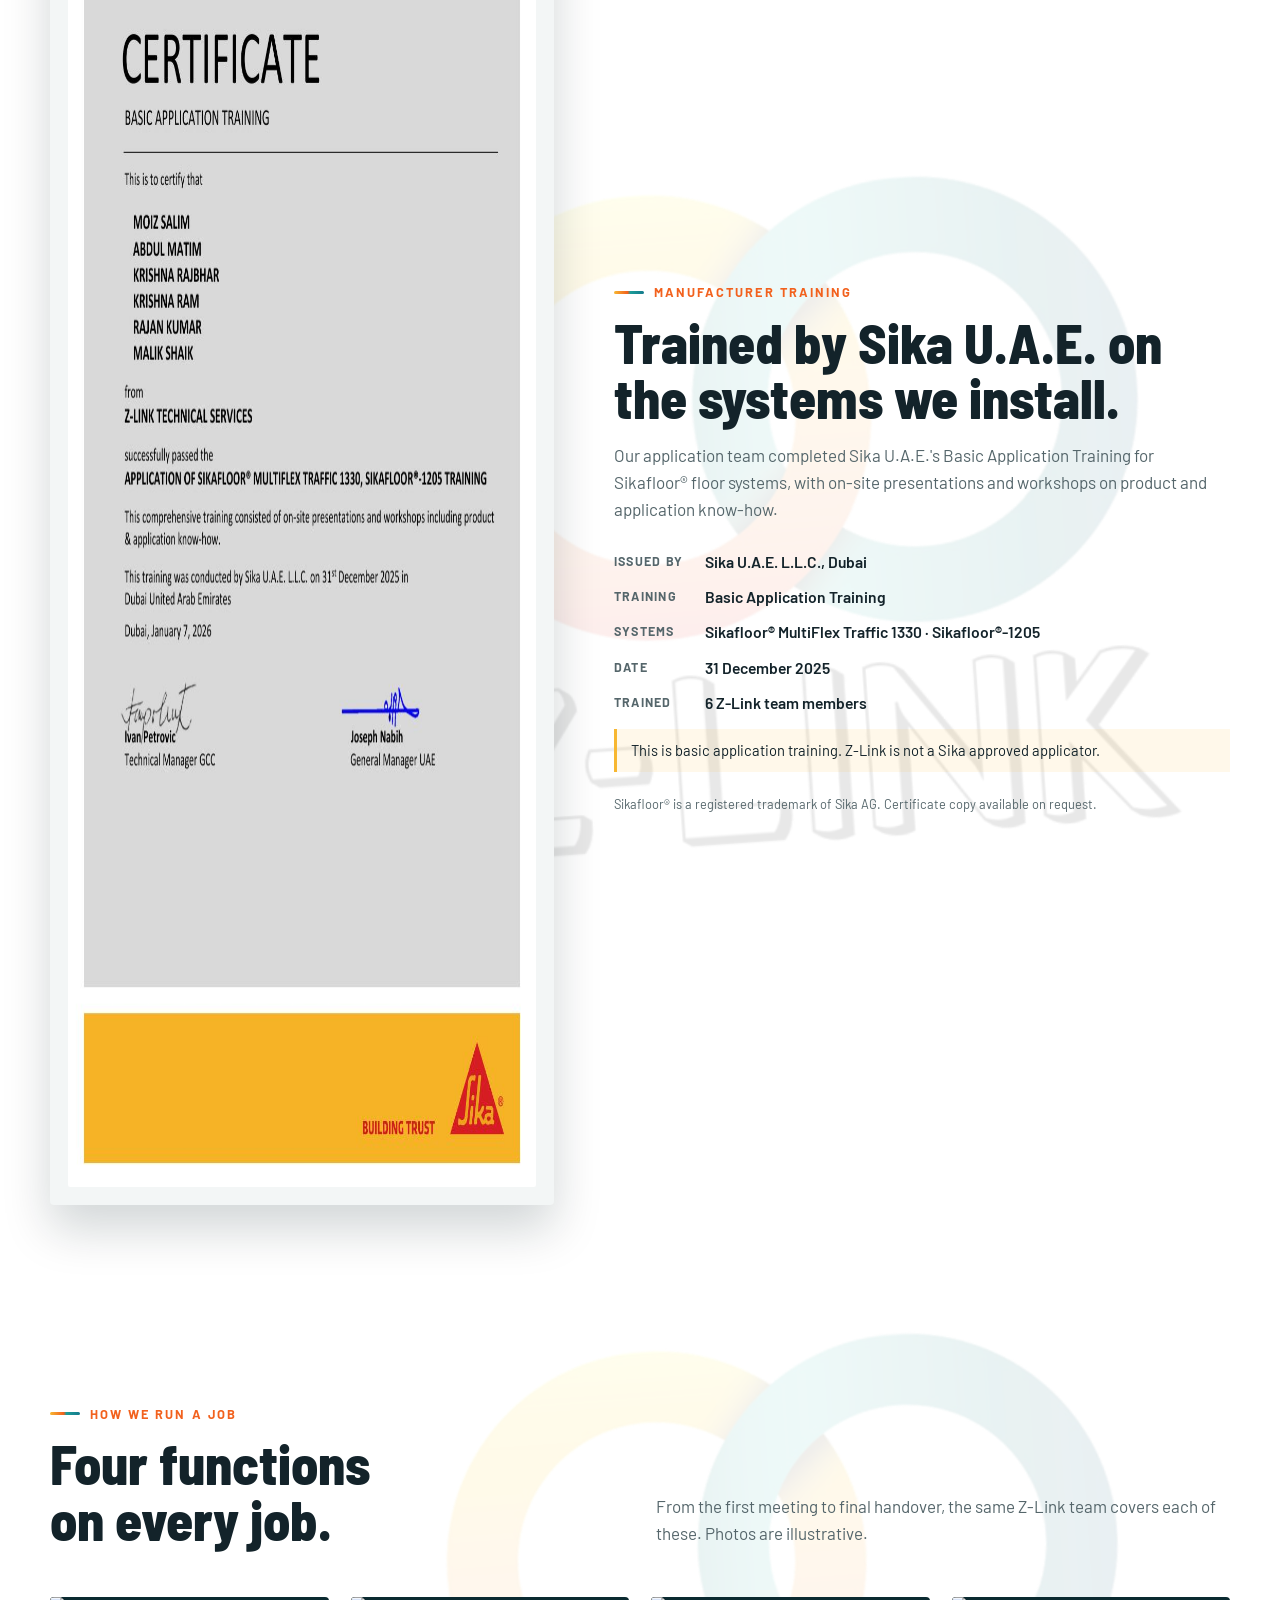
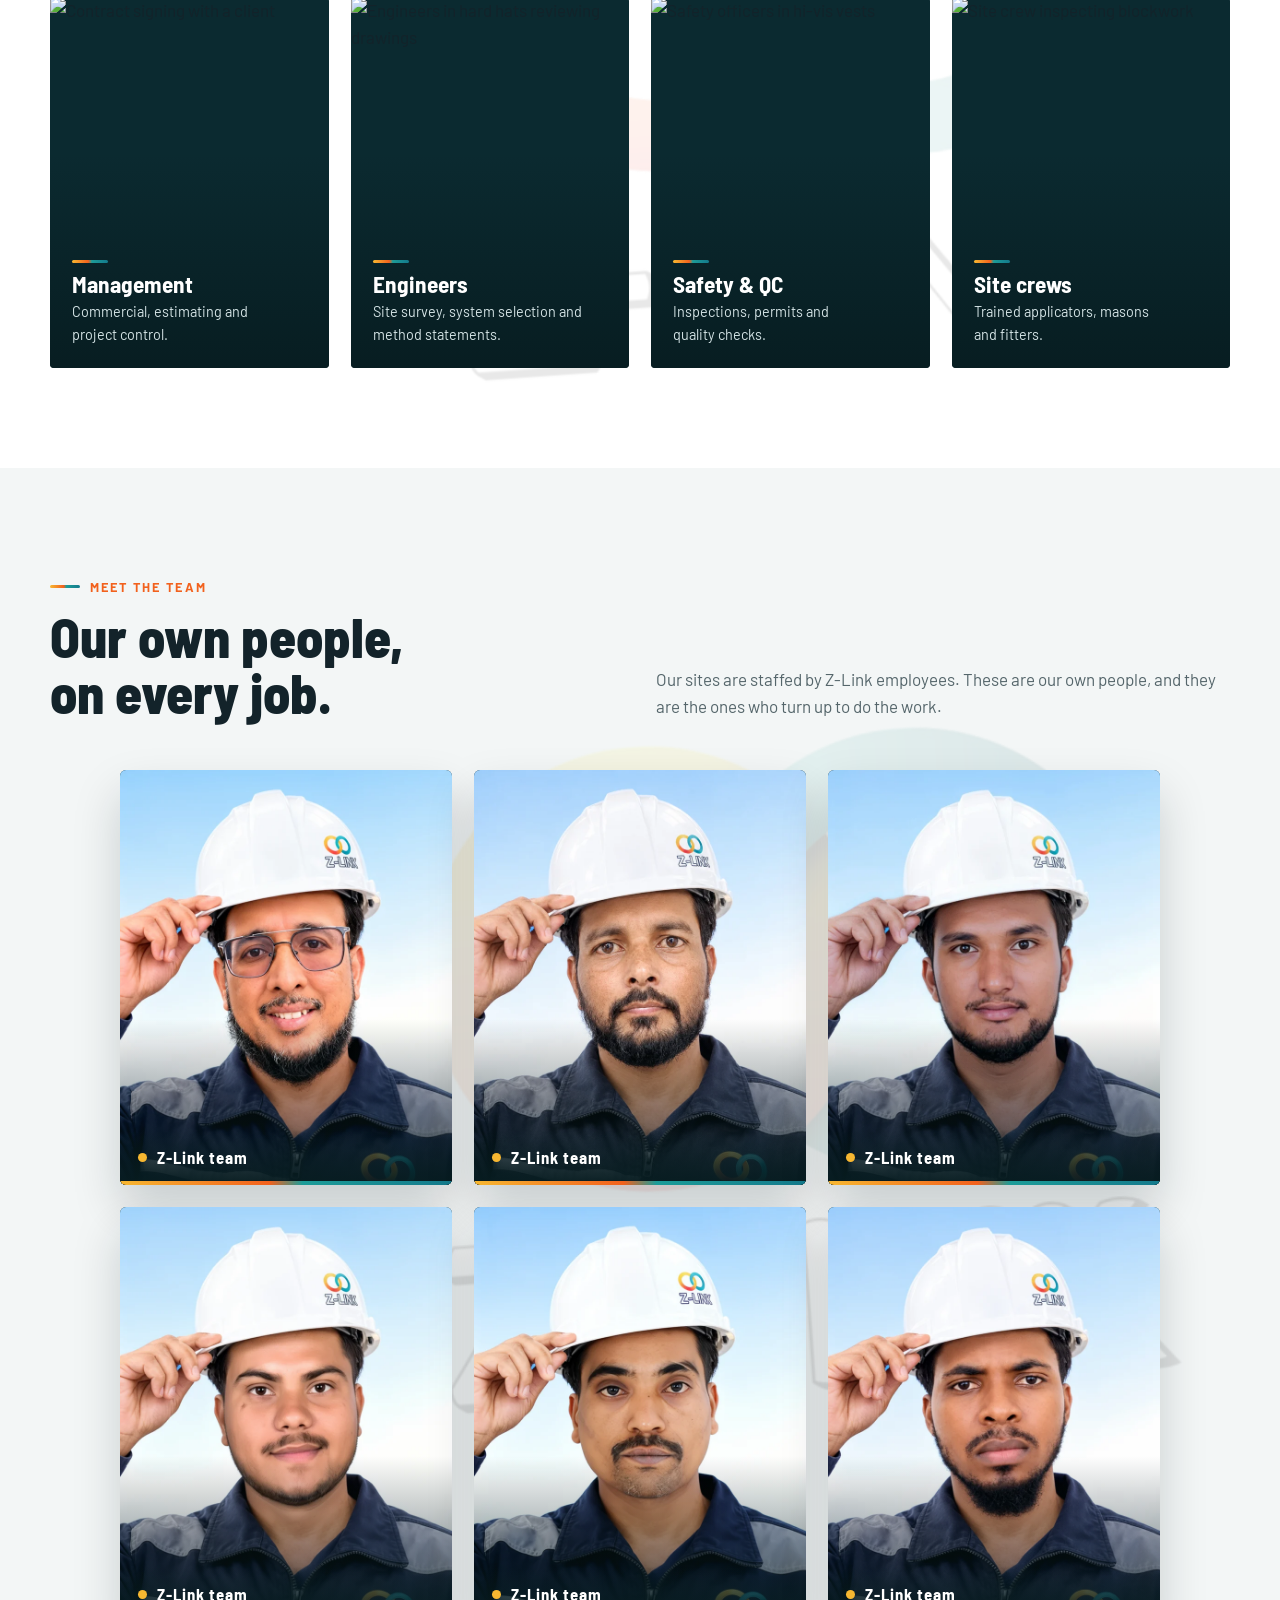
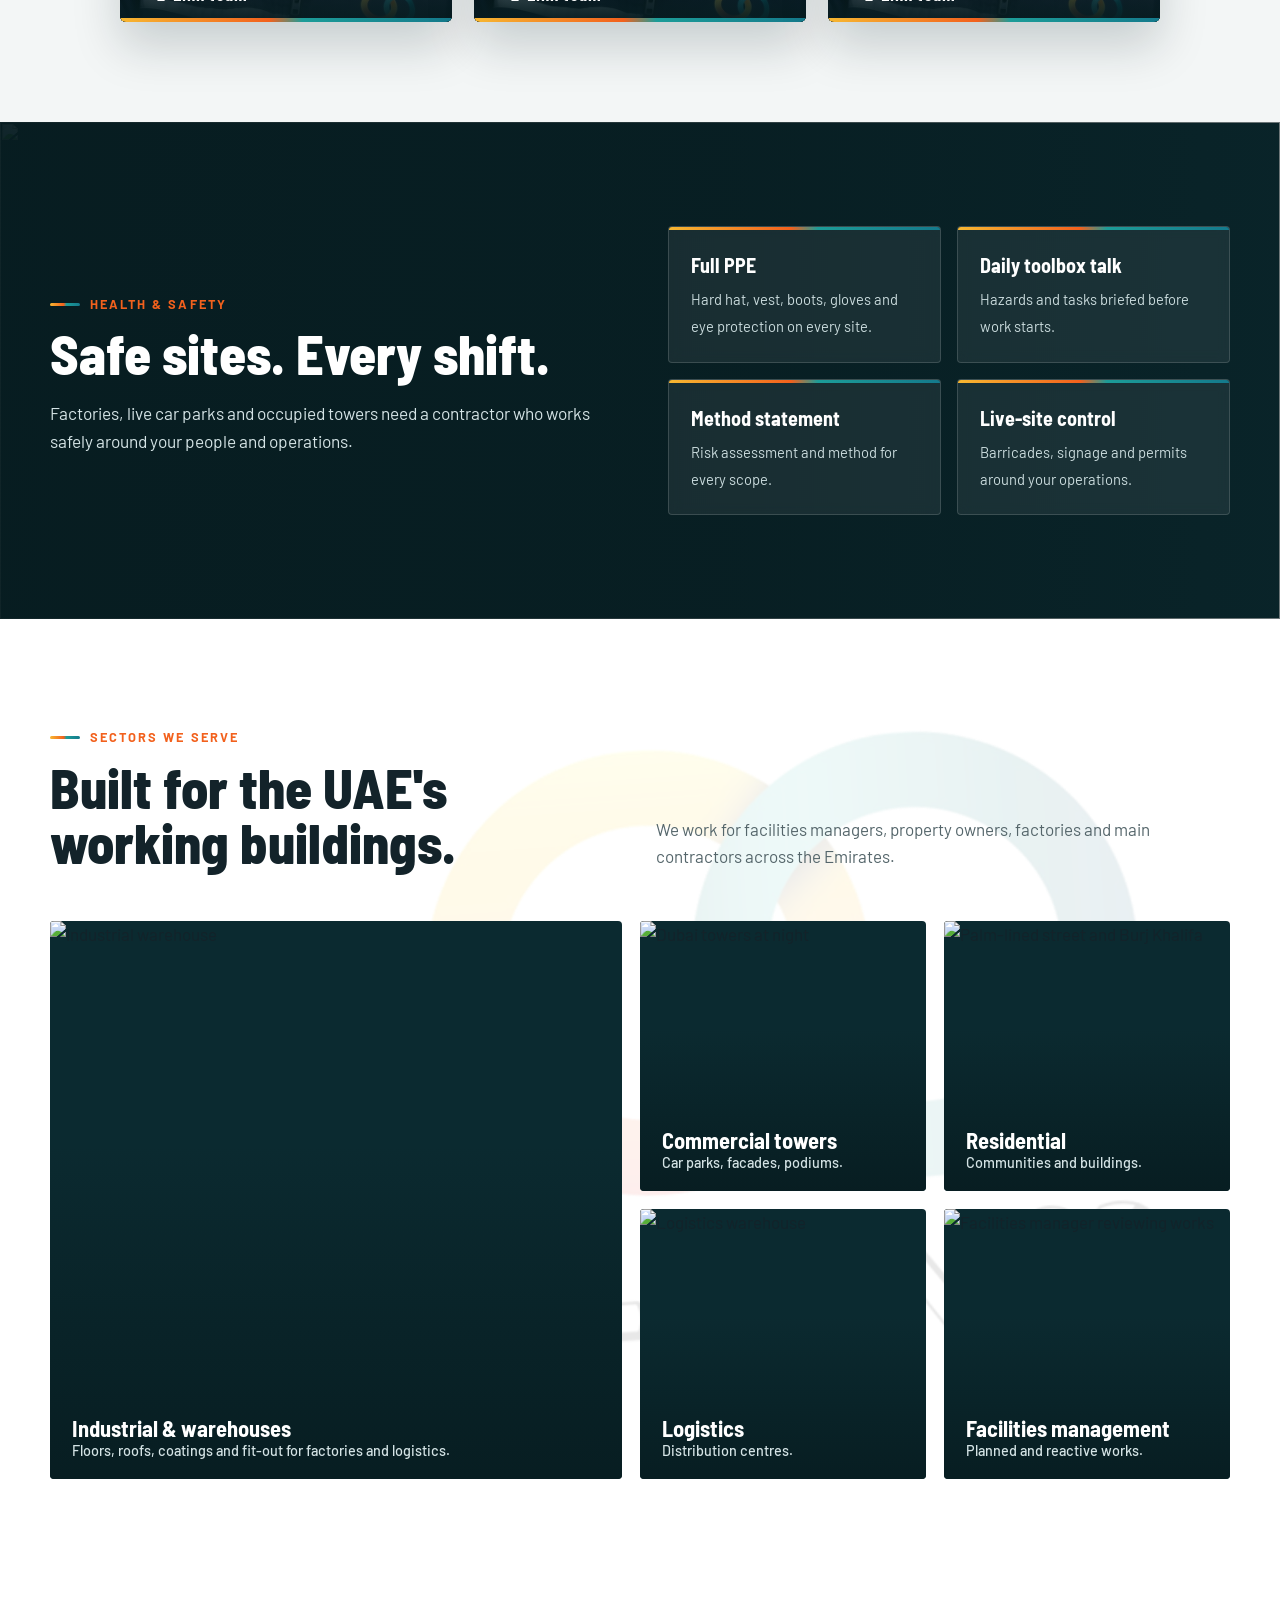
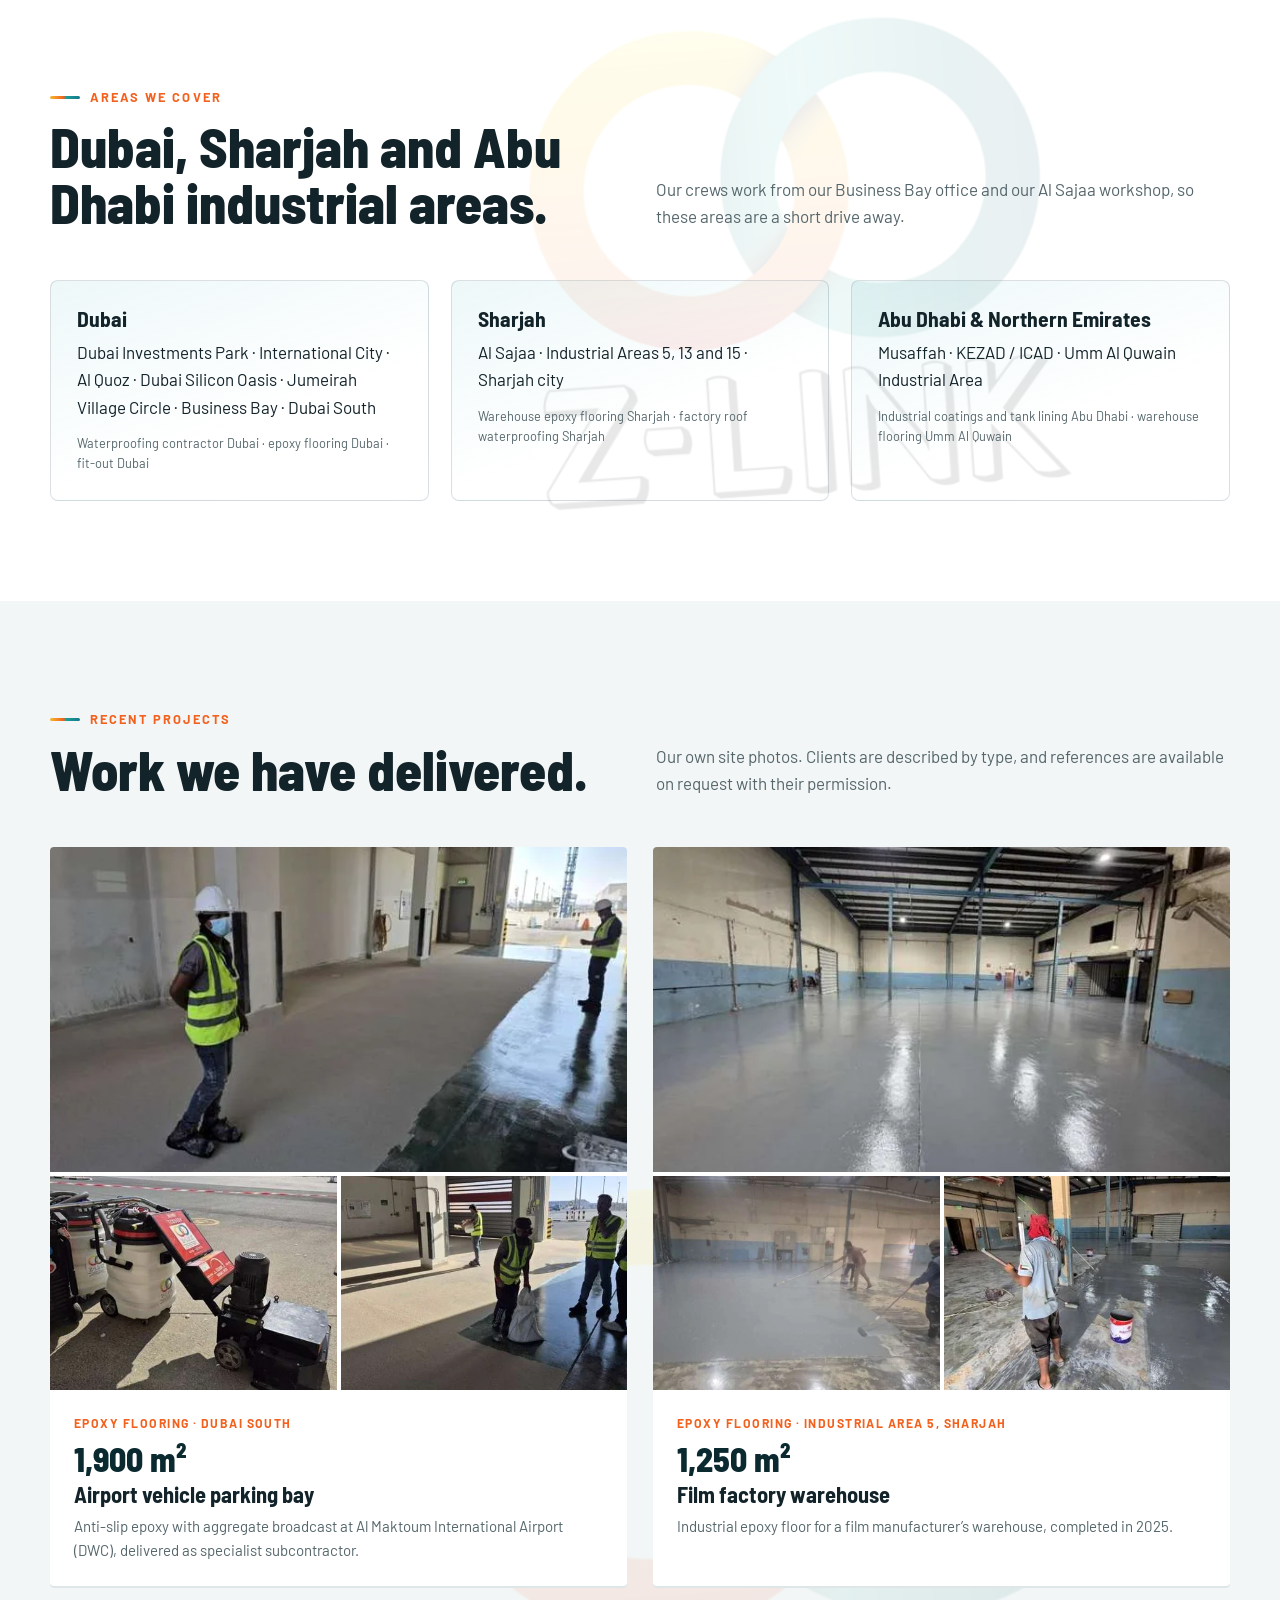
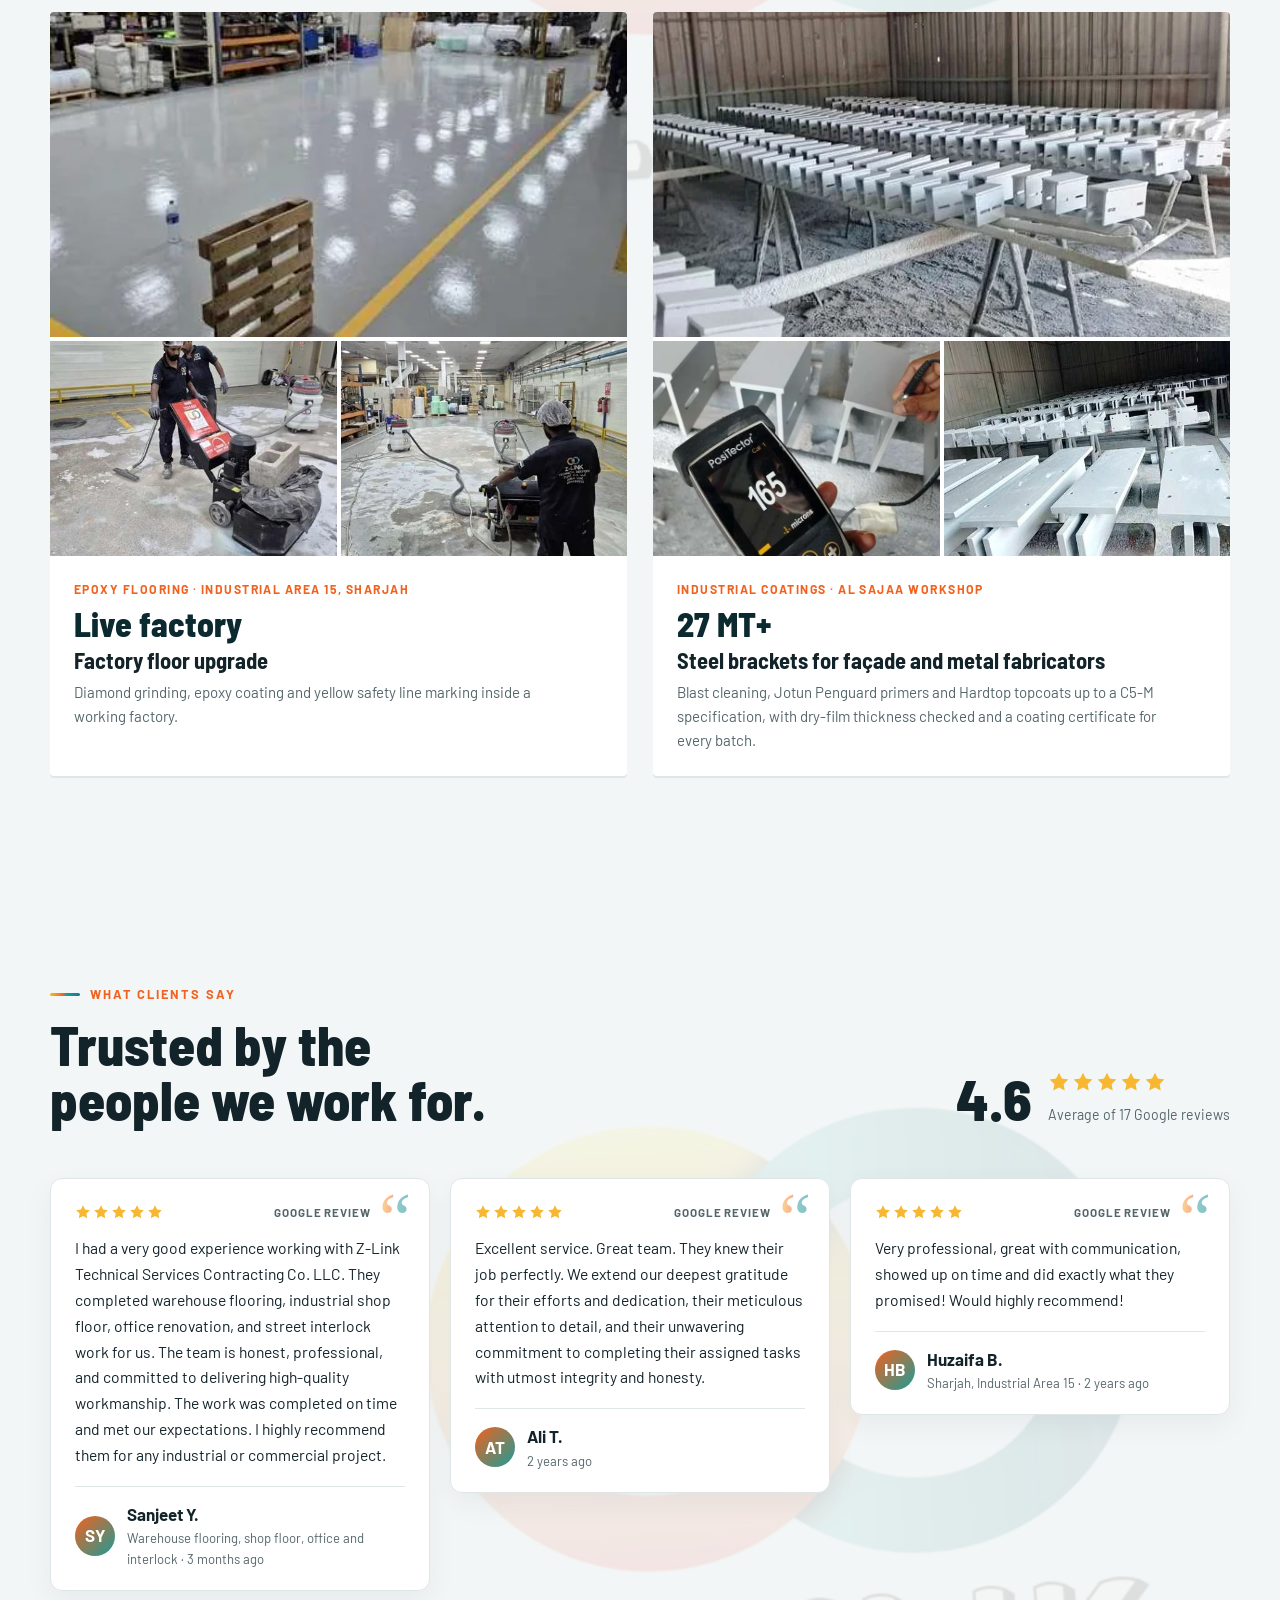
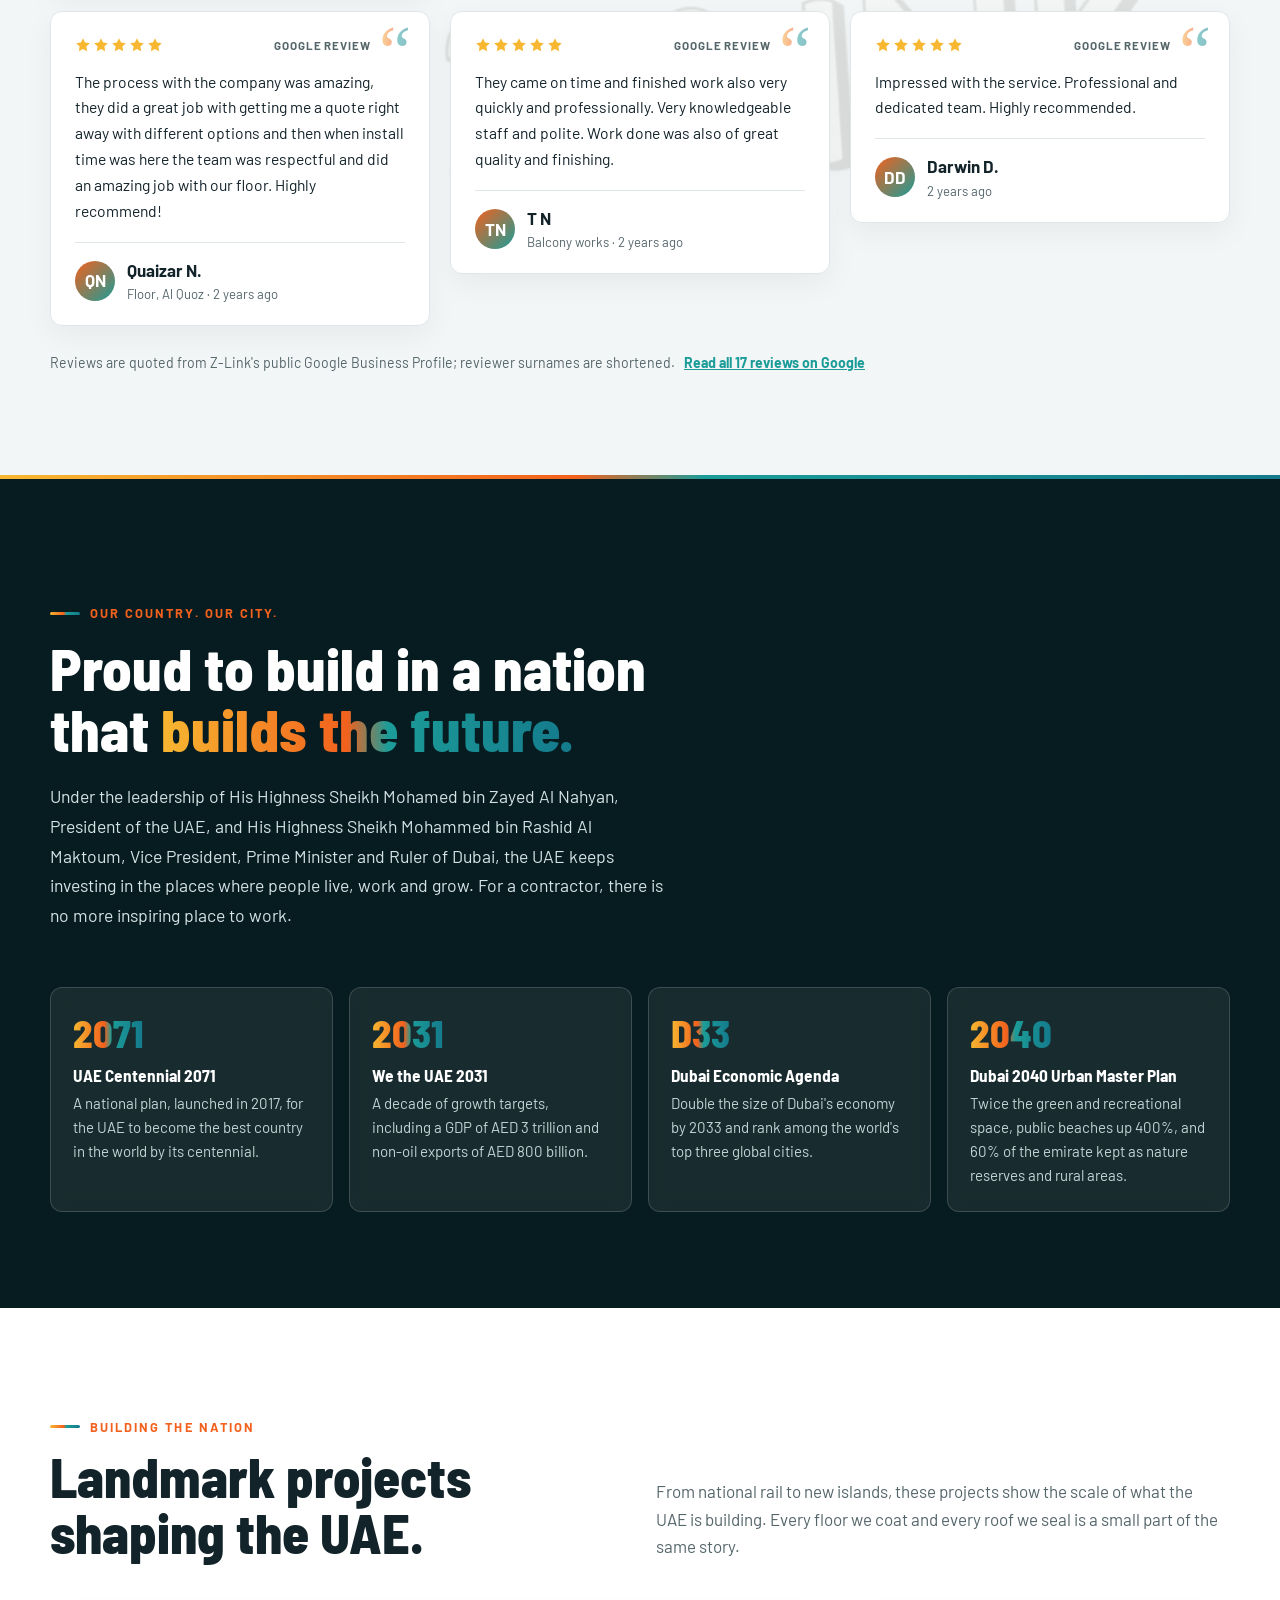
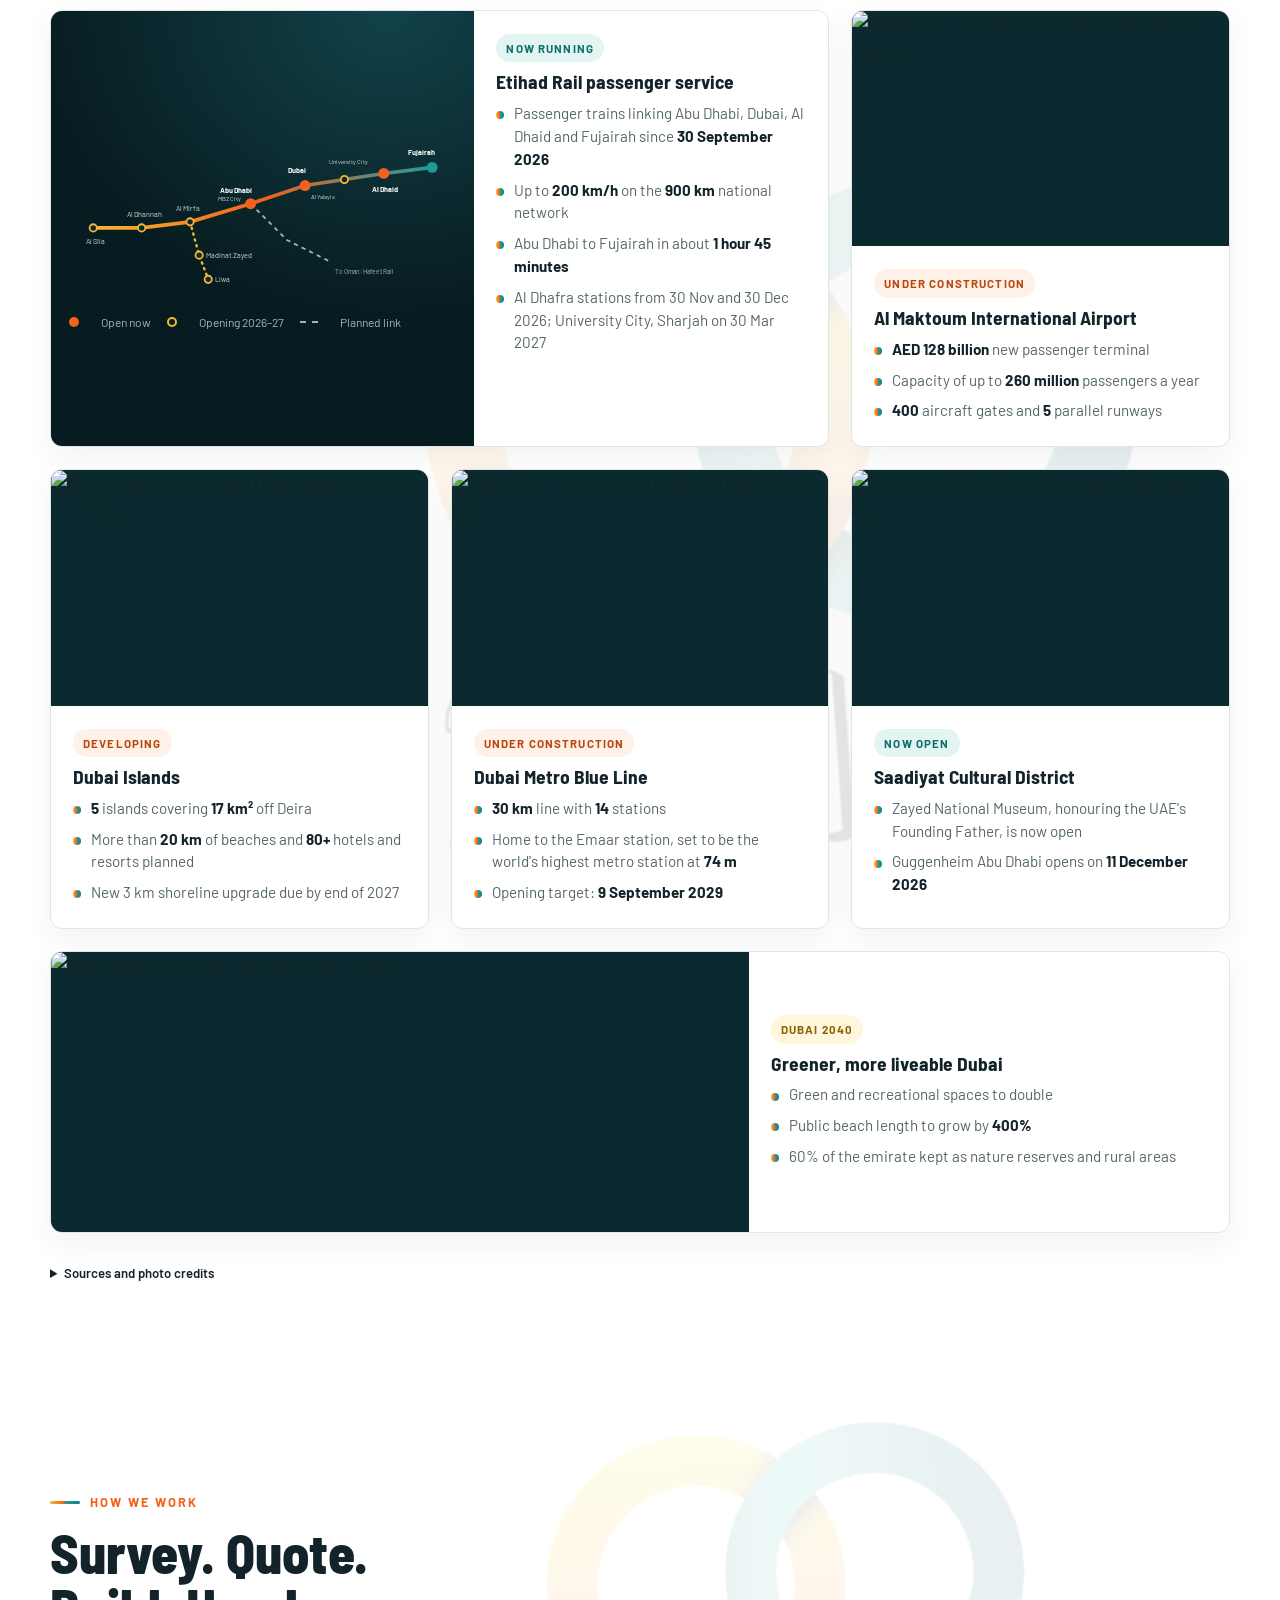
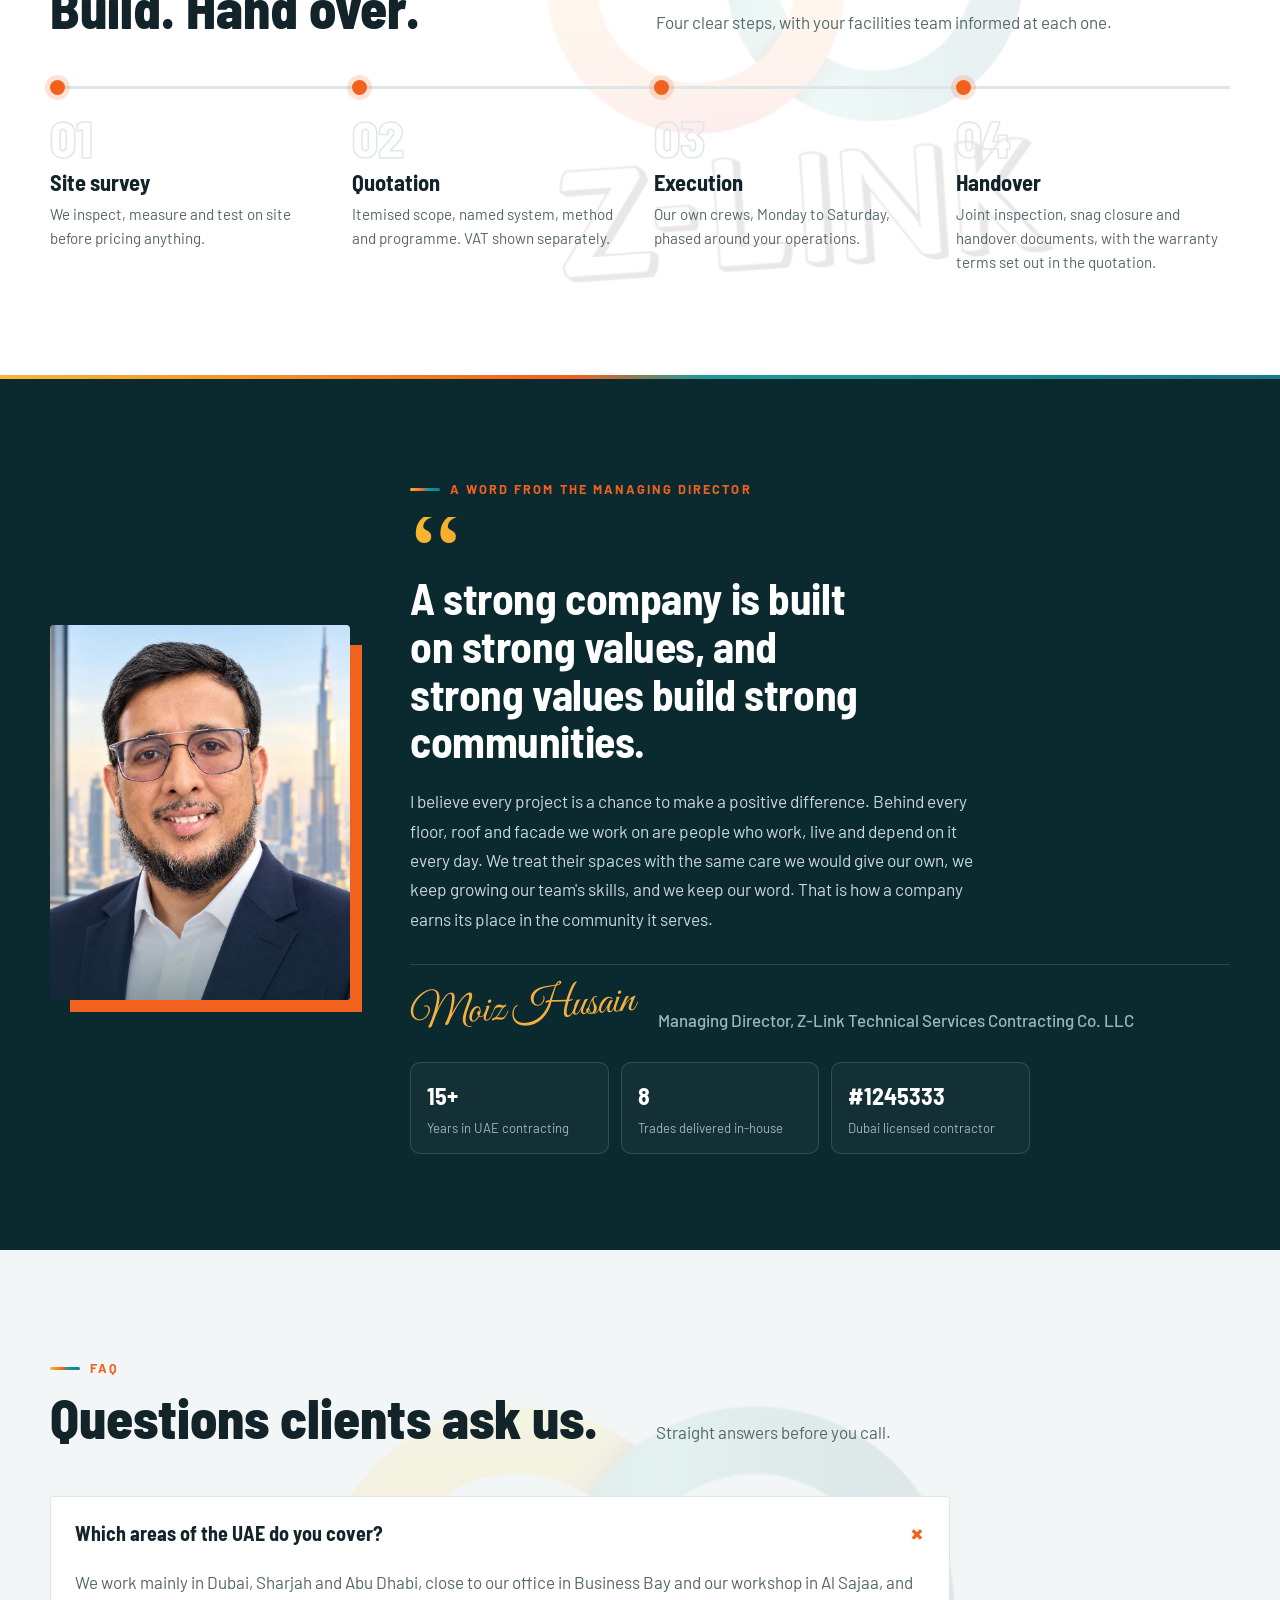
==== commit 675115f5: "Chat launcher: neon-glow Z-Link PPE mascot (rendered locally on RTX GPU) Co-Authored-By: Claude Opus" ====
--- a/index.html
+++ b/index.html
@@ -384,8 +384,18 @@
 
 
 /* Website chat assistant */
-.fab .zc-launch{background:linear-gradient(135deg,var(--orange),#d94d10);position:relative}
-.fab .zc-launch svg{width:28px;height:28px}
+.fab .zc-launch{width:auto;height:auto;padding:0;background:none;border-radius:0;box-shadow:none;position:relative;justify-self:end;cursor:pointer;-webkit-tap-highlight-color:transparent}
+.fab .zc-launch img{display:block;height:132px;width:auto;animation:zcNeon 2.4s ease-in-out infinite,zcBob 3.2s ease-in-out infinite;transform-origin:50% 100%;transition:transform .25s}
+.fab .zc-launch:hover img,.fab .zc-launch:focus-visible img{transform:scale(1.08) rotate(-3deg)}
+.fab .zc-launch:focus-visible{outline:none}
+@keyframes zcNeon{0%,100%{filter:drop-shadow(0 0 3px #ff7a2e) drop-shadow(0 0 10px rgba(255,98,20,.95)) drop-shadow(0 0 24px rgba(255,98,20,.75))}50%{filter:drop-shadow(0 0 3px #3ff5e8) drop-shadow(0 0 12px rgba(28,226,214,.95)) drop-shadow(0 0 28px rgba(28,190,180,.8))}}
+@keyframes zcBob{0%,100%{translate:0 0}50%{translate:0 -6px}}
+.zc-tip{position:absolute;right:calc(100% + 6px);top:18px;white-space:nowrap;background:#fff;color:var(--ink);font-size:.8rem;font-weight:700;padding:8px 12px;border-radius:12px 12px 2px 12px;box-shadow:0 8px 22px rgba(7,28,32,.22);animation:zcTip 9s ease-in-out infinite;pointer-events:none}
+@keyframes zcTip{0%,8%{opacity:0;transform:translateY(6px)}12%,45%{opacity:1;transform:none}50%,100%{opacity:0;transform:translateY(6px)}}
+.zc-launch[aria-expanded="true"] .zc-tip{display:none}
+.fab .zc-launch .zc-badge{top:4px;right:6px}
+@media (max-width:520px){.fab .zc-launch img{height:96px}.zc-tip{font-size:.74rem;top:10px}}
+@media (prefers-reduced-motion:reduce){.fab .zc-launch img{animation:none;filter:drop-shadow(0 0 8px rgba(242,97,29,.8))}.zc-tip{animation:none;opacity:1}}
 .zc-badge{position:absolute;top:-2px;right:-2px;min-width:20px;height:20px;border-radius:10px;background:var(--teal);color:#fff;font-size:.72rem;font-weight:700;display:grid;place-items:center;border:2px solid #fff}
 .zc{position:fixed;right:max(18px,env(safe-area-inset-right,0px));bottom:calc(max(18px,env(safe-area-inset-bottom,0px)) + 76px);width:min(380px,calc(100vw - 32px));height:min(600px,calc(100dvh - 120px));display:flex;flex-direction:column;background:#fff;border-radius:16px;box-shadow:0 30px 70px rgba(7,28,32,.35);z-index:1001;overflow:hidden;border:1px solid var(--line);transform-origin:bottom right;animation:zcIn .25s ease}
 .zc[hidden]{display:none}
@@ -915,7 +925,7 @@
   </form>
 </section>
 <div class="fab">
-  <button class="zc-launch" type="button" aria-label="Chat with Z-Link" aria-controls="zc" aria-expanded="false"><svg viewBox="0 0 24 24" fill="none" stroke="#fff" stroke-width="2"><path d="M21 12a8 8 0 0 1-11.6 7.1L4 20l1-4.6A8 8 0 1 1 21 12z"/><path d="M8.5 11h.01M12 11h.01M15.5 11h.01" stroke-width="3" stroke-linecap="round"/></svg><span class="zc-badge" hidden>1</span></button>
+  <button class="zc-launch" type="button" aria-label="Chat with Z-Link" aria-controls="zc" aria-expanded="false"><span class="zc-tip" aria-hidden="true">Need help? Chat with us</span><img src="assets/images/mascot.webp" alt="" width="199" height="360"><span class="zc-badge" hidden>1</span></button>
   <a class="wa" href="https://wa.me/971559495833?text=Hello%20Z-Link%2C%20I%20have%20an%20enquiry" target="_blank" rel="noopener" aria-label="Chat on WhatsApp"><svg viewBox="0 0 24 24" fill="#fff"><path d="M12 2a10 10 0 0 0-8.6 15.1L2 22l5-1.3A10 10 0 1 0 12 2zm5.3 14.1c-.2.6-1.3 1.2-1.8 1.2-.5.1-1 .2-3.3-.7-2.8-1.1-4.5-3.9-4.7-4.1-.1-.2-1.1-1.5-1.1-2.9s.7-2.1 1-2.4c.3-.3.6-.3.8-.3h.6c.2 0 .4 0 .6.5l.9 2.1c.1.2.1.3 0 .5l-.3.5-.4.5c-.1.1-.3.3-.1.6.2.3.8 1.3 1.7 2.1 1.2 1 2.1 1.3 2.4 1.5.3.1.5.1.6-.1l.9-1c.2-.3.4-.2.6-.1l2 .9c.3.1.5.2.5.3.1.2.1.7-.1 1.3z"/></svg></a>
   <button class="top" type="button" aria-label="Back to top"><svg viewBox="0 0 24 24" fill="none" stroke="currentColor" stroke-width="2.4"><path d="M12 19V5M6 11l6-6 6 6"/></svg></button>
 </div>
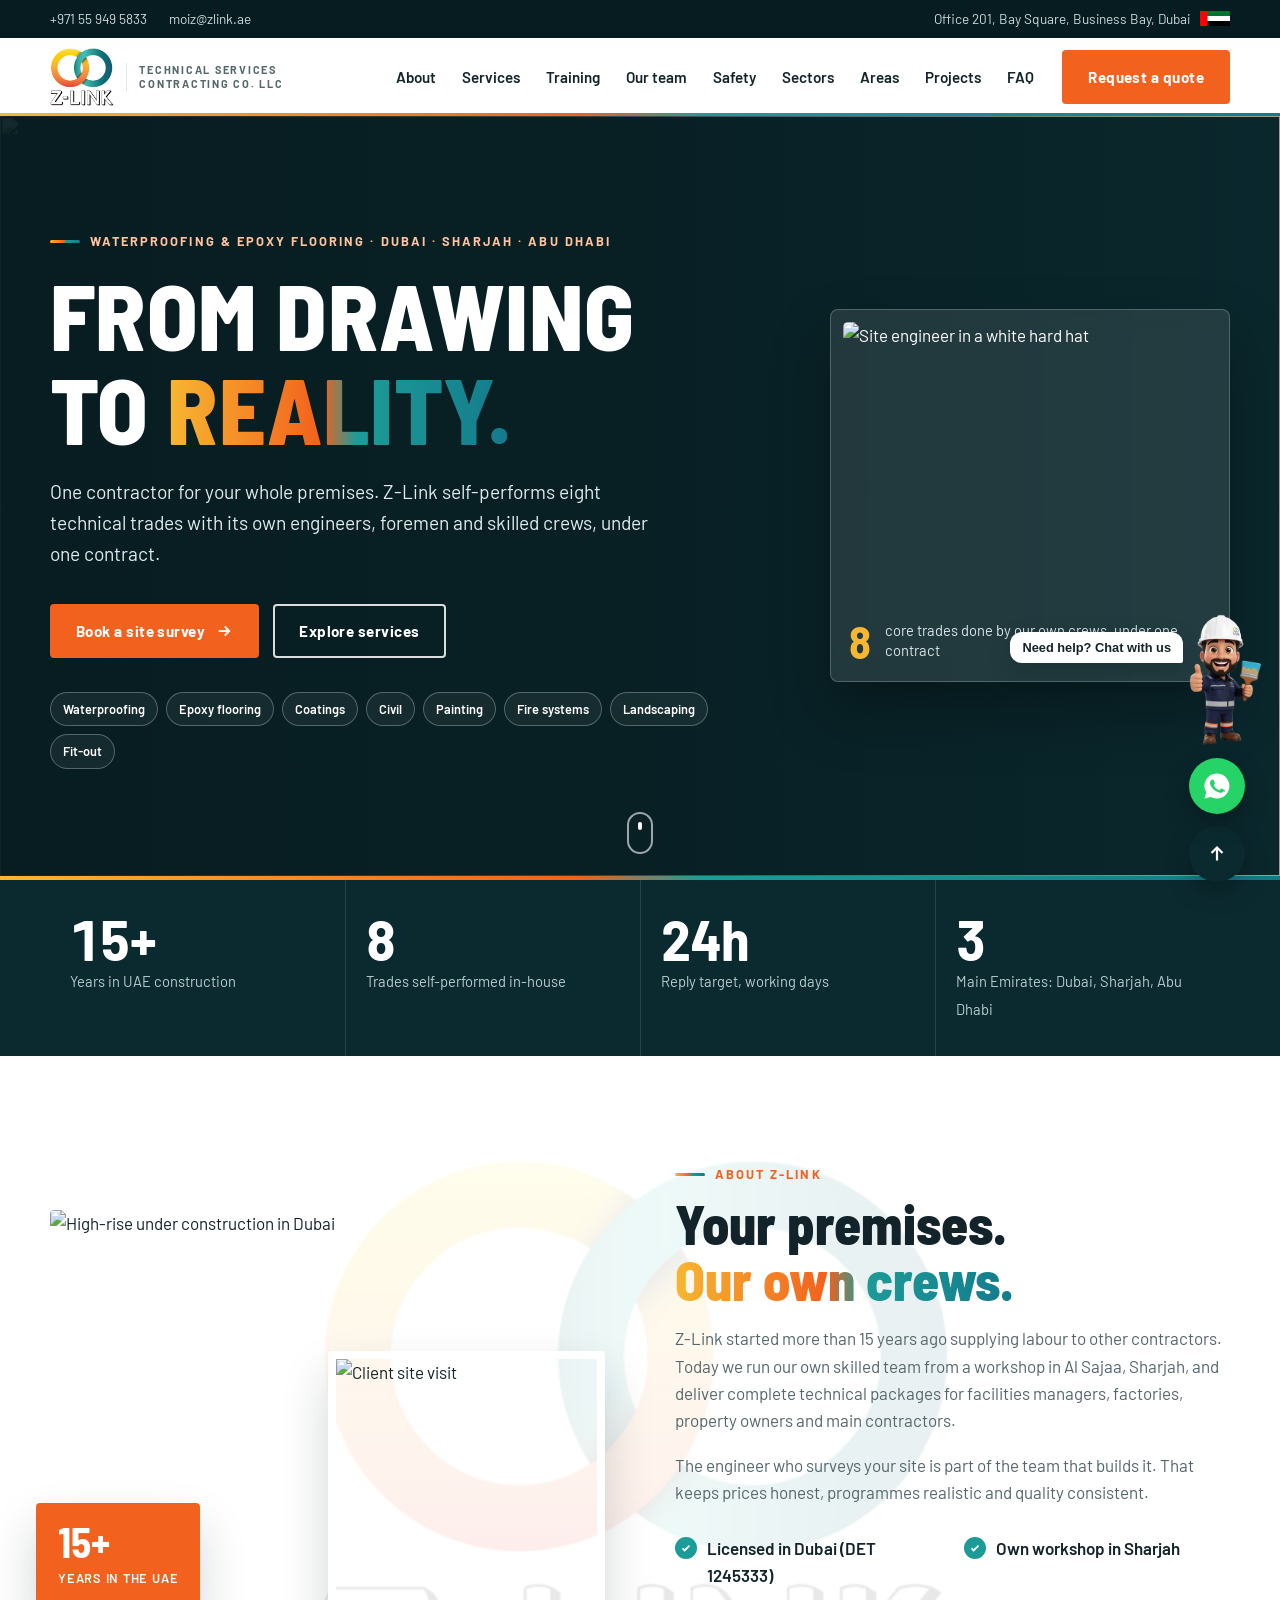
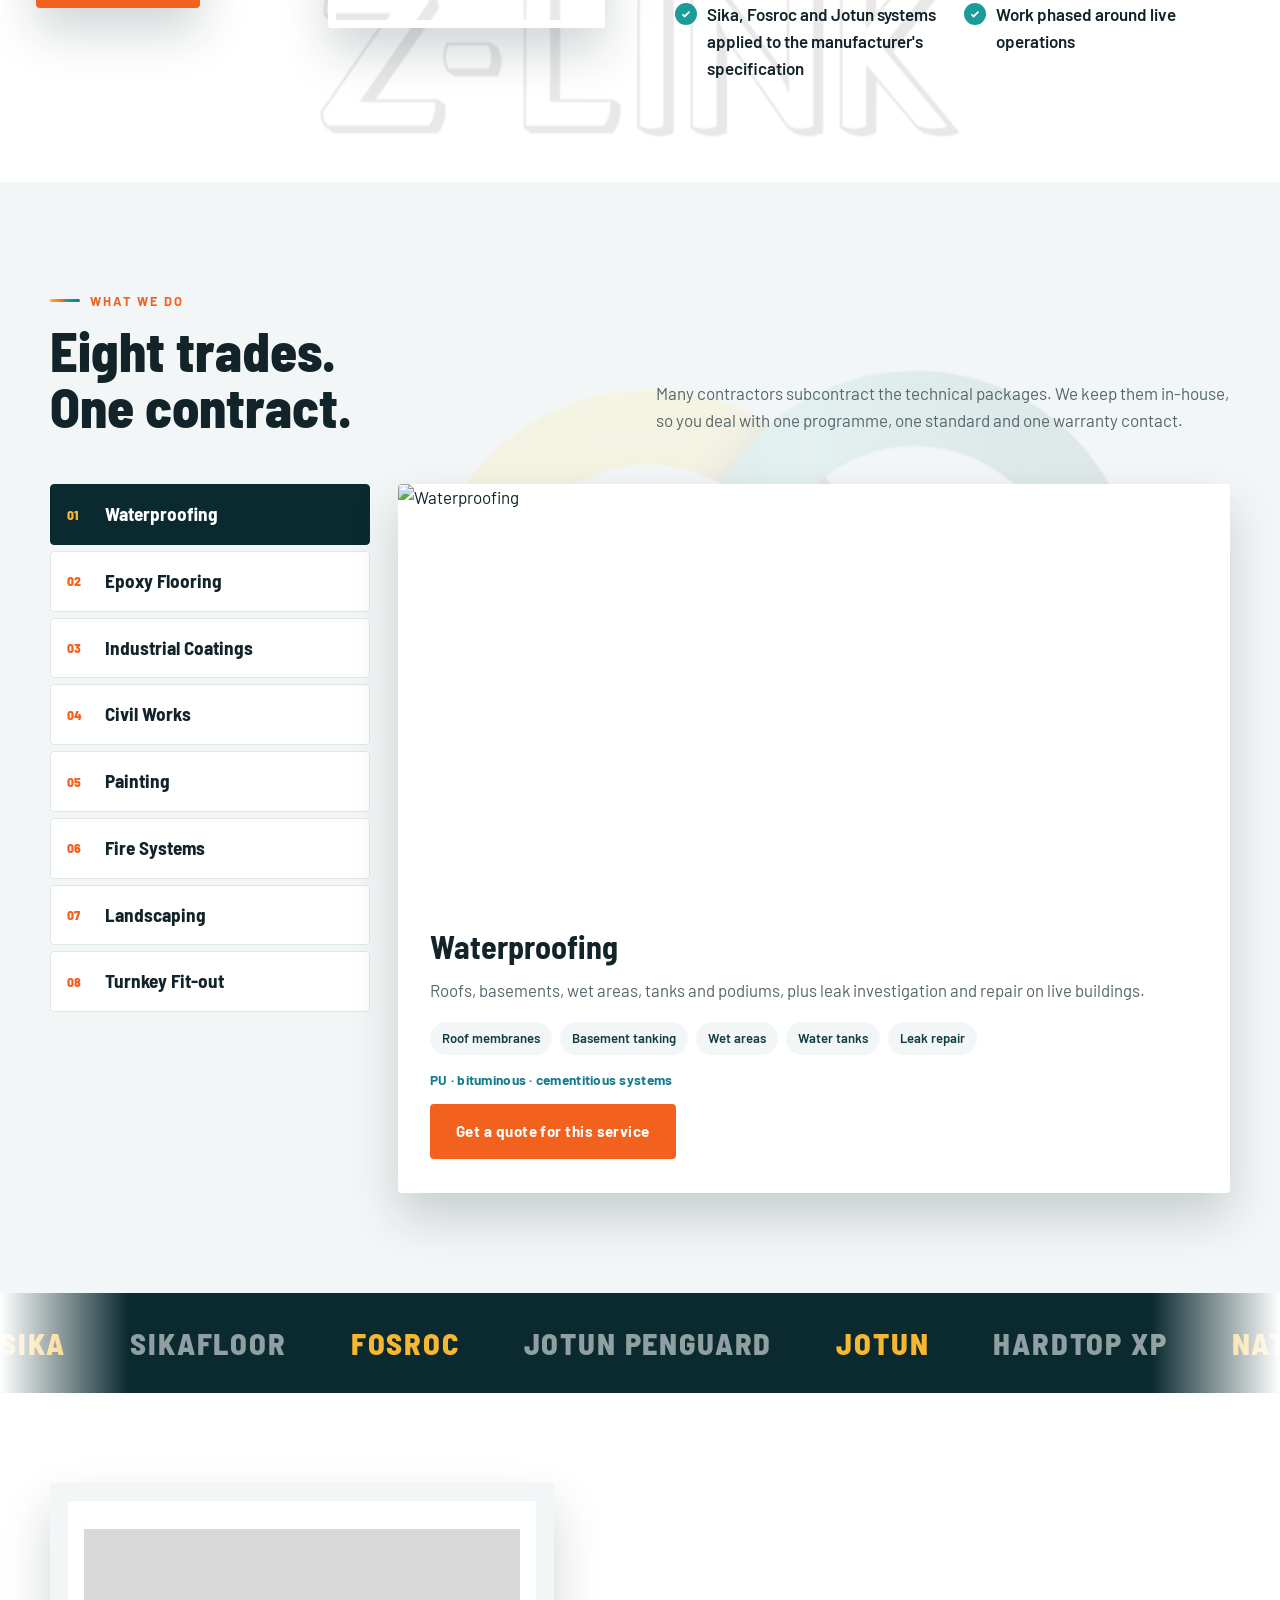
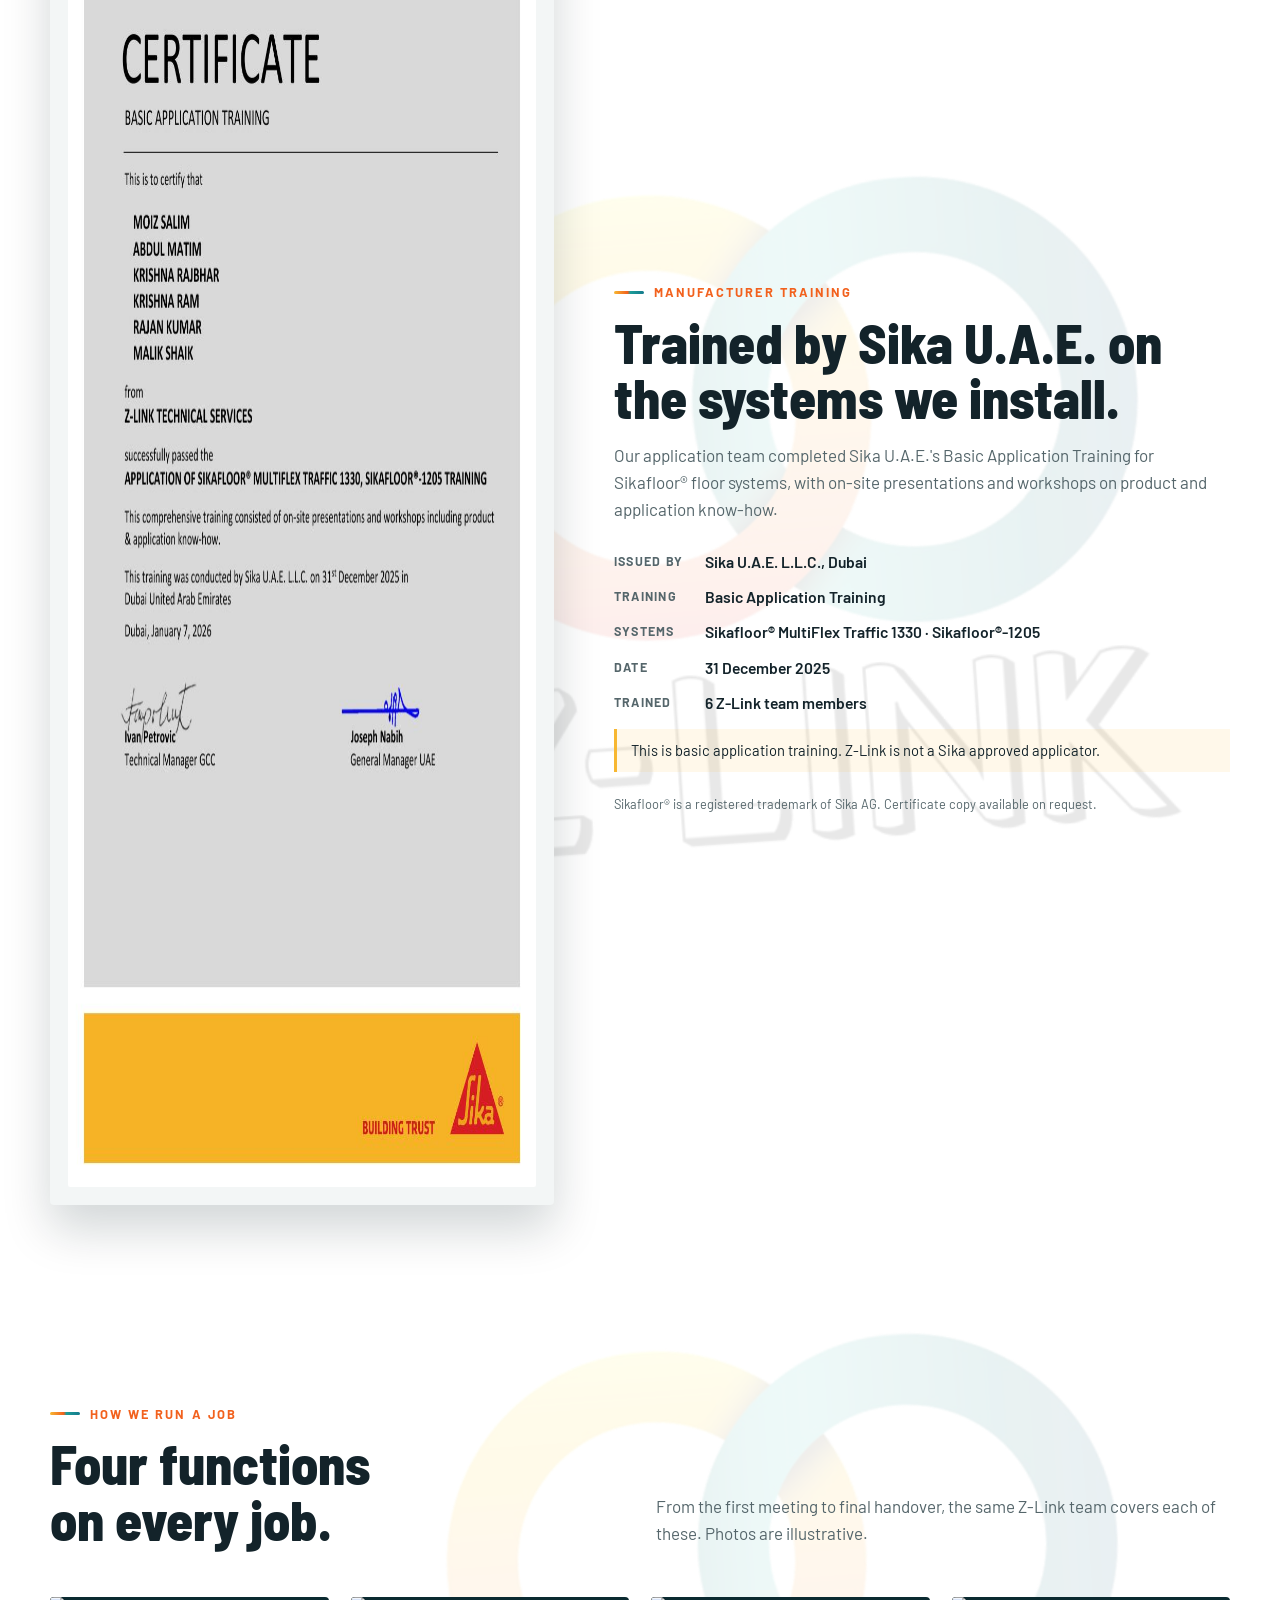
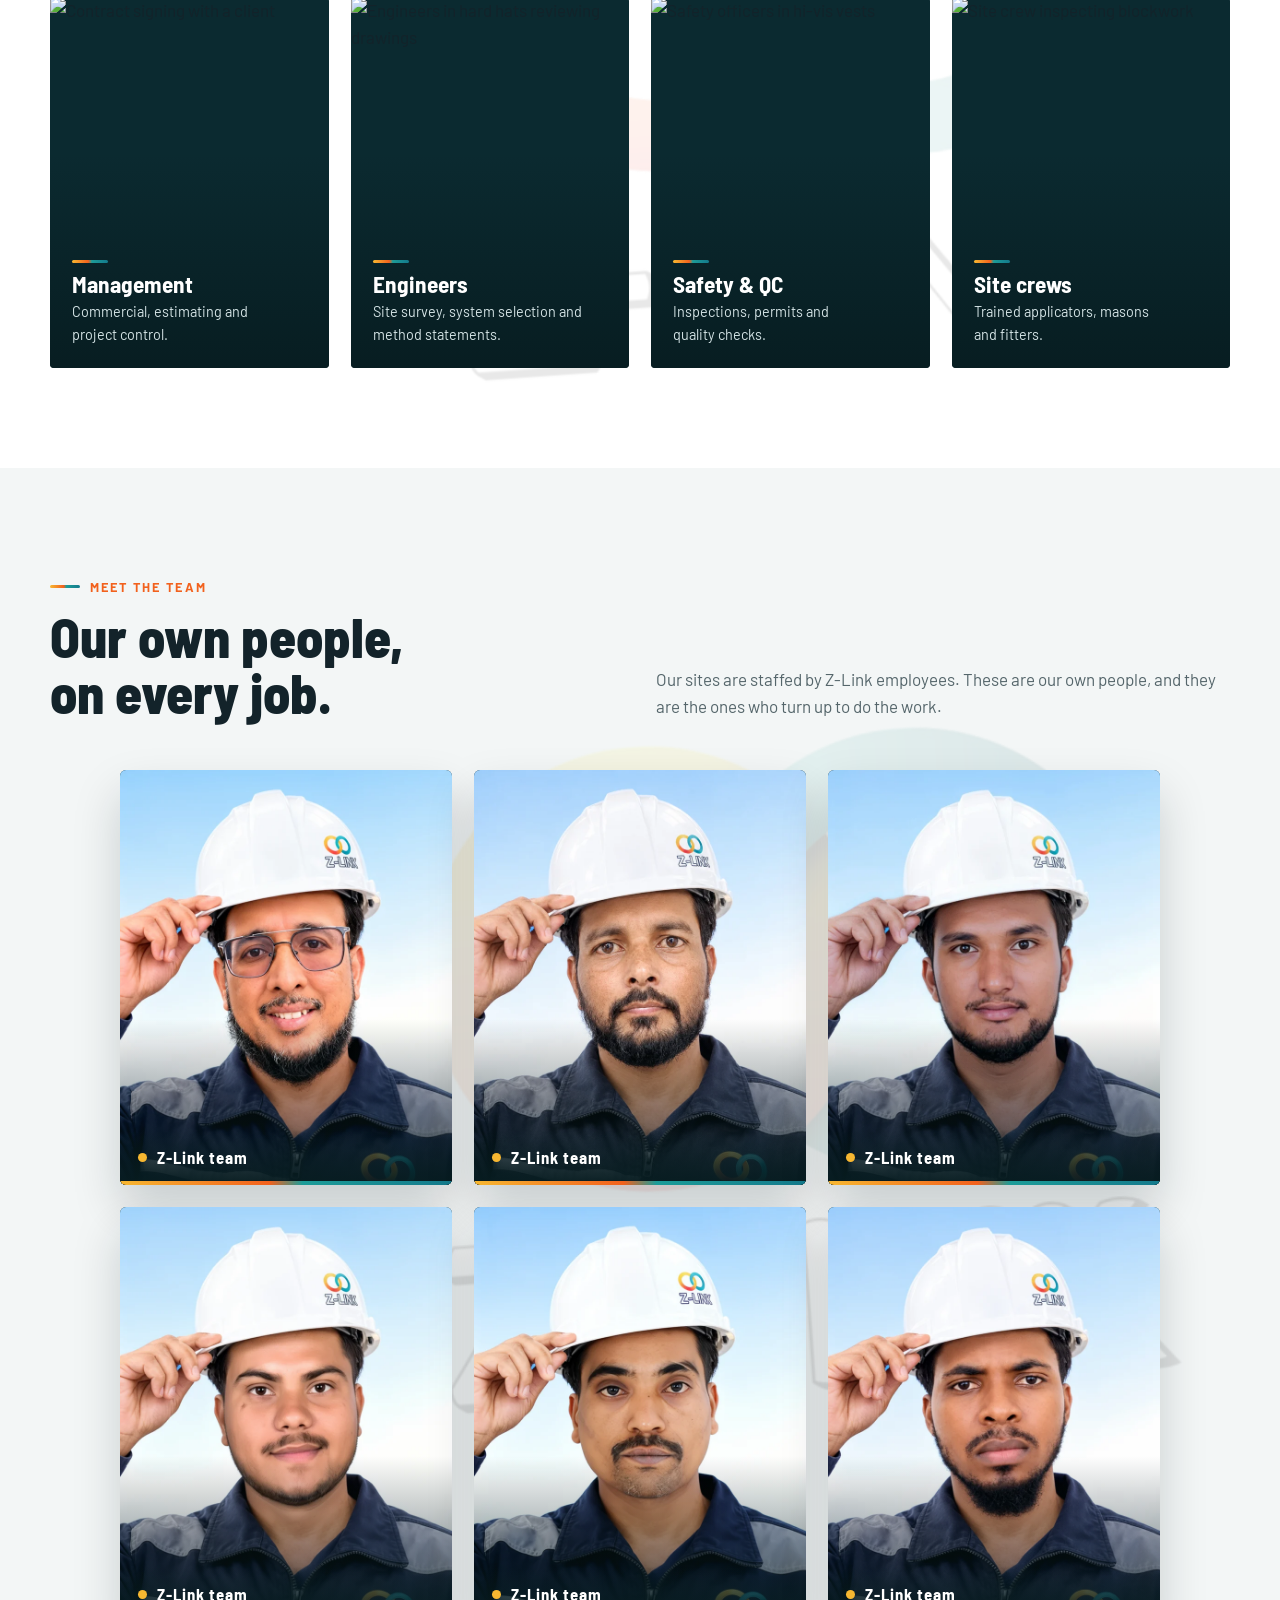
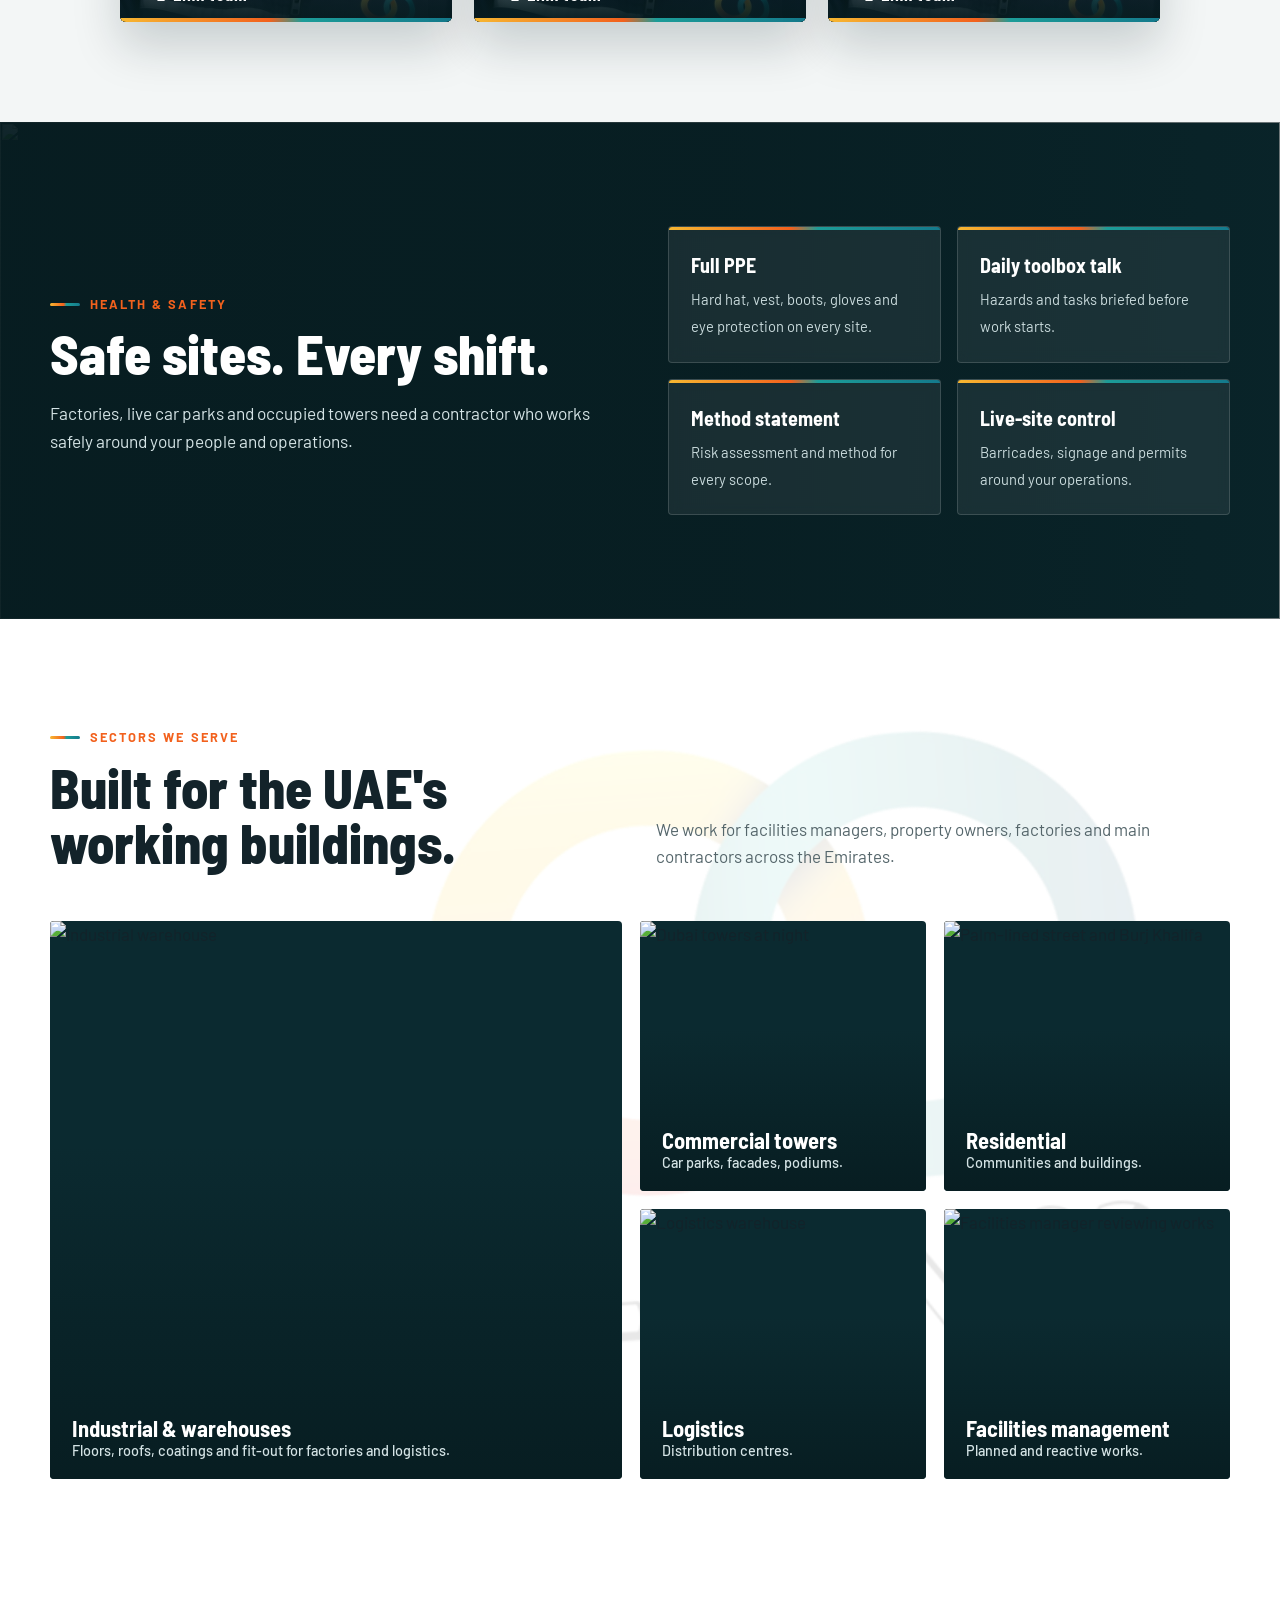
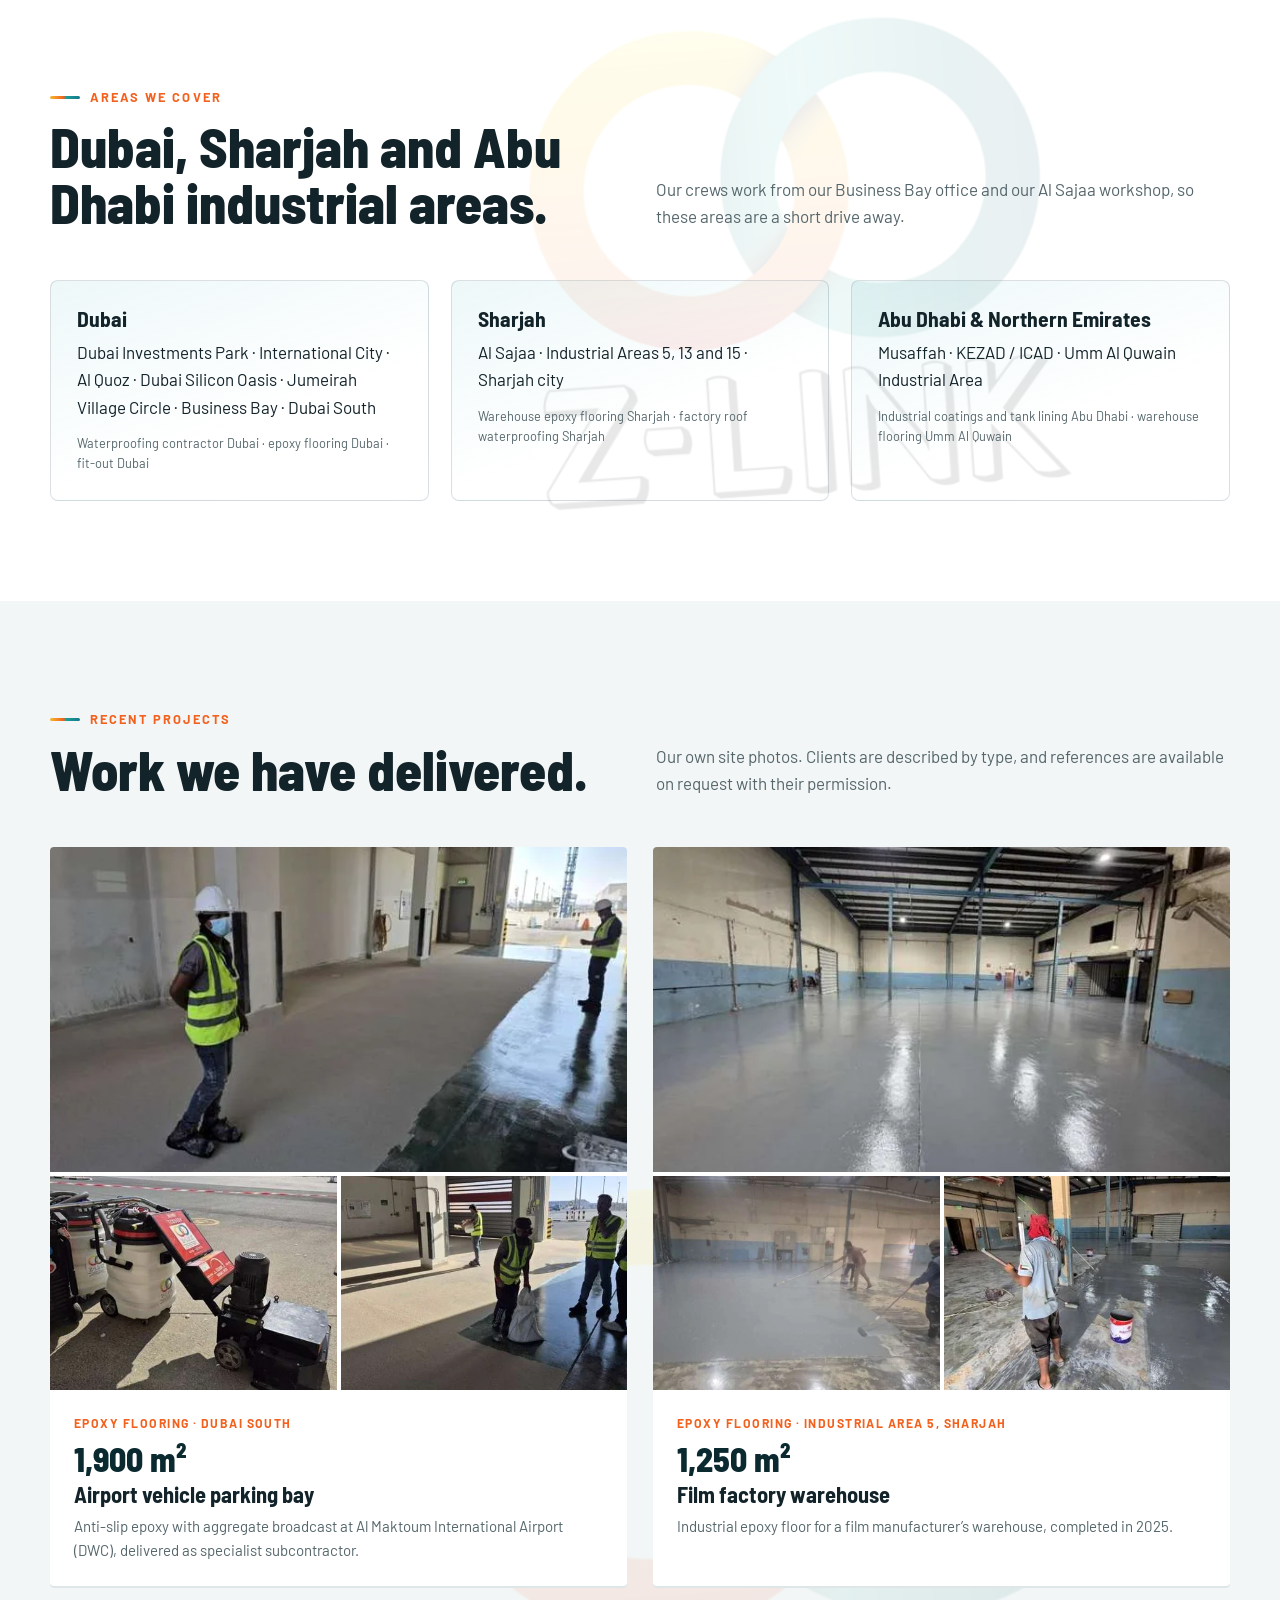
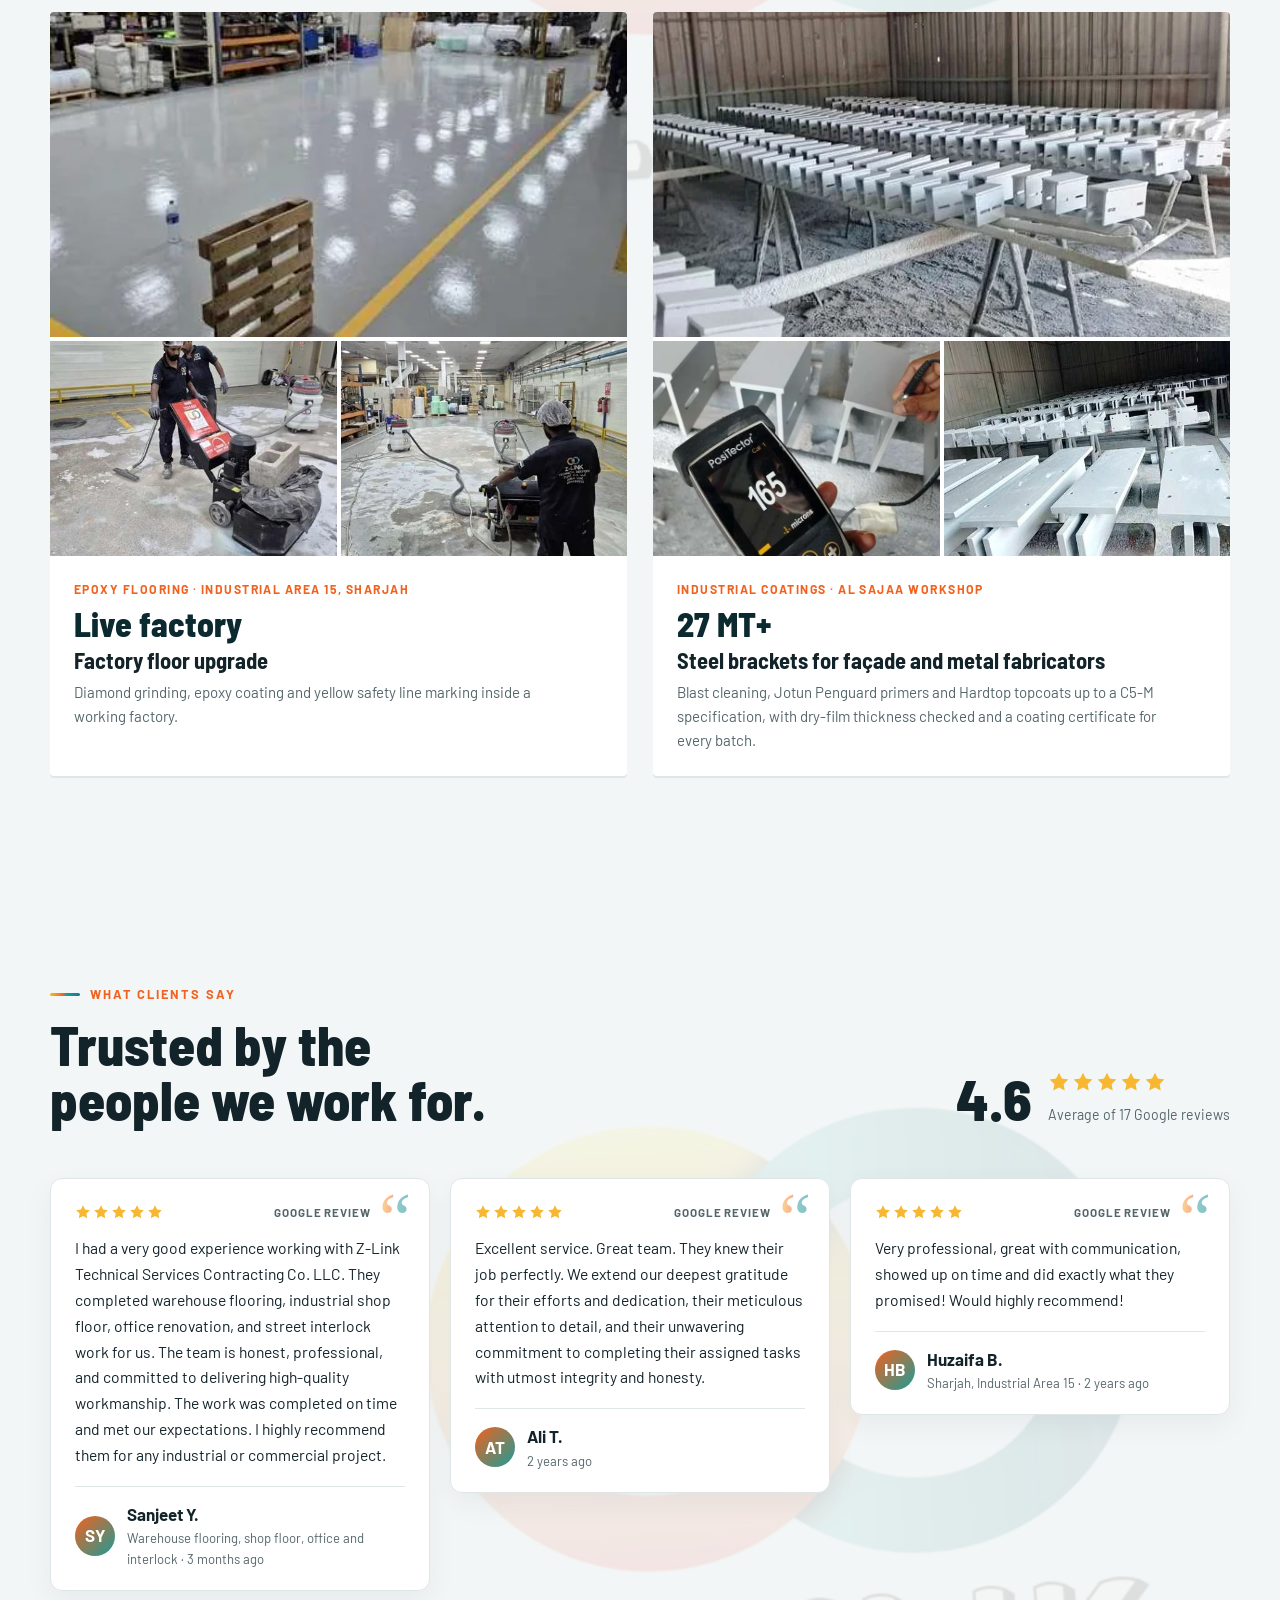
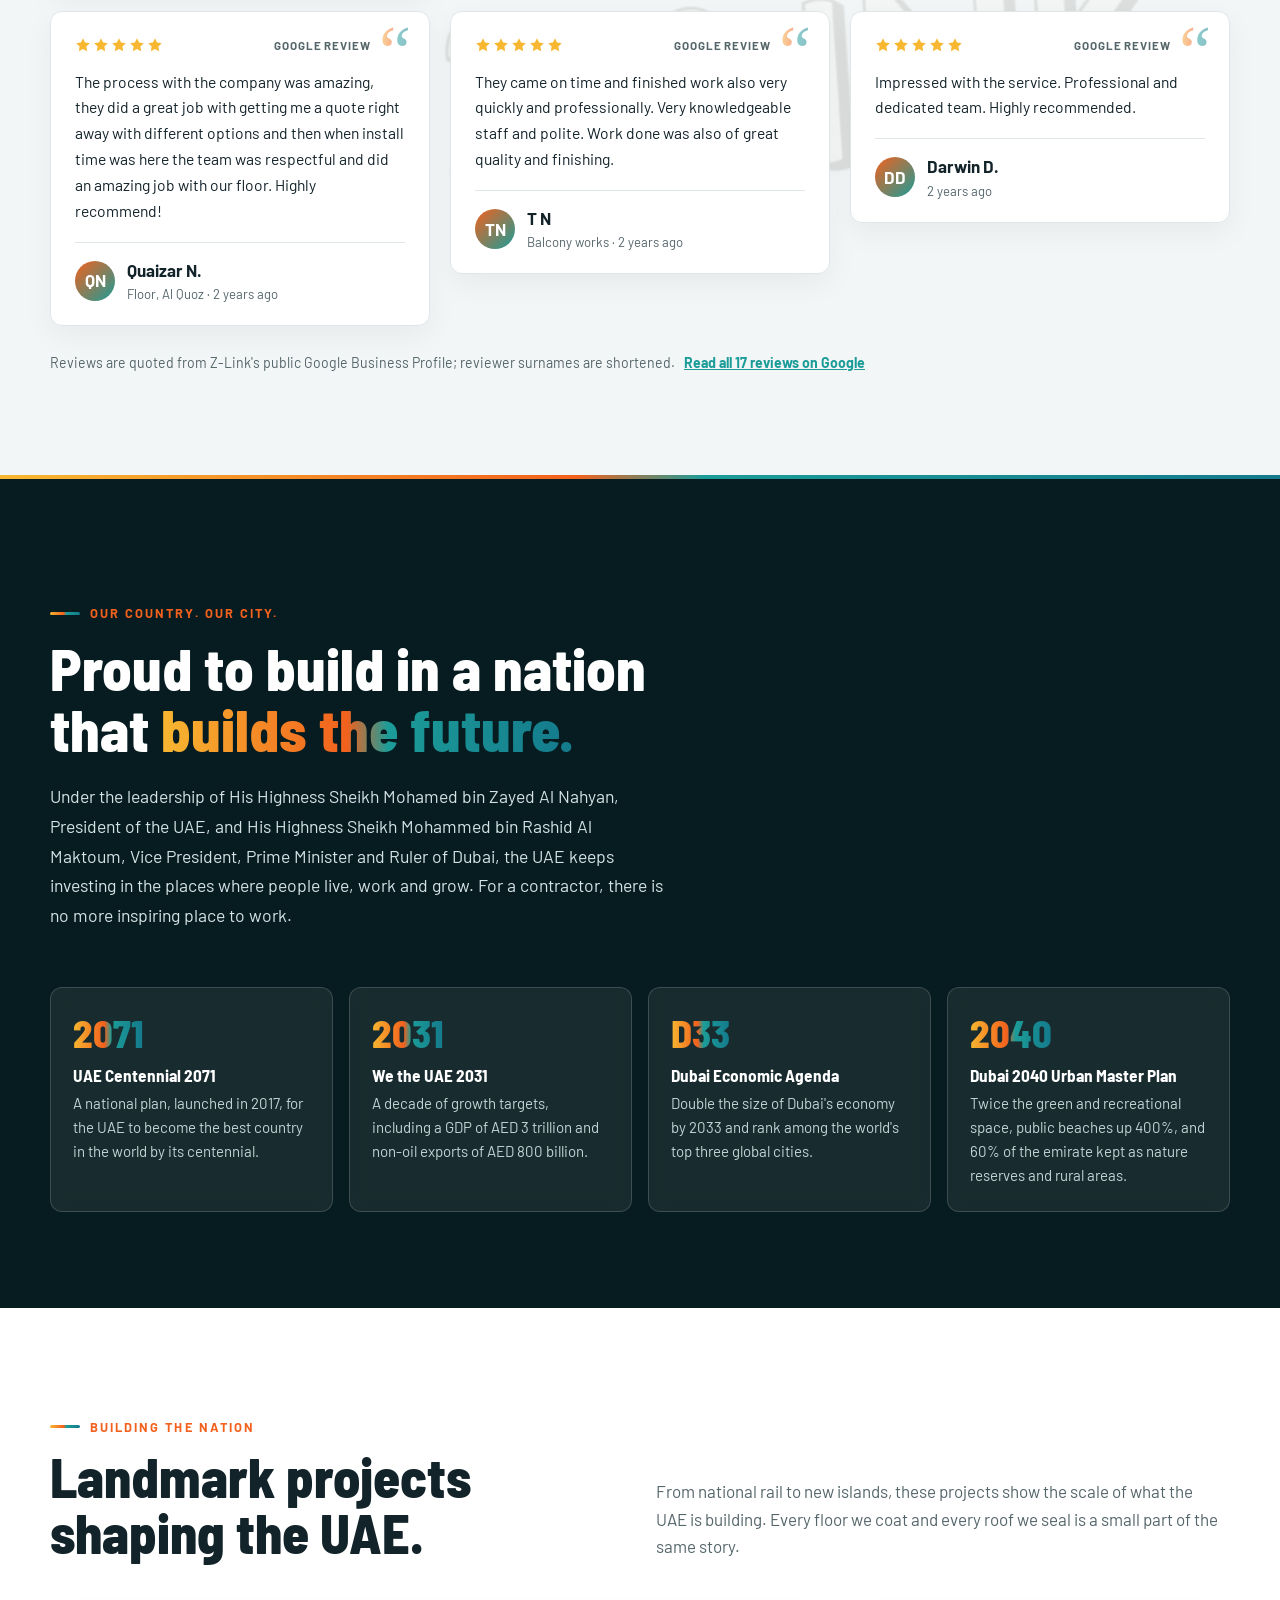
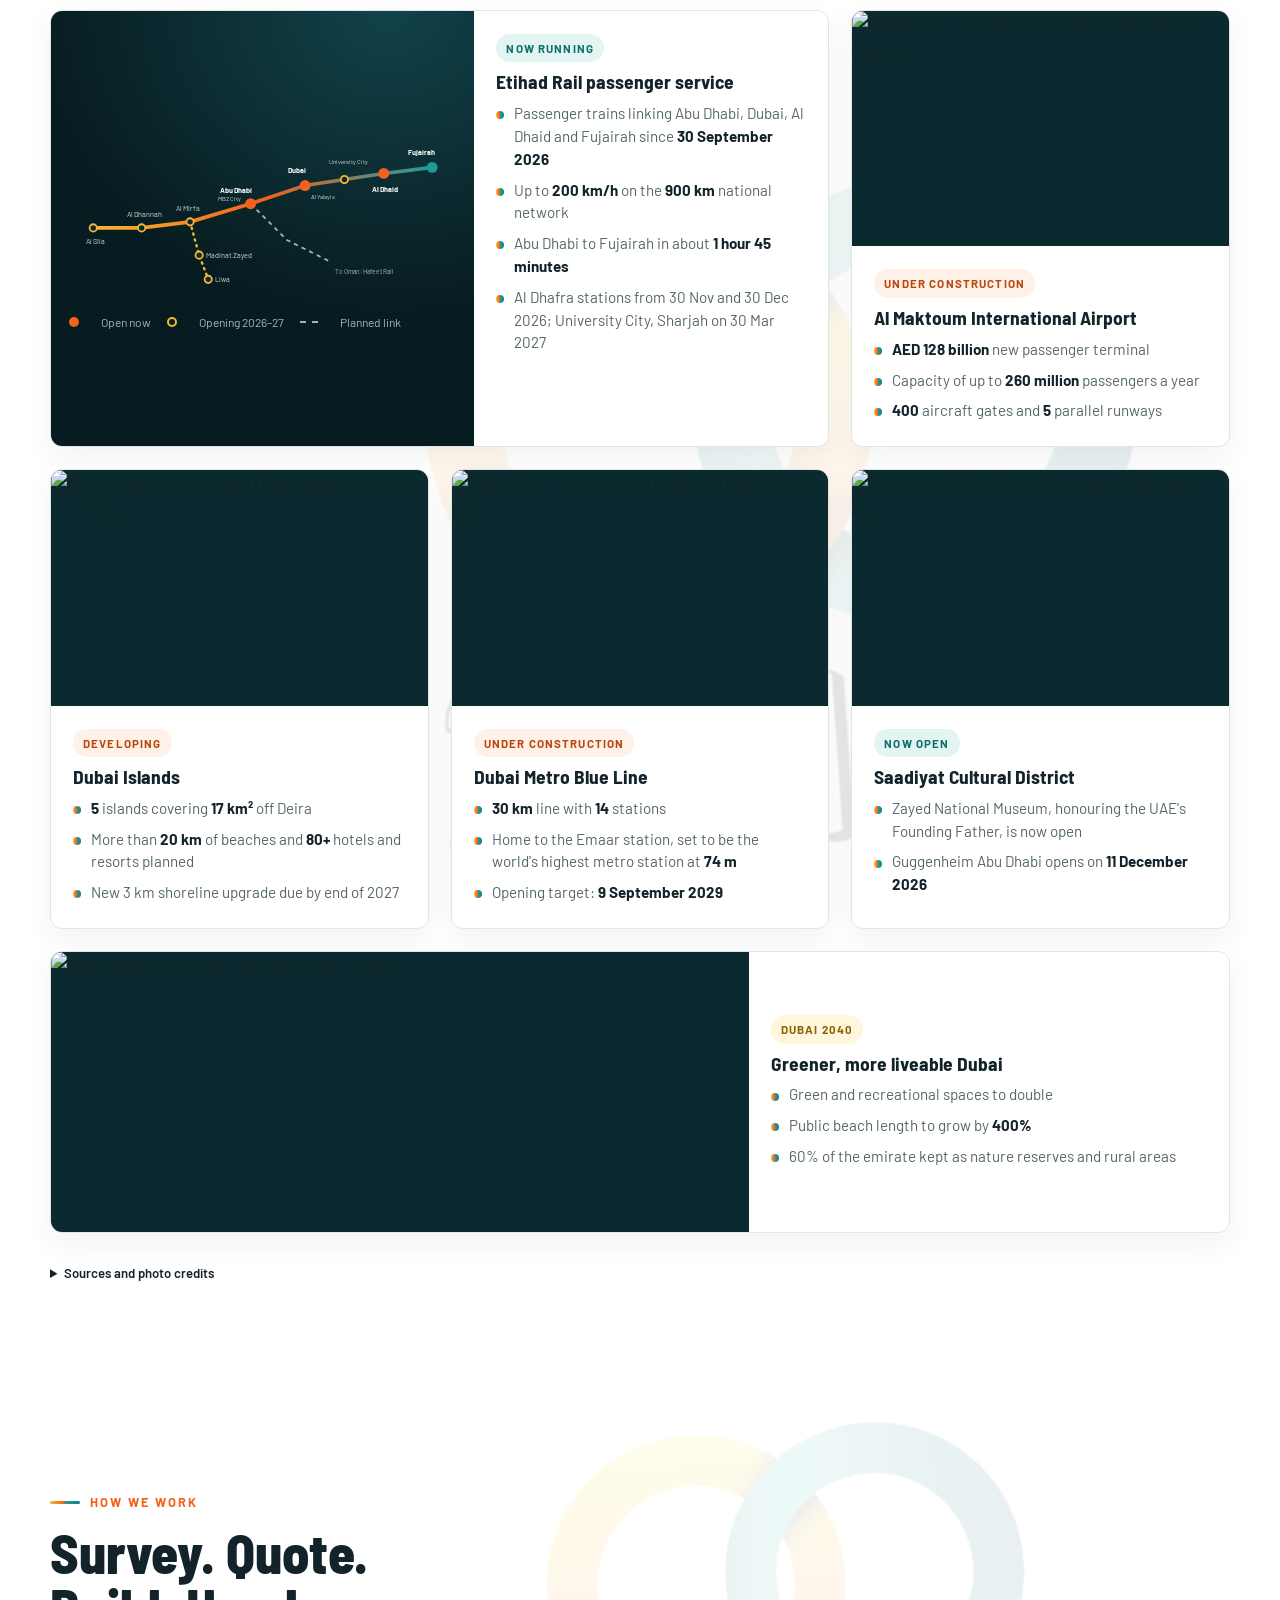
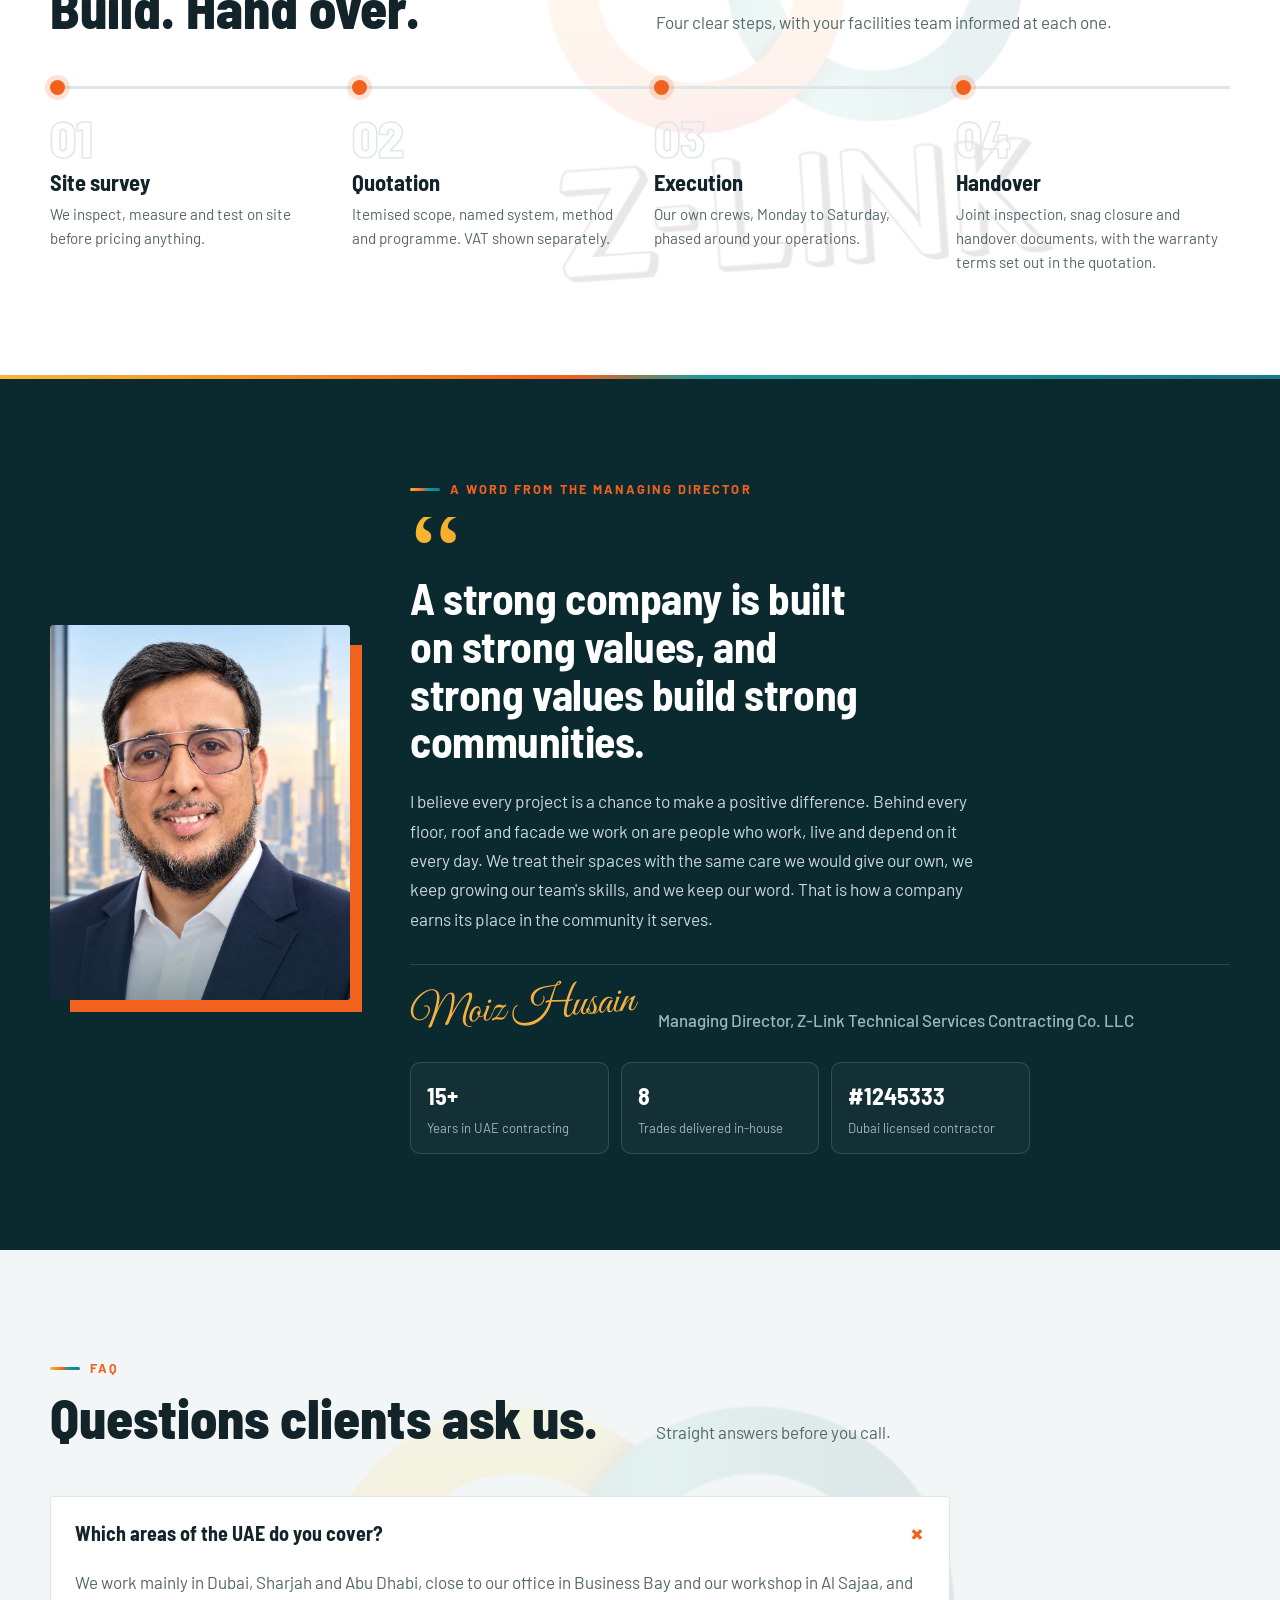
==== commit 4f66e2dc: "Optional marketing consent on chat and enquiry forms (UAE PDPL) Co-Authored-By: Claude Opus 5.5 <nor" ====
--- a/index.html
+++ b/index.html
@@ -383,6 +383,11 @@
 
 
 
+
+/* marketing consent (optional, unticked) */
+.consent{display:flex;gap:10px;align-items:flex-start;font-size:.84rem;line-height:1.45;color:var(--muted);font-weight:400;cursor:pointer}
+.consent input{width:18px;height:18px;margin-top:1px;flex:none;accent-color:var(--orange)}
+.zc-start label.consent{display:flex;font-weight:400;font-size:.8rem}
 /* Website chat assistant */
 .fab .zc-launch{width:auto;height:auto;padding:0;background:none;border-radius:0;box-shadow:none;position:relative;justify-self:end;cursor:pointer;-webkit-tap-highlight-color:transparent}
 .fab .zc-launch img{display:block;height:132px;width:auto;animation:zcNeon 2.4s ease-in-out infinite,zcBob 3.2s ease-in-out infinite;transform-origin:50% 100%;transition:transform .25s}
@@ -863,8 +868,9 @@
     <label>Emirate<select name="emirate"><option>Dubai</option><option>Sharjah</option><option>Abu Dhabi</option><option>Ajman</option><option>Umm Al Quwain</option><option>Ras Al Khaimah</option><option>Fujairah</option></select></label>
     <label>Service<select name="service" class="svc-select"></select></label>
     <label class="full">Project details<textarea name="details" required placeholder="Location, approximate area and what needs doing"></textarea></label>
+    <label class="consent full"><input type="checkbox" name="consent"><span>Send me Z-Link news and offers by email or WhatsApp (optional). I can opt out at any time.</span></label>
     <div class="full"><button class="btn" type="submit">Send enquiry</button></div>
-    <p class="form-note">We use your details only to reply to your enquiry. We do not share them.</p>
+    <p class="form-note">We use your details to reply to your enquiry and never sell or share them. We send marketing only if you tick the box above.</p>
     <div class="ok" hidden role="status"></div>
   </form>
 </div></section>
@@ -878,8 +884,9 @@
     <label>Mobile<input name="phone" type="tel" required autocomplete="tel"></label>
     <label>Service<select name="service" class="svc-select"></select></label>
     <label>What needs doing?<textarea name="details" required></textarea></label>
+    <label class="consent"><input type="checkbox" name="consent"><span>Send me Z-Link news and offers by email or WhatsApp (optional). I can opt out at any time.</span></label>
     <button class="btn" type="submit">Send enquiry</button>
-    <p class="form-note">We use your details only to reply to your enquiry. We do not share them.</p>
+    <p class="form-note">We use your details to reply to your enquiry and never sell or share them. We send marketing only if you tick the box above.</p>
     <div class="ok" hidden role="status"></div>
   </form>
 </dialog>
@@ -907,9 +914,10 @@
       <label><span>Your name <em>*</em></span><input name="name" autocomplete="name" required maxlength="100" placeholder="e.g. Ahmed Khan"></label>
       <label><span>Mobile or email <em>*</em></span><input name="contact" autocomplete="tel" required maxlength="120" placeholder="+971 5x xxx xxxx or name@company.com"></label>
       <input class="hp" name="website" tabindex="-1" autocomplete="off" aria-hidden="true">
+      <label class="consent zc-consent"><input type="checkbox" name="consent"><span>Send me Z-Link news and offers by email or WhatsApp (optional). I can opt out at any time.</span></label>
       <button type="submit" class="zc-go">Start chat</button>
       <p class="zc-err" role="alert"></p>
-      <p class="zc-fine">We use your details only to answer this enquiry. Messages may be read by the Z-Link team.</p>
+      <p class="zc-fine">We use your details to answer your enquiry and never sell or share them. Marketing only if you tick the box. Messages may be read by the Z-Link team.</p>
     </form>
     <div class="zc-log" hidden></div>
   </div>
@@ -1011,7 +1019,7 @@
       var btn=f.querySelector('button[type=submit]'),ok=f.querySelector('.ok'),fd=new FormData(f);
       btn.disabled=true;btn.textContent='Sending...';
       var body={form:id,name:fd.get('name')||'',company:fd.get('company')||'',mobile:fd.get('phone')||'',email:fd.get('email')||'',
-        emirate:fd.get('emirate')||'',service:fd.get('service')||'',details:fd.get('details')||'',website:fd.get('website')||'',page:location.pathname};
+        emirate:fd.get('emirate')||'',service:fd.get('service')||'',details:fd.get('details')||'',website:fd.get('website')||'',consent:fd.get('consent')==='on',page:location.pathname};
       fetch('https://wismzgbcgyoysrgziljg.supabase.co/functions/v1/zl-web-enquiry',{method:'POST',headers:{'Content-Type':'application/json'},body:JSON.stringify(body)})
         .then(function(r){return r.json().then(function(j){return {s:r.status,j:j}})})
         .then(function(x){
@@ -1071,7 +1079,7 @@
     if(name.length<2){err.textContent='Please enter your name.';nameI.focus();return}
     if(!/^[^\s@]+@[^\s@]+\.[^\s@]{2,}$/.test(contact)&&!/^\+?[\d\s()-]{7,20}$/.test(contact)){err.textContent='Please enter a valid mobile number or email.';startF.contact.focus();return}
     var b=startF.querySelector('.zc-go'); b.disabled=true; b.textContent='Starting...';
-    api({action:'start',name:name,contact:contact,website:startF.website.value,page:location.pathname+location.hash}).then(function(j){
+    api({action:'start',name:name,contact:contact,website:startF.website.value,consent:startF.querySelector('[name=consent]').checked,page:location.pathname+location.hash}).then(function(j){
       if(!j.ok){err.textContent=j.error||'Could not start the chat.';return}
       S={id:j.chat_id,tk:j.token,ref:j.ref,name:name,h:[]}; save(); chatMode(); add('bot',j.reply); record('bot',j.reply); sendF.m.focus();
     }).catch(function(){err.textContent='Connection problem. Please WhatsApp +971 55 949 5833.'}).finally(function(){b.disabled=false;b.textContent='Start chat'});
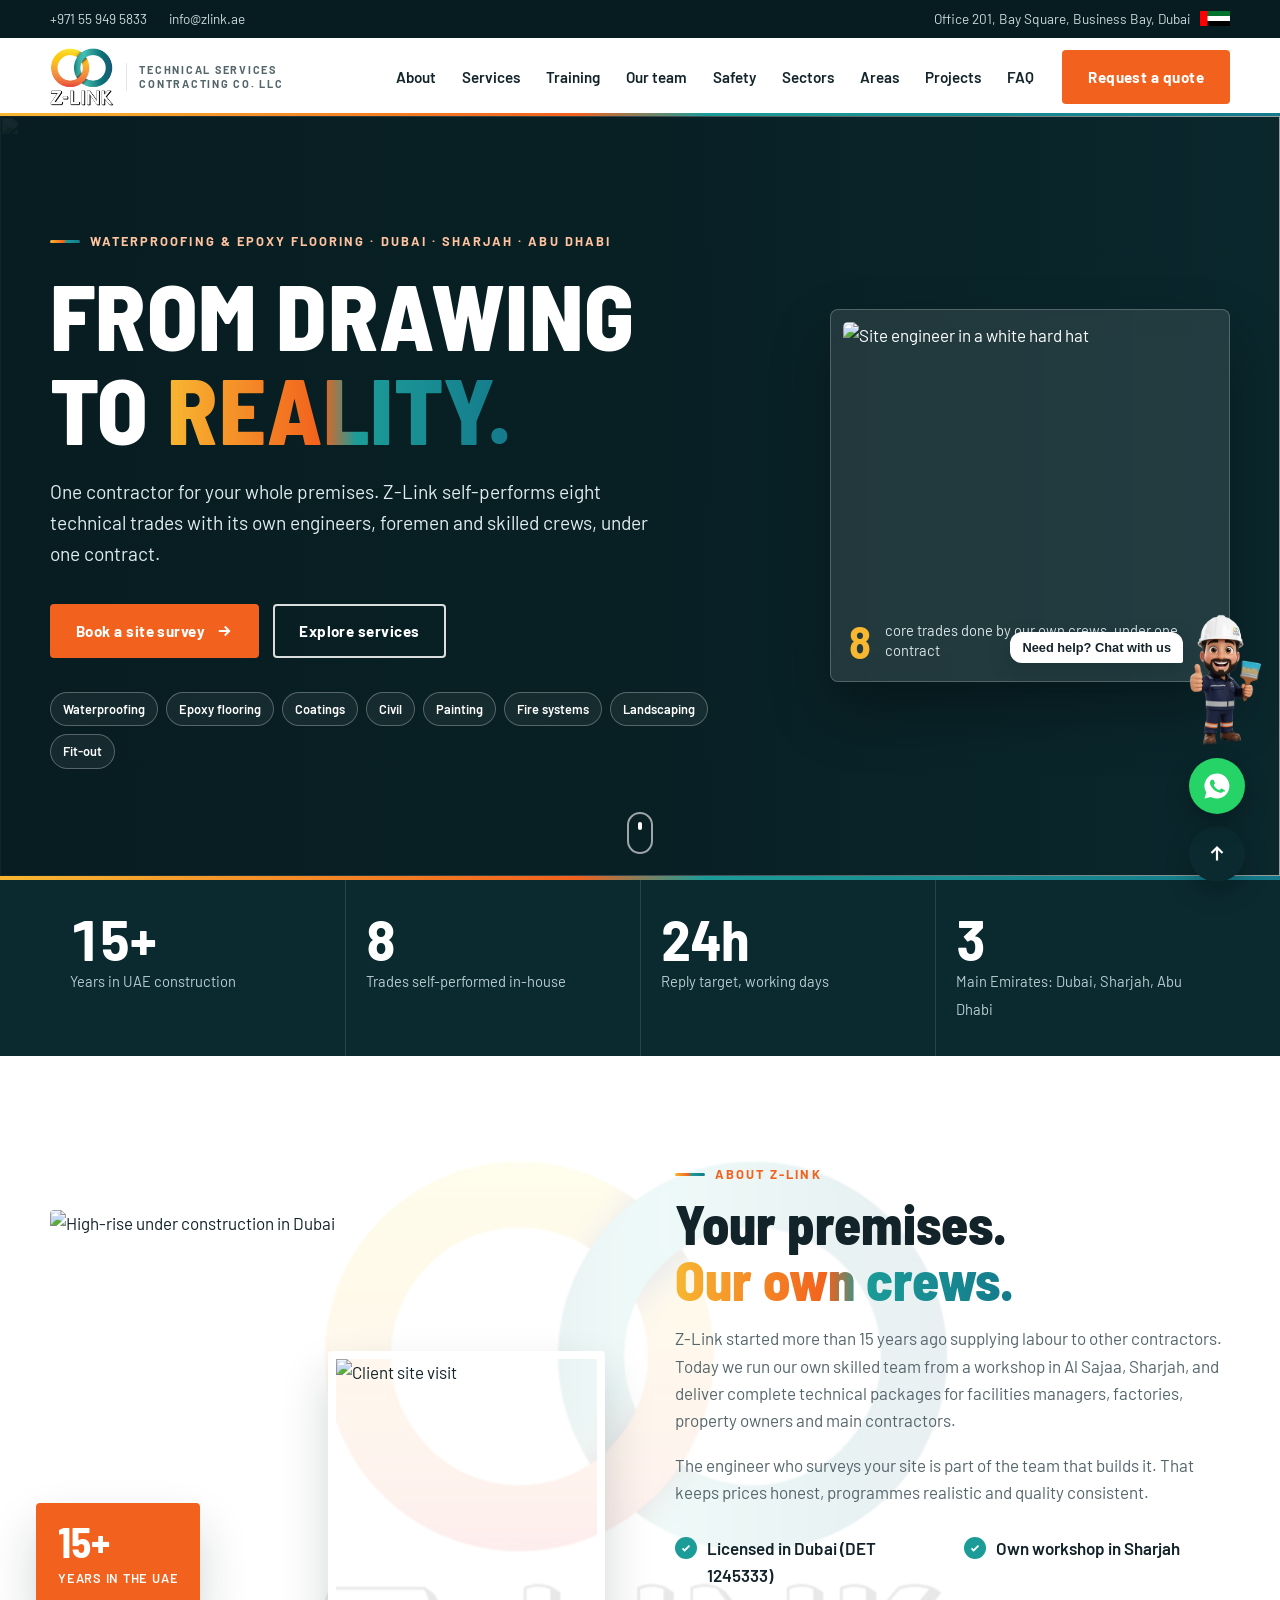
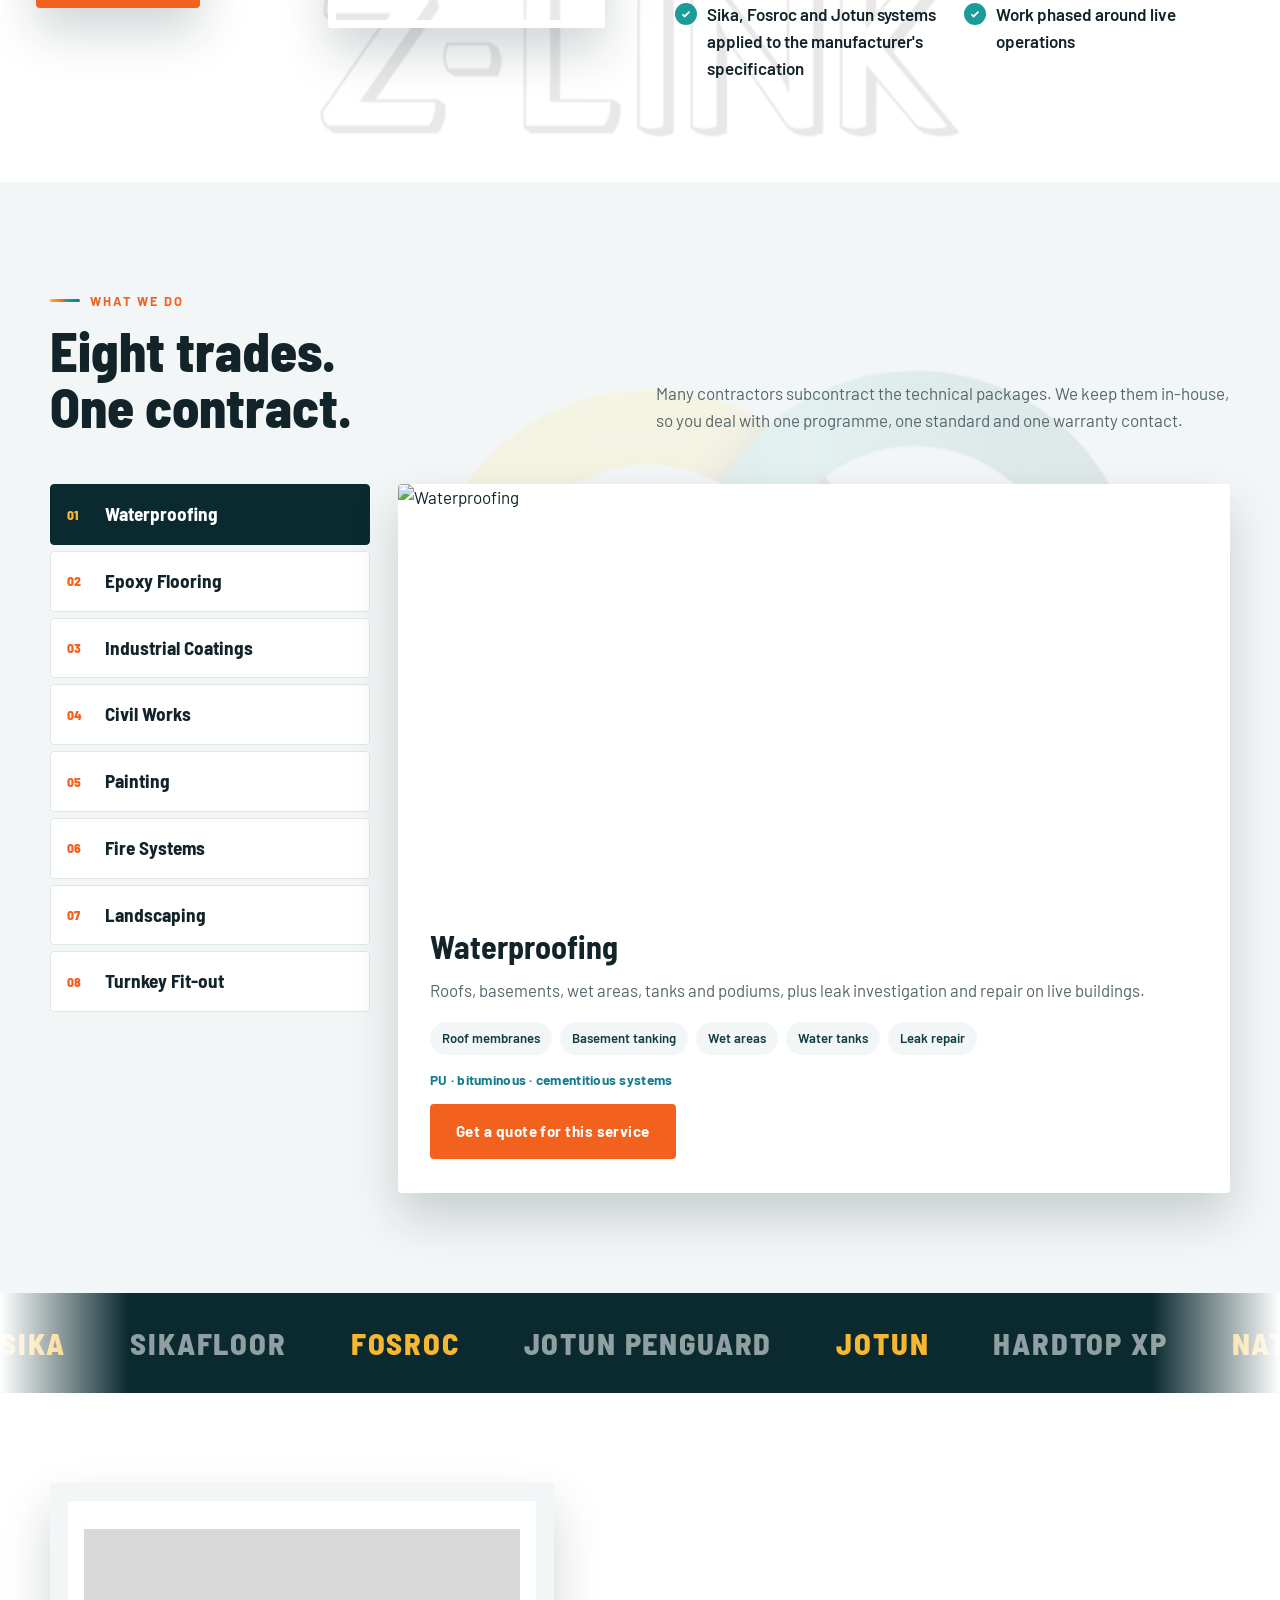
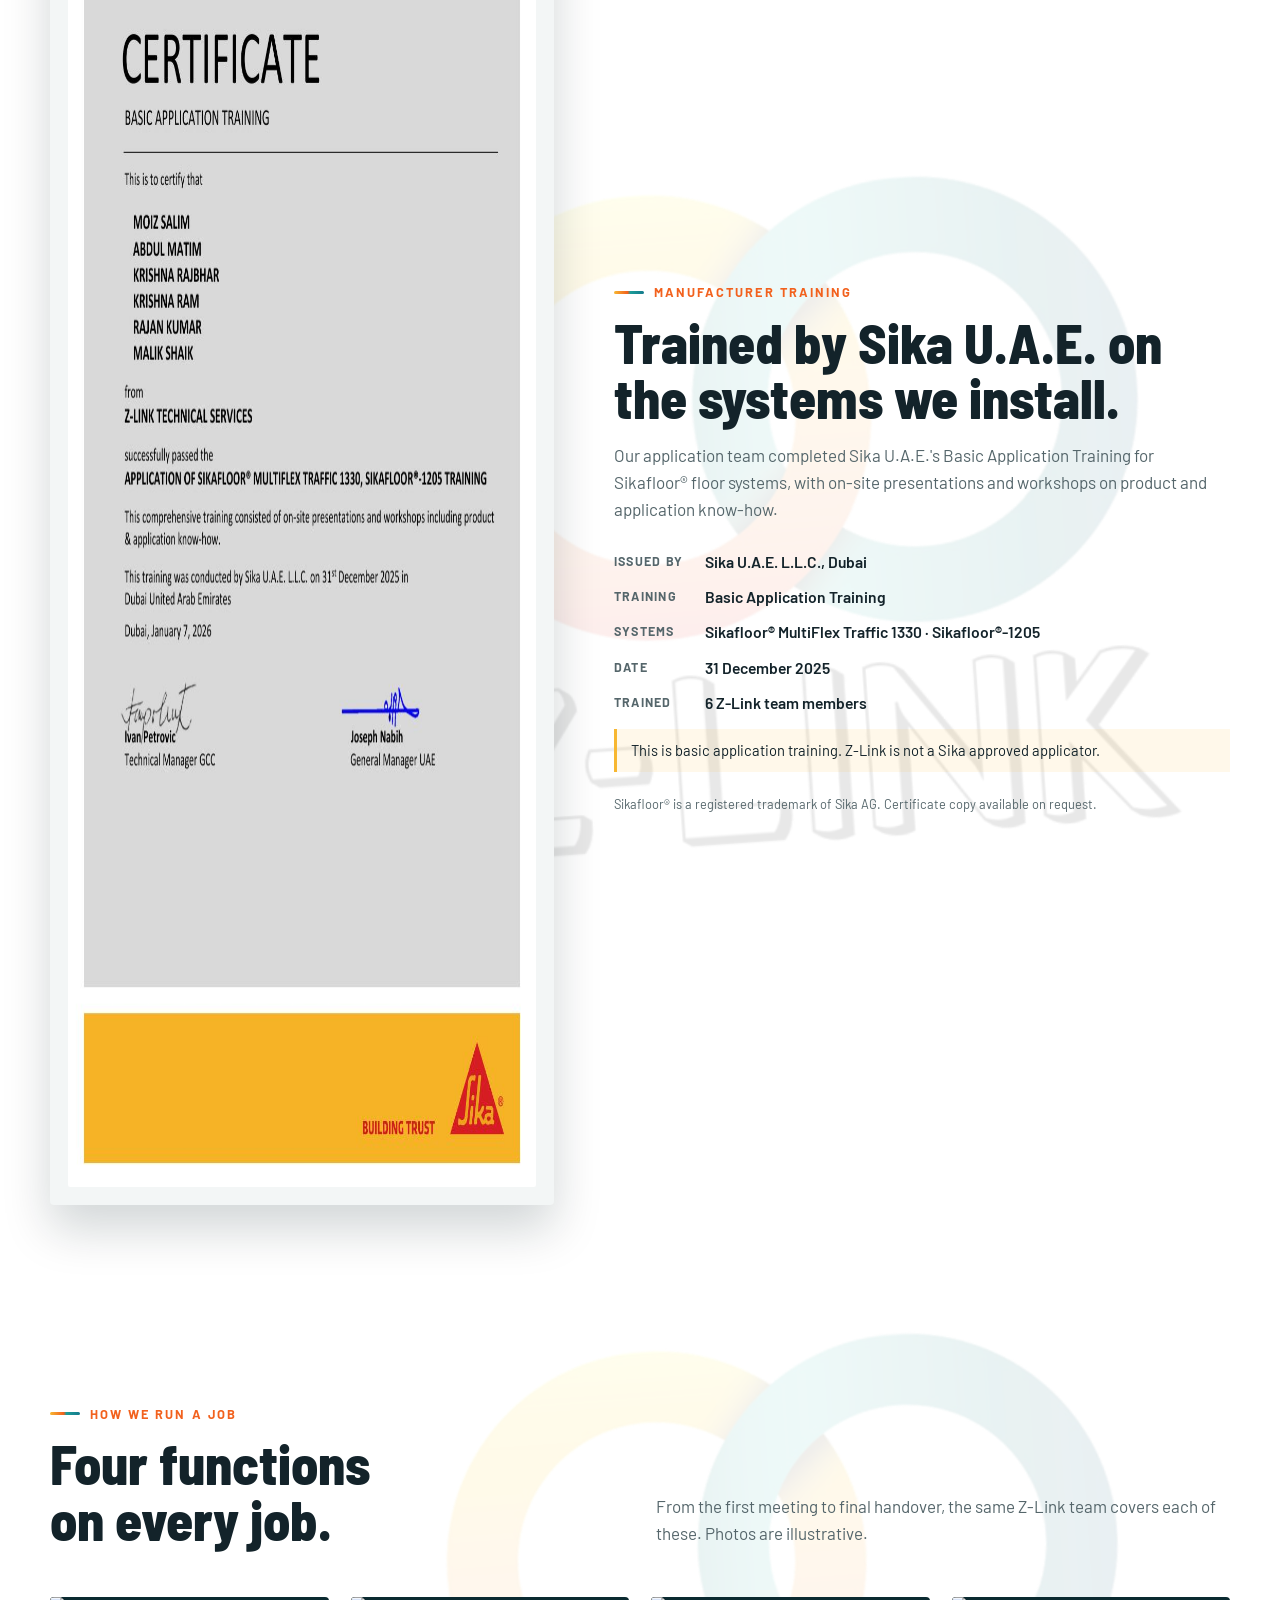
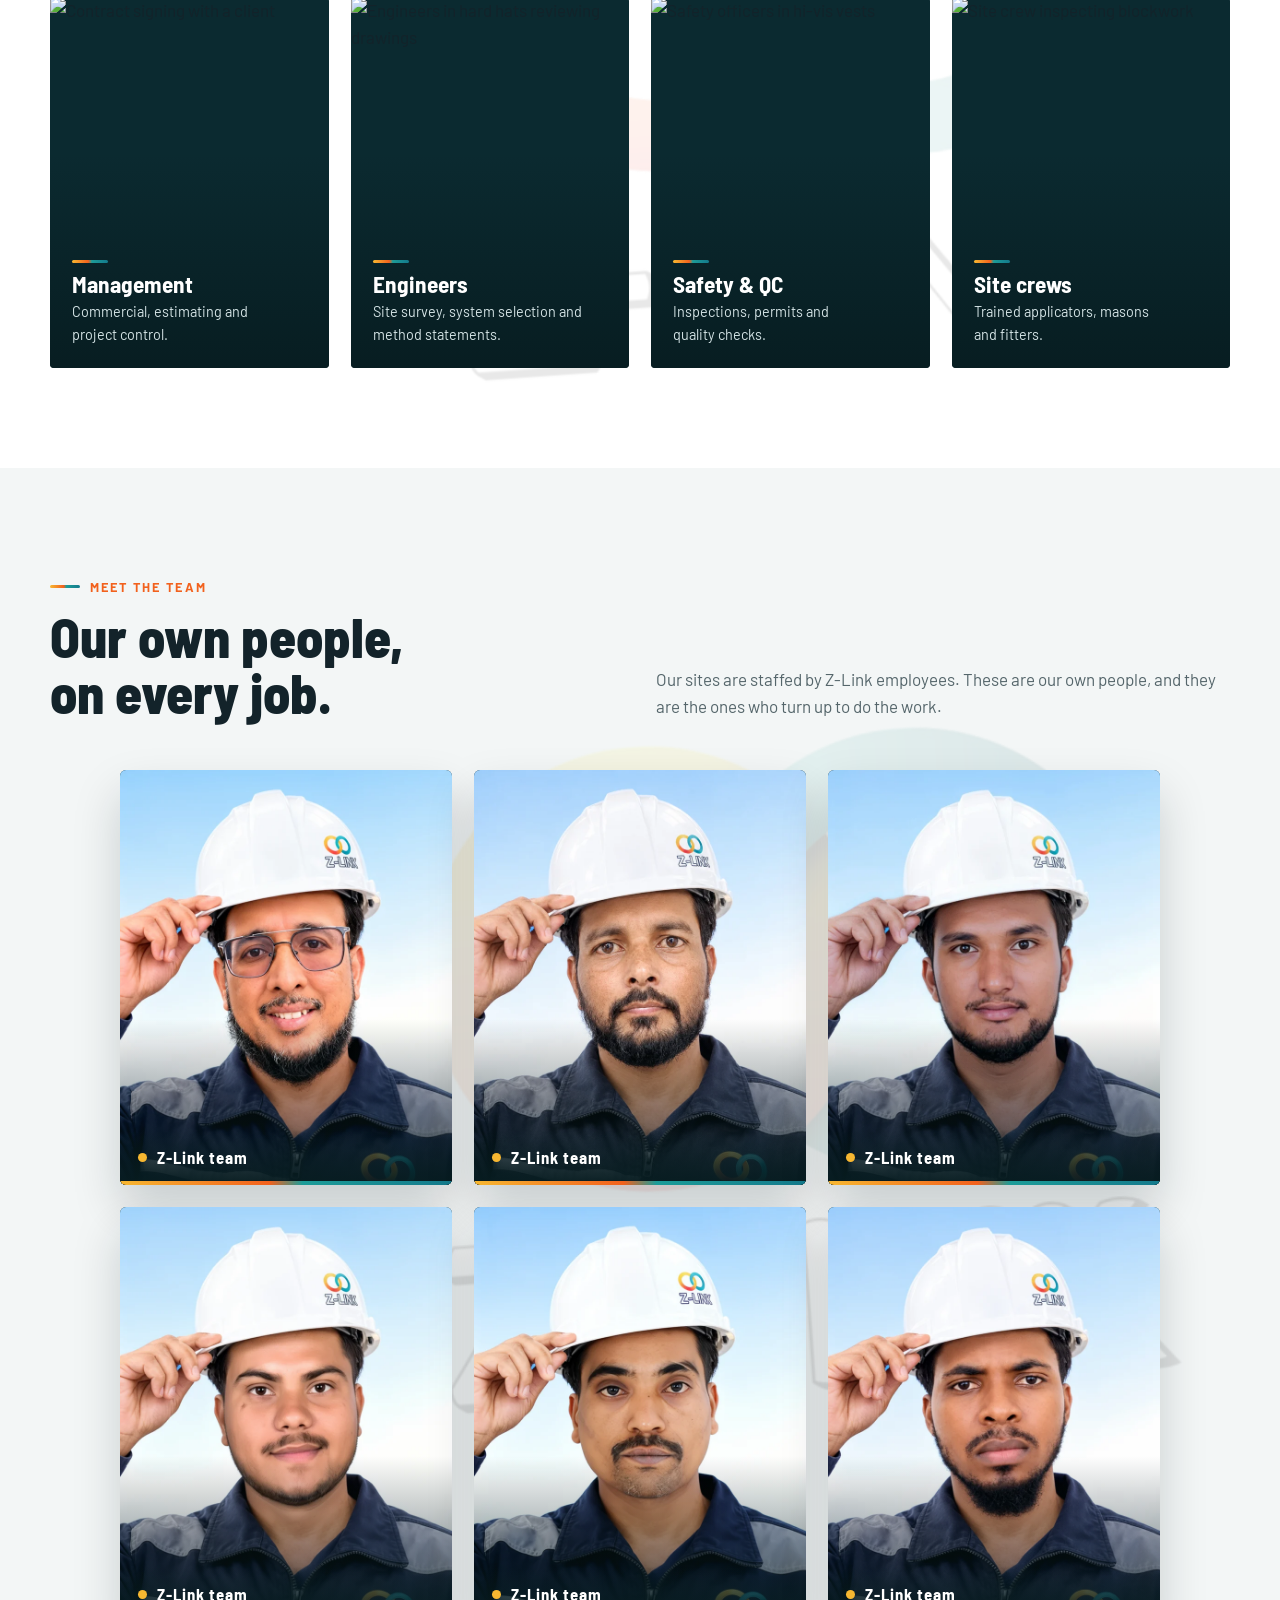
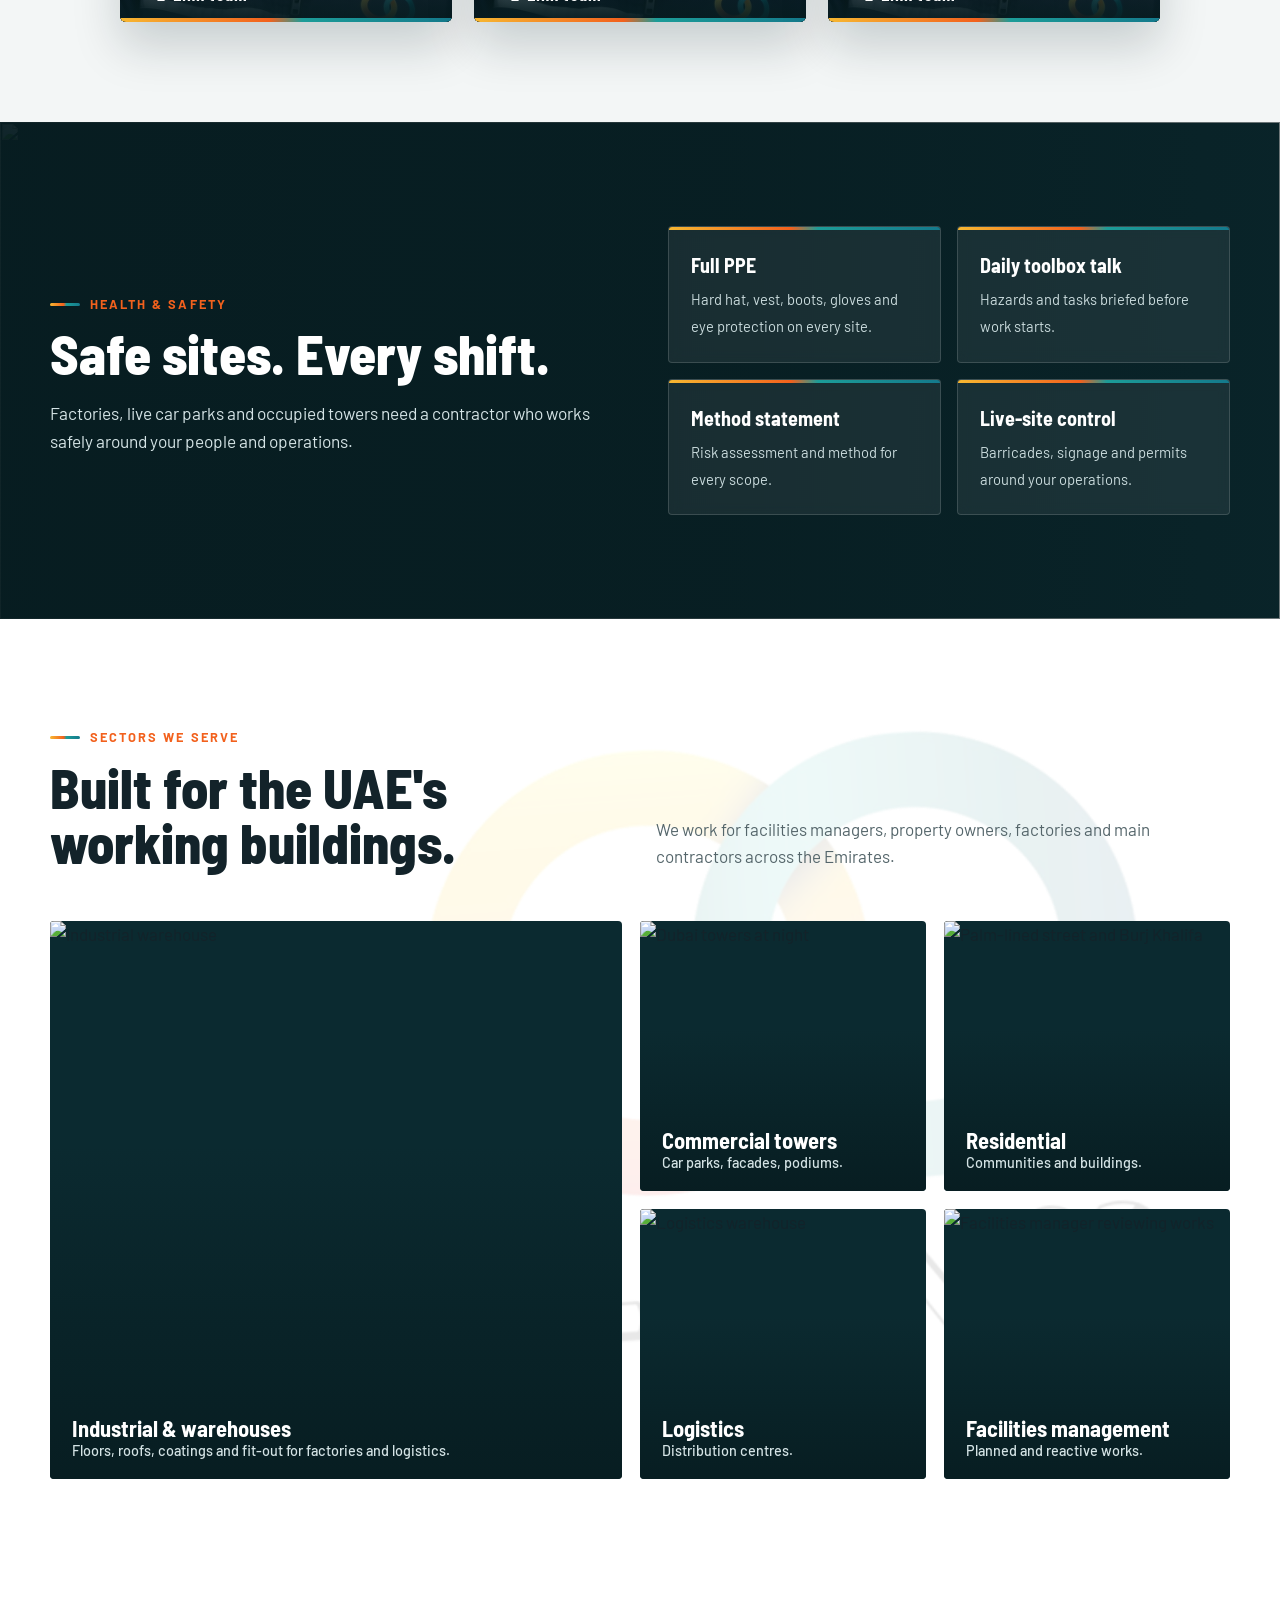
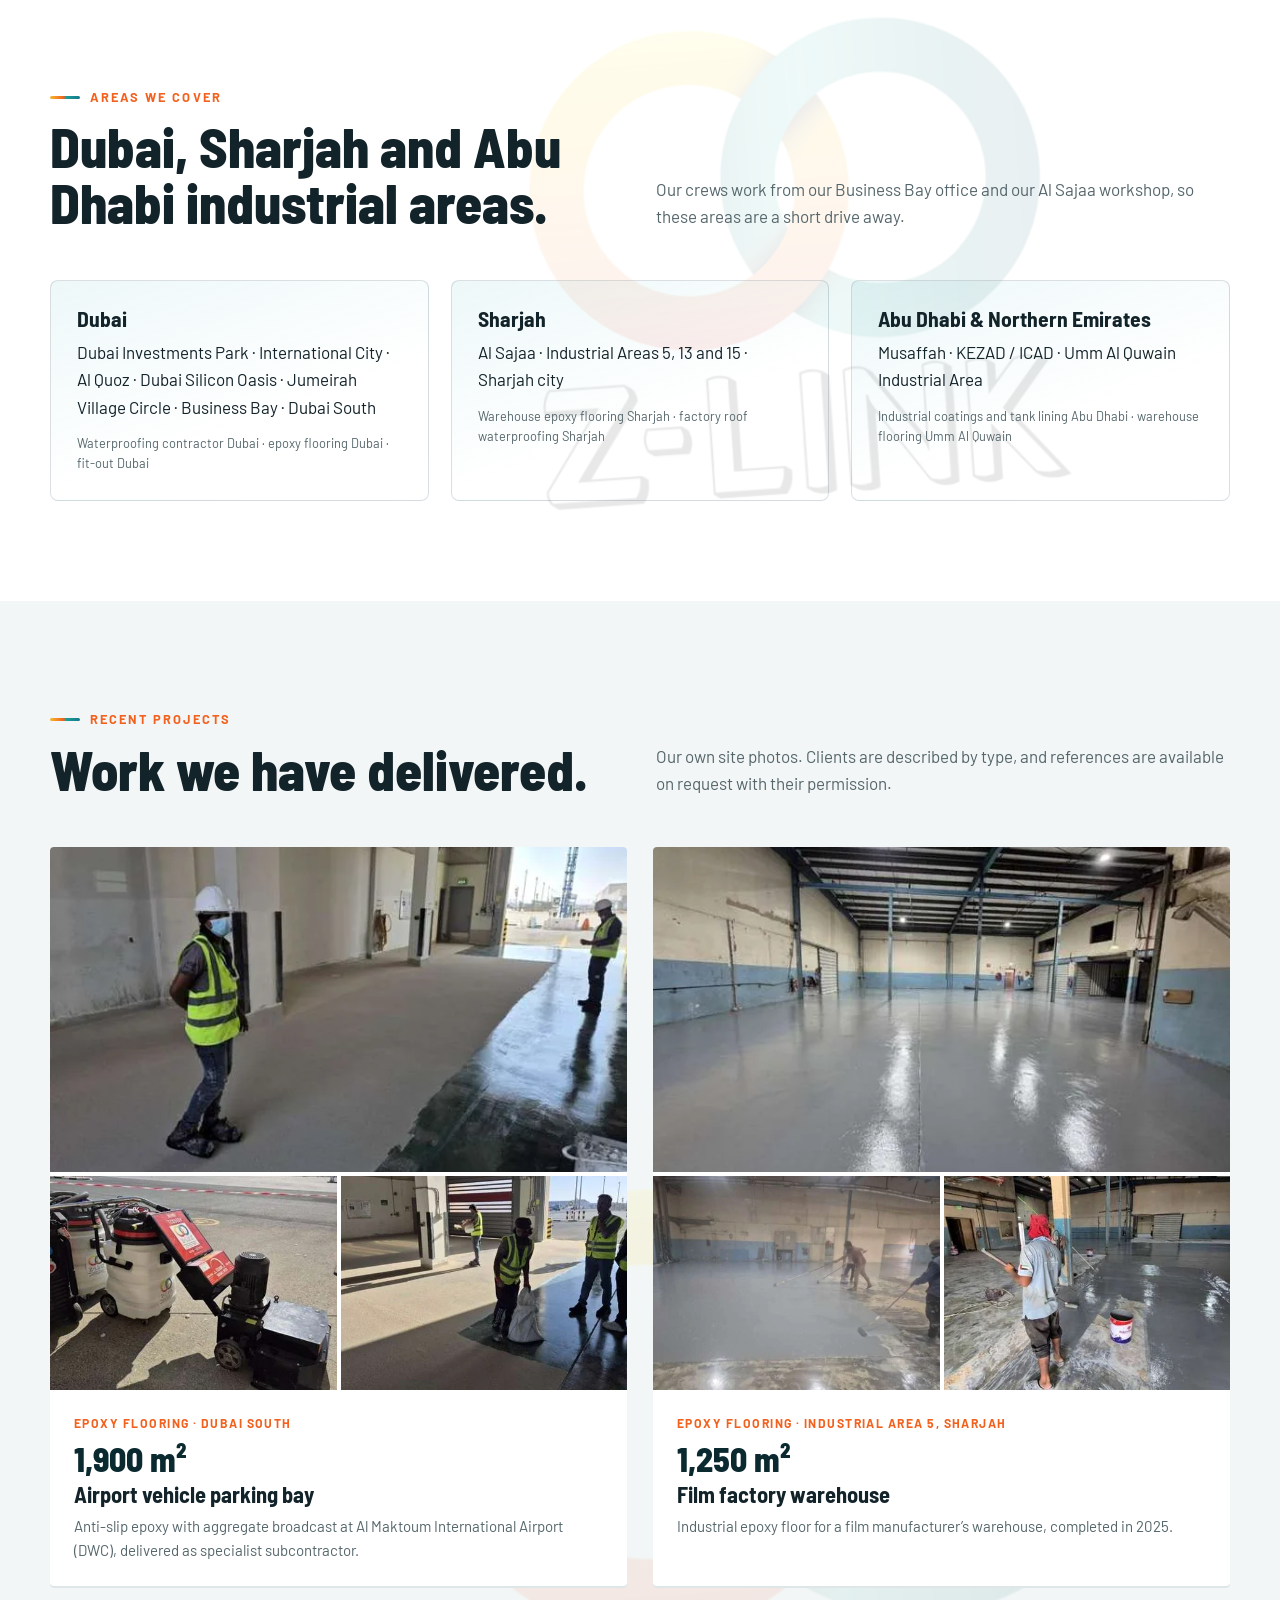
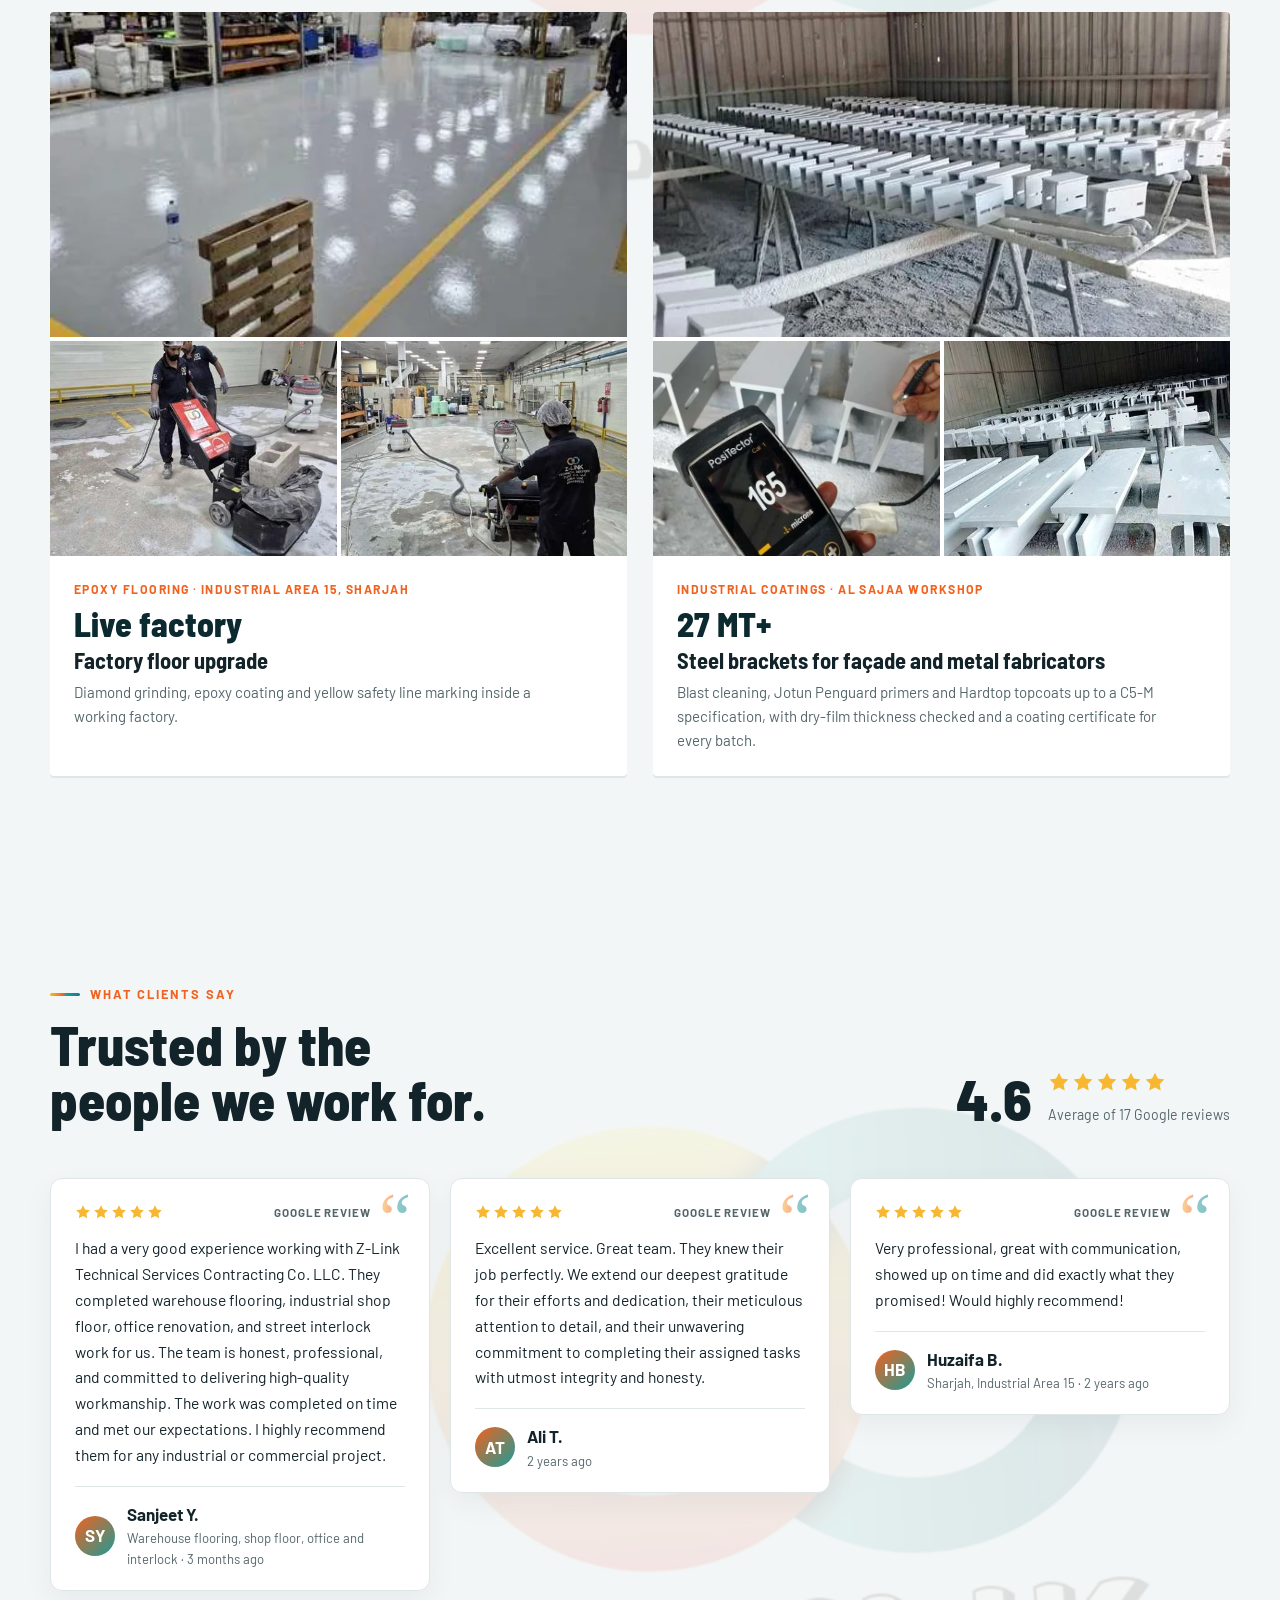
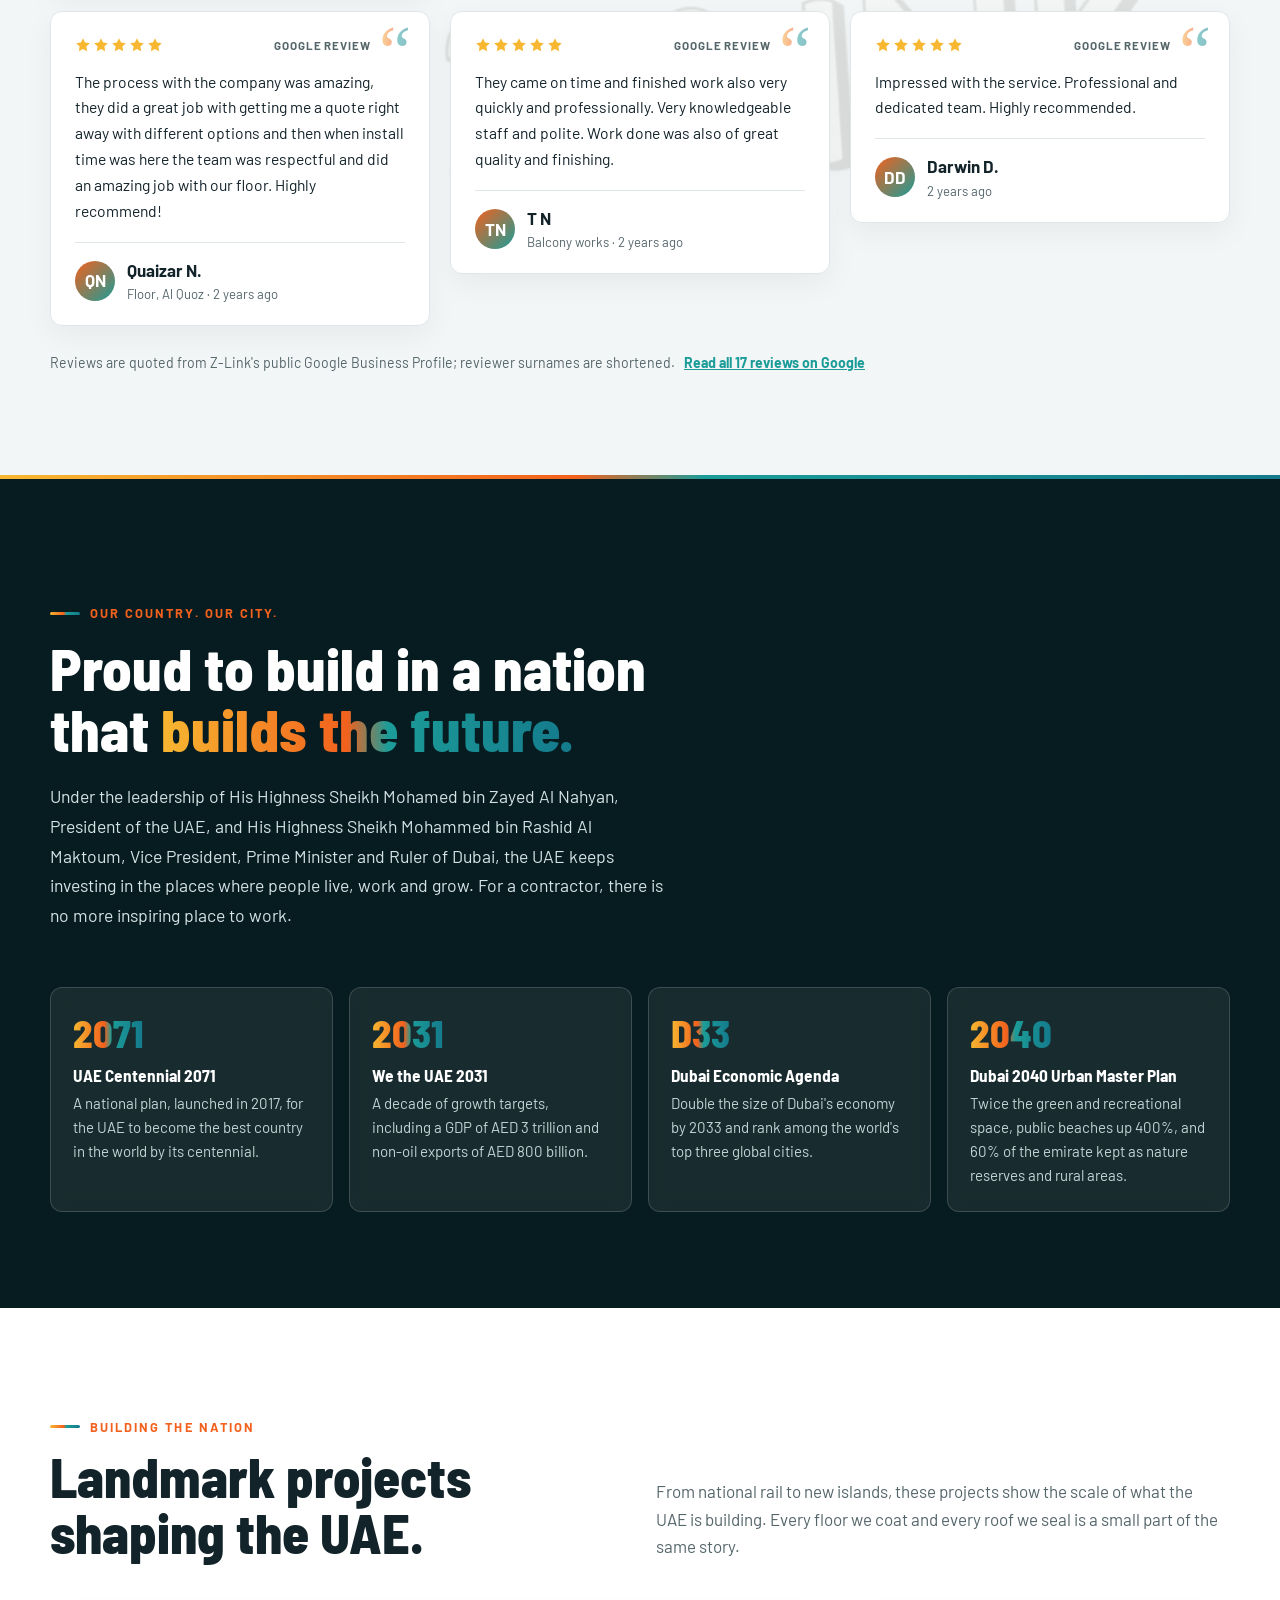
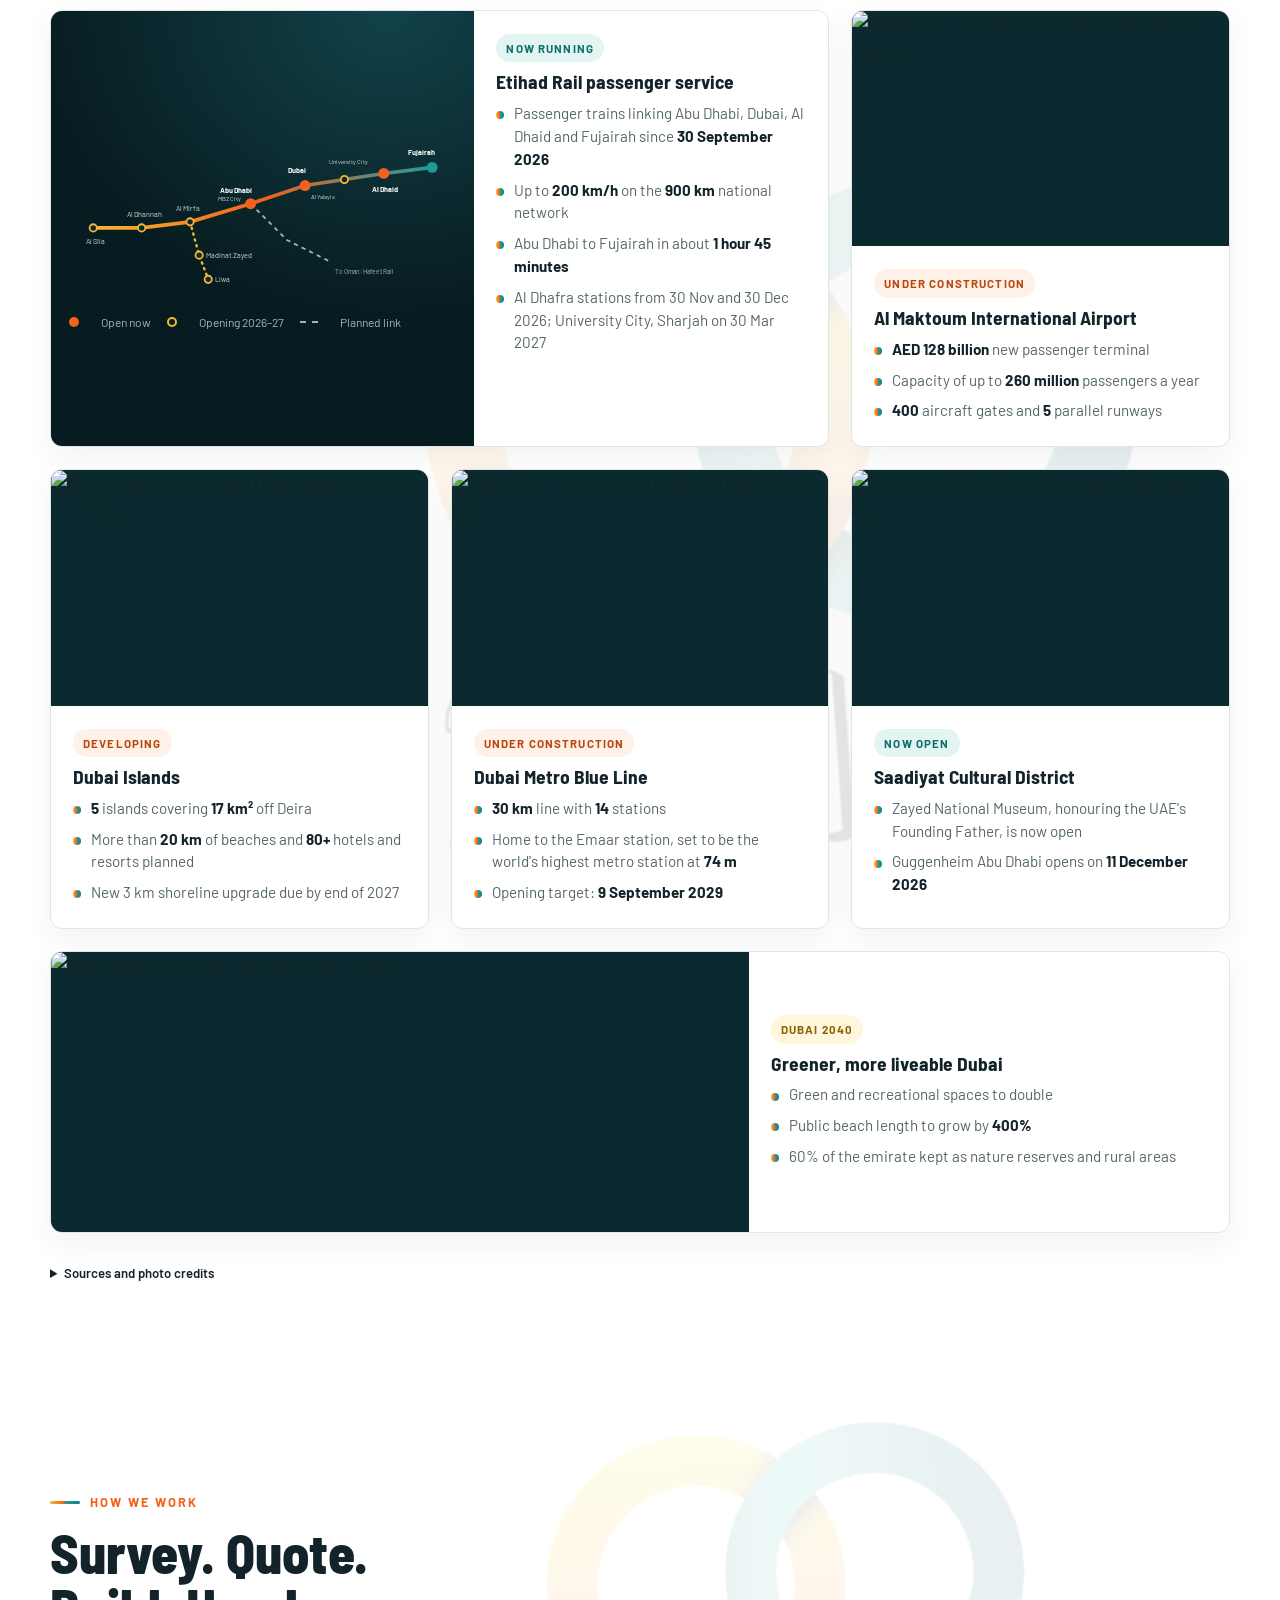
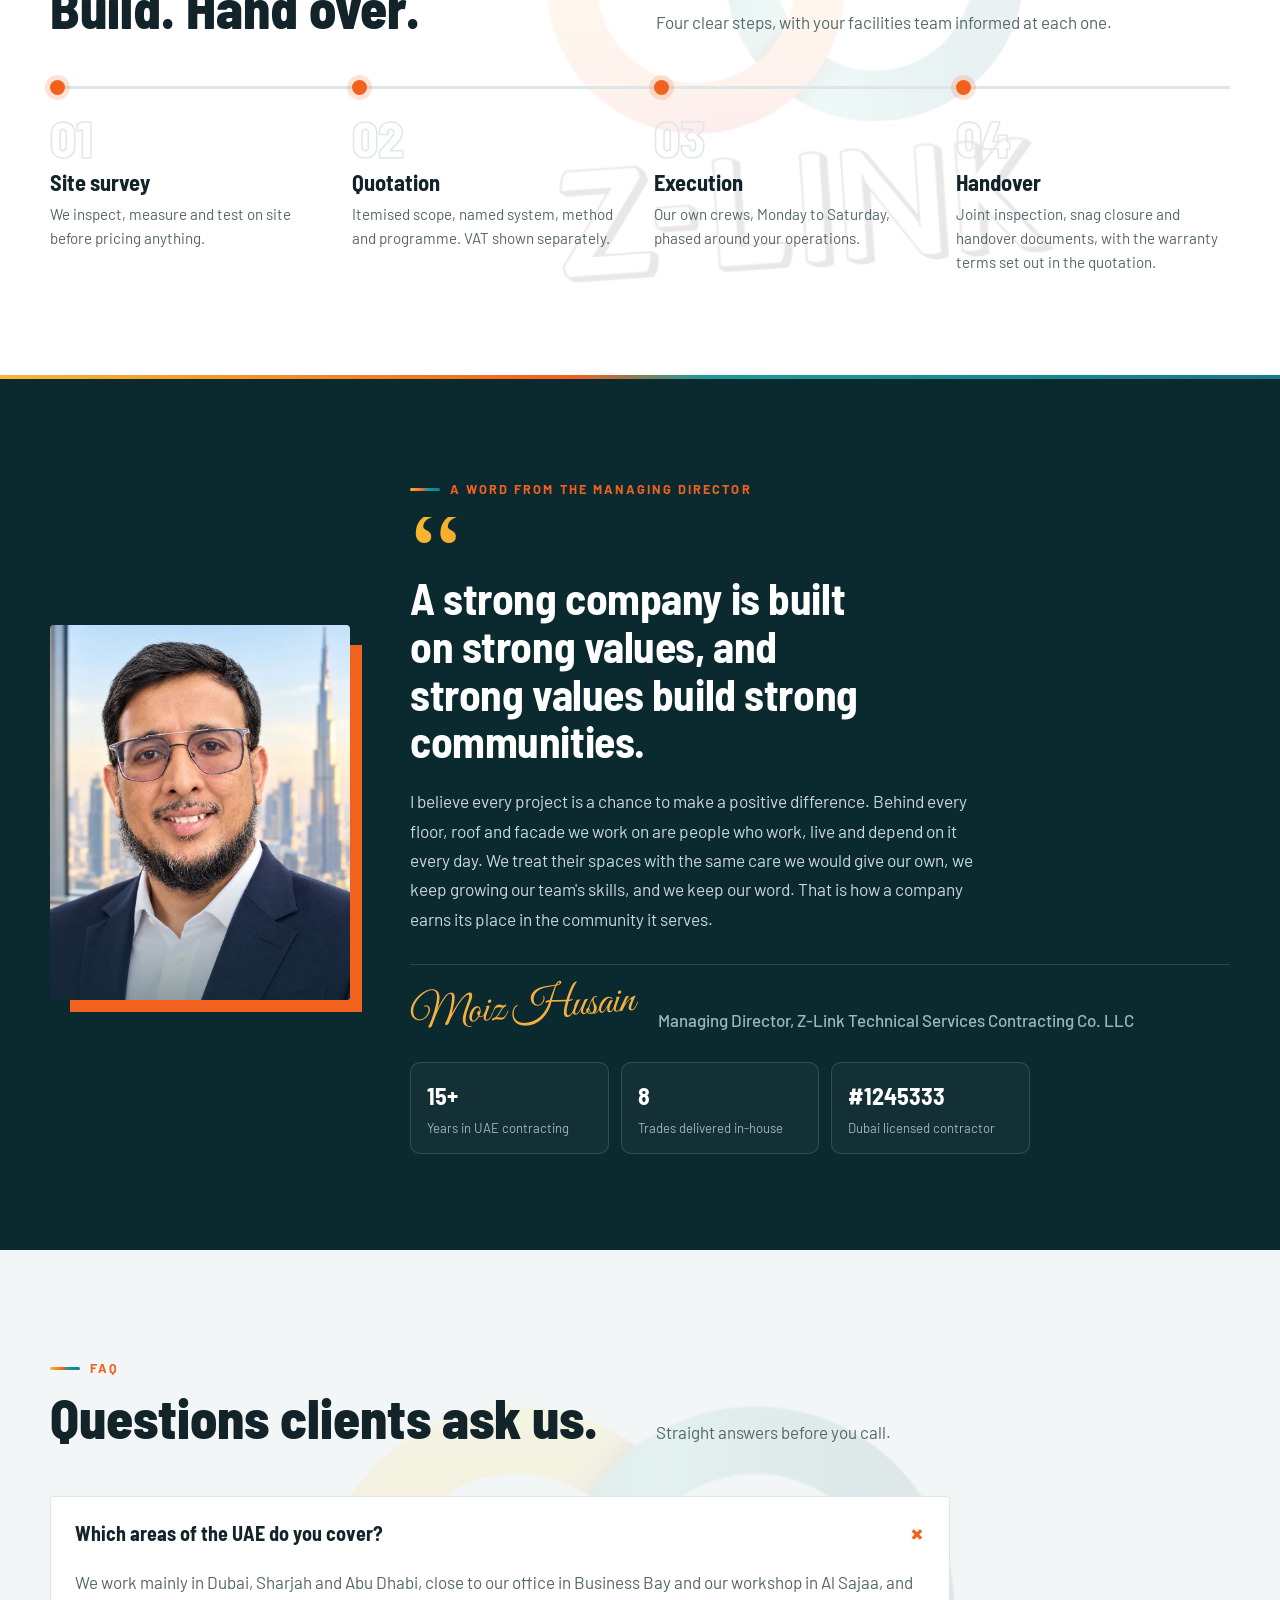
==== commit c5d1c3e3: "Website contact email: info@zlink.ae Co-Authored-By: Claude Opus 5.5 <noreply@anthropic.com> Claude-" ====
--- a/index.html
+++ b/index.html
@@ -19,7 +19,7 @@
 <link rel="preconnect" href="https://fonts.gstatic.com" crossorigin>
 <link rel="stylesheet" href="https://fonts.googleapis.com/css2?family=Barlow+Semi+Condensed:wght@600;700;800&family=Barlow:wght@400;500;600;700&family=Great+Vibes&display=swap">
 <script type="application/ld+json">
-{"@context":"https://schema.org","@type":"GeneralContractor","name":"Z-Link Technical Services Contracting Co. LLC","url":"https://zlink.ae","logo":"https://zlink.ae/assets/images/logo.png","telephone":"+971559495833","email":"moiz@zlink.ae","address":{"@type":"PostalAddress","streetAddress":"Office 201, Bay Square, Business Bay","addressLocality":"Dubai","addressCountry":"AE"},"areaServed":["Dubai","Sharjah","Abu Dhabi","Ajman","Umm Al Quwain","Ras Al Khaimah","Fujairah"],"knowsAbout":["Waterproofing","Epoxy flooring","Industrial coatings","Civil works","Painting","Fire systems","Landscaping","Fit-out"]}
+{"@context":"https://schema.org","@type":"GeneralContractor","name":"Z-Link Technical Services Contracting Co. LLC","url":"https://zlink.ae","logo":"https://zlink.ae/assets/images/logo.png","telephone":"+971559495833","email":"info@zlink.ae","address":{"@type":"PostalAddress","streetAddress":"Office 201, Bay Square, Business Bay","addressLocality":"Dubai","addressCountry":"AE"},"areaServed":["Dubai","Sharjah","Abu Dhabi","Ajman","Umm Al Quwain","Ras Al Khaimah","Fujairah"],"knowsAbout":["Waterproofing","Epoxy flooring","Industrial coatings","Civil works","Painting","Fire systems","Landscaping","Fit-out"]}
 </script>
 <style>
 /* Layout: photo-led corporate. Navy-teal ground, logo ring colours (amber-orange + teal) as the brand gradient, one orange action colour. */
@@ -562,7 +562,7 @@
 <div class="progress" aria-hidden="true"></div>
 
 <div class="topbar"><div class="wrap">
-  <a href="tel:+971559495833">+971 55 949 5833</a><a href="mailto:moiz@zlink.ae">moiz@zlink.ae</a>
+  <a href="tel:+971559495833">+971 55 949 5833</a><a href="mailto:info@zlink.ae">info@zlink.ae</a>
   <span class="r">Office 201, Bay Square, Business Bay, Dubai
     <svg class="flag" viewBox="0 0 12 6" role="img" aria-label="UAE flag"><rect width="12" height="2" fill="#00732F"/><rect y="2" width="12" height="2" fill="#fff"/><rect y="4" width="12" height="2" fill="#000"/><rect width="3" height="6" fill="#FF0000"/></svg></span>
 </div></div>
@@ -854,7 +854,7 @@
     <ul class="trust"><li>Dubai trade licence 1245333</li><li>VAT registered · TRN 104180458200003</li><li>Site survey before every quotation</li><li>References on request</li></ul>
     <div class="cl">
       <div class="ci"><i><svg viewBox="0 0 24 24" fill="none" stroke="#0B2A30" stroke-width="2"><path d="M22 16.9v3a2 2 0 0 1-2.2 2 19.8 19.8 0 0 1-8.6-3.1 19.5 19.5 0 0 1-6-6A19.8 19.8 0 0 1 2.1 4.2 2 2 0 0 1 4.1 2h3a2 2 0 0 1 2 1.7c.1 1 .4 1.9.7 2.8a2 2 0 0 1-.5 2.1L8 9.9a16 16 0 0 0 6 6l1.3-1.3a2 2 0 0 1 2.1-.4c.9.3 1.8.6 2.8.7a2 2 0 0 1 1.7 2z"/></svg></i><div><small>Mobile / WhatsApp</small><b><a href="tel:+971559495833">+971 55 949 5833</a></b></div></div>
-      <div class="ci"><i><svg viewBox="0 0 24 24" fill="none" stroke="#0B2A30" stroke-width="2"><rect x="3" y="4" width="18" height="16" rx="2"/><path d="M3 7l9 6 9-6"/></svg></i><div><small>Email</small><b><a href="mailto:moiz@zlink.ae">moiz@zlink.ae</a></b></div></div>
+      <div class="ci"><i><svg viewBox="0 0 24 24" fill="none" stroke="#0B2A30" stroke-width="2"><rect x="3" y="4" width="18" height="16" rx="2"/><path d="M3 7l9 6 9-6"/></svg></i><div><small>Email</small><b><a href="mailto:info@zlink.ae">info@zlink.ae</a></b></div></div>
       <div class="ci"><i><svg viewBox="0 0 24 24" fill="none" stroke="#0B2A30" stroke-width="2"><path d="M12 22s7-6.1 7-12a7 7 0 0 0-14 0c0 5.9 7 12 7 12z"/><circle cx="12" cy="10" r="2.5"/></svg></i><div><small>Office</small><b>Office 201, Bay Square, Business Bay, Dubai, United Arab Emirates</b></div></div>
       <div class="ci"><i><svg viewBox="0 0 24 24" fill="none" stroke="#0B2A30" stroke-width="2"><path d="M3 21V9l9-6 9 6v12"/><path d="M9 21v-6h6v6"/></svg></i><div><small>Workshop</small><b>Al Sajaa Industrial Area, Sharjah</b></div></div>
     </div>
@@ -896,7 +896,7 @@
     <div><img class="fl" src="assets/images/logo.png" alt="Z-Link"><p>Z-Link Technical Services Contracting Co. LLC. Eight technical trades, our own crews, one contract, across the UAE.</p></div>
     <div><h4>Services</h4><ul><li><a href="#services">Waterproofing</a></li><li><a href="#services">Epoxy flooring</a></li><li><a href="#services">Industrial coatings</a></li><li><a href="#services">Turnkey fit-out</a></li></ul></div>
     <div><h4>Company</h4><ul><li><a href="#about">About</a></li><li><a href="#safety">Safety</a></li><li><a href="#areas">Areas</a></li><li><a href="#projects">Projects</a></li><li><a href="#reviews">Reviews</a></li><li><a href="#uae">Our UAE</a></li><li><a href="#faq">FAQ</a></li></ul></div>
-    <div><h4>Contact</h4><ul><li><a href="tel:+971559495833">+971 55 949 5833</a></li><li><a href="tel:+97143861940">+971 4 386 1940</a></li><li><a href="mailto:moiz@zlink.ae">moiz@zlink.ae</a></li><li>Office 201, Bay Square, Business Bay, Dubai, UAE</li></ul></div>
+    <div><h4>Contact</h4><ul><li><a href="tel:+971559495833">+971 55 949 5833</a></li><li><a href="tel:+97143861940">+971 4 386 1940</a></li><li><a href="mailto:info@zlink.ae">info@zlink.ae</a></li><li>Office 201, Bay Square, Business Bay, Dubai, UAE</li></ul></div>
   </div>
   <div class="bar"><div class="wrap"><span>© <span id="yr">2026</span> Z-Link Technical Services Contracting Co. LLC · Dubai trade licence 1245333</span><span>Stock photography: Unsplash</span></div></div>
 </footer>
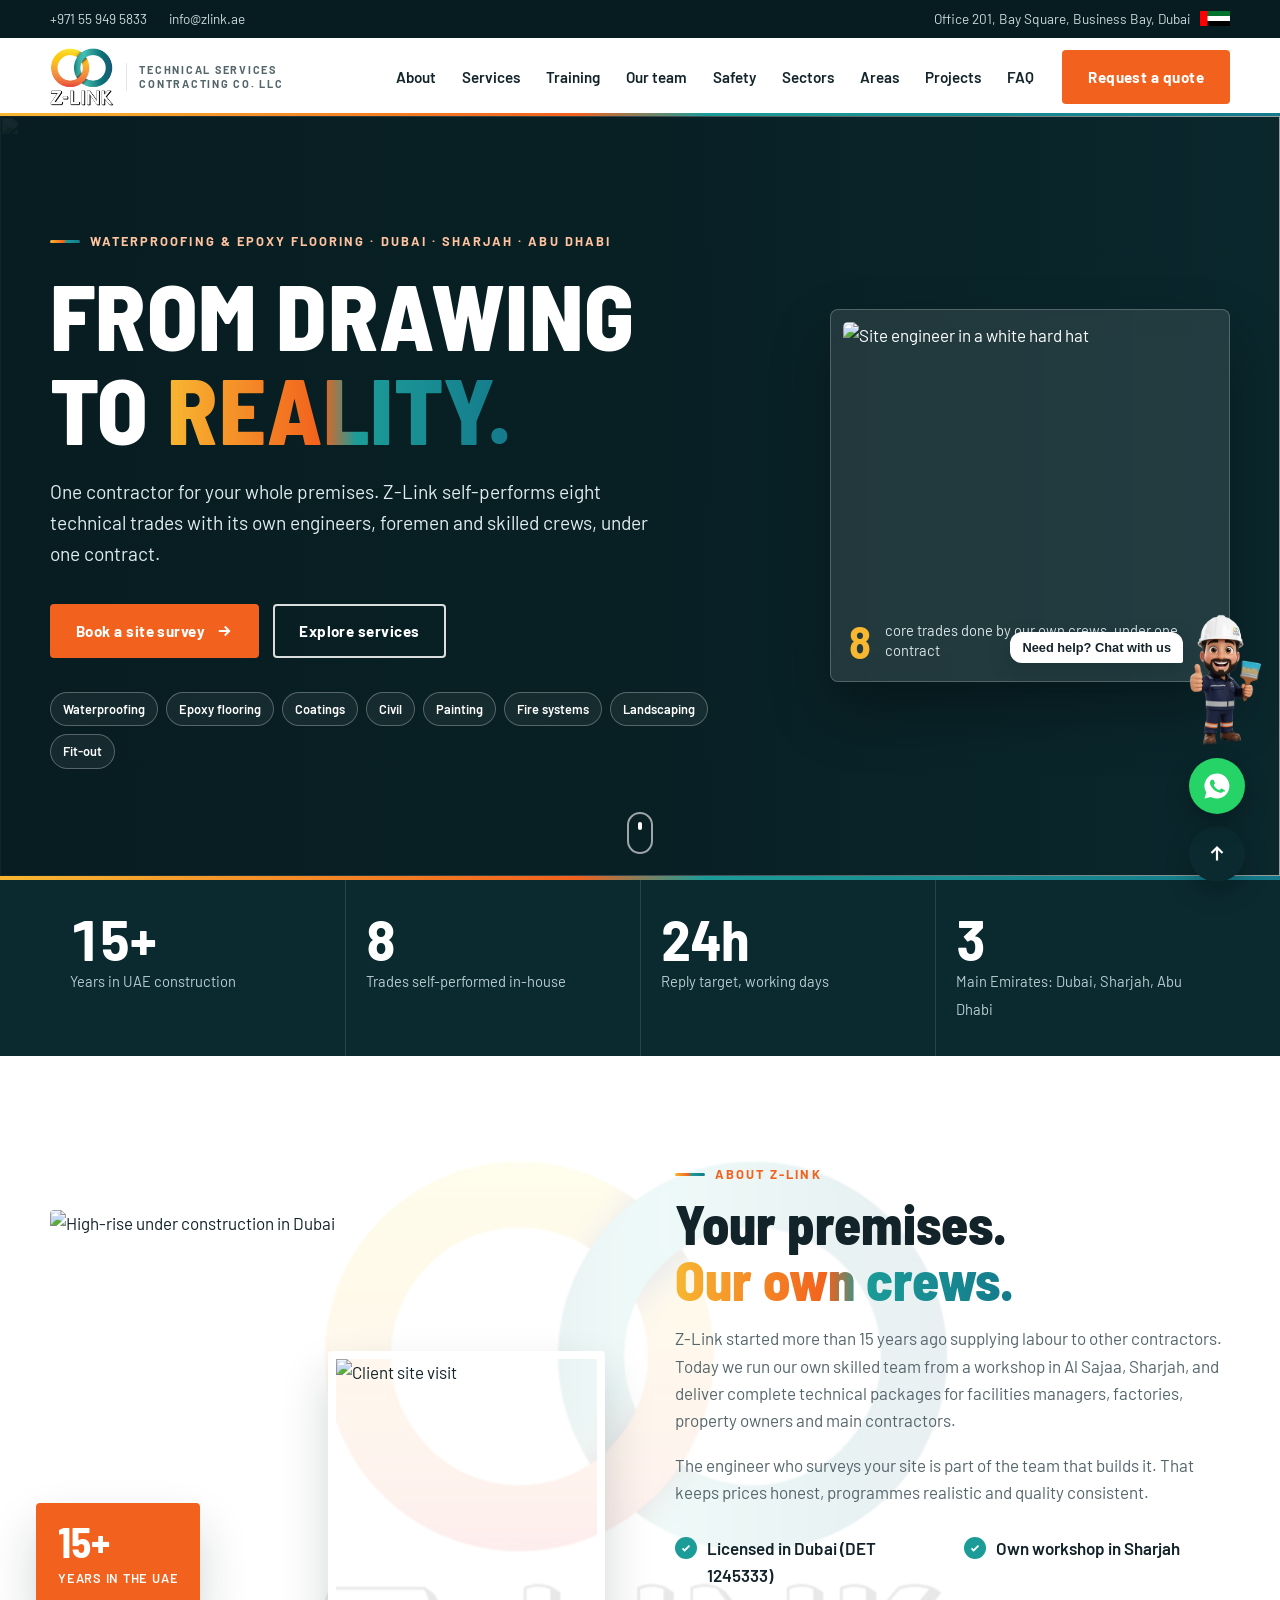
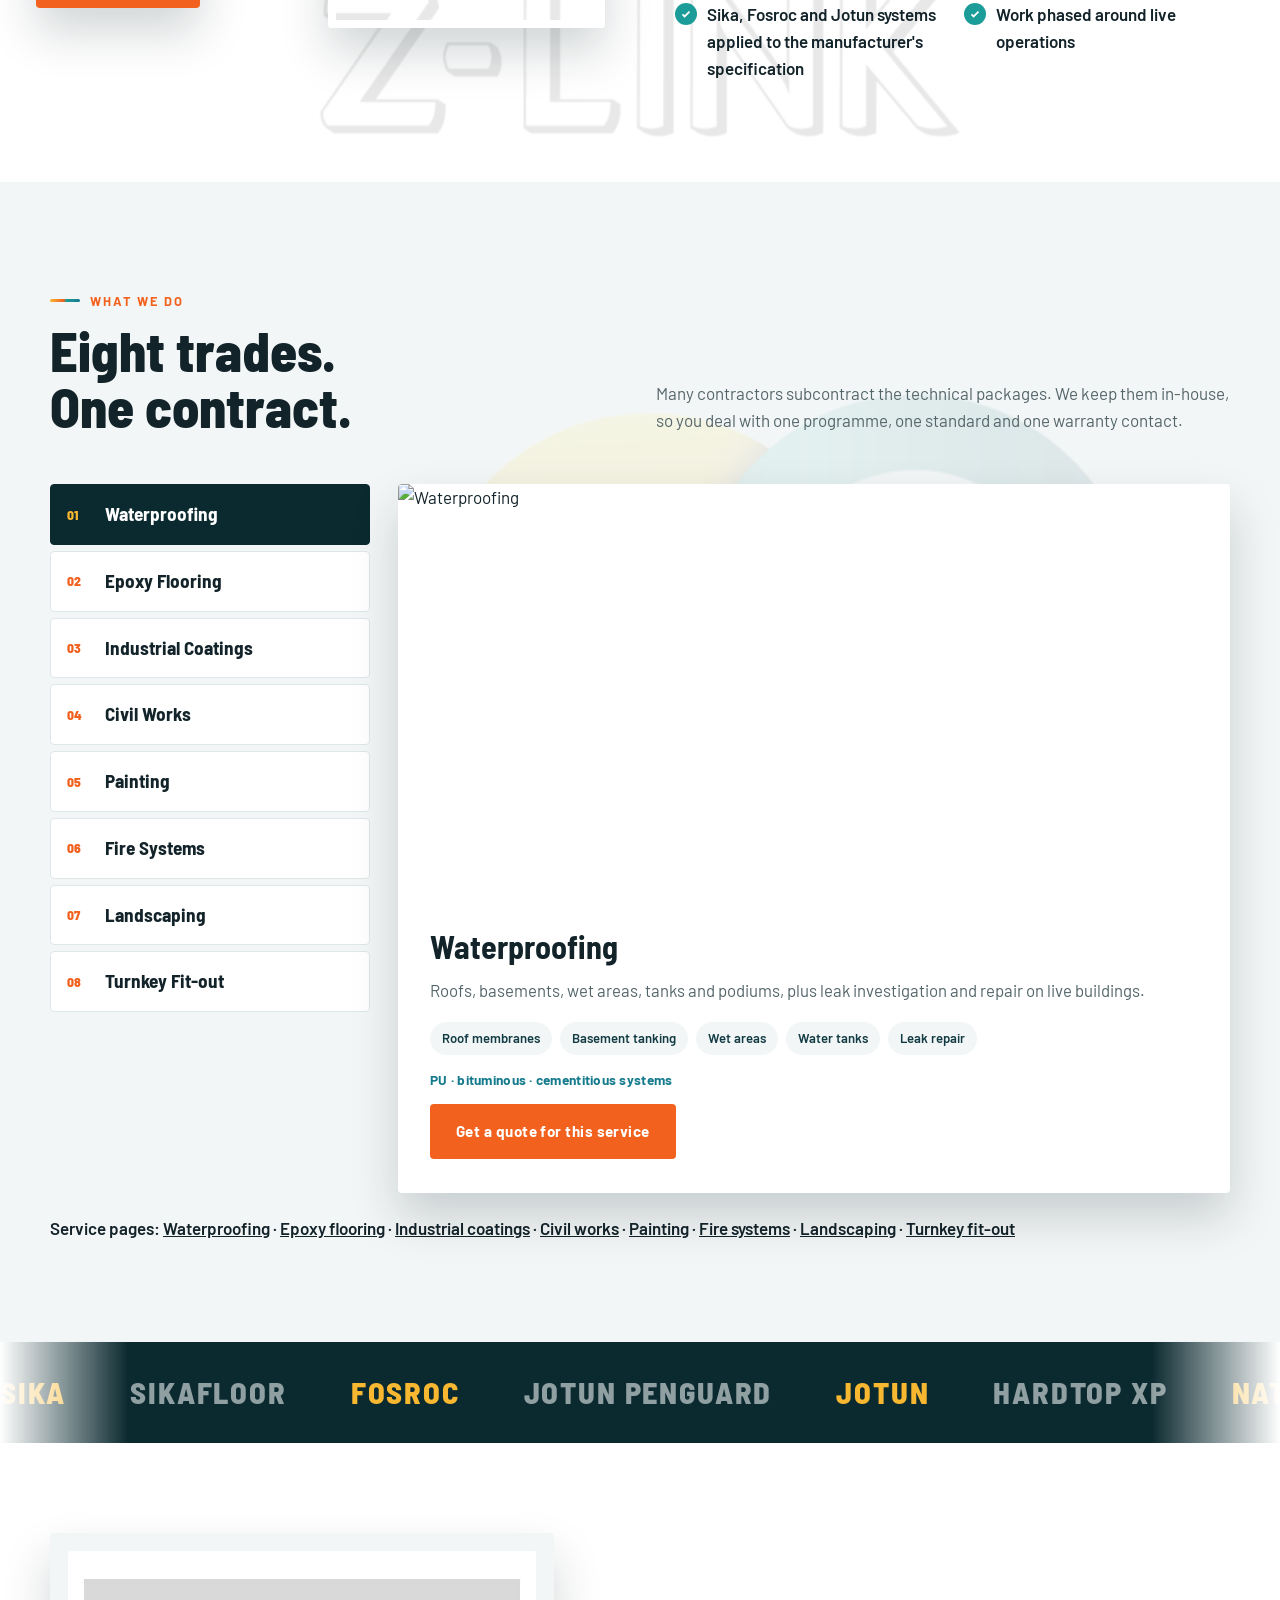
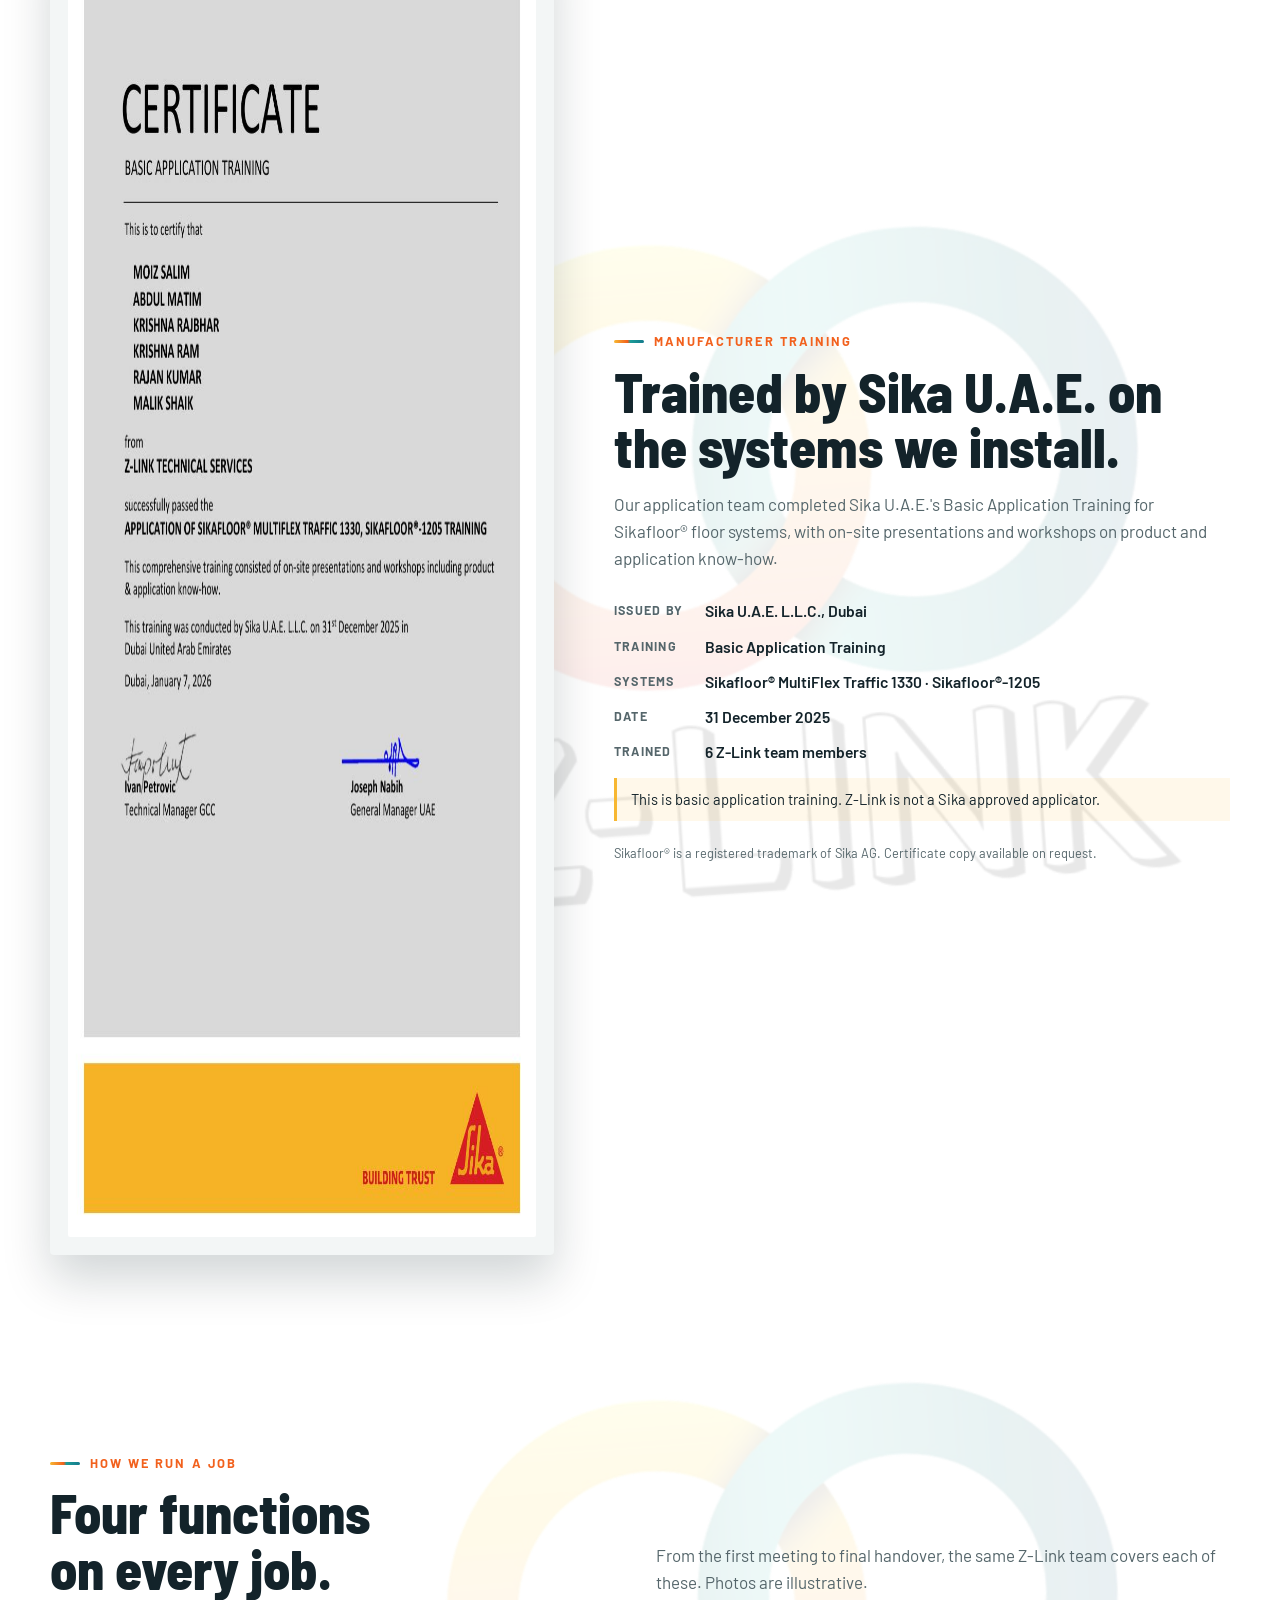
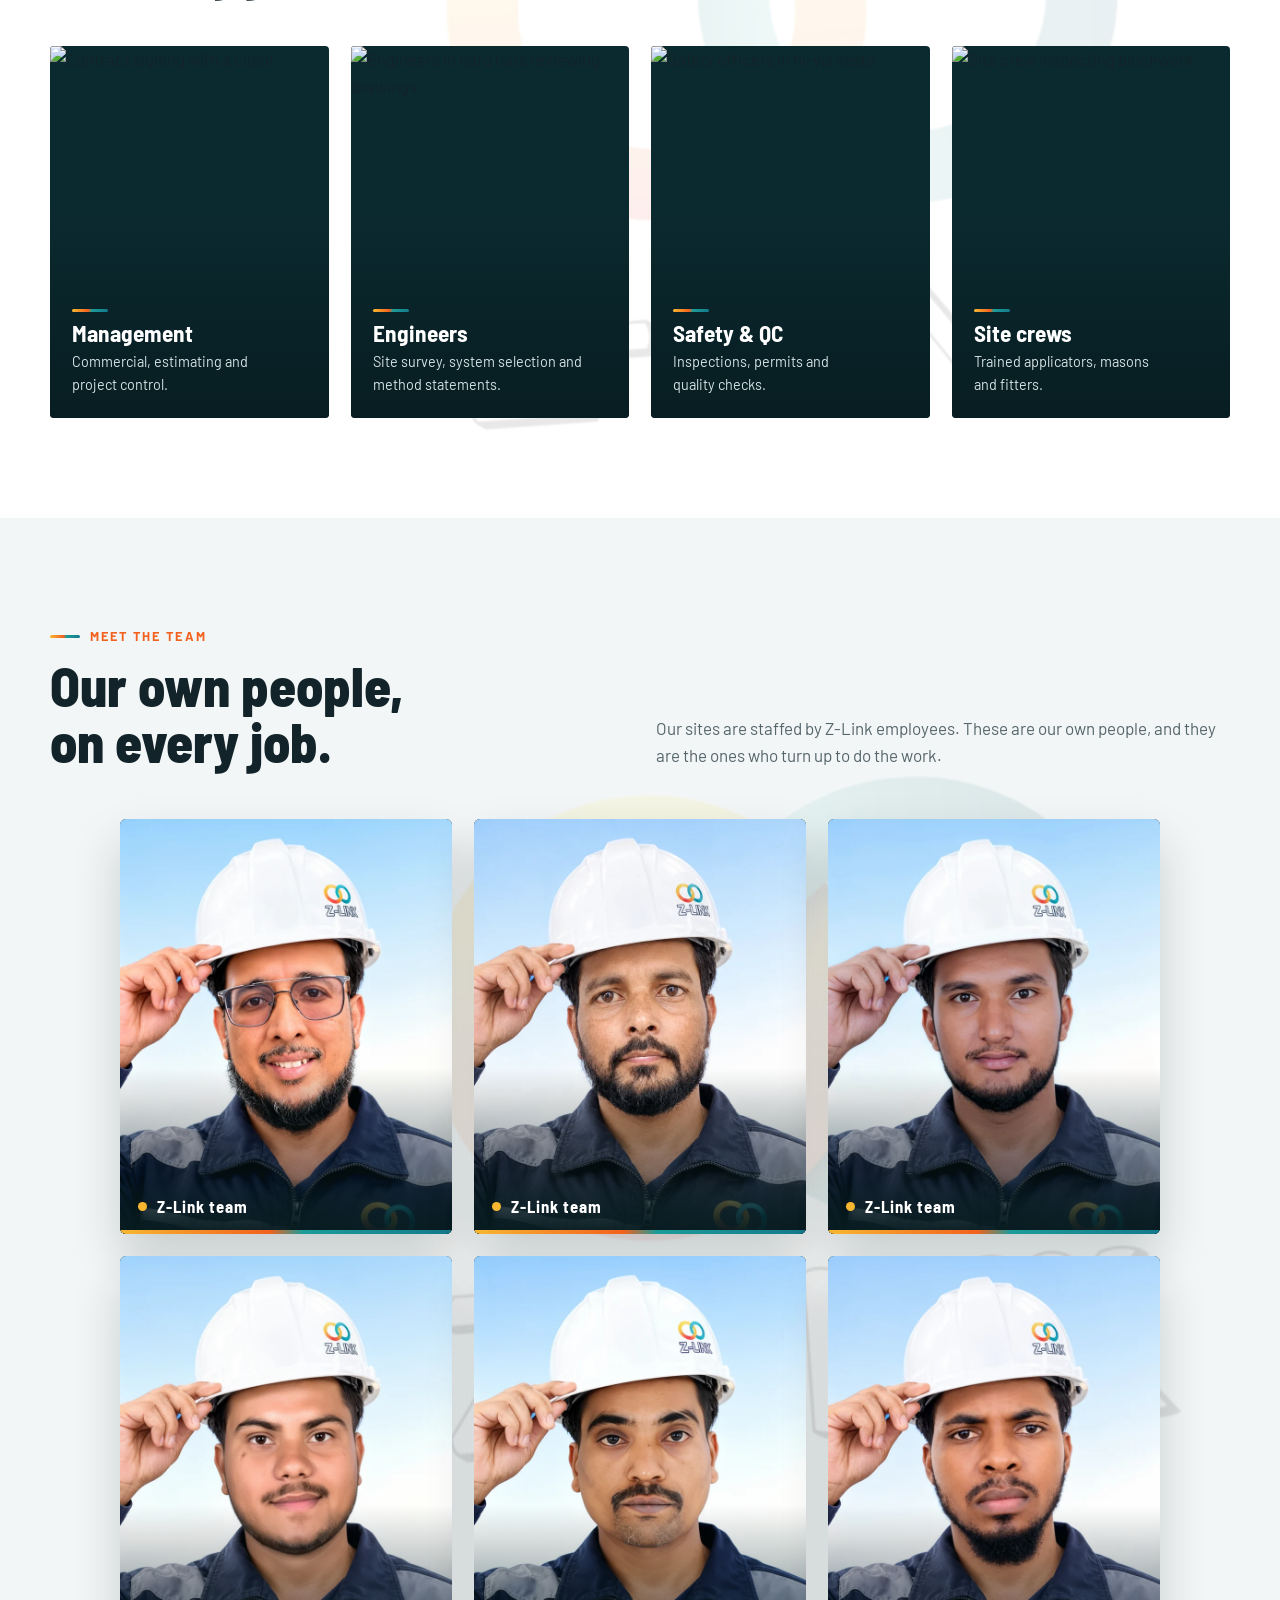
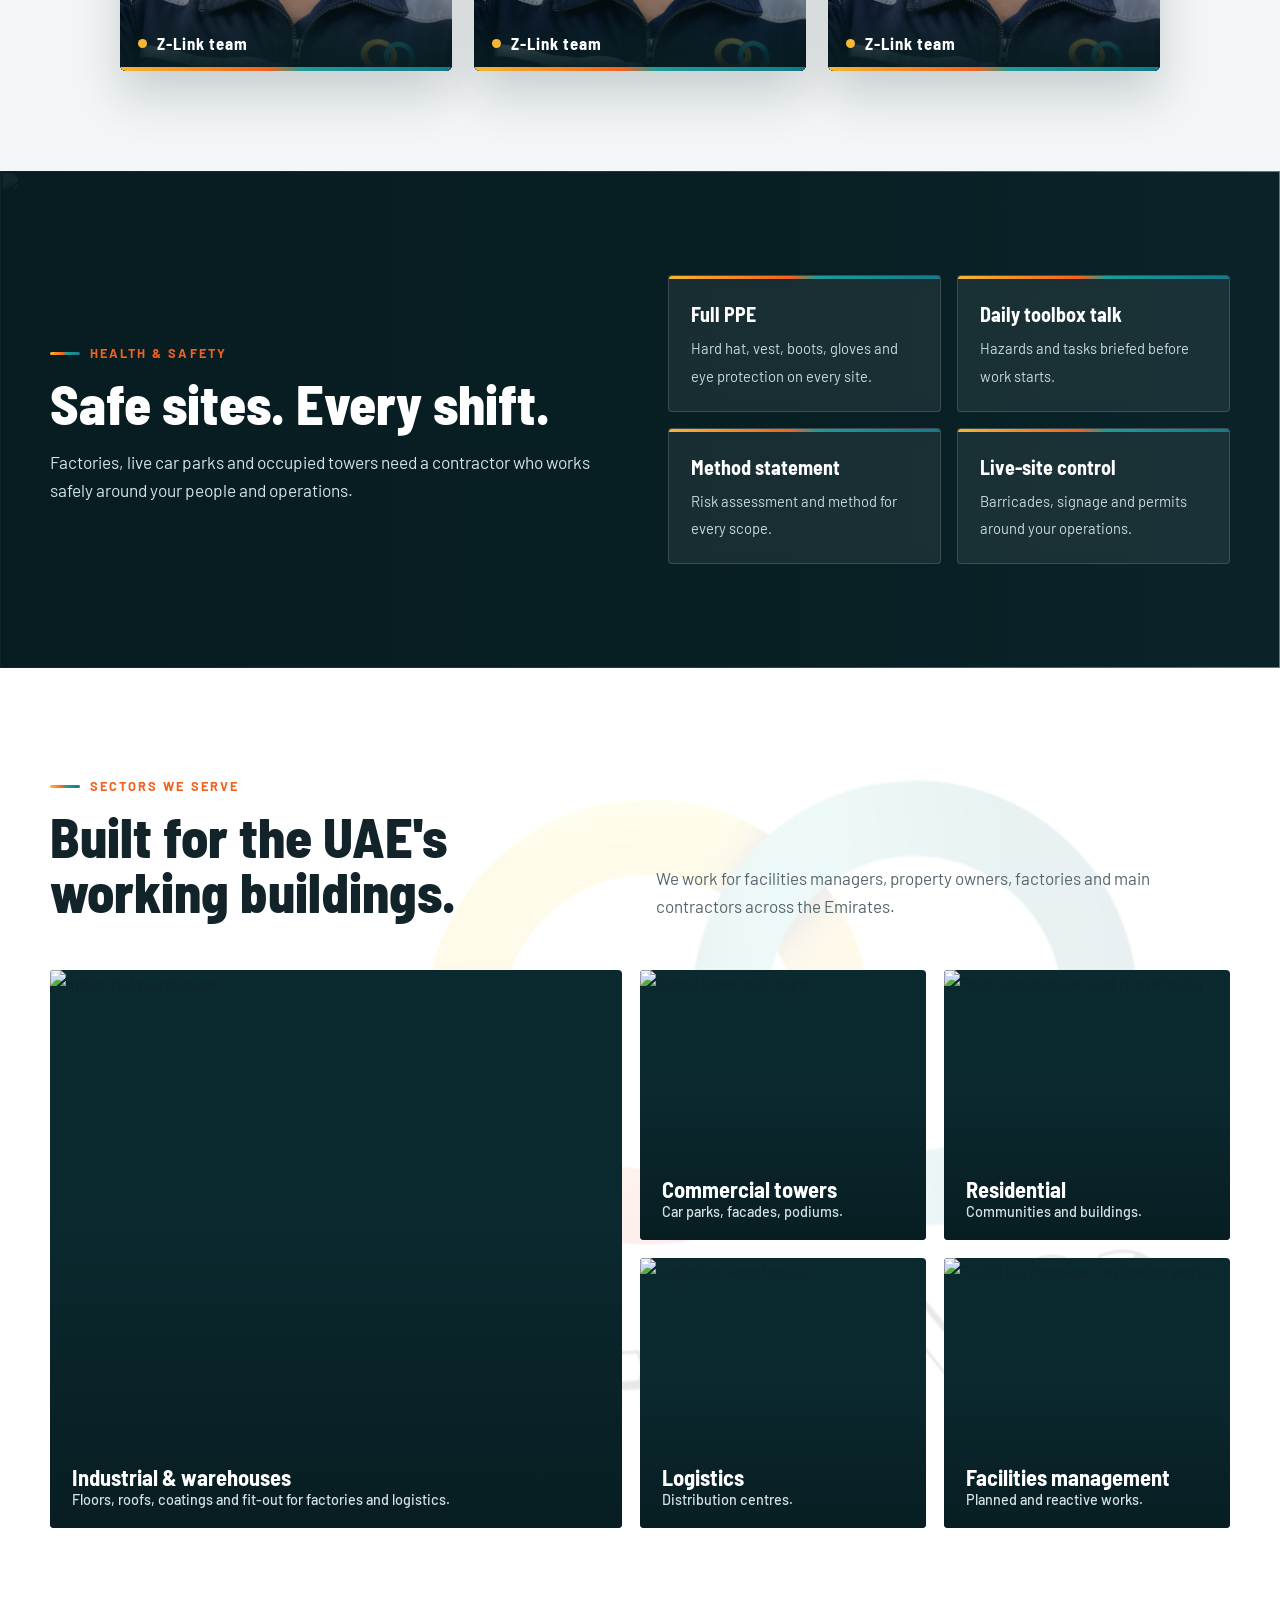
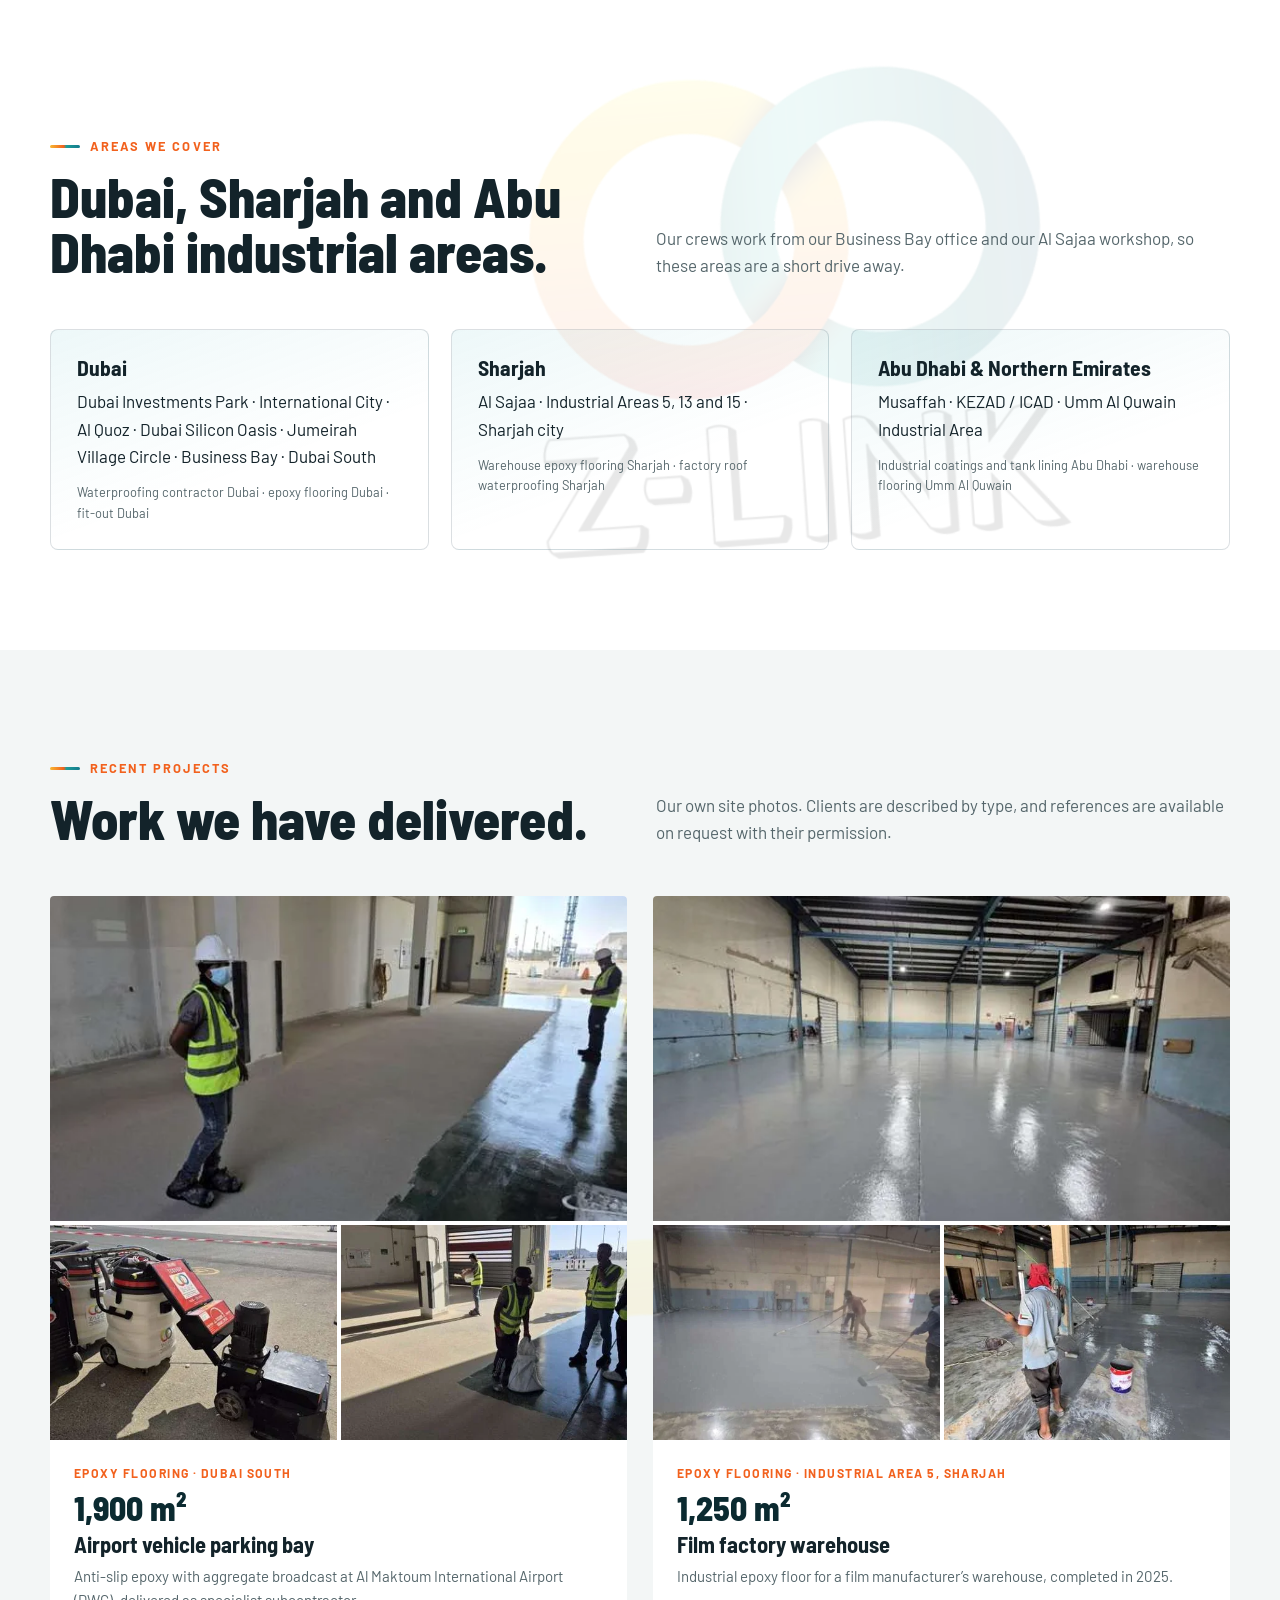
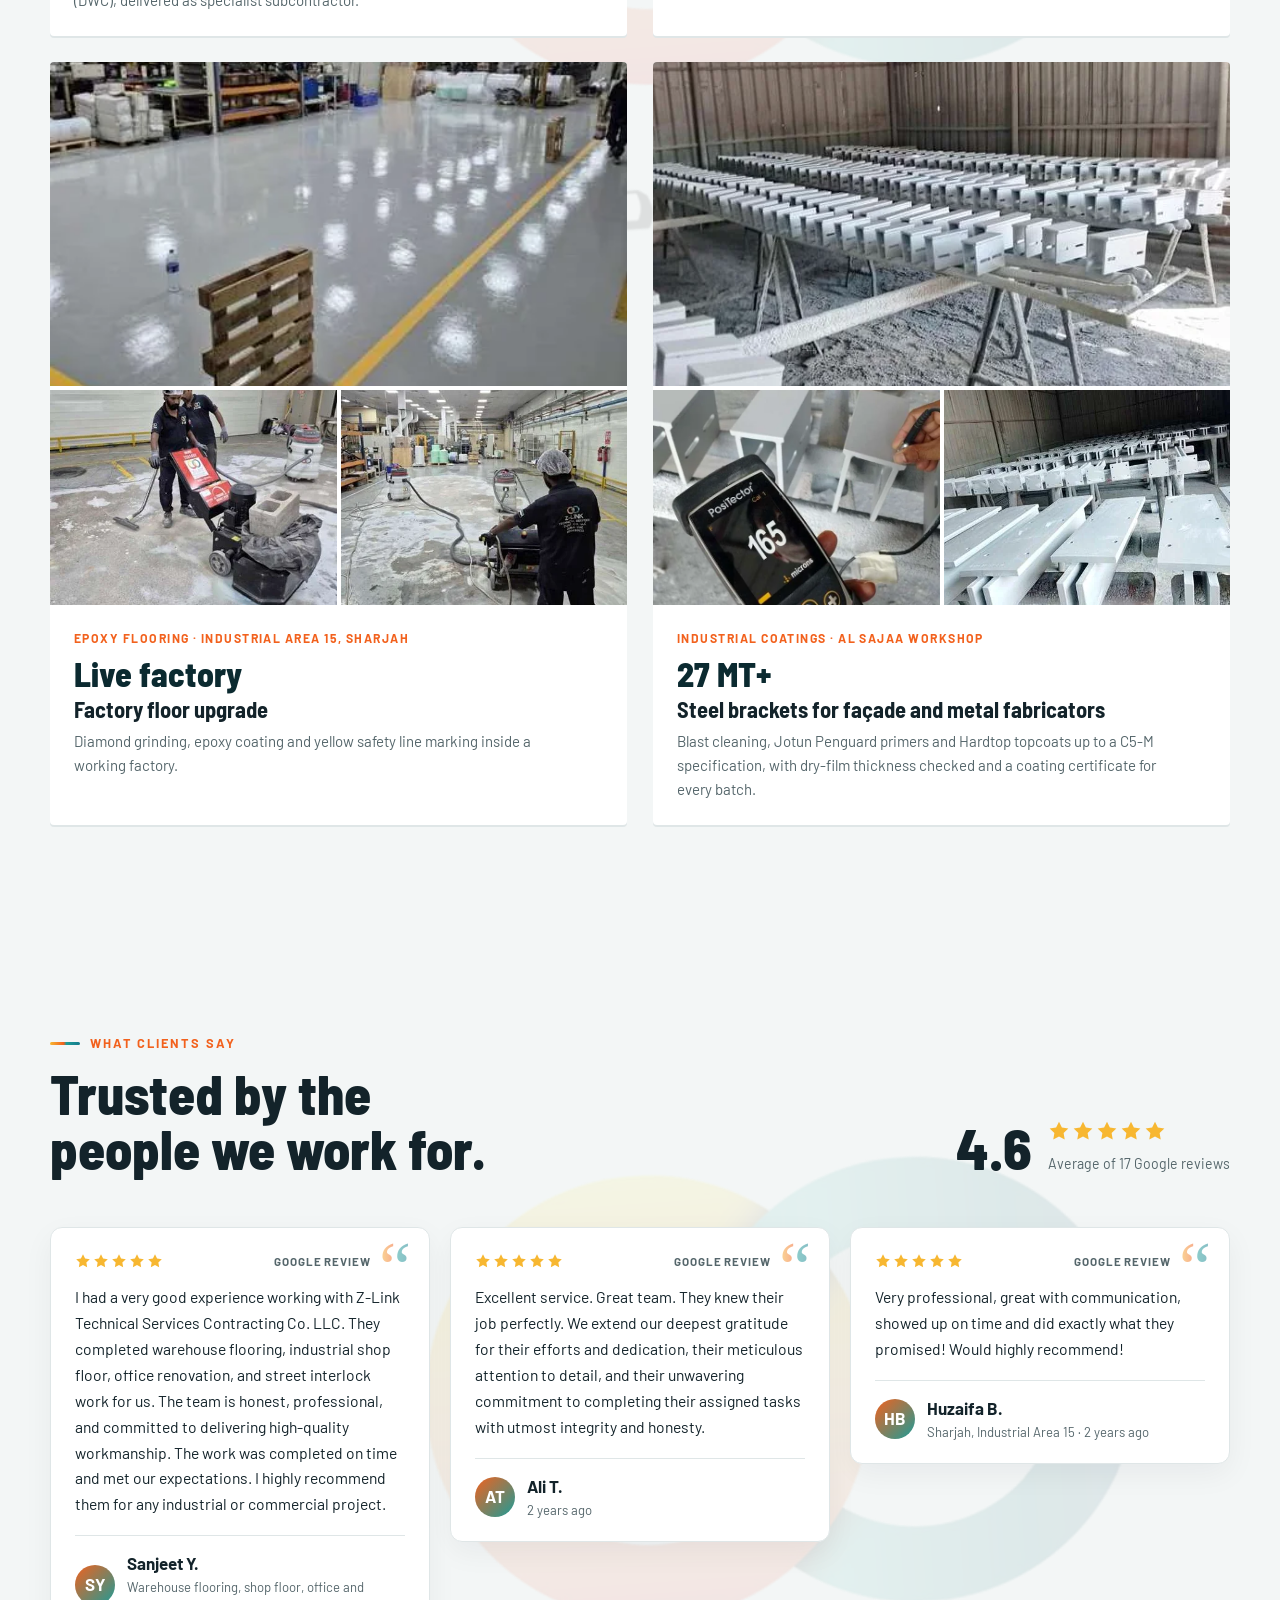
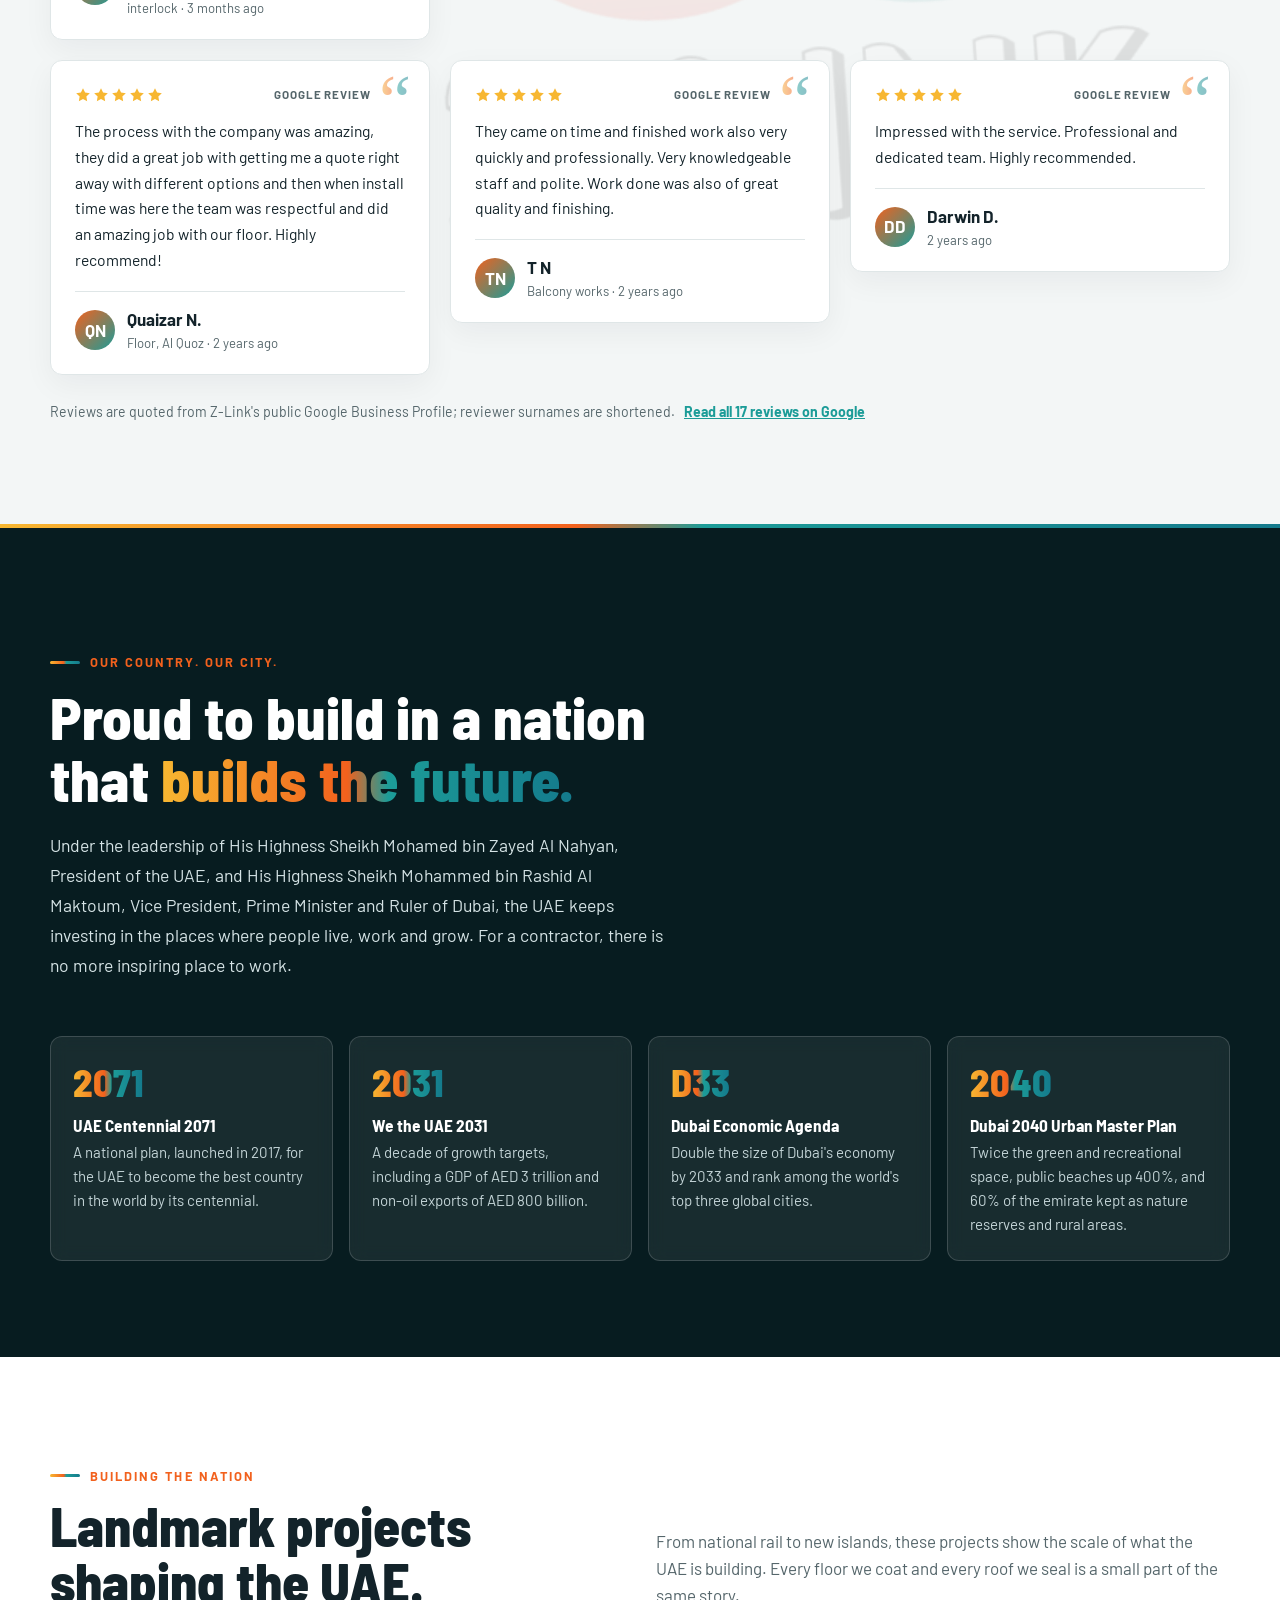
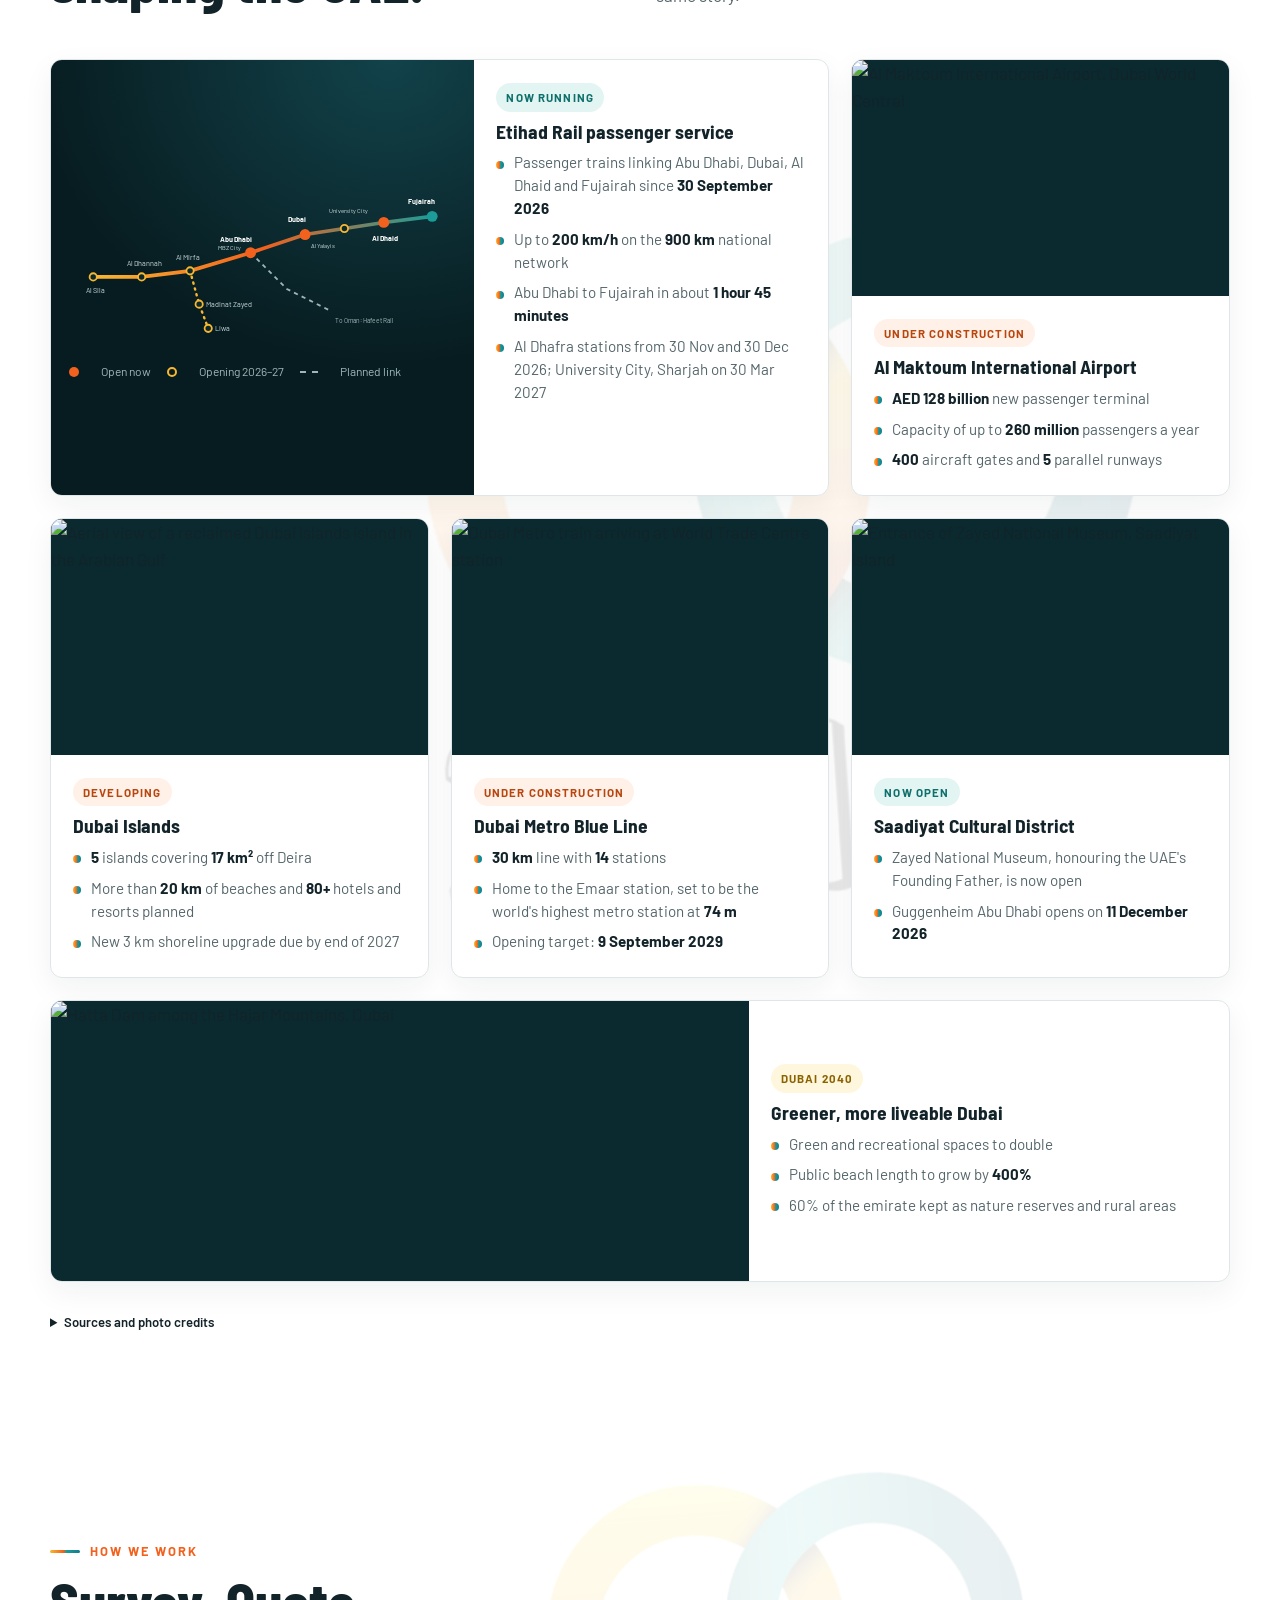
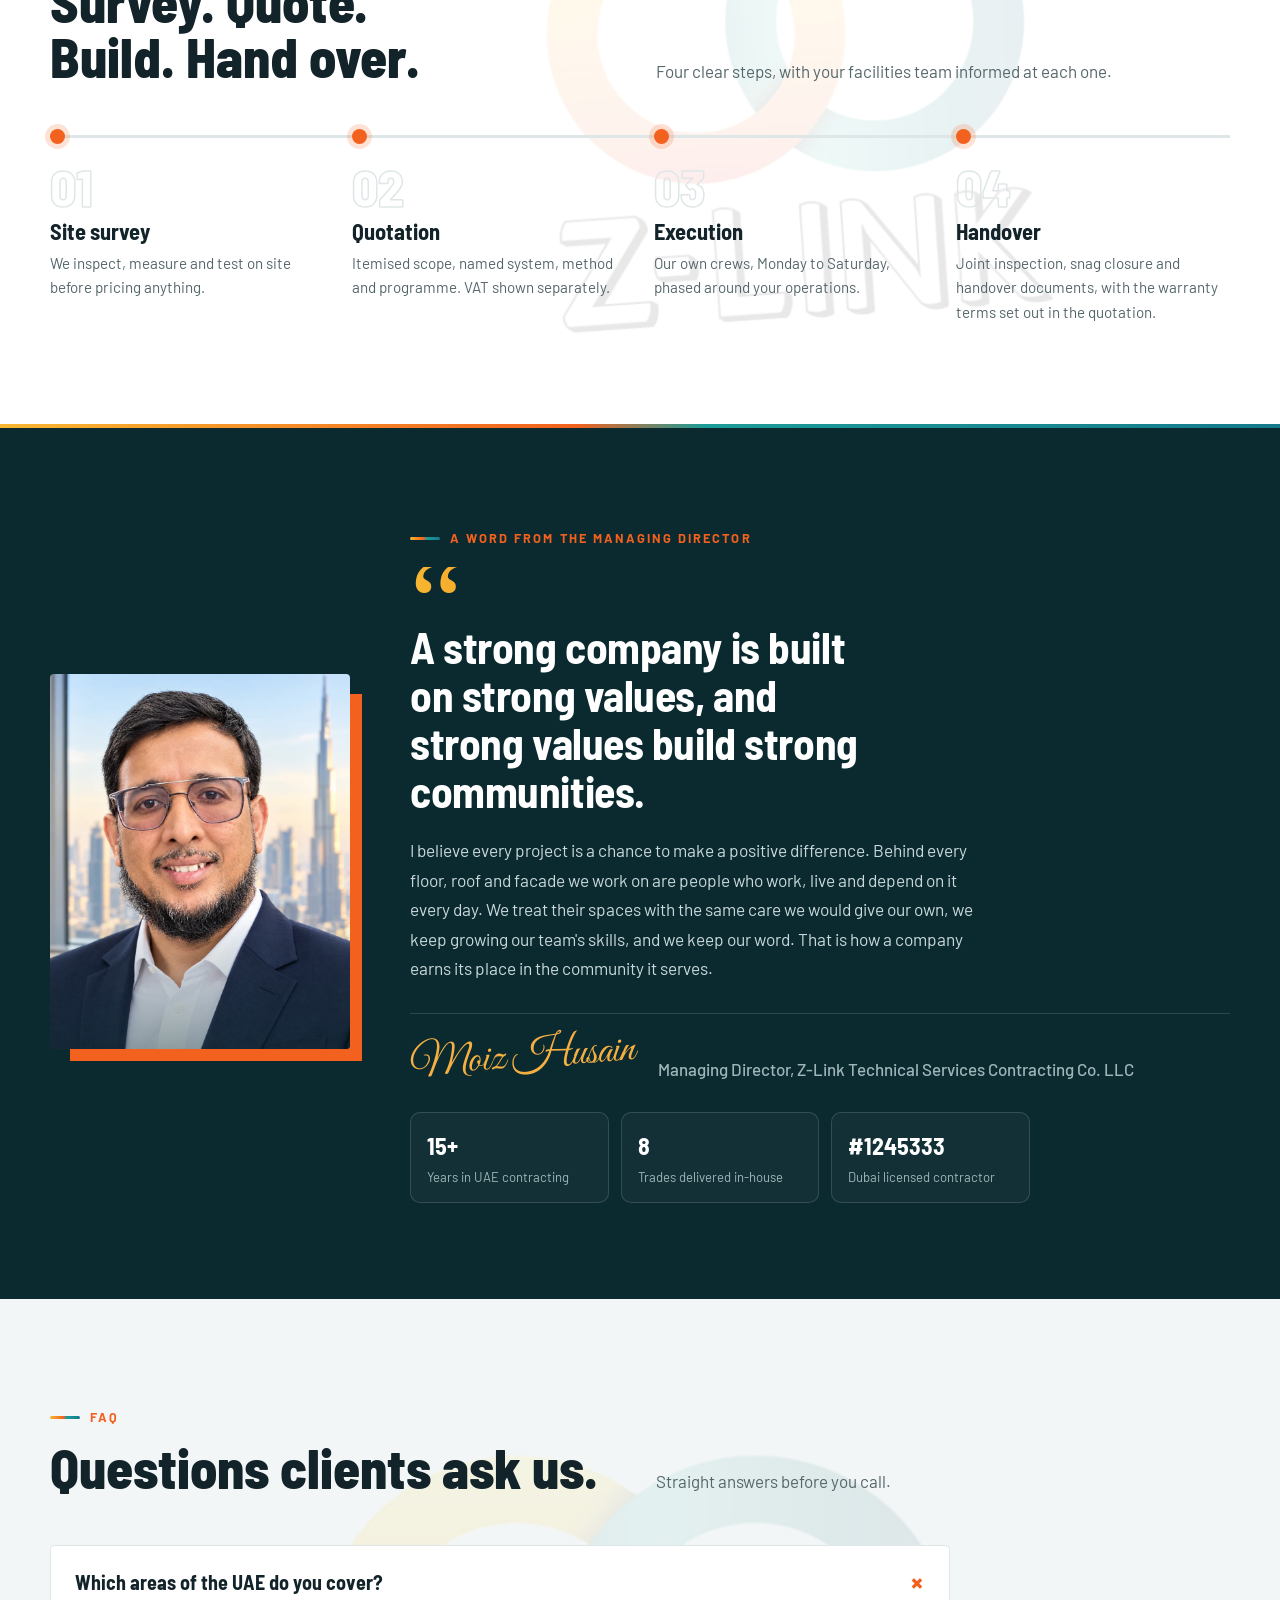
==== commit 97ffe85f: "SEO: 8 service pages, Dubai and Sharjah area pages, services hub, schema, sitemap, audit tool Co-Aut" ====
--- a/index.html
+++ b/index.html
@@ -3,8 +3,8 @@
 <head>
 <meta charset="utf-8">
 <meta name="viewport" content="width=device-width, initial-scale=1, viewport-fit=cover">
-<title>Waterproofing &amp; Epoxy Flooring Contractor in Dubai &amp; Sharjah | Z-Link</title>
-<meta name="description" content="Dubai and Sharjah contractor for waterproofing, epoxy flooring, industrial coatings, civil works, painting, fire systems, landscaping and fit-out. Own crews, one contract. Licence 1245333.">
+<title>Waterproofing &amp; Epoxy Flooring Contractor in Dubai | Z-Link</title>
+<meta name="description" content="Dubai and Sharjah contractor for waterproofing, epoxy flooring, coatings, civil, painting, fire systems, landscaping and fit-out. Own crews, one contract.">
 <meta name="theme-color" content="#0B2A30">
 <meta property="og:type" content="website">
 <meta property="og:url" content="https://zlink.ae/">
@@ -19,7 +19,7 @@
 <link rel="preconnect" href="https://fonts.gstatic.com" crossorigin>
 <link rel="stylesheet" href="https://fonts.googleapis.com/css2?family=Barlow+Semi+Condensed:wght@600;700;800&family=Barlow:wght@400;500;600;700&family=Great+Vibes&display=swap">
 <script type="application/ld+json">
-{"@context":"https://schema.org","@type":"GeneralContractor","name":"Z-Link Technical Services Contracting Co. LLC","url":"https://zlink.ae","logo":"https://zlink.ae/assets/images/logo.png","telephone":"+971559495833","email":"info@zlink.ae","address":{"@type":"PostalAddress","streetAddress":"Office 201, Bay Square, Business Bay","addressLocality":"Dubai","addressCountry":"AE"},"areaServed":["Dubai","Sharjah","Abu Dhabi","Ajman","Umm Al Quwain","Ras Al Khaimah","Fujairah"],"knowsAbout":["Waterproofing","Epoxy flooring","Industrial coatings","Civil works","Painting","Fire systems","Landscaping","Fit-out"]}
+{"@context": "https://schema.org", "@type": "GeneralContractor", "@id": "https://zlink.ae/#org", "name": "Z-Link Technical Services Contracting Co. LLC", "url": "https://zlink.ae/", "logo": "https://zlink.ae/assets/images/logo.png", "telephone": "+971559495833", "email": "info@zlink.ae", "address": {"@type": "PostalAddress", "streetAddress": "Office 201, Bay Square, Business Bay", "addressLocality": "Dubai", "addressRegion": "Dubai", "addressCountry": "AE"}, "areaServed": ["Dubai", "Sharjah", "Abu Dhabi", "Ajman", "Umm Al Quwain", "Ras Al Khaimah", "Fujairah"], "knowsAbout": ["Waterproofing", "Epoxy flooring", "Industrial coatings", "Civil works", "Painting", "Fire systems", "Landscaping", "Fit-out"], "sameAs": ["https://www.facebook.com/profile.php?id=61553988320283"], "hasOfferCatalog": {"@type": "OfferCatalog", "name": "Services", "itemListElement": [{"@type": "Offer", "itemOffered": {"@type": "Service", "name": "Waterproofing", "url": "https://zlink.ae/services/waterproofing/"}}, {"@type": "Offer", "itemOffered": {"@type": "Service", "name": "Epoxy flooring", "url": "https://zlink.ae/services/epoxy-flooring/"}}, {"@type": "Offer", "itemOffered": {"@type": "Service", "name": "Industrial coatings", "url": "https://zlink.ae/services/industrial-coatings/"}}, {"@type": "Offer", "itemOffered": {"@type": "Service", "name": "Civil works", "url": "https://zlink.ae/services/civil-works/"}}, {"@type": "Offer", "itemOffered": {"@type": "Service", "name": "Painting", "url": "https://zlink.ae/services/painting/"}}, {"@type": "Offer", "itemOffered": {"@type": "Service", "name": "Fire systems", "url": "https://zlink.ae/services/fire-systems/"}}, {"@type": "Offer", "itemOffered": {"@type": "Service", "name": "Landscaping", "url": "https://zlink.ae/services/landscaping/"}}, {"@type": "Offer", "itemOffered": {"@type": "Service", "name": "Turnkey fit-out", "url": "https://zlink.ae/services/fit-out/"}}]}}
 </script>
 <style>
 /* Layout: photo-led corporate. Navy-teal ground, logo ring colours (amber-orange + teal) as the brand gradient, one orange action colour. */
@@ -642,6 +642,7 @@
         <div><button class="btn" type="button" data-quote>Get a quote for this service</button></div></div>
     </article>
   </div>
+  <p class="svc-links" style="margin-top:22px;font-weight:600">Service pages: <a href="/services/waterproofing/">Waterproofing</a> · <a href="/services/epoxy-flooring/">Epoxy flooring</a> · <a href="/services/industrial-coatings/">Industrial coatings</a> · <a href="/services/civil-works/">Civil works</a> · <a href="/services/painting/">Painting</a> · <a href="/services/fire-systems/">Fire systems</a> · <a href="/services/landscaping/">Landscaping</a> · <a href="/services/fit-out/">Turnkey fit-out</a></p>
 </div></section>
 
 <div class="marquee" aria-label="Systems we apply"><div class="track">
@@ -894,8 +895,8 @@
 <footer>
   <div class="wrap top">
     <div><img class="fl" src="assets/images/logo.png" alt="Z-Link"><p>Z-Link Technical Services Contracting Co. LLC. Eight technical trades, our own crews, one contract, across the UAE.</p></div>
-    <div><h4>Services</h4><ul><li><a href="#services">Waterproofing</a></li><li><a href="#services">Epoxy flooring</a></li><li><a href="#services">Industrial coatings</a></li><li><a href="#services">Turnkey fit-out</a></li></ul></div>
-    <div><h4>Company</h4><ul><li><a href="#about">About</a></li><li><a href="#safety">Safety</a></li><li><a href="#areas">Areas</a></li><li><a href="#projects">Projects</a></li><li><a href="#reviews">Reviews</a></li><li><a href="#uae">Our UAE</a></li><li><a href="#faq">FAQ</a></li></ul></div>
+    <div><h4>Services</h4><ul><li><a href="/services/waterproofing/">Waterproofing</a></li><li><a href="/services/epoxy-flooring/">Epoxy flooring</a></li><li><a href="/services/industrial-coatings/">Industrial coatings</a></li><li><a href="/services/civil-works/">Civil works</a></li><li><a href="/services/painting/">Painting</a></li><li><a href="/services/fire-systems/">Fire systems</a></li><li><a href="/services/landscaping/">Landscaping</a></li><li><a href="/services/fit-out/">Turnkey fit-out</a></li></ul></div>
+    <div><h4>Company</h4><ul><li><a href="#about">About</a></li><li><a href="#safety">Safety</a></li><li><a href="#areas">Areas</a></li><li><a href="/areas/dubai/">Dubai</a></li><li><a href="/areas/sharjah/">Sharjah</a></li><li><a href="#projects">Projects</a></li><li><a href="#reviews">Reviews</a></li><li><a href="#uae">Our UAE</a></li><li><a href="#faq">FAQ</a></li></ul></div>
     <div><h4>Contact</h4><ul><li><a href="tel:+971559495833">+971 55 949 5833</a></li><li><a href="tel:+97143861940">+971 4 386 1940</a></li><li><a href="mailto:info@zlink.ae">info@zlink.ae</a></li><li>Office 201, Bay Square, Business Bay, Dubai, UAE</li></ul></div>
   </div>
   <div class="bar"><div class="wrap"><span>© <span id="yr">2026</span> Z-Link Technical Services Contracting Co. LLC · Dubai trade licence 1245333</span><span>Stock photography: Unsplash</span></div></div>
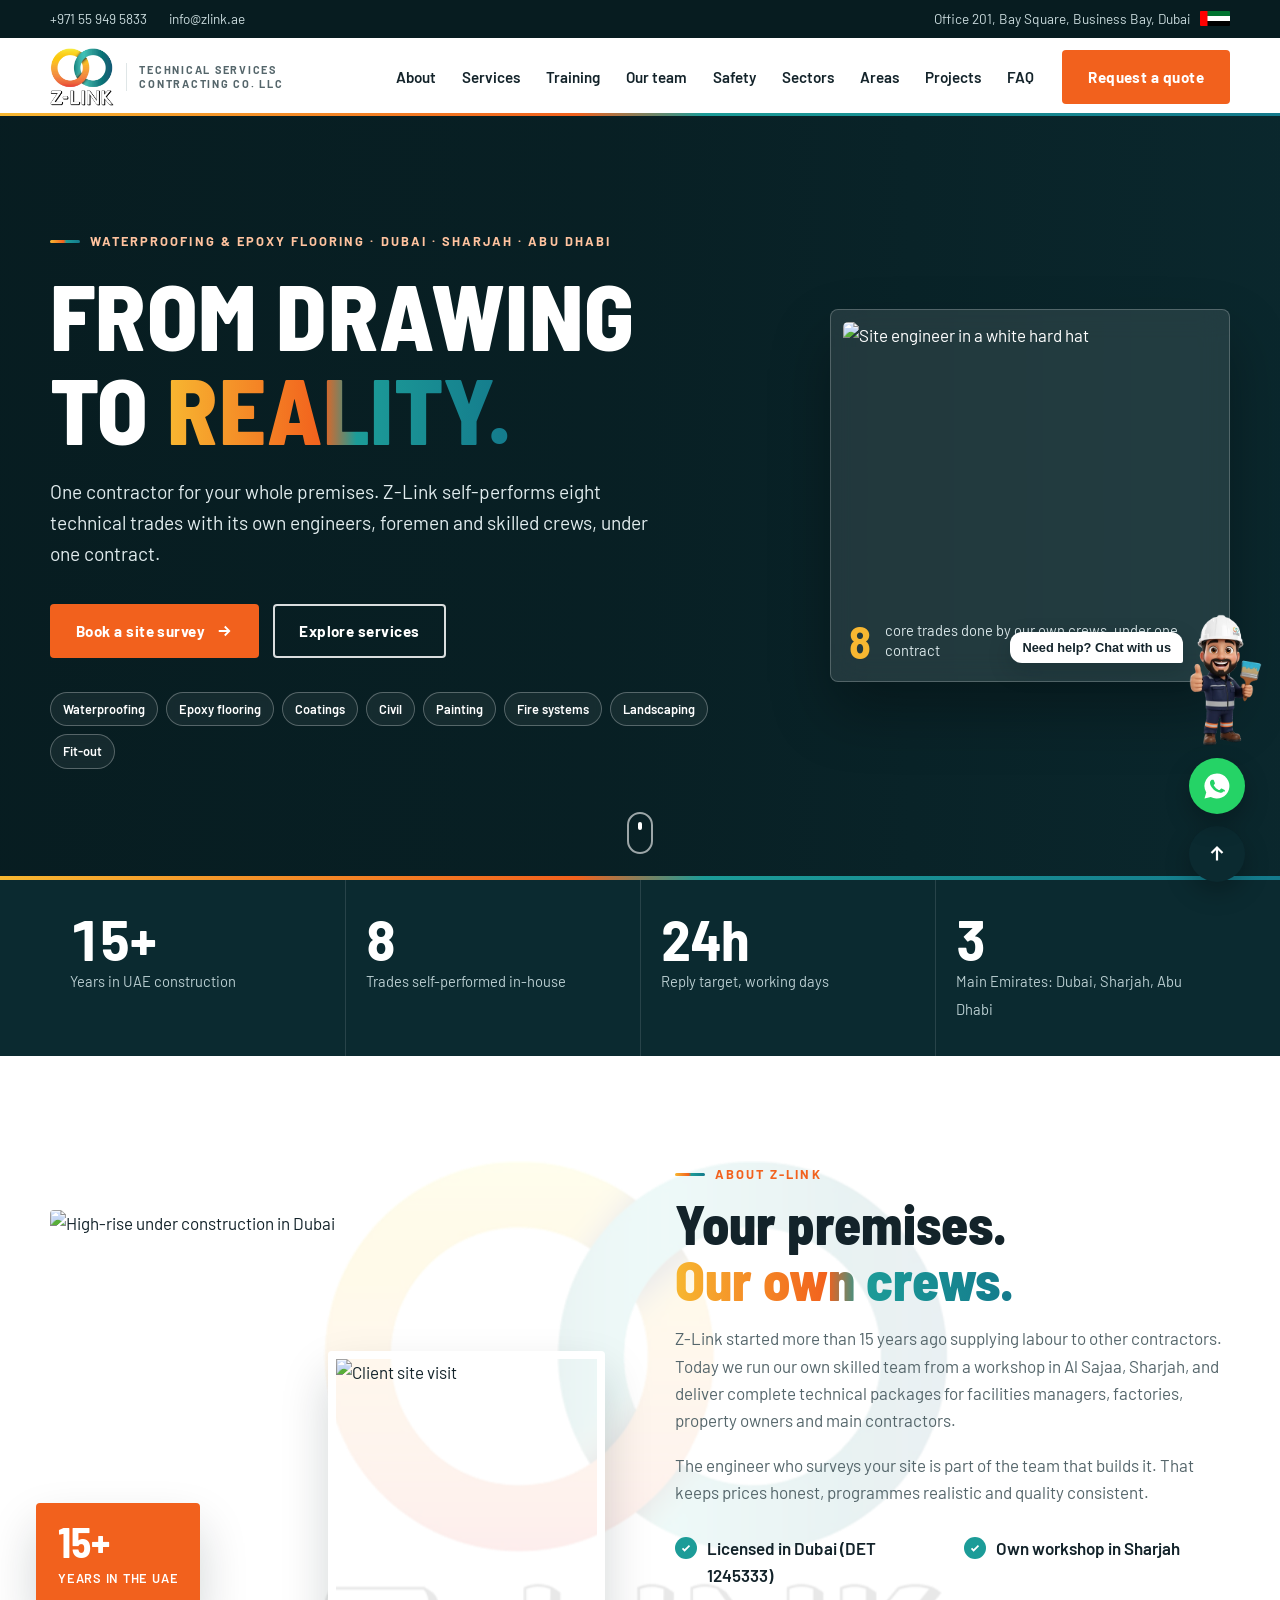
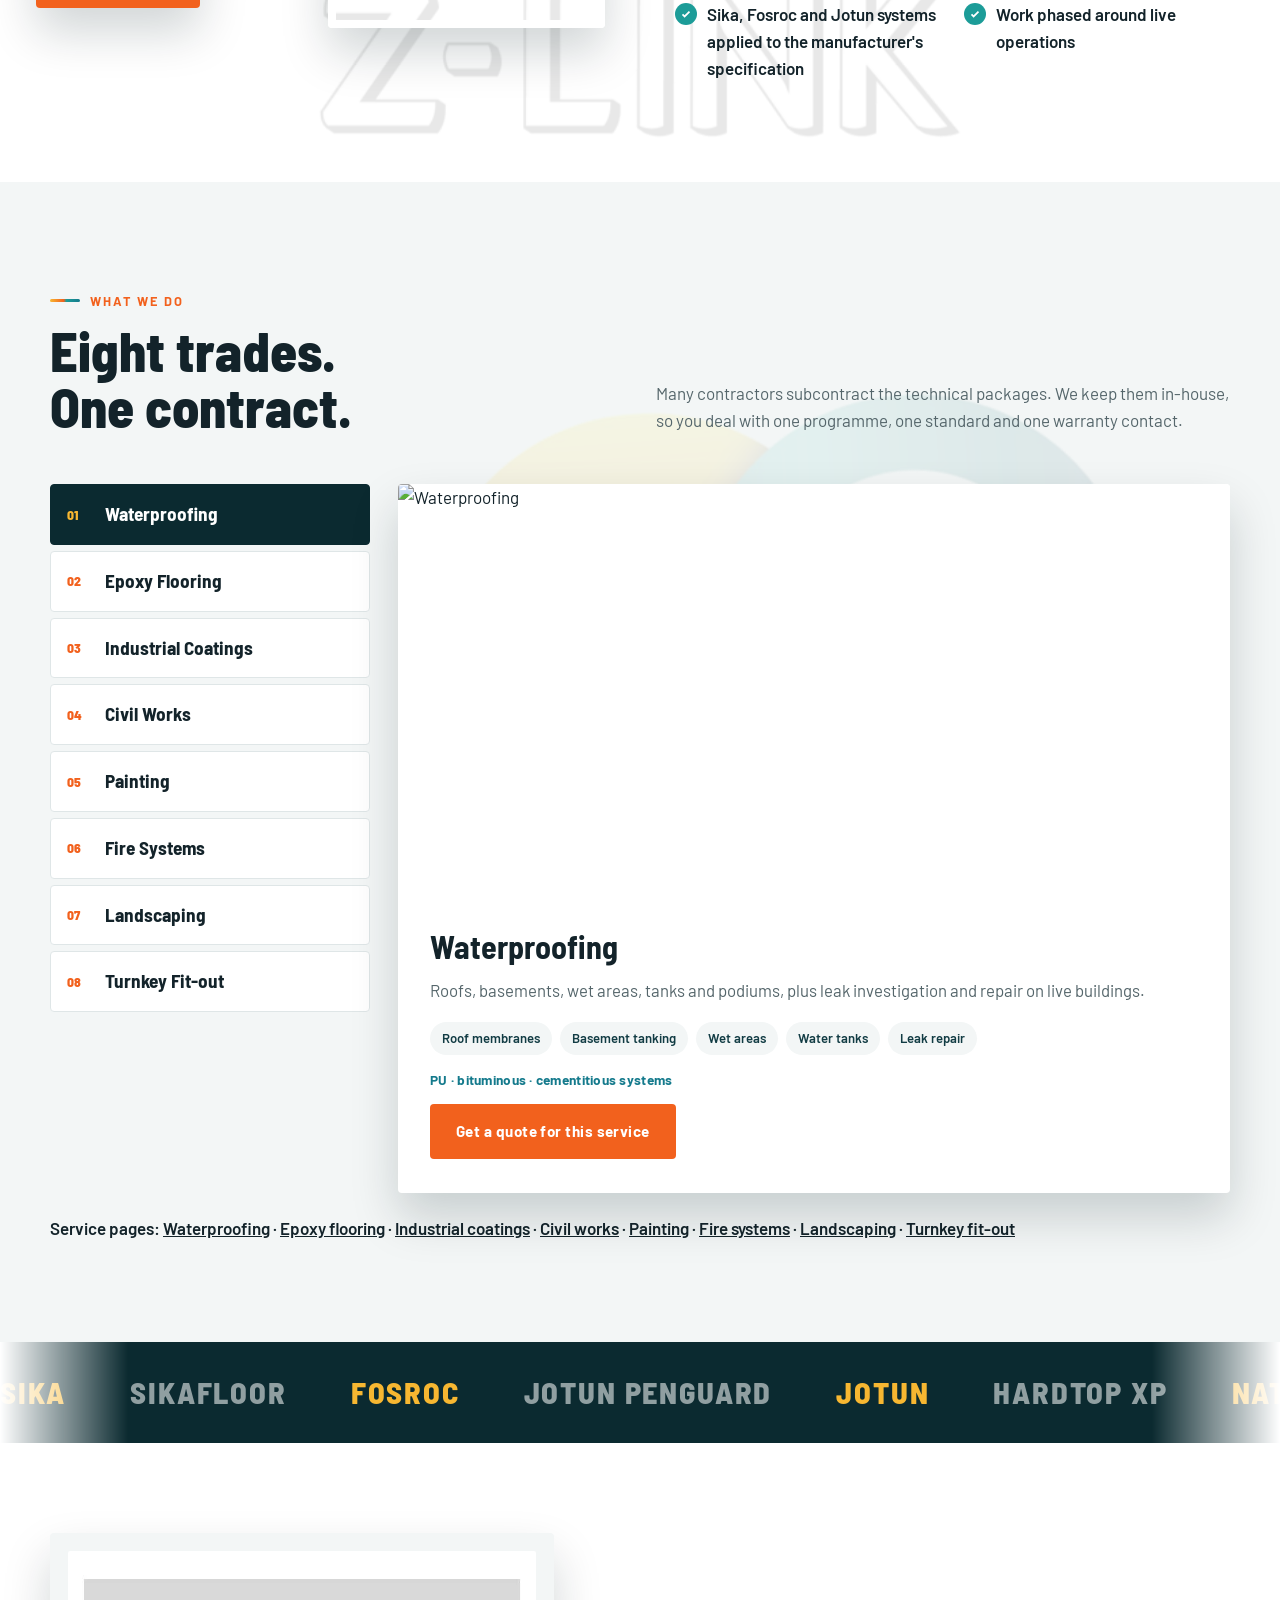
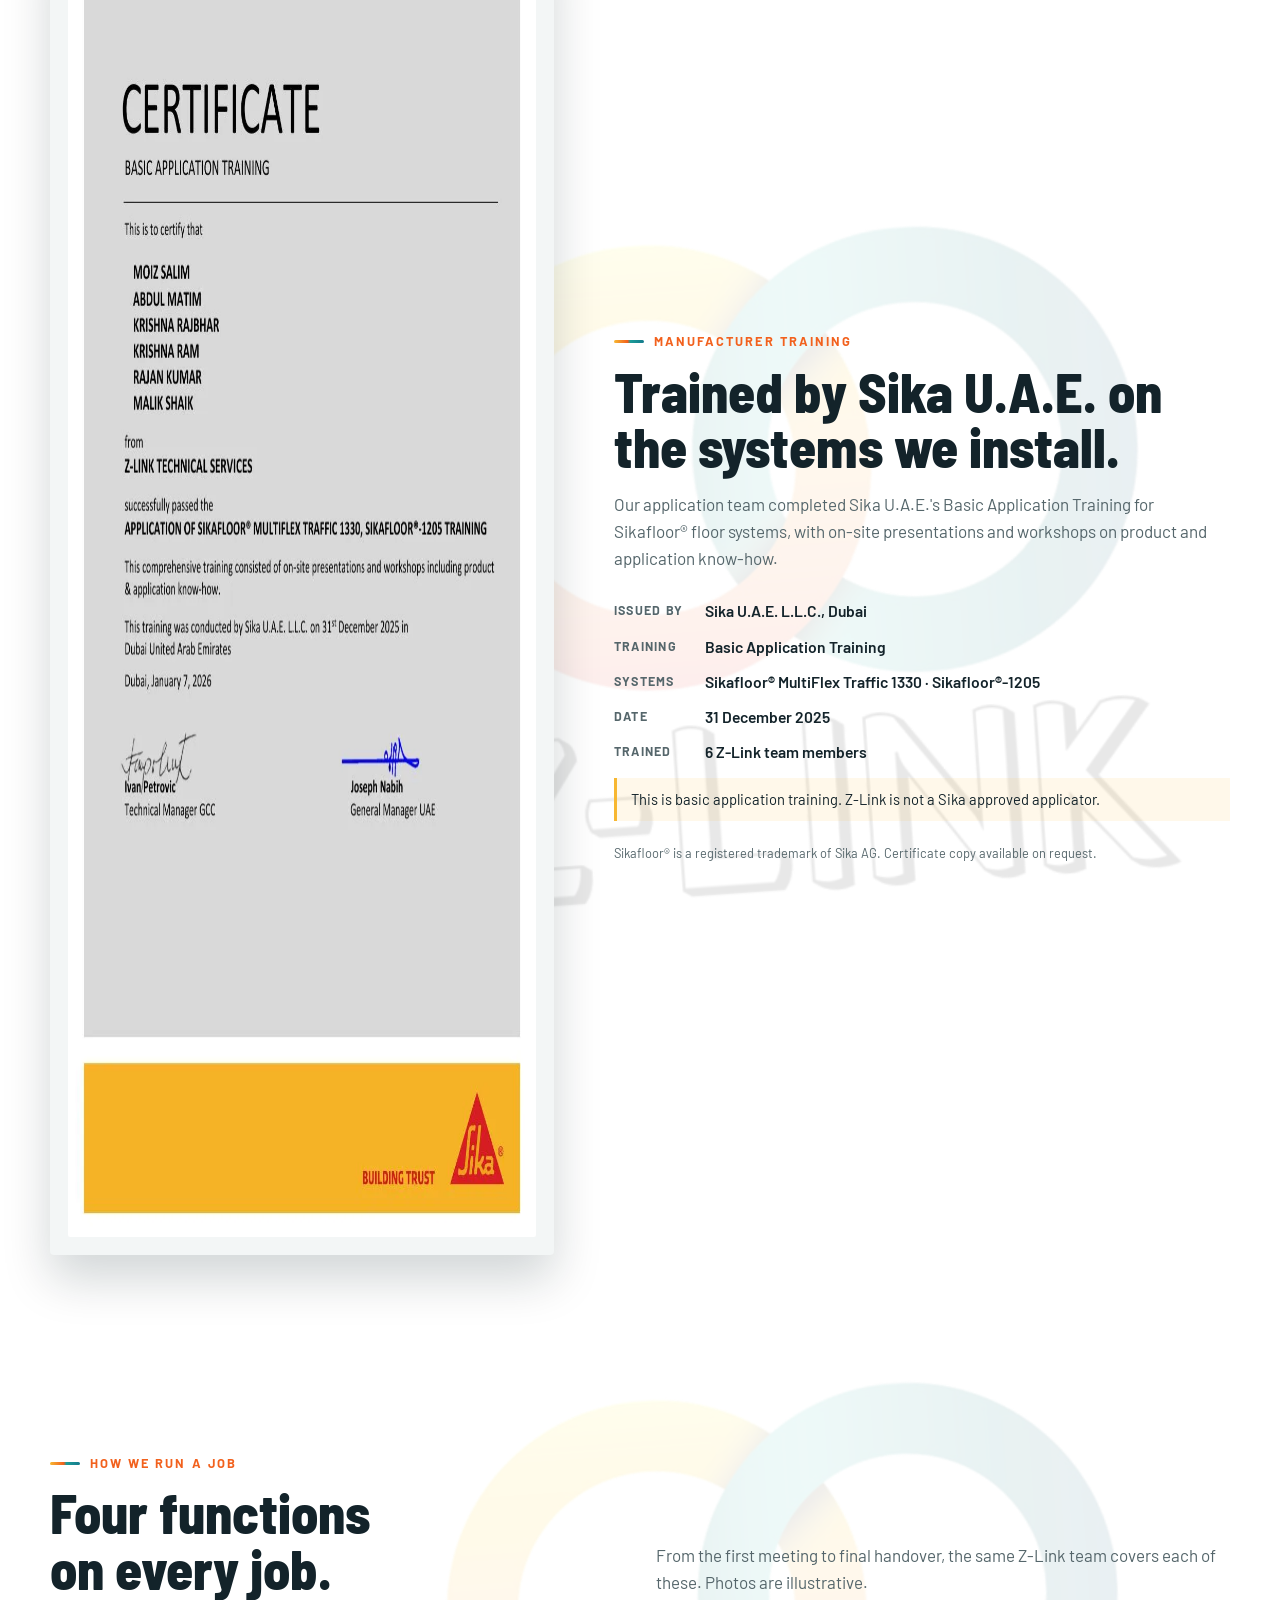
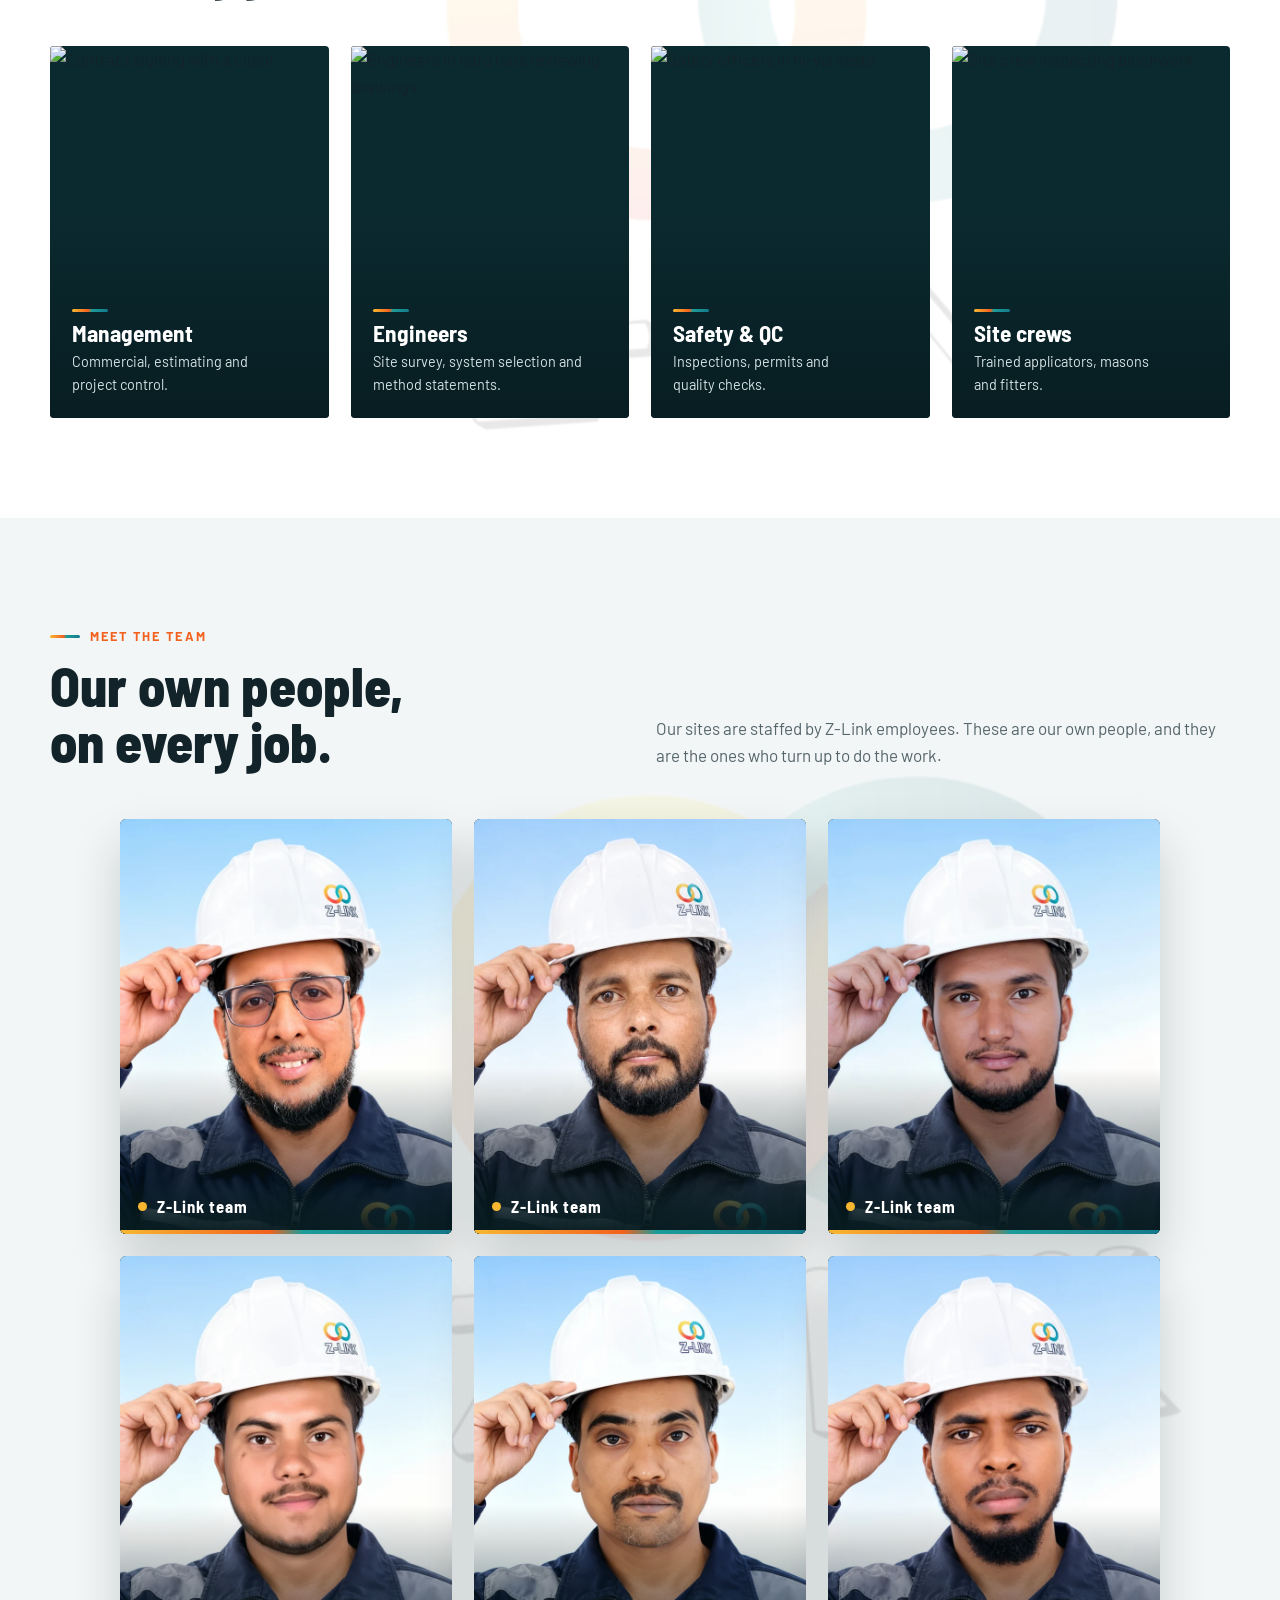
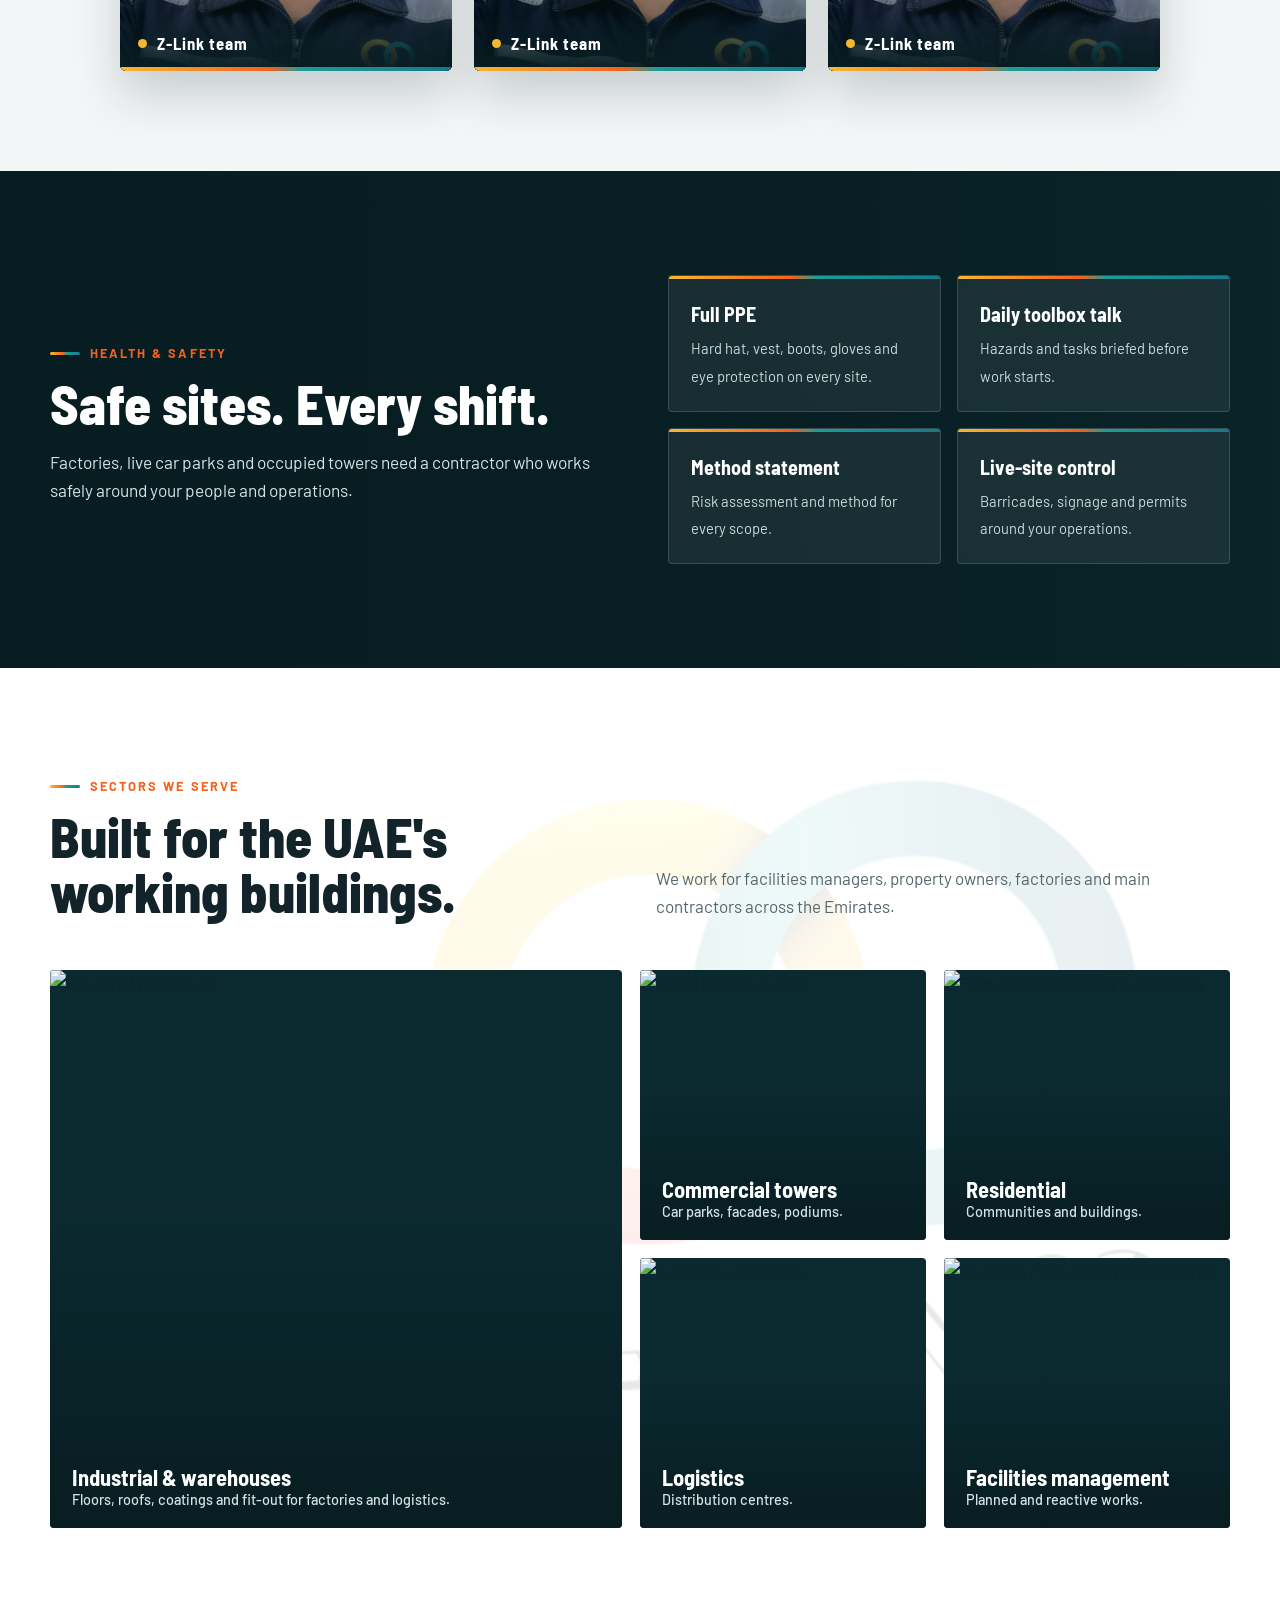
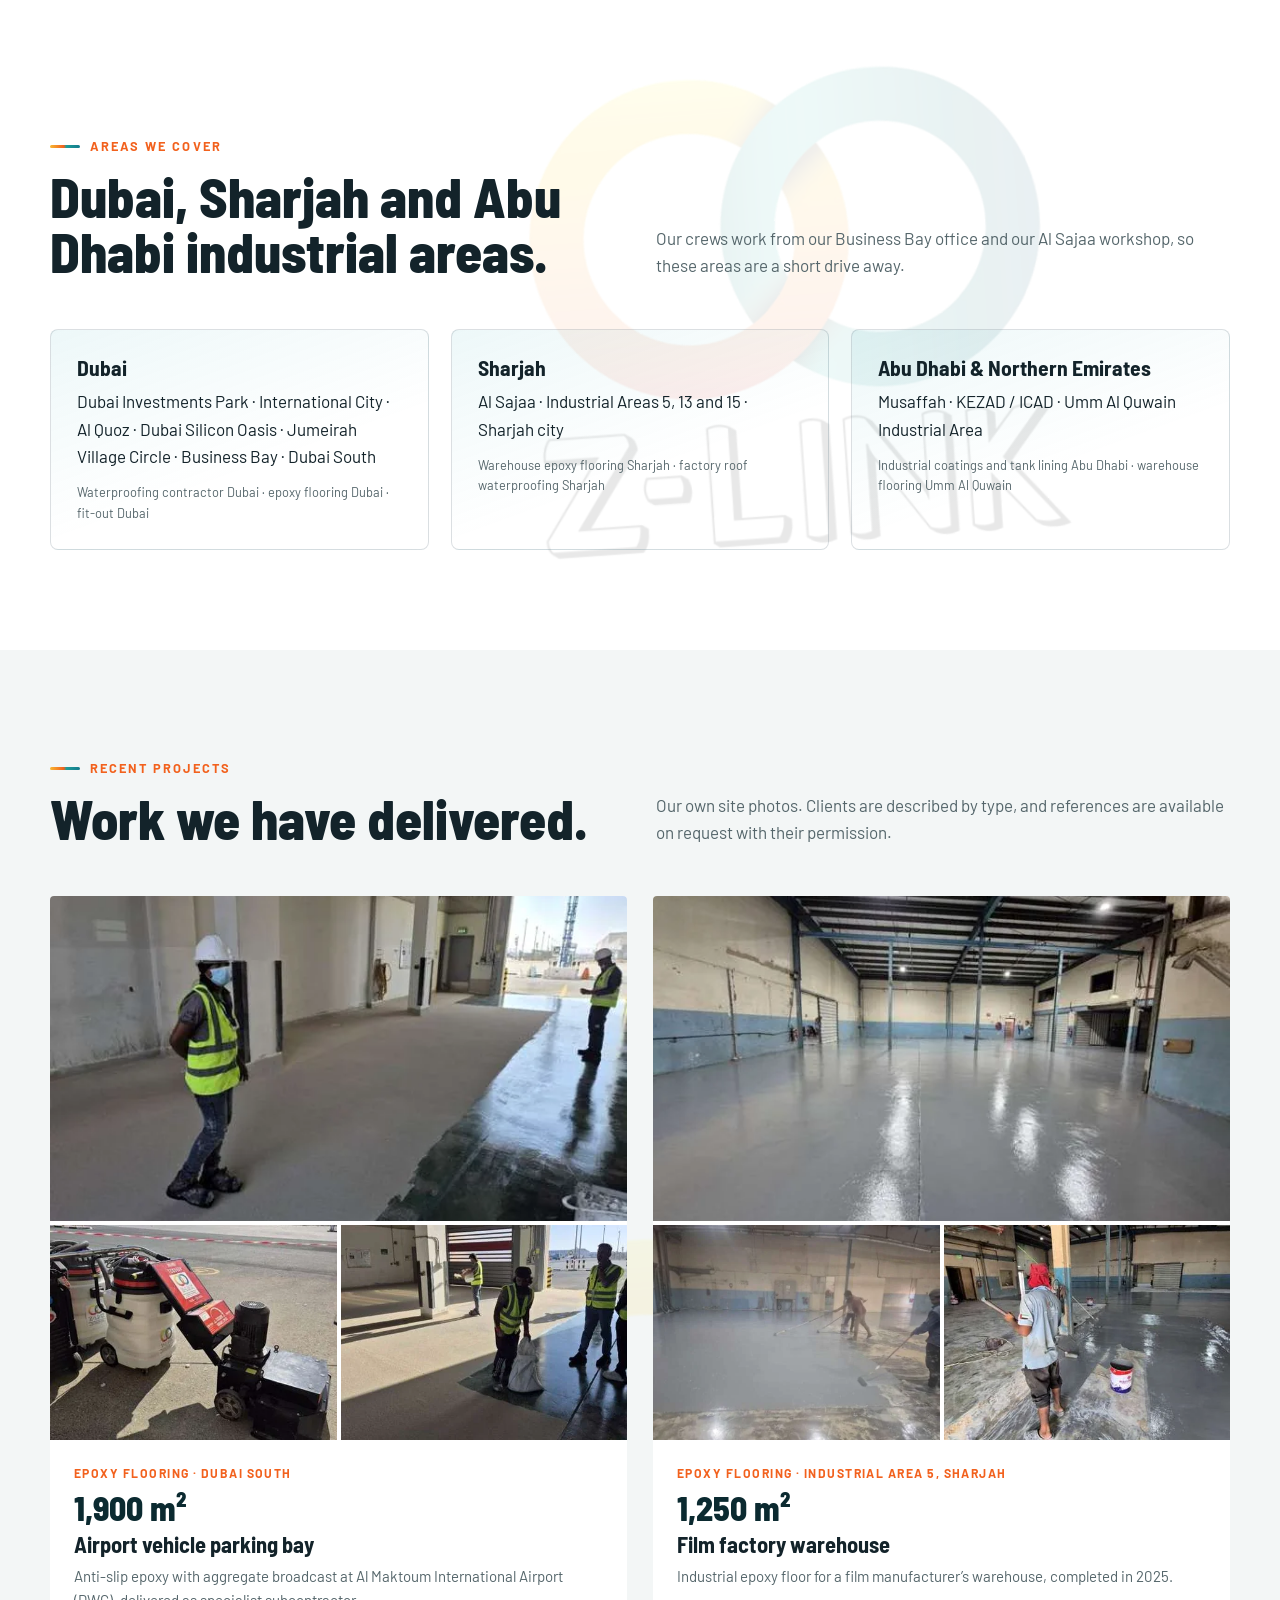
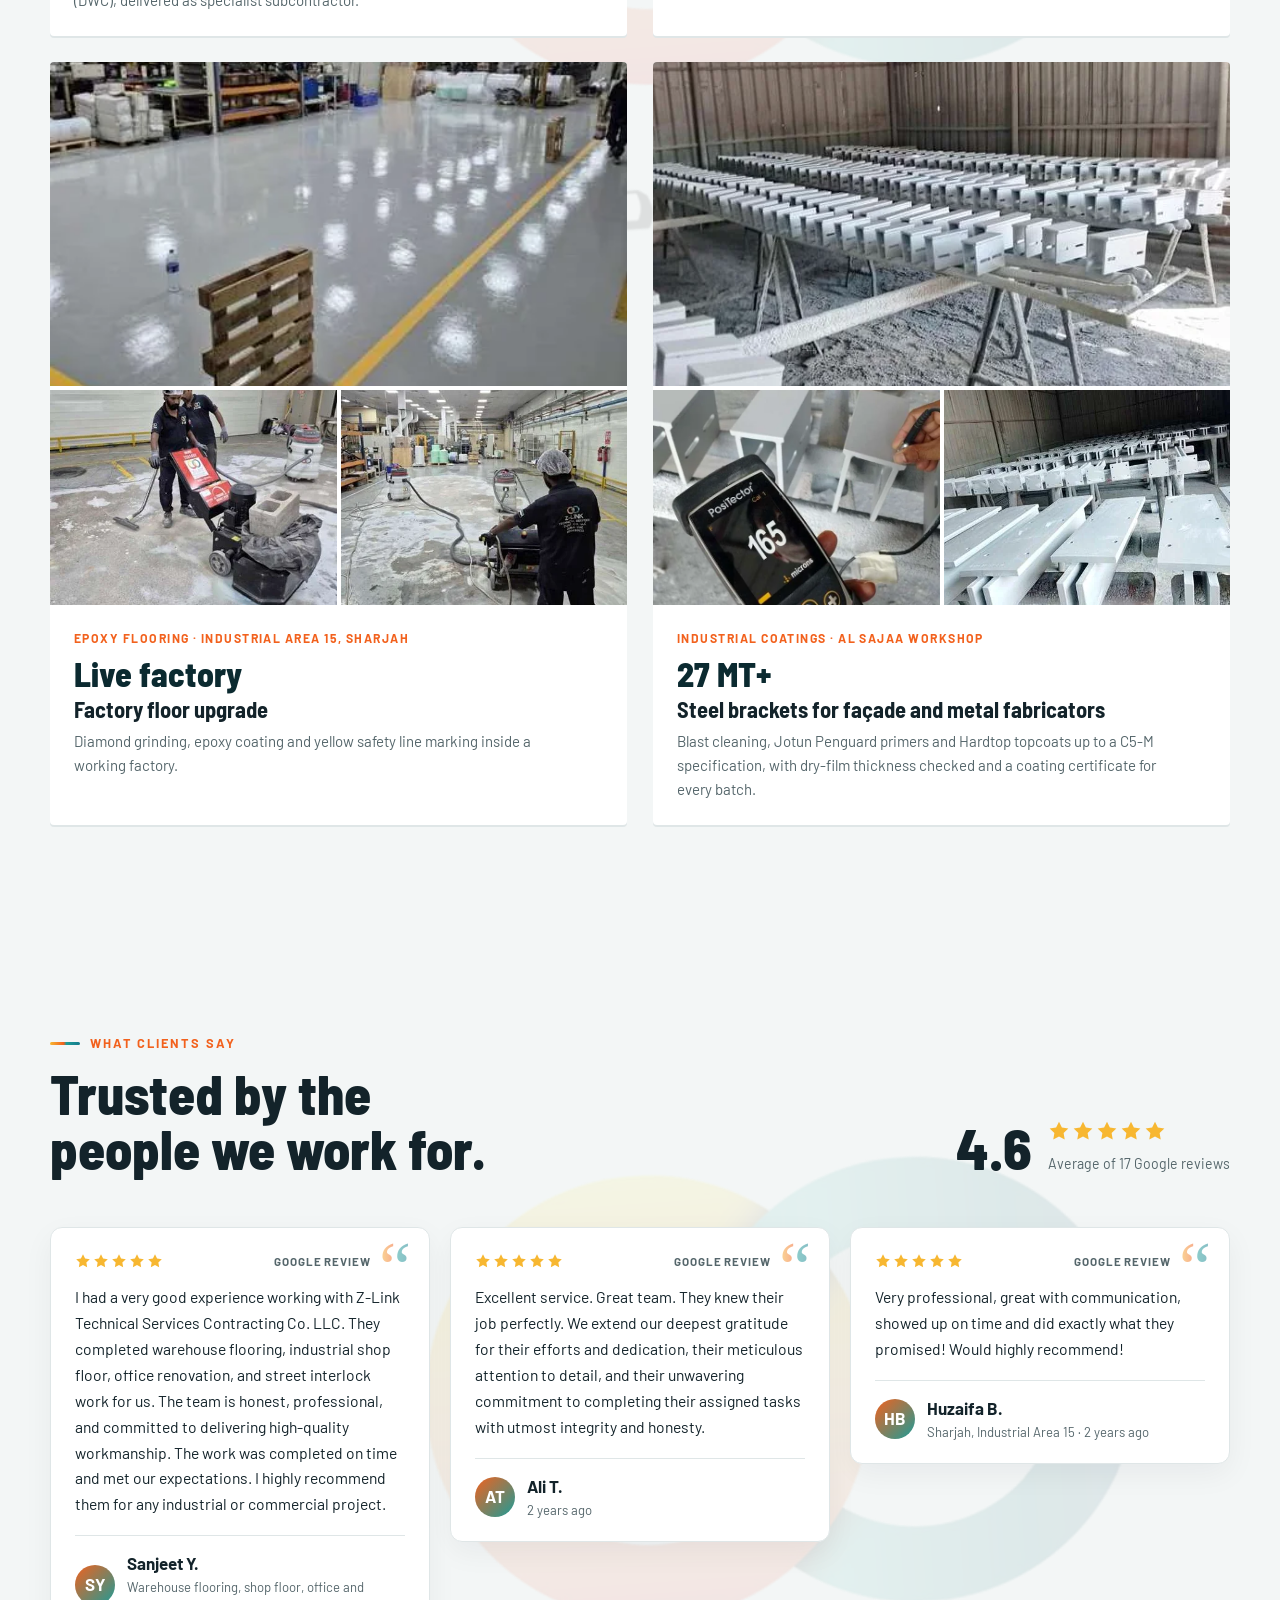
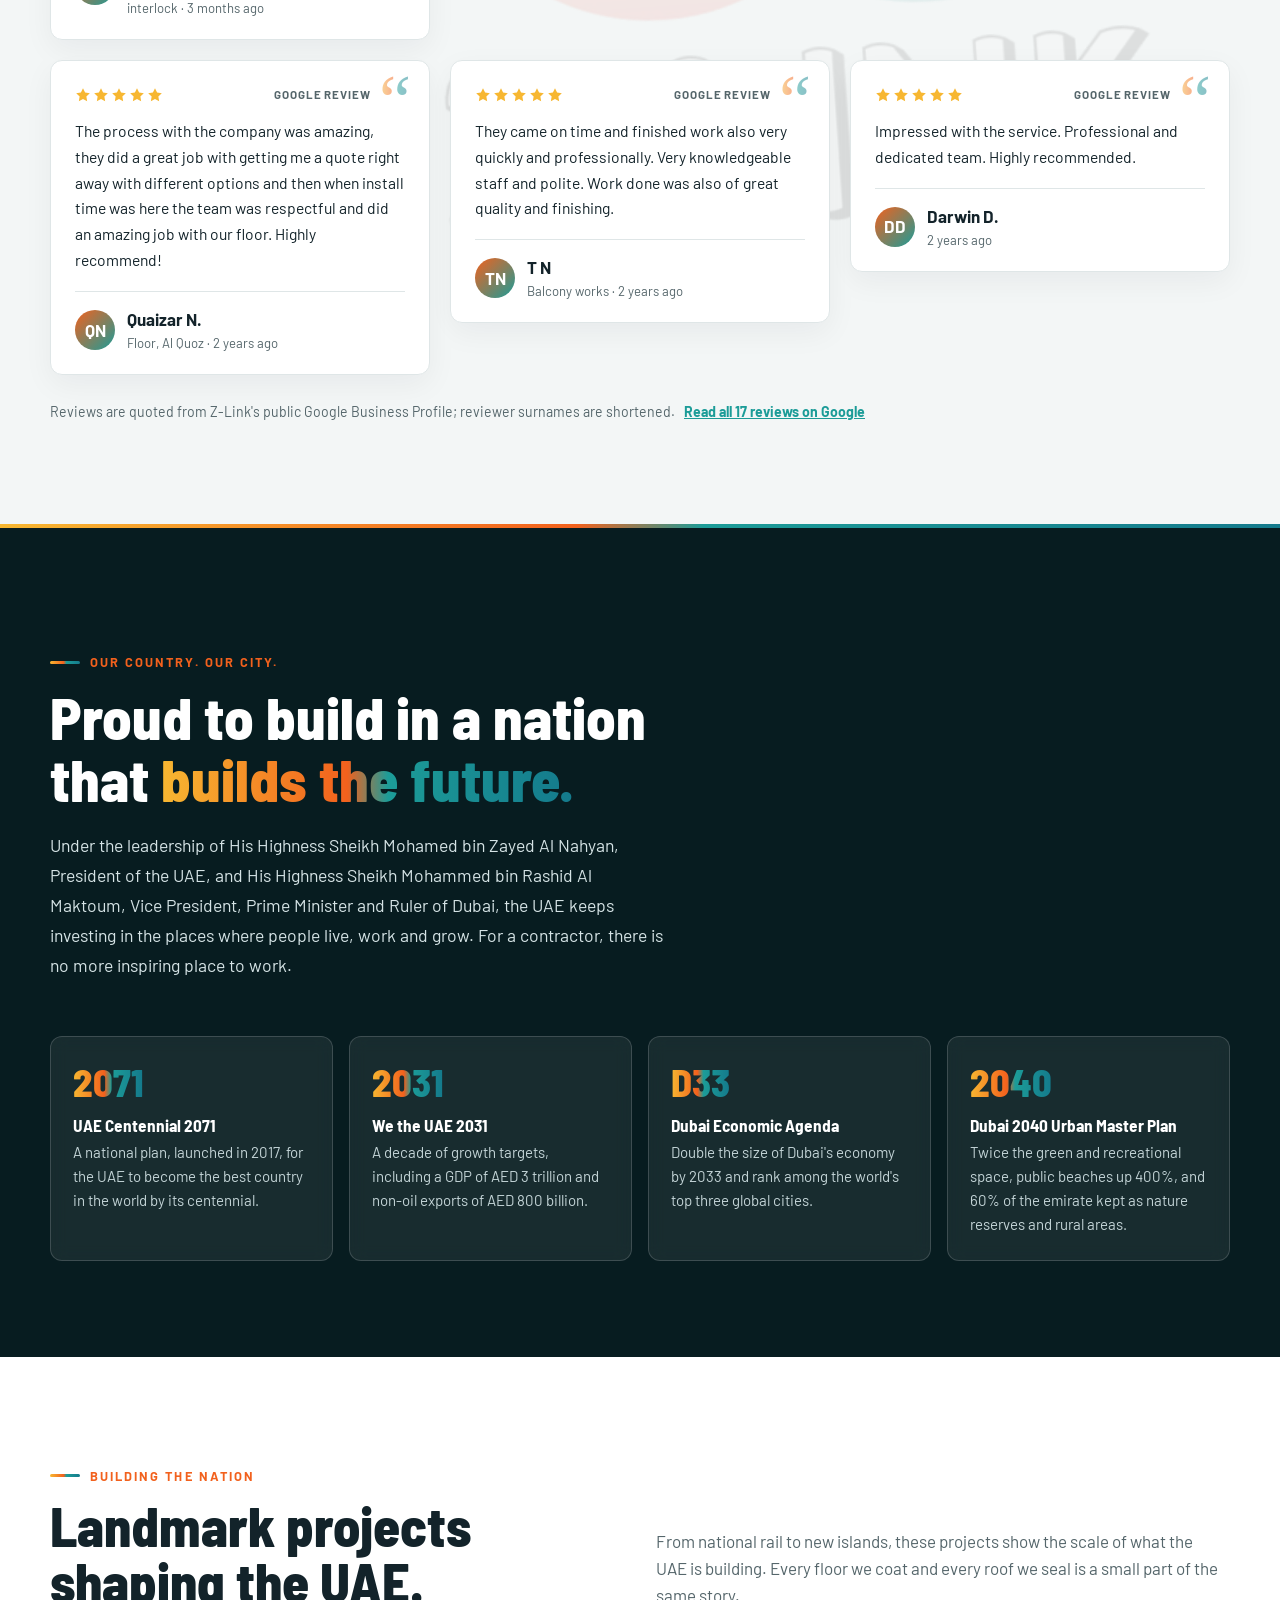
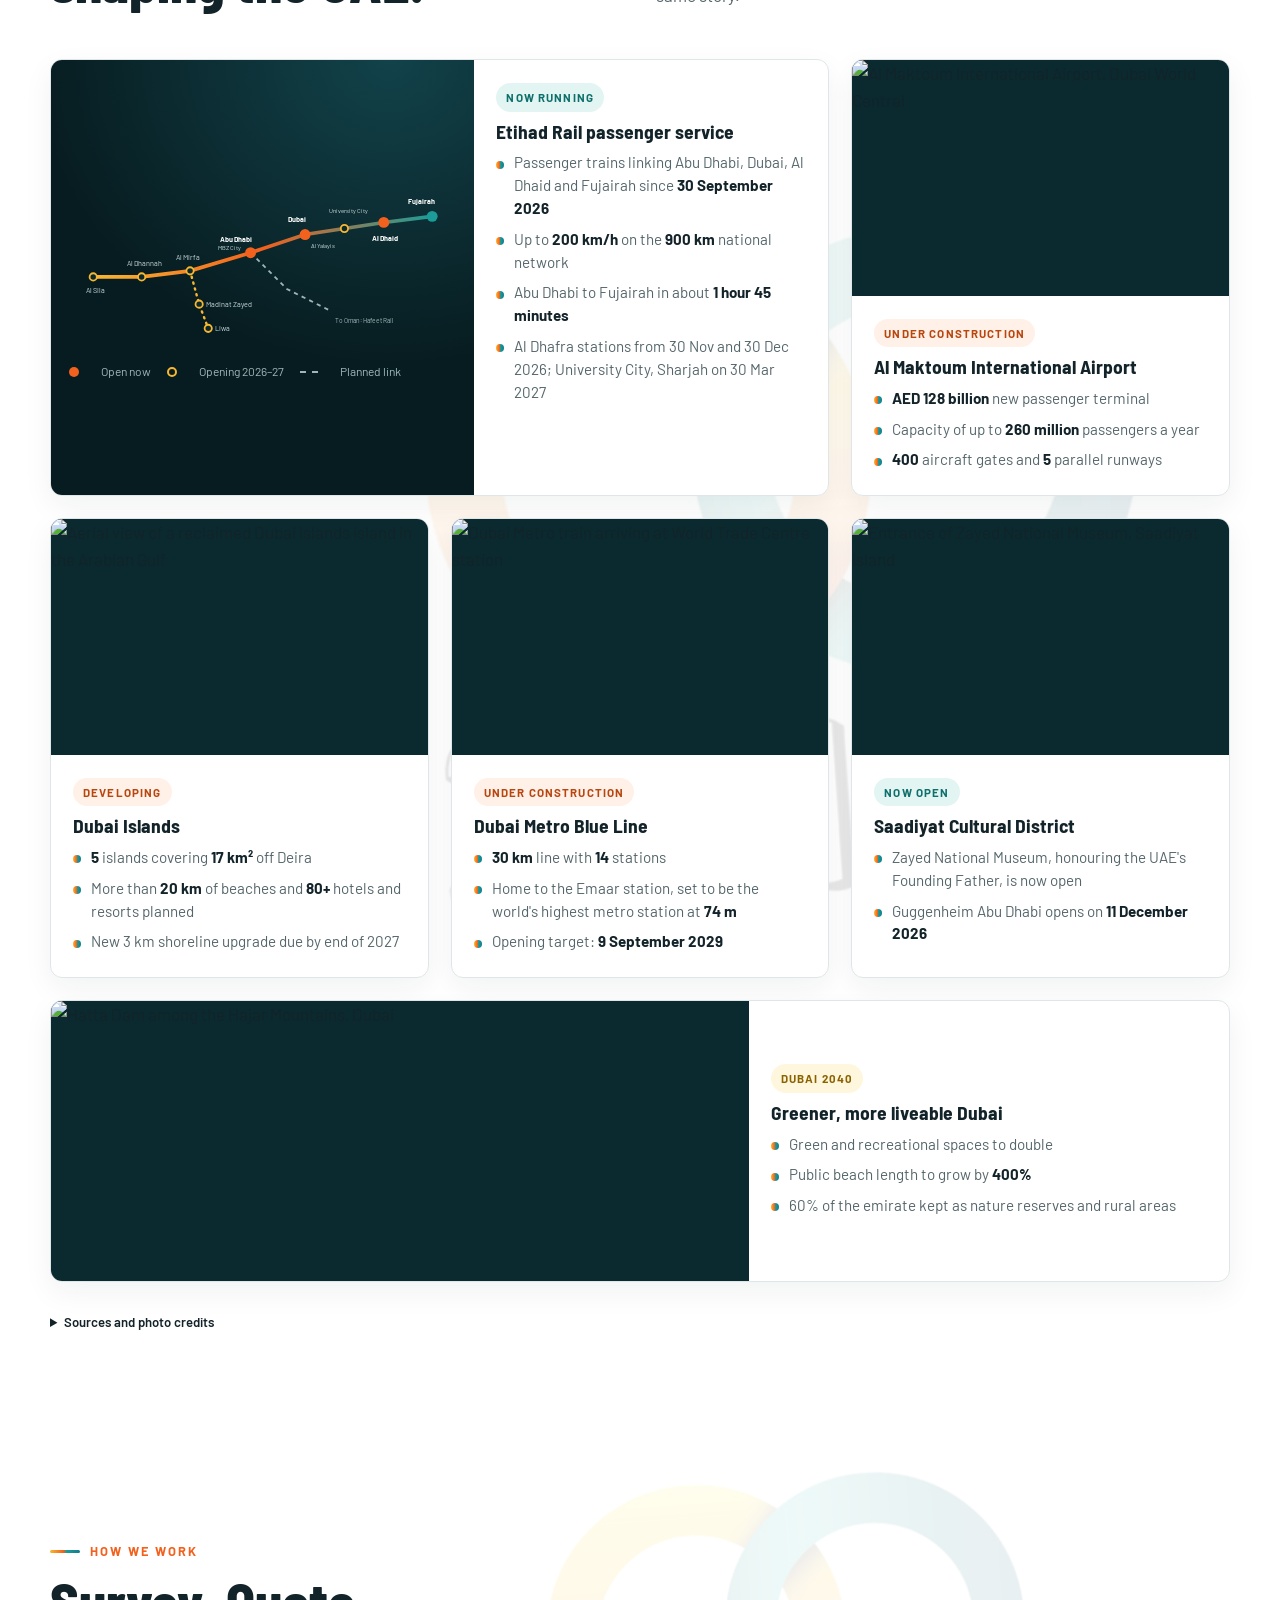
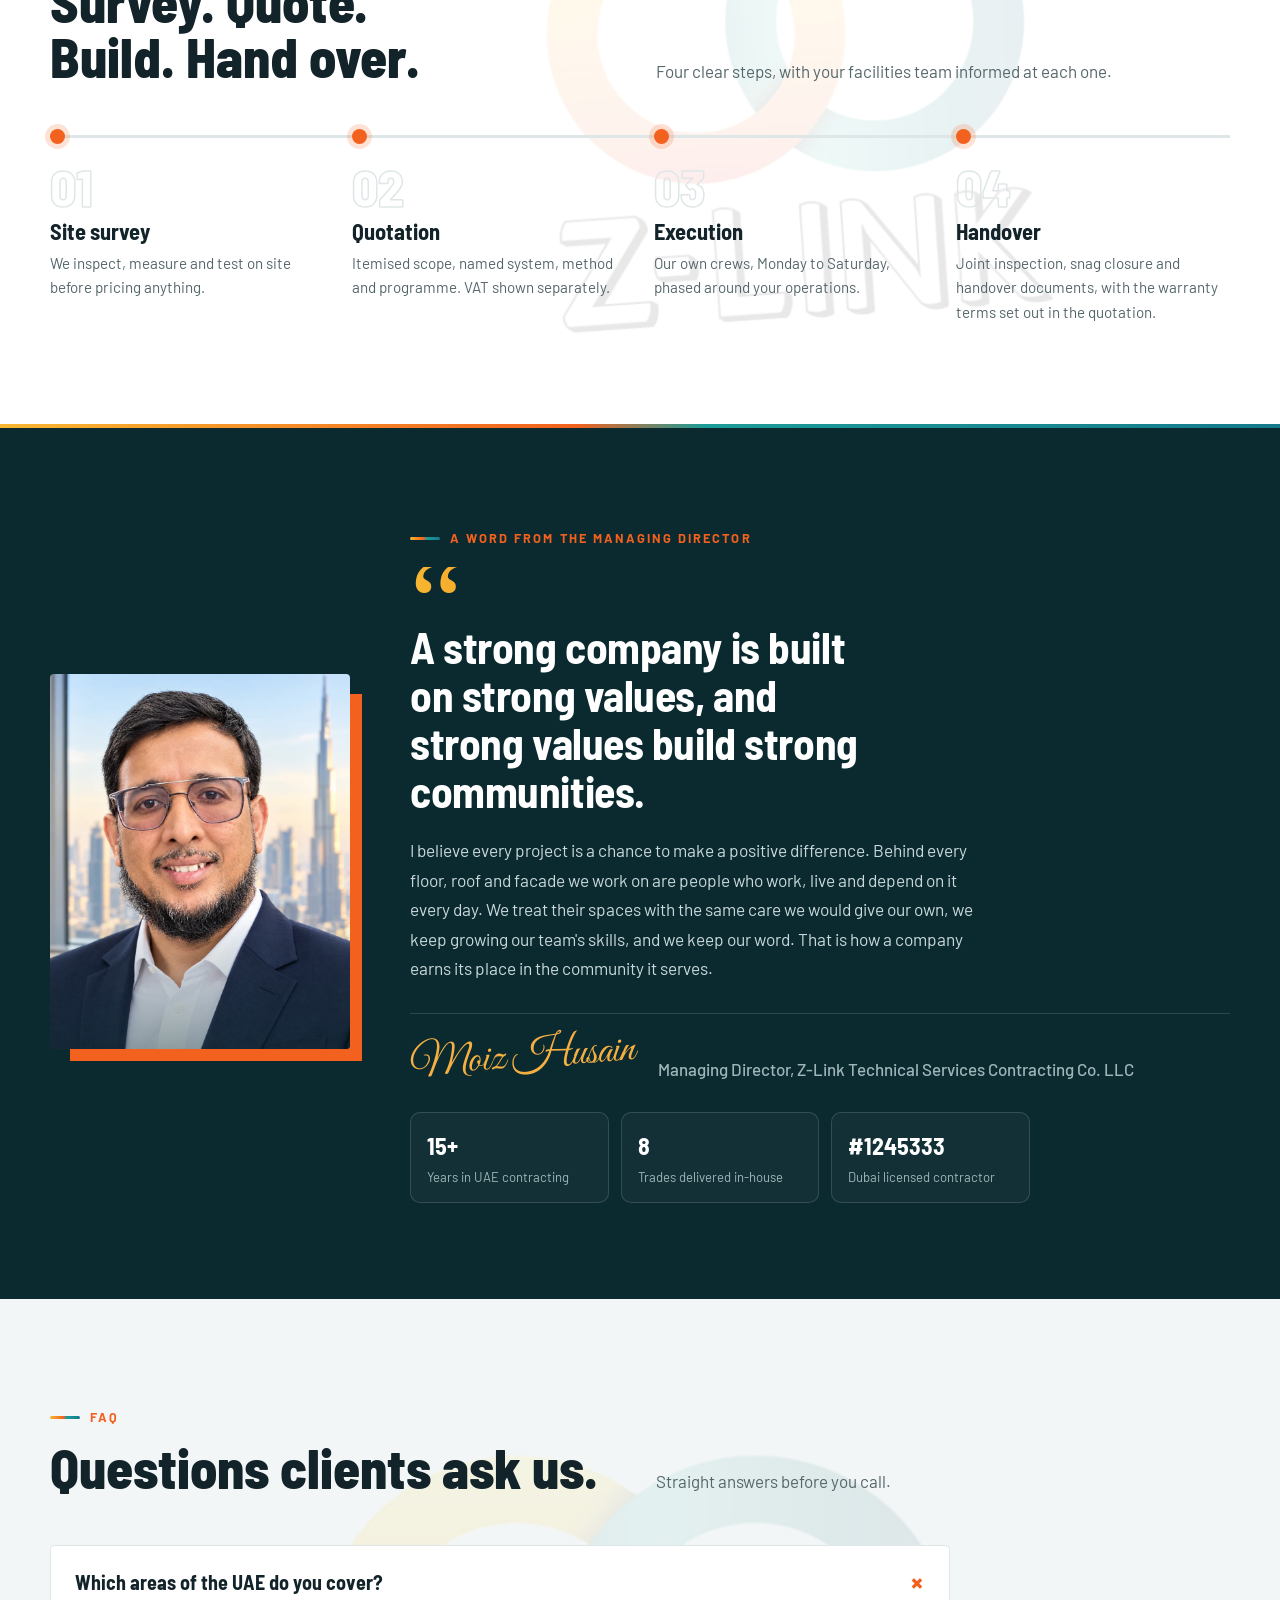
==== commit 578055d0: "SEO: FAQPage schema on home, service and area pages; custom 404; hasMap in org schema; logo and Sika" ====
--- a/index.html
+++ b/index.html
@@ -19,7 +19,9 @@
 <link rel="preconnect" href="https://fonts.gstatic.com" crossorigin>
 <link rel="stylesheet" href="https://fonts.googleapis.com/css2?family=Barlow+Semi+Condensed:wght@600;700;800&family=Barlow:wght@400;500;600;700&family=Great+Vibes&display=swap">
 <script type="application/ld+json">
-{"@context": "https://schema.org", "@type": "GeneralContractor", "@id": "https://zlink.ae/#org", "name": "Z-Link Technical Services Contracting Co. LLC", "url": "https://zlink.ae/", "logo": "https://zlink.ae/assets/images/logo.png", "telephone": "+971559495833", "email": "info@zlink.ae", "address": {"@type": "PostalAddress", "streetAddress": "Office 201, Bay Square, Business Bay", "addressLocality": "Dubai", "addressRegion": "Dubai", "addressCountry": "AE"}, "areaServed": ["Dubai", "Sharjah", "Abu Dhabi", "Ajman", "Umm Al Quwain", "Ras Al Khaimah", "Fujairah"], "knowsAbout": ["Waterproofing", "Epoxy flooring", "Industrial coatings", "Civil works", "Painting", "Fire systems", "Landscaping", "Fit-out"], "sameAs": ["https://www.facebook.com/profile.php?id=61553988320283"], "hasOfferCatalog": {"@type": "OfferCatalog", "name": "Services", "itemListElement": [{"@type": "Offer", "itemOffered": {"@type": "Service", "name": "Waterproofing", "url": "https://zlink.ae/services/waterproofing/"}}, {"@type": "Offer", "itemOffered": {"@type": "Service", "name": "Epoxy flooring", "url": "https://zlink.ae/services/epoxy-flooring/"}}, {"@type": "Offer", "itemOffered": {"@type": "Service", "name": "Industrial coatings", "url": "https://zlink.ae/services/industrial-coatings/"}}, {"@type": "Offer", "itemOffered": {"@type": "Service", "name": "Civil works", "url": "https://zlink.ae/services/civil-works/"}}, {"@type": "Offer", "itemOffered": {"@type": "Service", "name": "Painting", "url": "https://zlink.ae/services/painting/"}}, {"@type": "Offer", "itemOffered": {"@type": "Service", "name": "Fire systems", "url": "https://zlink.ae/services/fire-systems/"}}, {"@type": "Offer", "itemOffered": {"@type": "Service", "name": "Landscaping", "url": "https://zlink.ae/services/landscaping/"}}, {"@type": "Offer", "itemOffered": {"@type": "Service", "name": "Turnkey fit-out", "url": "https://zlink.ae/services/fit-out/"}}]}}
+{"@context": "https://schema.org", "@type": "GeneralContractor", "@id": "https://zlink.ae/#org", "name": "Z-Link Technical Services Contracting Co. LLC", "url": "https://zlink.ae/", "logo": "https://zlink.ae/assets/images/logo.png",
+ "image": "https://zlink.ae/assets/images/logo.png",
+ "hasMap": "https://www.google.com/maps/place/Z-Link+Technical+Services+Contracting+Co+LLC/@25.18498,55.2796816,17z/data=!4m8!3m7!1s0x3e5f696270102093:0x3590fbf9e1ca3ab6!8m2!3d25.18498!4d55.2796816!9m1!1b1!16s%2Fg%2F11y3101661", "telephone": "+971559495833", "email": "info@zlink.ae", "address": {"@type": "PostalAddress", "streetAddress": "Office 201, Bay Square, Business Bay", "addressLocality": "Dubai", "addressRegion": "Dubai", "addressCountry": "AE"}, "areaServed": ["Dubai", "Sharjah", "Abu Dhabi", "Ajman", "Umm Al Quwain", "Ras Al Khaimah", "Fujairah"], "knowsAbout": ["Waterproofing", "Epoxy flooring", "Industrial coatings", "Civil works", "Painting", "Fire systems", "Landscaping", "Fit-out"], "sameAs": ["https://www.facebook.com/profile.php?id=61553988320283"], "hasOfferCatalog": {"@type": "OfferCatalog", "name": "Services", "itemListElement": [{"@type": "Offer", "itemOffered": {"@type": "Service", "name": "Waterproofing", "url": "https://zlink.ae/services/waterproofing/"}}, {"@type": "Offer", "itemOffered": {"@type": "Service", "name": "Epoxy flooring", "url": "https://zlink.ae/services/epoxy-flooring/"}}, {"@type": "Offer", "itemOffered": {"@type": "Service", "name": "Industrial coatings", "url": "https://zlink.ae/services/industrial-coatings/"}}, {"@type": "Offer", "itemOffered": {"@type": "Service", "name": "Civil works", "url": "https://zlink.ae/services/civil-works/"}}, {"@type": "Offer", "itemOffered": {"@type": "Service", "name": "Painting", "url": "https://zlink.ae/services/painting/"}}, {"@type": "Offer", "itemOffered": {"@type": "Service", "name": "Fire systems", "url": "https://zlink.ae/services/fire-systems/"}}, {"@type": "Offer", "itemOffered": {"@type": "Service", "name": "Landscaping", "url": "https://zlink.ae/services/landscaping/"}}, {"@type": "Offer", "itemOffered": {"@type": "Service", "name": "Turnkey fit-out", "url": "https://zlink.ae/services/fit-out/"}}]}}
 </script>
 <style>
 /* Layout: photo-led corporate. Navy-teal ground, logo ring colours (amber-orange + teal) as the brand gradient, one orange action colour. */
@@ -556,6 +558,7 @@
 .form-note{font-size:.78rem;color:var(--muted);margin-top:8px}
 .hp{position:absolute!important;left:-9999px!important;width:1px;height:1px;overflow:hidden}
 </style>
+<script type="application/ld+json">{"@context": "https://schema.org", "@type": "FAQPage", "@id": "https://zlink.ae/#faq", "mainEntity": [{"@type": "Question", "name": "Which areas of the UAE do you cover?", "acceptedAnswer": {"@type": "Answer", "text": "We work mainly in Dubai, Sharjah and Abu Dhabi, close to our office in Business Bay and our workshop in Al Sajaa, and we support projects in the other Emirates directly or through licensed main contractors."}}, {"@type": "Question", "name": "Do you visit the site before quoting?", "acceptedAnswer": {"@type": "Answer", "text": "Yes. We inspect, measure and test on site, then send an itemised quotation naming the system, method and programme. VAT is shown separately."}}, {"@type": "Question", "name": "Can you work while our building or factory stays open?", "acceptedAnswer": {"@type": "Answer", "text": "Yes. We phase work around live operations, with barricades, signage and permits, and we can plan night or weekend shifts where needed."}}, {"@type": "Question", "name": "Do you subcontract the work?", "acceptedAnswer": {"@type": "Answer", "text": "Our eight core trades are carried out by our own crews. Where a project needs a specialist outside these trades, we tell you at quotation stage."}}, {"@type": "Question", "name": "How quickly will you respond?", "acceptedAnswer": {"@type": "Answer", "text": "We aim to reply within 24 working hours with a survey date or a quotation."}}]}</script>
 </head>
 <body>
 <a class="skip" href="#main">Skip to content</a>
@@ -568,7 +571,7 @@
 </div></div>
 
 <header class="site" id="hdr"><div class="wrap hd">
-  <a class="logo" href="#top" aria-label="Z-Link home"><img src="assets/images/logo.png" alt="Z-Link logo" width="63" height="58"><span>TECHNICAL SERVICES<br>CONTRACTING CO. LLC</span></a>
+  <a class="logo" href="#top" aria-label="Z-Link home"><img src="assets/images/logo.webp" alt="Z-Link logo" width="63" height="58"><span>TECHNICAL SERVICES<br>CONTRACTING CO. LLC</span></a>
   <nav class="main" aria-label="Main"><a href="#about">About</a><a href="#services">Services</a><a href="#training">Training</a><a href="#team">Our team</a><a href="#safety">Safety</a><a href="#sectors">Sectors</a><a href="#areas">Areas</a><a href="#projects">Projects</a><a href="#faq">FAQ</a></nav>
   <button class="btn" type="button" data-quote>Request a quote</button>
   <button class="menu-btn" popovertarget="mobile-menu" aria-label="Open menu"><svg viewBox="0 0 24 24" fill="none" stroke="#0B2A30" stroke-width="2.2"><path d="M3 6h18M3 12h18M3 18h18"/></svg></button>
@@ -576,7 +579,7 @@
 
 <div id="mobile-menu" popover>
   <button class="close" popovertarget="mobile-menu" popovertargetaction="hide" aria-label="Close menu">×</button>
-  <img src="assets/images/logo.png" alt="Z-Link" style="height:64px">
+  <img src="assets/images/logo.webp" alt="Z-Link" width="71" height="64" style="height:64px">
   <nav aria-label="Mobile"><a href="#about">About</a><a href="#services">Services</a><a href="#training">Training</a><a href="#team">Our team</a><a href="#safety">Safety</a><a href="#sectors">Sectors</a><a href="#areas">Areas</a><a href="#projects">Projects</a><a href="#uae">Our UAE</a><a href="#faq">FAQ</a><a href="#contact">Contact</a></nav>
   <button class="btn" type="button" data-quote style="margin-top:28px;width:100%">Request a quote</button>
 </div>
@@ -584,9 +587,9 @@
 <main id="main">
 <section class="hero" id="top">
   <div class="slides" aria-hidden="true">
-    <img src="https://images.unsplash.com/photo-1629957654589-ad5aea15152c?auto=format&fit=crop&w=2000&q=70" alt="" fetchpriority="high">
-    <img src="https://images.unsplash.com/photo-1739900345763-391d9b62c938?auto=format&fit=crop&w=2000&q=70" alt="" loading="lazy">
-    <img src="https://images.unsplash.com/photo-1762536859942-8076505f7c62?auto=format&fit=crop&w=2000&q=70" alt="" loading="lazy">
+    <img src="https://images.unsplash.com/photo-1629957654589-ad5aea15152c?auto=format&fit=crop&w=2000&q=70" srcset="https://images.unsplash.com/photo-1629957654589-ad5aea15152c?auto=format&fit=crop&w=800&q=70 800w, https://images.unsplash.com/photo-1629957654589-ad5aea15152c?auto=format&fit=crop&w=1200&q=70 1200w, https://images.unsplash.com/photo-1629957654589-ad5aea15152c?auto=format&fit=crop&w=1600&q=70 1600w, https://images.unsplash.com/photo-1629957654589-ad5aea15152c?auto=format&fit=crop&w=2000&q=70 2000w" sizes="100vw" alt="" fetchpriority="high">
+    <img src="https://images.unsplash.com/photo-1739900345763-391d9b62c938?auto=format&fit=crop&w=2000&q=70" srcset="https://images.unsplash.com/photo-1739900345763-391d9b62c938?auto=format&fit=crop&w=800&q=70 800w, https://images.unsplash.com/photo-1739900345763-391d9b62c938?auto=format&fit=crop&w=1200&q=70 1200w, https://images.unsplash.com/photo-1739900345763-391d9b62c938?auto=format&fit=crop&w=1600&q=70 1600w, https://images.unsplash.com/photo-1739900345763-391d9b62c938?auto=format&fit=crop&w=2000&q=70 2000w" sizes="100vw" alt="" loading="lazy">
+    <img src="https://images.unsplash.com/photo-1762536859942-8076505f7c62?auto=format&fit=crop&w=2000&q=70" srcset="https://images.unsplash.com/photo-1762536859942-8076505f7c62?auto=format&fit=crop&w=800&q=70 800w, https://images.unsplash.com/photo-1762536859942-8076505f7c62?auto=format&fit=crop&w=1200&q=70 1200w, https://images.unsplash.com/photo-1762536859942-8076505f7c62?auto=format&fit=crop&w=1600&q=70 1600w, https://images.unsplash.com/photo-1762536859942-8076505f7c62?auto=format&fit=crop&w=2000&q=70 2000w" sizes="100vw" alt="" loading="lazy">
   </div>
   <div class="wrap">
     <div>
@@ -652,7 +655,7 @@
 
 
 <section class="train" id="training"><div class="wrap">
-  <button class="cert-thumb reveal" type="button" data-cert aria-label="View the Sika training certificate"><img src="assets/sika-training-certificate.jpg" alt="Sika U.A.E. Basic Application Training certificate issued to the Z-Link team" loading="lazy" width="909" height="1286"></button>
+  <button class="cert-thumb reveal" type="button" data-cert aria-label="View the Sika training certificate"><img src="assets/sika-training-certificate.webp" alt="Sika U.A.E. Basic Application Training certificate issued to the Z-Link team" loading="lazy" width="909" height="1286"></button>
   <div class="reveal">
     <span class="kicker">Manufacturer training</span>
     <h2 style="margin-top:12px">Trained by Sika U.A.E. on the systems we install.</h2>
@@ -668,7 +671,7 @@
     <p class="fine">Sikafloor® is a registered trademark of Sika AG. Certificate copy available on request.</p>
   </div>
 </div></section>
-<dialog class="cert" id="cert-dialog"><form method="dialog"><button style="all:unset;cursor:zoom-out;display:block" aria-label="Close"><img src="assets/sika-training-certificate.jpg" alt="Sika training certificate, full size"></button></form></dialog>
+<dialog class="cert" id="cert-dialog"><form method="dialog"><button style="all:unset;cursor:zoom-out;display:block" aria-label="Close"><img src="assets/sika-training-certificate.webp" alt="Sika training certificate, full size"></button></form></dialog>
 <section class="sec" id="people"><div class="wrap">
   <div class="sec-head"><div><span class="kicker">How we run a job</span><h2>Four functions on every job.</h2></div><p>From the first meeting to final handover, the same Z-Link team covers each of these. Photos are illustrative.</p></div>
   <div class="people">
@@ -692,7 +695,7 @@
   </div>
 </div></section>
 <section class="safety" id="safety">
-  <img src="https://images.unsplash.com/photo-1662309376159-b95fb193d96b?auto=format&fit=crop&w=2000&q=70" alt="" loading="lazy">
+  <img src="https://images.unsplash.com/photo-1662309376159-b95fb193d96b?auto=format&fit=crop&w=2000&q=70" srcset="https://images.unsplash.com/photo-1662309376159-b95fb193d96b?auto=format&fit=crop&w=800&q=70 800w, https://images.unsplash.com/photo-1662309376159-b95fb193d96b?auto=format&fit=crop&w=1200&q=70 1200w, https://images.unsplash.com/photo-1662309376159-b95fb193d96b?auto=format&fit=crop&w=1600&q=70 1600w, https://images.unsplash.com/photo-1662309376159-b95fb193d96b?auto=format&fit=crop&w=2000&q=70 2000w" sizes="100vw" alt="" loading="lazy">
   <div class="wrap">
     <div class="reveal"><span class="kicker">Health &amp; safety</span><h2 style="margin-top:12px">Safe sites. Every shift.</h2><p class="lead">Factories, live car parks and occupied towers need a contractor who works safely around your people and operations.</p></div>
     <div class="rules reveal">
@@ -878,7 +881,7 @@
 </main>
 
 <dialog class="quote" id="quote-dialog" aria-labelledby="qd-title">
-  <div class="dh"><div style="display:flex;align-items:center;gap:12px"><img src="assets/images/logo.png" alt=""><strong id="qd-title" style="font-family:var(--f-display);font-size:1.4rem">Request a quote</strong></div><button type="button" aria-label="Close" data-close>×</button></div>
+  <div class="dh"><div style="display:flex;align-items:center;gap:12px"><img src="assets/images/logo.webp" alt=""><strong id="qd-title" style="font-family:var(--f-display);font-size:1.4rem">Request a quote</strong></div><button type="button" aria-label="Close" data-close>×</button></div>
   <form id="quick" novalidate>
     <label>Name<input name="name" required autocomplete="name"></label>
     <label class="hp" aria-hidden="true">Website<input name="website" tabindex="-1" autocomplete="off"></label>
@@ -894,9 +897,9 @@
 
 <footer>
   <div class="wrap top">
-    <div><img class="fl" src="assets/images/logo.png" alt="Z-Link"><p>Z-Link Technical Services Contracting Co. LLC. Eight technical trades, our own crews, one contract, across the UAE.</p></div>
+    <div><img class="fl" src="assets/images/logo.webp" alt="Z-Link"><p>Z-Link Technical Services Contracting Co. LLC. Eight technical trades, our own crews, one contract, across the UAE.</p></div>
     <div><h4>Services</h4><ul><li><a href="/services/waterproofing/">Waterproofing</a></li><li><a href="/services/epoxy-flooring/">Epoxy flooring</a></li><li><a href="/services/industrial-coatings/">Industrial coatings</a></li><li><a href="/services/civil-works/">Civil works</a></li><li><a href="/services/painting/">Painting</a></li><li><a href="/services/fire-systems/">Fire systems</a></li><li><a href="/services/landscaping/">Landscaping</a></li><li><a href="/services/fit-out/">Turnkey fit-out</a></li></ul></div>
-    <div><h4>Company</h4><ul><li><a href="#about">About</a></li><li><a href="#safety">Safety</a></li><li><a href="#areas">Areas</a></li><li><a href="/areas/dubai/">Dubai</a></li><li><a href="/areas/sharjah/">Sharjah</a></li><li><a href="#projects">Projects</a></li><li><a href="#reviews">Reviews</a></li><li><a href="#uae">Our UAE</a></li><li><a href="#faq">FAQ</a></li></ul></div>
+    <div><h4>Company</h4><ul><li><a href="#about">About</a></li><li><a href="#safety">Safety</a></li><li><a href="#areas">Areas</a></li><li><a href="/areas/dubai/">Dubai</a></li><li><a href="/areas/sharjah/">Sharjah</a></li><li><a href="/projects/">Projects</a></li><li><a href="/guides/warehouse-epoxy-flooring/">Epoxy flooring guide</a></li><li><a href="#reviews">Reviews</a></li><li><a href="#uae">Our UAE</a></li><li><a href="#faq">FAQ</a></li></ul></div>
     <div><h4>Contact</h4><ul><li><a href="tel:+971559495833">+971 55 949 5833</a></li><li><a href="tel:+97143861940">+971 4 386 1940</a></li><li><a href="mailto:info@zlink.ae">info@zlink.ae</a></li><li>Office 201, Bay Square, Business Bay, Dubai, UAE</li></ul></div>
   </div>
   <div class="bar"><div class="wrap"><span>© <span id="yr">2026</span> Z-Link Technical Services Contracting Co. LLC · Dubai trade licence 1245333</span><span>Stock photography: Unsplash</span></div></div>
@@ -905,7 +908,7 @@
 
 <section class="zc" id="zc" role="dialog" aria-modal="false" aria-labelledby="zc-title" hidden>
   <header class="zc-head">
-    <img src="assets/images/logo.png" alt="" width="40" height="36">
+    <img src="assets/images/logo.webp" alt="" width="40" height="36">
     <div><b id="zc-title">Z-Link Assistant</b><small class="zc-status"><i></i>Online · team on standby</small></div>
     <button class="zc-x" type="button" aria-label="Close chat">&times;</button>
   </header>
